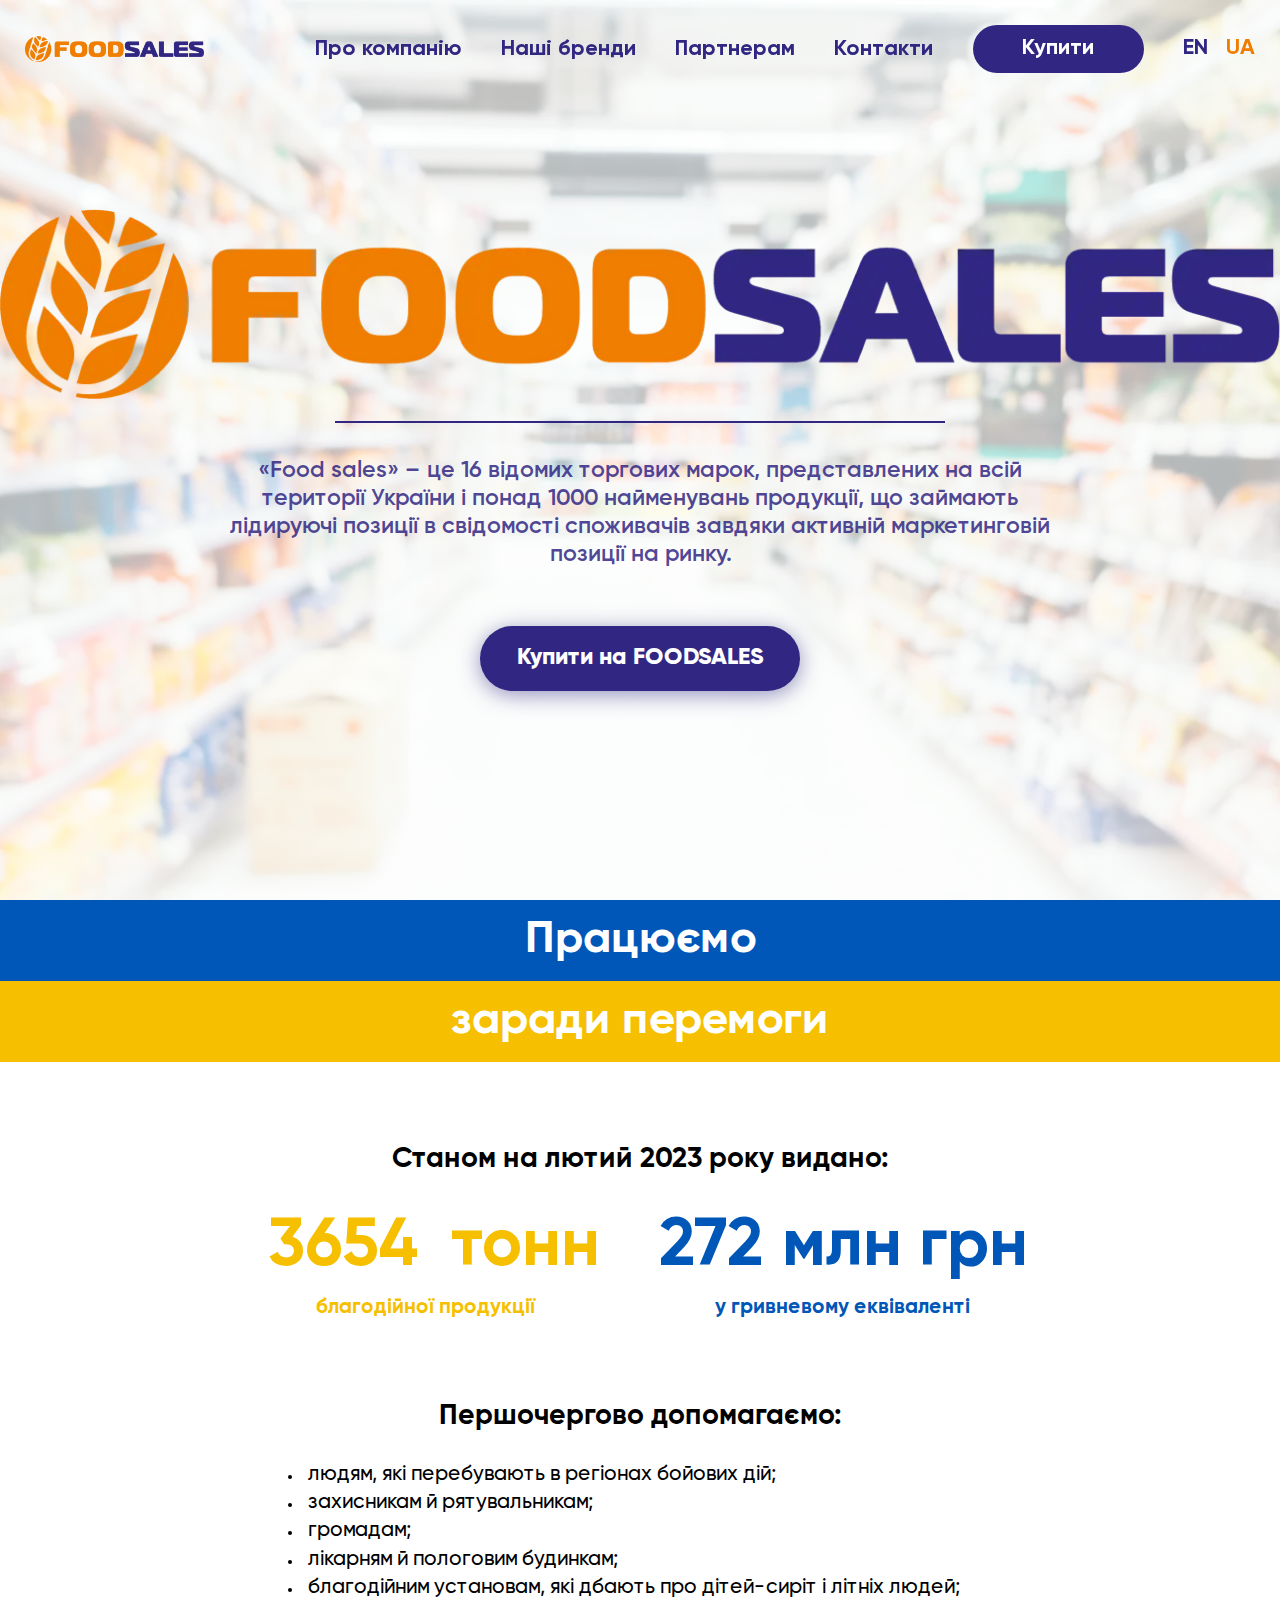
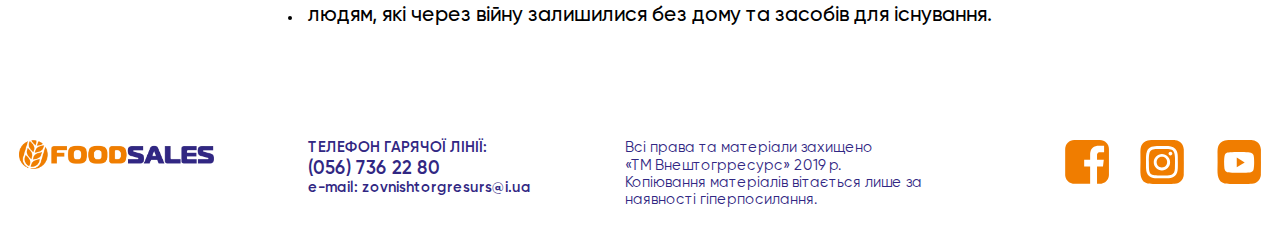
==== docs/index.html @ d208f38b "first commit" ====
<!DOCTYPE html>
<html lang="en">

<head>
	<title>Головна | Foodsales</title>
	<meta charset="UTF-8">
	<meta name="format-detection" content="telephone=no">
	<!-- <style>body{opacity: 0;}</style> -->
	<link rel="stylesheet" href="css/style.min.css?_v=20230517184625">
	<link rel="shortcut icon" href="favicon.ico">
	<!-- <meta name="robots" content="noindex, nofollow"> -->
	<meta name="viewport" content="width=device-width, initial-scale=1.0">
</head>

<body>
	<div class="wrapper">
		<header data-scroll="120" class="header">
			<div class="header__container">
				<div class="header__logo">
					<picture><source srcset="img/logo.webp" type="image/webp"><img src="img/logo.png" class="header__logo-img" alt="logo"></picture>
				</div>
				<div class="header__menu menu">
					<nav class="menu__body">
						<ul class="menu__list">
							<li class="menu__item"><a href="#" class="menu__link">Про компанію</a></li>
							<li class="menu__item"><a href="#" class="menu__link">Наші бренди</a></li>
							<li class="menu__item"><a href="#" class="menu__link">Партнерам</a></li>
							<li class="menu__item"><a href="#" class="menu__link">Контакти</a></li>
						</ul>
					</nav>
					<button type="button" class="menu__btn btn btn_blue">Купити</button>
					<div class="menu__language">
						<a href="#" class="menu__lng">EN</a>
						<a href="#" class="menu__lng active">UA</a>
					</div>
				</div>
				<button type="button" class="menu__icon icon-menu"><span></span></button>
			</div>
		</header>
		<main class="page">
			<section class="main">
				<div class="main__bg">
					<picture><source srcset="img/main.webp" type="image/webp"><img src="img/main.png" class="main__bg-img" alt="background"></picture>
				</div>
				<div class="main__container">
					<div class="main__logo">
						<picture><source srcset="img/logo.webp" type="image/webp"><img src="img/logo.png" class="main__logo-img" alt="logo"></picture>
					</div>
					<p class="main__text">«Food sales» – це 16 відомих торгових марок, представлених на всій території України і понад 1000 найменувань продукції, що займають лідируючі позиції в свідомості споживачів завдяки активній маркетинговій позиції на ринку.</p>
					<button type="button" class="main__btn btn btn_blue">Купити на FOODSALES</button>
				</div>
			</section>
			<section class="aid">
				<div class="aid__flag flag-aid bg-blue">
					<div class="flag-aid__text">Працюємо</div>
				</div>
				<div class="aid__flag flag-aid bg-yellow">
					<div class="flag-aid__text">заради перемоги</div>
				</div>
				<div class="aid__container">
					<h2 class="aid__title">Станом на лютий 2023 року видано:</h2>
					<div class="aid__counter counter-aid">
						<div class="counter-aid__block text-yellow">
							<p data-watch data-watch-once class="counter-aid__num">
								<span data-digits-counter data-digits-counter-speed="2500" class="counter-aid__count count-one">13053</span> тонн
							</p>
							<p class="counter-aid__text">благодійної продукції</p>
						</div>
						<div class="counter-aid__block text-blue">
							<p data-watch data-watch-once class="counter-aid__num">
								<span data-digits-counter data-digits-counter-speed="2500" class="counter-aid__count count-two">973</span> млн грн
							</p>
							<p class="counter-aid__text">у гривневому еквіваленті</p>
						</div>
					</div>
					<h2 class="aid__title">Першочергово допомагаємо:</h2>
					<ul class="aid__list">
						<li class="aid__item">людям, які перебувають в регіонах бойових дій;</li>
						<li class="aid__item">захисникам й рятувальникам;</li>
						<li class="aid__item">громадам;</li>
						<li class="aid__item">лікарням й пологовим будинкам;</li>
						<li class="aid__item">благодійним установам, які дбають про дітей-сиріт і літніх людей;</li>
						<li class="aid__item">людям, які через війну залишилися без дому та засобів для існування.</li>
					</ul>
				</div>
			</section>

		</main>
		<footer class="footer">
			<div class="footer__container">
				<a href="#" class="footer__logo">
					<picture><source srcset="img/logo.webp" type="image/webp"><img src="img/logo.png" alt="logo"></picture>
				</a>
				<div class="footer__contacts contacts-ftr">
					<p class="contacts-ftr__tel-txt">Телефон гарячої лінії:</p>
					<a class="contacts-ftr__tel-numb" href="tel:+380567362280">(056) 736 22 80</a>
					<p class="contacts-ftr__email-txt">e-mail: <a class="contacts-ftr__email" href="mailto:zovnishtorgresurs@i.ua">zovnishtorgresurs@i.ua</a></p>
				</div>
				<div class="footer__copyright">
					<p class="footer__copyright-txt">Всі права та матеріали захищено<br> «ТМ Внештогрресурс» 2019 р.</p>
					<p class="footer__copyright-txt">Копіювання матеріалів вітається лише за наявності гіперпосилання.</p>
				</div>
				<div class="footer__social social-ftr">
					<a href="#" class="social-ftr__link">
						<img src="img/icons/facebook.svg" class="social-ftr__icon" alt="facebook">
					</a>
					<a href="#" class="social-ftr__link">
						<img src="img/icons/insta.svg" class="social-ftr__icon" alt="insagram">
					</a>
					<a href="#" class="social-ftr__link">
						<img src="img/icons/youtube.svg" class="social-ftr__icon" alt="youtube">
					</a>
				</div>
			</div>
		</footer>
	</div>
	<script src="js/app.min.js?_v=20230517184625"></script>
</body>

</html>
---- docs/css/style.min.css ----
@charset "UTF-8";@font-face{font-family:Gilroy;font-display:swap;src:url(../fonts/Gilroy-Bold.woff2) format("woff2"),url(../fonts/Gilroy-Bold.woff) format("woff");font-weight:700;font-style:normal}@font-face{font-family:Gilroy;font-display:swap;src:url(../fonts/Gilroy-Extrabold.woff2) format("woff2"),url(../fonts/Gilroy-Extrabold.woff) format("woff");font-weight:800;font-style:normal}@font-face{font-family:Gilroy;font-display:swap;src:url(../fonts/Gilroy-Medium.woff2) format("woff2"),url(../fonts/Gilroy-Medium.woff) format("woff");font-weight:500;font-style:normal}@font-face{font-family:Gilroy;font-display:swap;src:url(../fonts/Gilroy-Regular.woff2) format("woff2"),url(../fonts/Gilroy-Regular.woff) format("woff");font-weight:400;font-style:normal}@font-face{font-family:Gilroy;font-display:swap;src:url(../fonts/Gilroy-Semibold.woff2) format("woff2"),url(../fonts/Gilroy-Semibold.woff) format("woff");font-weight:600;font-style:normal}*{padding:0;margin:0;border:0}*,:after,:before{-webkit-box-sizing:border-box;box-sizing:border-box}body,html{height:100%;min-width:320px}body{color:#000;line-height:1;font-family:Gilroy,sans-serif;font-size:1rem;-ms-text-size-adjust:100%;-moz-text-size-adjust:100%;-webkit-text-size-adjust:100%;-webkit-font-smoothing:antialiased;-moz-osx-font-smoothing:grayscale}button,input,textarea{font-family:Gilroy,sans-serif;font-size:inherit;line-height:inherit}button{cursor:pointer;color:inherit;background-color:transparent}a{color:inherit;text-decoration:none}ul li{list-style:none}img{vertical-align:top}h1,h2,h3,h4,h5,h6{font-weight:inherit;font-size:inherit}.lock body{overflow:hidden;-ms-touch-action:none;touch-action:none;-ms-scroll-chaining:none;overscroll-behavior:none}.wrapper{min-height:100%;display:-webkit-box;display:-ms-flexbox;display:flex;-webkit-box-orient:vertical;-webkit-box-direction:normal;-ms-flex-direction:column;flex-direction:column;overflow:hidden}@supports (overflow:clip){.wrapper{overflow:clip}}.wrapper>main{-webkit-box-flex:1;-ms-flex:1 1 auto;flex:1 1 auto}.wrapper>*{min-width:0}[class*=-ibg]{position:relative}[class*=-ibg] img{position:absolute;width:100%;height:100%;top:0;left:0;-o-object-fit:cover;object-fit:cover}[class*=-ibg_contain] img{-o-object-fit:contain;object-fit:contain}.btn{display:-webkit-box;display:-ms-flexbox;display:flex;-webkit-box-align:center;-ms-flex-align:center;align-items:center;-webkit-box-pack:center;-ms-flex-pack:center;justify-content:center;padding:.3125rem;text-align:center;border-radius:3.125rem;line-height:1.23;-webkit-transition:all .3s ease 0s;-o-transition:all .3s ease 0s;transition:all .3s ease 0s}.btn_blue{background-color:#312783;color:#fff}.btn_orange{background-color:#f07d00;color:#fff}.text-yellow{color:#f6c000}.text-blue{color:#0057b8}.bg-blue{background-color:#0057b8}.bg-yellow{background-color:#f6c000}.header{position:fixed;top:0;left:0;width:100%;z-index:50;display:-webkit-box;display:-ms-flexbox;display:flex;-webkit-box-align:center;-ms-flex-align:center;align-items:center}.header._header-scroll{background-color:#fff;-webkit-box-shadow:0 2px 20px rgba(44,44,44,.5);box-shadow:0 2px 20px rgba(44,44,44,.5);-webkit-transition:all .3s ease 0s;-o-transition:all .3s ease 0s;transition:all .3s ease 0s}.header__container{display:-webkit-box;display:-ms-flexbox;display:flex;width:100%;-webkit-box-align:center;-ms-flex-align:center;align-items:center;-webkit-box-pack:justify;-ms-flex-pack:justify;justify-content:space-between;-webkit-column-gap:3.125rem;-moz-column-gap:3.125rem;column-gap:3.125rem}.header__logo{position:relative;z-index:5}.header__logo-img{height:auto}.menu{display:-webkit-box;display:-ms-flexbox;display:flex}.menu-open .menu{opacity:1;pointer-events:all}.menu__body{display:-webkit-box;display:-ms-flexbox;display:flex;-webkit-box-align:center;-ms-flex-align:center;align-items:center}.menu__list{display:-webkit-box;display:-ms-flexbox;display:flex;-ms-flex-wrap:wrap;flex-wrap:wrap;row-gap:.625rem}.menu__link{font-weight:700;font-size:1.375rem;line-height:1.2272727273;color:#312783;-webkit-transition:color .3s ease 0s;-o-transition:color .3s ease 0s;transition:color .3s ease 0s}.menu__btn{width:10.6875rem;height:3rem;font-weight:700;font-size:1.375rem}.menu__language{display:-webkit-box;display:-ms-flexbox;display:flex;-webkit-box-align:center;-ms-flex-align:center;align-items:center;-webkit-column-gap:1.125rem;-moz-column-gap:1.125rem;column-gap:1.125rem}.menu__lng{font-weight:700;font-size:1.375rem;line-height:1.23;color:#312783;-webkit-transition:all .3s ease 0s;-o-transition:all .3s ease 0s;transition:all .3s ease 0s}.menu__lng.active{color:#f07d00}.icon-menu{display:none}.footer__container{display:-webkit-box;display:-ms-flexbox;display:flex;-webkit-box-pack:justify;-ms-flex-pack:justify;justify-content:space-between;width:100%;max-width:100rem;-webkit-column-gap:1.25rem;-moz-column-gap:1.25rem;column-gap:1.25rem;-ms-flex-wrap:wrap;flex-wrap:wrap}.footer__logo img{height:auto}.footer__copyright{color:#312783}.footer__copyright-txt{font-weight:400;line-height:1.1666666667;max-width:21.625rem}.contacts-ftr{color:#312783}.contacts-ftr__tel-txt{text-transform:uppercase;font-weight:600;line-height:1.1666666667}.contacts-ftr__tel-numb{font-weight:600;line-height:1.2083333333}.contacts-ftr__email-txt{font-weight:600;line-height:1.1666666667}.social-ftr{display:-webkit-box;display:-ms-flexbox;display:flex}.social-ftr__link{display:inline-block;-webkit-transition:opacity .3s ease 0s;-o-transition:opacity .3s ease 0s;transition:opacity .3s ease 0s}.social-ftr__icon{height:auto}.main{position:relative;height:100vh;display:-webkit-box;display:-ms-flexbox;display:flex;-webkit-box-orient:vertical;-webkit-box-direction:normal;-ms-flex-direction:column;flex-direction:column;-webkit-box-pack:center;-ms-flex-pack:center;justify-content:center;-webkit-box-align:center;-ms-flex-align:center;align-items:center}.main__bg{position:absolute;top:0;left:0;width:100%;height:100%;z-index:-1}.main__bg::after{content:"";position:absolute;top:0;left:0;width:100%;height:100%;background:-webkit-gradient(linear,left bottom,left top,from(rgba(255,255,255,.7)),to(rgba(255,255,255,.7)));background:-o-linear-gradient(bottom,rgba(255,255,255,.7),rgba(255,255,255,.7));background:linear-gradient(0deg,rgba(255,255,255,.7),rgba(255,255,255,.7))}.main__bg-img{position:absolute;width:100%;height:100%;-o-object-fit:cover;object-fit:cover}.main__container{display:-webkit-box;display:-ms-flexbox;display:flex;-webkit-box-orient:vertical;-webkit-box-direction:normal;-ms-flex-direction:column;flex-direction:column;-webkit-box-pack:center;-ms-flex-pack:center;justify-content:center;-webkit-box-align:center;-ms-flex-align:center;align-items:center}.main__logo-img{width:100%;height:auto}.main__text{font-weight:600;line-height:1.2;text-align:center;color:rgba(49,39,131,.86);max-width:51.875rem;position:relative}.main__text::before{content:"";position:absolute;left:50%;-webkit-transform:translateX(-50%);-ms-transform:translateX(-50%);transform:translateX(-50%);width:100%;max-width:38.125rem;height:.125rem;background-color:#312783}.main__btn{-webkit-box-shadow:0 4px 21px rgba(49,39,131,.5);box-shadow:0 4px 21px rgba(49,39,131,.5);font-weight:800}.aid__container{display:-webkit-box;display:-ms-flexbox;display:flex;-webkit-box-orient:vertical;-webkit-box-direction:normal;-ms-flex-direction:column;flex-direction:column;-webkit-box-align:center;-ms-flex-align:center;align-items:center}.aid__title{font-weight:700;line-height:1.2058823529;text-align:center}.aid__title:not(:last-child){margin-bottom:1.875rem}.aid__list{padding-left:1.25rem}.aid__item{font-weight:500;line-height:1.1666666667;position:relative}.aid__item::before{content:"";position:absolute;left:-1.25rem;top:50%;border-radius:50%;width:.25rem;height:.25rem;background-color:#000}.aid__item:not(:last-child){margin-bottom:.25rem}.flag-aid{padding:.8125rem 0}.flag-aid__text{font-weight:700;line-height:1.2166666667;color:#fff;text-align:center}.counter-aid{display:-webkit-box;display:-ms-flexbox;display:flex;-webkit-box-pack:center;-ms-flex-pack:center;justify-content:center}.counter-aid__block{text-align:center}.counter-aid__num{font-weight:700;line-height:1.2}.counter-aid__num:not(:last-child){margin-bottom:.625rem}.counter-aid__count{display:inline-block}.counter-aid__text{font-weight:700}@media (min-width:120em){[class*=__container]{padding-left:.9375rem}[class*=__container]{padding-right:.9375rem}.header{height:8.125rem}.header__container{padding-left:3.125rem}.header__container{padding-right:3.125rem}.header__logo-img{width:14.9375rem}.menu{-webkit-column-gap:4.6875rem;-moz-column-gap:4.6875rem;column-gap:4.6875rem}.menu__list{-webkit-column-gap:4.6875rem;-moz-column-gap:4.6875rem;column-gap:4.6875rem}.footer__container{padding-left:3.125rem}.footer__container{padding-right:3.125rem}.footer__container{padding-top:2.5rem}.footer__container{padding-bottom:2.5rem}.footer__logo img{width:14.9375rem}.footer__copyright-txt{font-size:1.125rem}.contacts-ftr__tel-txt{font-size:1.125rem}.contacts-ftr__tel-numb{font-size:1.5rem}.contacts-ftr__email-txt{font-size:1.125rem}.social-ftr{-webkit-column-gap:2.375rem;-moz-column-gap:2.375rem;column-gap:2.375rem}.social-ftr__icon{width:3.4375rem}.main__logo{margin-bottom:4.8125rem}.main__text{font-size:1.875rem}.main__text::before{top:-3.125rem}.main__text{margin-bottom:4.8125rem}.main__btn{width:25.625rem}.main__btn{height:5.125rem}.main__btn{font-size:1.875rem}.aid__container{padding-top:6.25rem}.aid__container{padding-bottom:6.25rem}.aid__title{font-size:2.125rem}.aid__item{font-size:1.5rem}.flag-aid__text{font-size:3.75rem}.counter-aid{-webkit-column-gap:6.0625rem;-moz-column-gap:6.0625rem;column-gap:6.0625rem}.counter-aid:not(:last-child){margin-bottom:6.25rem}.counter-aid__num{font-size:5.625rem}.counter-aid__count.count-one{width:14.75rem}.counter-aid__count.count-two{width:8.8125rem}.counter-aid__text{font-size:1.5rem}}@media (min-width:1921px){.footer__container{margin:0 auto}}@media (max-width:1200px){.menu{overflow-y:auto;opacity:0;pointer-events:none;position:fixed;top:0;left:0;width:100%;height:100%;background-color:#fff;-webkit-box-orient:vertical;-webkit-box-direction:normal;-ms-flex-direction:column;flex-direction:column;-webkit-box-align:center;-ms-flex-align:center;align-items:center;-webkit-box-pack:center;-ms-flex-pack:center;justify-content:center;row-gap:3.125rem;-webkit-transition:all .5s ease 0s;-o-transition:all .5s ease 0s;transition:all .5s ease 0s}.menu__list{-webkit-box-orient:vertical;-webkit-box-direction:normal;-ms-flex-direction:column;flex-direction:column;-webkit-box-align:center;-ms-flex-align:center;align-items:center;row-gap:3.125rem}.menu__item{opacity:0;position:relative;-webkit-transform:translateY(100%);-ms-transform:translateY(100%);transform:translateY(100%);-webkit-transition:all .5s ease 0s;-o-transition:all .5s ease 0s;transition:all .5s ease 0s}.menu-open .menu__item{opacity:1;-webkit-transform:translateY(0);-ms-transform:translateY(0);transform:translateY(0)}.menu-open .menu__item:nth-child(1){-webkit-transition-delay:0s;-o-transition-delay:0s;transition-delay:0s}.menu-open .menu__item:nth-child(2){-webkit-transition-delay:.1s;-o-transition-delay:.1s;transition-delay:.1s}.menu-open .menu__item:nth-child(3){-webkit-transition-delay:.2s;-o-transition-delay:.2s;transition-delay:.2s}.menu-open .menu__item:nth-child(4){-webkit-transition-delay:.3s;-o-transition-delay:.3s;transition-delay:.3s}.menu__link{text-transform:uppercase;font-weight:800}.menu__btn{text-transform:uppercase;opacity:0;-webkit-transition:all .5s ease 0s;-o-transition:all .5s ease 0s;transition:all .5s ease 0s}.menu-open .menu__btn{opacity:1;-webkit-transition-delay:.4s;-o-transition-delay:.4s;transition-delay:.4s}.menu__language{opacity:0;-webkit-transition:all .5s ease 0s;-o-transition:all .5s ease 0s;transition:all .5s ease 0s}.menu-open .menu__language{opacity:1;-webkit-transition-delay:.5s;-o-transition-delay:.5s;transition-delay:.5s}.icon-menu{display:block;position:relative;width:1.875rem;height:1.125rem;z-index:5}.icon-menu span,.icon-menu::after,.icon-menu::before{content:"";-webkit-transition:all .3s ease 0s;-o-transition:all .3s ease 0s;transition:all .3s ease 0s;right:0;position:absolute;width:100%;height:.125rem;background-color:#312783}.icon-menu::before{top:0}.icon-menu::after{bottom:0}.icon-menu span{top:calc(50% - .0625rem)}.menu-open .icon-menu span{width:0}.menu-open .icon-menu::before{top:calc(50% - .0625rem);-webkit-transform:rotate(-45deg);-ms-transform:rotate(-45deg);transform:rotate(-45deg)}.menu-open .icon-menu::after{bottom:calc(50% - .0625rem);-webkit-transform:rotate(45deg);-ms-transform:rotate(45deg);transform:rotate(45deg)}}@media (max-width:1200px) and (any-hover:none){.icon-menu{cursor:default}}@media (max-width:75em){.footer__container{padding-left:.9375rem}.footer__container{padding-right:.9375rem}}@media (max-width:1100px){.footer__copyright-txt{max-width:15.625rem}}@media (max-width:64em){.header__container{padding-left:.9375rem}.header__container{padding-right:.9375rem}.menu{-webkit-column-gap:1.5625rem;-moz-column-gap:1.5625rem;column-gap:1.5625rem}.menu__list{-webkit-column-gap:1.5625rem;-moz-column-gap:1.5625rem;column-gap:1.5625rem}}@media (max-width:48em){.counter-aid{-webkit-column-gap:1.5625rem;-moz-column-gap:1.5625rem;column-gap:1.5625rem}}@media (max-width:650px){.footer__container{-webkit-box-orient:vertical;-webkit-box-direction:normal;-ms-flex-direction:column;flex-direction:column;-webkit-box-align:center;-ms-flex-align:center;align-items:center;row-gap:1.5625rem;text-align:center}.footer__logo{-webkit-box-ordinal-group:2;-ms-flex-order:1;order:1}.footer__copyright{-webkit-box-ordinal-group:5;-ms-flex-order:4;order:4}.footer__copyright-txt{max-width:13.75rem}.contacts-ftr{-webkit-box-ordinal-group:4;-ms-flex-order:3;order:3}.social-ftr{-webkit-box-ordinal-group:3;-ms-flex-order:2;order:2}}@media (max-width:600px){.counter-aid{-webkit-box-orient:vertical;-webkit-box-direction:reverse;-ms-flex-direction:column-reverse;flex-direction:column-reverse;row-gap:1.25rem}}@media (max-width:20em){[class*=__container]{padding-left:.9375rem}[class*=__container]{padding-right:.9375rem}.header{height:3.125rem}.header__logo-img{width:5.5rem}.footer__container{padding-top:1.25rem}.footer__container{padding-bottom:1.25rem}.footer__logo img{width:8.125rem}.footer__copyright-txt{font-size:.625rem}.contacts-ftr__tel-txt{font-size:.625rem}.contacts-ftr__tel-numb{font-size:.625rem}.contacts-ftr__email-txt{font-size:.625rem}.social-ftr{-webkit-column-gap:1.25rem;-moz-column-gap:1.25rem;column-gap:1.25rem}.social-ftr__icon{width:1.875rem}.main__logo{margin-bottom:1.8125rem}.main__text{font-size:.8125rem}.main__text::before{top:-.875rem}.main__text{margin-bottom:1.8125rem}.main__btn{width:11.5rem}.main__btn{height:2.375rem}.main__btn{font-size:.8125rem}.aid__container{padding-top:3.125rem}.aid__container{padding-bottom:3.125rem}.aid__title{font-size:1.25rem}.aid__item{font-size:1rem}.flag-aid__text{font-size:1.4375rem}.counter-aid:not(:last-child){margin-bottom:3.125rem}.counter-aid__num{font-size:2.1875rem}.counter-aid__count.count-one{width:6.25rem}.counter-aid__count.count-two{width:3.75rem}.counter-aid__text{font-size:1rem}}@media (max-width:47.99875em){.main__text::before{width:61%}.main__btn{text-transform:uppercase}}@media (max-width:29.99875em){.footer__copyright-txt{font-weight:500}.contacts-ftr__tel-txt{font-weight:700}.contacts-ftr__tel-numb{font-weight:500}.contacts-ftr__email-txt{font-weight:500}}@media (min-width:20em) and (max-width:120em){@supports (padding-left:clamp(0.9375rem ,0.9375rem + 0vw ,0.9375rem)){[class*=__container]{padding-left:clamp(.9375rem ,.9375rem + 0 ,.9375rem)}}@supports not (padding-left:clamp(0.9375rem ,0.9375rem + 0vw ,0.9375rem)){[class*=__container]{padding-left:calc(.9375rem + 0 * (100vw - 20rem)/ 100)}}@supports (padding-right:clamp(0.9375rem ,0.9375rem + 0vw ,0.9375rem)){[class*=__container]{padding-right:clamp(.9375rem ,.9375rem + 0 ,.9375rem)}}@supports not (padding-right:clamp(0.9375rem ,0.9375rem + 0vw ,0.9375rem)){[class*=__container]{padding-right:calc(.9375rem + 0 * (100vw - 20rem)/ 100)}}@supports (height:clamp(3.125rem ,2.125rem + 5vw ,8.125rem)){.header{height:clamp(3.125rem ,2.125rem + 5vw ,8.125rem)}}@supports not (height:clamp(3.125rem ,2.125rem + 5vw ,8.125rem)){.header{height:calc(3.125rem + 5 * (100vw - 20rem)/ 100)}}@supports (width:clamp(5.5rem ,3.6125rem + 9.4375vw ,14.9375rem)){.header__logo-img{width:clamp(5.5rem ,3.6125rem + 9.4375vw ,14.9375rem)}}@supports not (width:clamp(5.5rem ,3.6125rem + 9.4375vw ,14.9375rem)){.header__logo-img{width:calc(5.5rem + 9.4375 * (100vw - 20rem)/ 100)}}@supports (padding-top:clamp(1.25rem ,1rem + 1.25vw ,2.5rem)){.footer__container{padding-top:clamp(1.25rem ,1rem + 1.25vw ,2.5rem)}}@supports not (padding-top:clamp(1.25rem ,1rem + 1.25vw ,2.5rem)){.footer__container{padding-top:calc(1.25rem + 1.25 * (100vw - 20rem)/ 100)}}@supports (padding-bottom:clamp(1.25rem ,1rem + 1.25vw ,2.5rem)){.footer__container{padding-bottom:clamp(1.25rem ,1rem + 1.25vw ,2.5rem)}}@supports not (padding-bottom:clamp(1.25rem ,1rem + 1.25vw ,2.5rem)){.footer__container{padding-bottom:calc(1.25rem + 1.25 * (100vw - 20rem)/ 100)}}@supports (width:clamp(8.125rem ,6.7625rem + 6.8125vw ,14.9375rem)){.footer__logo img{width:clamp(8.125rem ,6.7625rem + 6.8125vw ,14.9375rem)}}@supports not (width:clamp(8.125rem ,6.7625rem + 6.8125vw ,14.9375rem)){.footer__logo img{width:calc(8.125rem + 6.8125 * (100vw - 20rem)/ 100)}}@supports (font-size:clamp(0.625rem ,0.525rem + 0.5vw ,1.125rem)){.footer__copyright-txt{font-size:clamp(.625rem ,.525rem + .5vw ,1.125rem)}}@supports not (font-size:clamp(0.625rem ,0.525rem + 0.5vw ,1.125rem)){.footer__copyright-txt{font-size:calc(.625rem + .5 * (100vw - 20rem)/ 100)}}@supports (font-size:clamp(0.625rem ,0.525rem + 0.5vw ,1.125rem)){.contacts-ftr__tel-txt{font-size:clamp(.625rem ,.525rem + .5vw ,1.125rem)}}@supports not (font-size:clamp(0.625rem ,0.525rem + 0.5vw ,1.125rem)){.contacts-ftr__tel-txt{font-size:calc(.625rem + .5 * (100vw - 20rem)/ 100)}}@supports (font-size:clamp(0.625rem ,0.45rem + 0.875vw ,1.5rem)){.contacts-ftr__tel-numb{font-size:clamp(.625rem ,.45rem + .875vw ,1.5rem)}}@supports not (font-size:clamp(0.625rem ,0.45rem + 0.875vw ,1.5rem)){.contacts-ftr__tel-numb{font-size:calc(.625rem + .875 * (100vw - 20rem)/ 100)}}@supports (font-size:clamp(0.625rem ,0.525rem + 0.5vw ,1.125rem)){.contacts-ftr__email-txt{font-size:clamp(.625rem ,.525rem + .5vw ,1.125rem)}}@supports not (font-size:clamp(0.625rem ,0.525rem + 0.5vw ,1.125rem)){.contacts-ftr__email-txt{font-size:calc(.625rem + .5 * (100vw - 20rem)/ 100)}}@supports ((-moz-column-gap:clamp(1.25rem ,1.025rem + 1.125vw ,2.375rem)) or (column-gap:clamp(1.25rem ,1.025rem + 1.125vw ,2.375rem))){.social-ftr{-webkit-column-gap:clamp(1.25rem ,1.025rem + 1.125vw ,2.375rem);-moz-column-gap:clamp(1.25rem ,1.025rem + 1.125vw ,2.375rem);column-gap:clamp(1.25rem ,1.025rem + 1.125vw ,2.375rem)}}@supports not ((-moz-column-gap:clamp(1.25rem ,1.025rem + 1.125vw ,2.375rem)) or (column-gap:clamp(1.25rem ,1.025rem + 1.125vw ,2.375rem))){.social-ftr{-webkit-column-gap:calc(1.25rem + 1.125 * (100vw - 20rem)/ 100);-moz-column-gap:calc(1.25rem + 1.125 * (100vw - 20rem)/ 100);column-gap:calc(1.25rem + 1.125 * (100vw - 20rem)/ 100)}}@supports (width:clamp(1.875rem ,1.5625rem + 1.5625vw ,3.4375rem)){.social-ftr__icon{width:clamp(1.875rem ,1.5625rem + 1.5625vw ,3.4375rem)}}@supports not (width:clamp(1.875rem ,1.5625rem + 1.5625vw ,3.4375rem)){.social-ftr__icon{width:calc(1.875rem + 1.5625 * (100vw - 20rem)/ 100)}}@supports (margin-bottom:clamp(1.8125rem ,1.2125rem + 3vw ,4.8125rem)){.main__logo{margin-bottom:clamp(1.8125rem ,1.2125rem + 3vw ,4.8125rem)}}@supports not (margin-bottom:clamp(1.8125rem ,1.2125rem + 3vw ,4.8125rem)){.main__logo{margin-bottom:calc(1.8125rem + 3 * (100vw - 20rem)/ 100)}}@supports (font-size:clamp(0.8125rem ,0.6rem + 1.0625vw ,1.875rem)){.main__text{font-size:clamp(.8125rem ,.6rem + 1.0625vw ,1.875rem)}}@supports not (font-size:clamp(0.8125rem ,0.6rem + 1.0625vw ,1.875rem)){.main__text{font-size:calc(.8125rem + 1.0625 * (100vw - 20rem)/ 100)}}@supports (top:clamp(-3.125rem ,-0.425rem + -2.25vw ,-0.875rem)){.main__text::before{top:clamp(-3.125rem ,-.425rem + -2.25vw ,-.875rem)}}@supports not (top:clamp(-3.125rem ,-0.425rem + -2.25vw ,-0.875rem)){.main__text::before{top:calc(-.875rem + -2.25 * (100vw - 20rem)/ 100)}}@supports (margin-bottom:clamp(1.8125rem ,1.2125rem + 3vw ,4.8125rem)){.main__text{margin-bottom:clamp(1.8125rem ,1.2125rem + 3vw ,4.8125rem)}}@supports not (margin-bottom:clamp(1.8125rem ,1.2125rem + 3vw ,4.8125rem)){.main__text{margin-bottom:calc(1.8125rem + 3 * (100vw - 20rem)/ 100)}}@supports (width:clamp(11.5rem ,8.675rem + 14.125vw ,25.625rem)){.main__btn{width:clamp(11.5rem ,8.675rem + 14.125vw ,25.625rem)}}@supports not (width:clamp(11.5rem ,8.675rem + 14.125vw ,25.625rem)){.main__btn{width:calc(11.5rem + 14.125 * (100vw - 20rem)/ 100)}}@supports (height:clamp(2.375rem ,1.825rem + 2.75vw ,5.125rem)){.main__btn{height:clamp(2.375rem ,1.825rem + 2.75vw ,5.125rem)}}@supports not (height:clamp(2.375rem ,1.825rem + 2.75vw ,5.125rem)){.main__btn{height:calc(2.375rem + 2.75 * (100vw - 20rem)/ 100)}}@supports (font-size:clamp(0.8125rem ,0.6rem + 1.0625vw ,1.875rem)){.main__btn{font-size:clamp(.8125rem ,.6rem + 1.0625vw ,1.875rem)}}@supports not (font-size:clamp(0.8125rem ,0.6rem + 1.0625vw ,1.875rem)){.main__btn{font-size:calc(.8125rem + 1.0625 * (100vw - 20rem)/ 100)}}@supports (padding-top:clamp(3.125rem ,2.5rem + 3.125vw ,6.25rem)){.aid__container{padding-top:clamp(3.125rem ,2.5rem + 3.125vw ,6.25rem)}}@supports not (padding-top:clamp(3.125rem ,2.5rem + 3.125vw ,6.25rem)){.aid__container{padding-top:calc(3.125rem + 3.125 * (100vw - 20rem)/ 100)}}@supports (padding-bottom:clamp(3.125rem ,2.5rem + 3.125vw ,6.25rem)){.aid__container{padding-bottom:clamp(3.125rem ,2.5rem + 3.125vw ,6.25rem)}}@supports not (padding-bottom:clamp(3.125rem ,2.5rem + 3.125vw ,6.25rem)){.aid__container{padding-bottom:calc(3.125rem + 3.125 * (100vw - 20rem)/ 100)}}@supports (font-size:clamp(1.25rem ,1.075rem + 0.875vw ,2.125rem)){.aid__title{font-size:clamp(1.25rem ,1.075rem + .875vw ,2.125rem)}}@supports not (font-size:clamp(1.25rem ,1.075rem + 0.875vw ,2.125rem)){.aid__title{font-size:calc(1.25rem + .875 * (100vw - 20rem)/ 100)}}@supports (font-size:clamp(1rem ,0.9rem + 0.5vw ,1.5rem)){.aid__item{font-size:clamp(1rem ,.9rem + .5vw ,1.5rem)}}@supports not (font-size:clamp(1rem ,0.9rem + 0.5vw ,1.5rem)){.aid__item{font-size:calc(1rem + .5 * (100vw - 20rem)/ 100)}}@supports (font-size:clamp(1.4375rem ,0.975rem + 2.3125vw ,3.75rem)){.flag-aid__text{font-size:clamp(1.4375rem ,.975rem + 2.3125vw ,3.75rem)}}@supports not (font-size:clamp(1.4375rem ,0.975rem + 2.3125vw ,3.75rem)){.flag-aid__text{font-size:calc(1.4375rem + 2.3125 * (100vw - 20rem)/ 100)}}@supports (margin-bottom:clamp(3.125rem ,2.5rem + 3.125vw ,6.25rem)){.counter-aid:not(:last-child){margin-bottom:clamp(3.125rem ,2.5rem + 3.125vw ,6.25rem)}}@supports not (margin-bottom:clamp(3.125rem ,2.5rem + 3.125vw ,6.25rem)){.counter-aid:not(:last-child){margin-bottom:calc(3.125rem + 3.125 * (100vw - 20rem)/ 100)}}@supports (font-size:clamp(2.1875rem ,1.5rem + 3.4375vw ,5.625rem)){.counter-aid__num{font-size:clamp(2.1875rem ,1.5rem + 3.4375vw ,5.625rem)}}@supports not (font-size:clamp(2.1875rem ,1.5rem + 3.4375vw ,5.625rem)){.counter-aid__num{font-size:calc(2.1875rem + 3.4375 * (100vw - 20rem)/ 100)}}@supports (width:clamp(6.25rem ,4.55rem + 8.5vw ,14.75rem)){.counter-aid__count.count-one{width:clamp(6.25rem ,4.55rem + 8.5vw ,14.75rem)}}@supports not (width:clamp(6.25rem ,4.55rem + 8.5vw ,14.75rem)){.counter-aid__count.count-one{width:calc(6.25rem + 8.5 * (100vw - 20rem)/ 100)}}@supports (width:clamp(3.75rem ,2.7375rem + 5.0625vw ,8.8125rem)){.counter-aid__count.count-two{width:clamp(3.75rem ,2.7375rem + 5.0625vw ,8.8125rem)}}@supports not (width:clamp(3.75rem ,2.7375rem + 5.0625vw ,8.8125rem)){.counter-aid__count.count-two{width:calc(3.75rem + 5.0625 * (100vw - 20rem)/ 100)}}@supports (font-size:clamp(1rem ,0.9rem + 0.5vw ,1.5rem)){.counter-aid__text{font-size:clamp(1rem ,.9rem + .5vw ,1.5rem)}}@supports not (font-size:clamp(1rem ,0.9rem + 0.5vw ,1.5rem)){.counter-aid__text{font-size:calc(1rem + .5 * (100vw - 20rem)/ 100)}}}@media (min-width:64em) and (max-width:120em){@supports (padding-left:clamp(0.9375rem ,-1.5625rem + 3.90625vw ,3.125rem)){.header__container{padding-left:clamp(.9375rem ,-1.5625rem + 3.90625vw ,3.125rem)}}@supports not (padding-left:clamp(0.9375rem ,-1.5625rem + 3.90625vw ,3.125rem)){.header__container{padding-left:calc(.9375rem + 2.1875 * (100vw - 64rem)/ 56)}}@supports (padding-right:clamp(0.9375rem ,-1.5625rem + 3.90625vw ,3.125rem)){.header__container{padding-right:clamp(.9375rem ,-1.5625rem + 3.90625vw ,3.125rem)}}@supports not (padding-right:clamp(0.9375rem ,-1.5625rem + 3.90625vw ,3.125rem)){.header__container{padding-right:calc(.9375rem + 2.1875 * (100vw - 64rem)/ 56)}}@supports ((-moz-column-gap:clamp(1.5625rem ,-2.0089285714rem + 5.5803571429vw ,4.6875rem)) or (column-gap:clamp(1.5625rem ,-2.0089285714rem + 5.5803571429vw ,4.6875rem))){.menu{-webkit-column-gap:clamp(1.5625rem ,-2.0089285714rem + 5.5803571429vw ,4.6875rem);-moz-column-gap:clamp(1.5625rem ,-2.0089285714rem + 5.5803571429vw ,4.6875rem);column-gap:clamp(1.5625rem ,-2.0089285714rem + 5.5803571429vw ,4.6875rem)}}@supports not ((-moz-column-gap:clamp(1.5625rem ,-2.0089285714rem + 5.5803571429vw ,4.6875rem)) or (column-gap:clamp(1.5625rem ,-2.0089285714rem + 5.5803571429vw ,4.6875rem))){.menu{-webkit-column-gap:calc(1.5625rem + 3.125 * (100vw - 64rem)/ 56);-moz-column-gap:calc(1.5625rem + 3.125 * (100vw - 64rem)/ 56);column-gap:calc(1.5625rem + 3.125 * (100vw - 64rem)/ 56)}}@supports ((-moz-column-gap:clamp(1.5625rem ,-2.0089285714rem + 5.5803571429vw ,4.6875rem)) or (column-gap:clamp(1.5625rem ,-2.0089285714rem + 5.5803571429vw ,4.6875rem))){.menu__list{-webkit-column-gap:clamp(1.5625rem ,-2.0089285714rem + 5.5803571429vw ,4.6875rem);-moz-column-gap:clamp(1.5625rem ,-2.0089285714rem + 5.5803571429vw ,4.6875rem);column-gap:clamp(1.5625rem ,-2.0089285714rem + 5.5803571429vw ,4.6875rem)}}@supports not ((-moz-column-gap:clamp(1.5625rem ,-2.0089285714rem + 5.5803571429vw ,4.6875rem)) or (column-gap:clamp(1.5625rem ,-2.0089285714rem + 5.5803571429vw ,4.6875rem))){.menu__list{-webkit-column-gap:calc(1.5625rem + 3.125 * (100vw - 64rem)/ 56);-moz-column-gap:calc(1.5625rem + 3.125 * (100vw - 64rem)/ 56);column-gap:calc(1.5625rem + 3.125 * (100vw - 64rem)/ 56)}}}@media (min-width:75em) and (max-width:120em){@supports (padding-left:clamp(0.9375rem ,-2.7083333333rem + 4.8611111111vw ,3.125rem)){.footer__container{padding-left:clamp(.9375rem ,-2.7083333333rem + 4.8611111111vw ,3.125rem)}}@supports not (padding-left:clamp(0.9375rem ,-2.7083333333rem + 4.8611111111vw ,3.125rem)){.footer__container{padding-left:calc(.9375rem + 2.1875 * (100vw - 75rem)/ 45)}}@supports (padding-right:clamp(0.9375rem ,-2.7083333333rem + 4.8611111111vw ,3.125rem)){.footer__container{padding-right:clamp(.9375rem ,-2.7083333333rem + 4.8611111111vw ,3.125rem)}}@supports not (padding-right:clamp(0.9375rem ,-2.7083333333rem + 4.8611111111vw ,3.125rem)){.footer__container{padding-right:calc(.9375rem + 2.1875 * (100vw - 75rem)/ 45)}}}@media (min-width:48em) and (max-width:120em){@supports ((-moz-column-gap:clamp(1.5625rem ,-1.4375rem + 6.25vw ,6.0625rem)) or (column-gap:clamp(1.5625rem ,-1.4375rem + 6.25vw ,6.0625rem))){.counter-aid{-webkit-column-gap:clamp(1.5625rem ,-1.4375rem + 6.25vw ,6.0625rem);-moz-column-gap:clamp(1.5625rem ,-1.4375rem + 6.25vw ,6.0625rem);column-gap:clamp(1.5625rem ,-1.4375rem + 6.25vw ,6.0625rem)}}@supports not ((-moz-column-gap:clamp(1.5625rem ,-1.4375rem + 6.25vw ,6.0625rem)) or (column-gap:clamp(1.5625rem ,-1.4375rem + 6.25vw ,6.0625rem))){.counter-aid{-webkit-column-gap:calc(1.5625rem + 4.5 * (100vw - 48rem)/ 72);-moz-column-gap:calc(1.5625rem + 4.5 * (100vw - 48rem)/ 72);column-gap:calc(1.5625rem + 4.5 * (100vw - 48rem)/ 72)}}}@media (any-hover:hover){.btn_blue:hover{background-color:#f07d00}.btn_orange:hover{background-color:#312783}.menu__link:hover{color:#f07d00}.menu__lng:hover{opacity:.7}.social-ftr__link:hover{opacity:.8}}@media (max-height:480px){.menu{row-gap:1.5625rem}.menu__list{row-gap:1.5625rem}}@media (max-height:375px){.menu{row-gap:.9375rem}.menu__list{row-gap:.9375rem}.menu__link{font-size:1.125rem}.menu__btn{font-size:1.125rem;width:8.75rem;height:2.5rem}.menu__lng{font-size:1.125rem}}
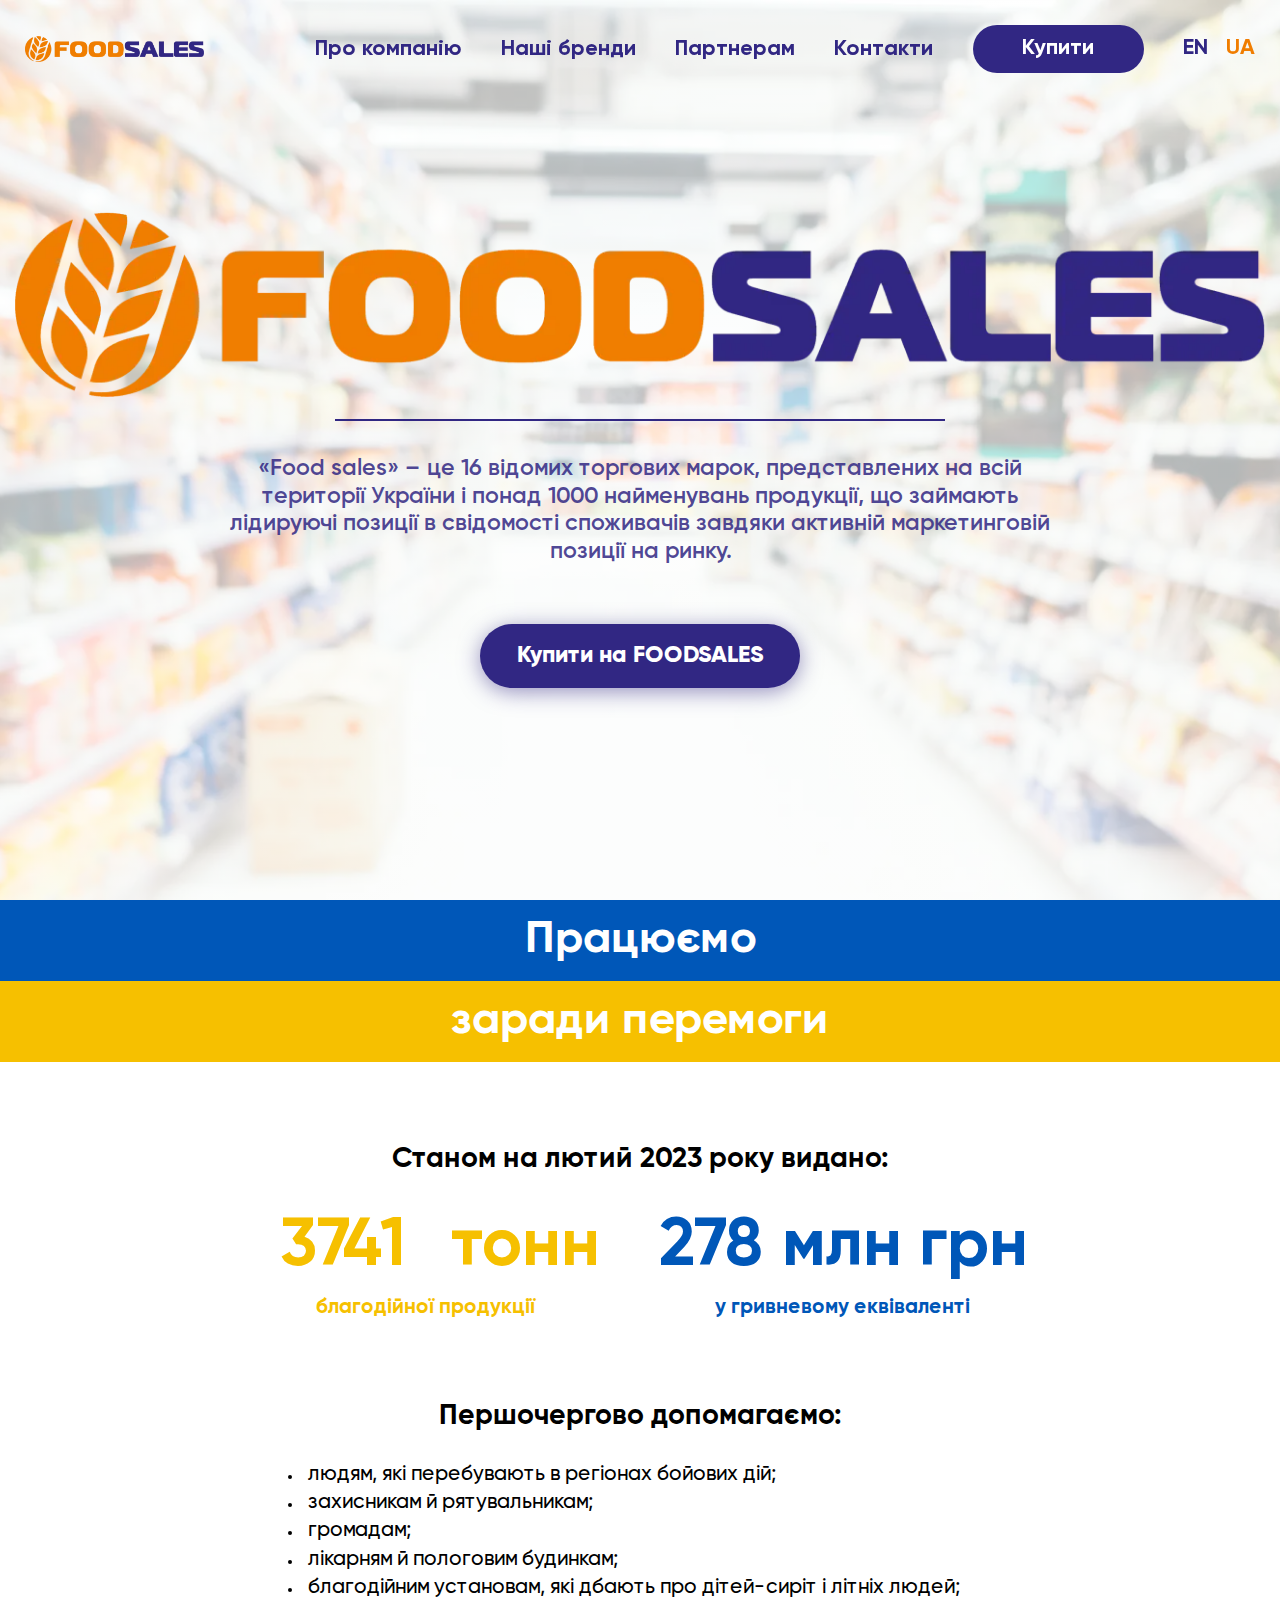
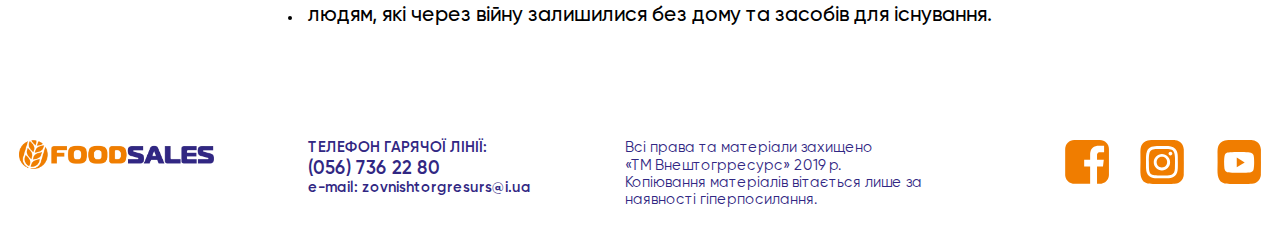
==== commit 28b055cb: "update" ====
--- a/docs/index.html
+++ b/docs/index.html
@@ -6,7 +6,7 @@
 	<meta charset="UTF-8">
 	<meta name="format-detection" content="telephone=no">
 	<!-- <style>body{opacity: 0;}</style> -->
-	<link rel="stylesheet" href="css/style.min.css?_v=20230517184625">
+	<link rel="stylesheet" href="css/style.min.css?_v=20230518153426">
 	<link rel="shortcut icon" href="favicon.ico">
 	<!-- <meta name="robots" content="noindex, nofollow"> -->
 	<meta name="viewport" content="width=device-width, initial-scale=1.0">
@@ -114,7 +114,7 @@
 			</div>
 		</footer>
 	</div>
-	<script src="js/app.min.js?_v=20230517184625"></script>
+	<script src="js/app.min.js?_v=20230518153426"></script>
 </body>
 
 </html>--- a/docs/css/style.min.css
+++ b/docs/css/style.min.css
@@ -1 +1 @@
-@charset "UTF-8";@font-face{font-family:Gilroy;font-display:swap;src:url(../fonts/Gilroy-Bold.woff2) format("woff2"),url(../fonts/Gilroy-Bold.woff) format("woff");font-weight:700;font-style:normal}@font-face{font-family:Gilroy;font-display:swap;src:url(../fonts/Gilroy-Extrabold.woff2) format("woff2"),url(../fonts/Gilroy-Extrabold.woff) format("woff");font-weight:800;font-style:normal}@font-face{font-family:Gilroy;font-display:swap;src:url(../fonts/Gilroy-Medium.woff2) format("woff2"),url(../fonts/Gilroy-Medium.woff) format("woff");font-weight:500;font-style:normal}@font-face{font-family:Gilroy;font-display:swap;src:url(../fonts/Gilroy-Regular.woff2) format("woff2"),url(../fonts/Gilroy-Regular.woff) format("woff");font-weight:400;font-style:normal}@font-face{font-family:Gilroy;font-display:swap;src:url(../fonts/Gilroy-Semibold.woff2) format("woff2"),url(../fonts/Gilroy-Semibold.woff) format("woff");font-weight:600;font-style:normal}*{padding:0;margin:0;border:0}*,:after,:before{-webkit-box-sizing:border-box;box-sizing:border-box}body,html{height:100%;min-width:320px}body{color:#000;line-height:1;font-family:Gilroy,sans-serif;font-size:1rem;-ms-text-size-adjust:100%;-moz-text-size-adjust:100%;-webkit-text-size-adjust:100%;-webkit-font-smoothing:antialiased;-moz-osx-font-smoothing:grayscale}button,input,textarea{font-family:Gilroy,sans-serif;font-size:inherit;line-height:inherit}button{cursor:pointer;color:inherit;background-color:transparent}a{color:inherit;text-decoration:none}ul li{list-style:none}img{vertical-align:top}h1,h2,h3,h4,h5,h6{font-weight:inherit;font-size:inherit}.lock body{overflow:hidden;-ms-touch-action:none;touch-action:none;-ms-scroll-chaining:none;overscroll-behavior:none}.wrapper{min-height:100%;display:-webkit-box;display:-ms-flexbox;display:flex;-webkit-box-orient:vertical;-webkit-box-direction:normal;-ms-flex-direction:column;flex-direction:column;overflow:hidden}@supports (overflow:clip){.wrapper{overflow:clip}}.wrapper>main{-webkit-box-flex:1;-ms-flex:1 1 auto;flex:1 1 auto}.wrapper>*{min-width:0}[class*=-ibg]{position:relative}[class*=-ibg] img{position:absolute;width:100%;height:100%;top:0;left:0;-o-object-fit:cover;object-fit:cover}[class*=-ibg_contain] img{-o-object-fit:contain;object-fit:contain}.btn{display:-webkit-box;display:-ms-flexbox;display:flex;-webkit-box-align:center;-ms-flex-align:center;align-items:center;-webkit-box-pack:center;-ms-flex-pack:center;justify-content:center;padding:.3125rem;text-align:center;border-radius:3.125rem;line-height:1.23;-webkit-transition:all .3s ease 0s;-o-transition:all .3s ease 0s;transition:all .3s ease 0s}.btn_blue{background-color:#312783;color:#fff}.btn_orange{background-color:#f07d00;color:#fff}.text-yellow{color:#f6c000}.text-blue{color:#0057b8}.bg-blue{background-color:#0057b8}.bg-yellow{background-color:#f6c000}.header{position:fixed;top:0;left:0;width:100%;z-index:50;display:-webkit-box;display:-ms-flexbox;display:flex;-webkit-box-align:center;-ms-flex-align:center;align-items:center}.header._header-scroll{background-color:#fff;-webkit-box-shadow:0 2px 20px rgba(44,44,44,.5);box-shadow:0 2px 20px rgba(44,44,44,.5);-webkit-transition:all .3s ease 0s;-o-transition:all .3s ease 0s;transition:all .3s ease 0s}.header__container{display:-webkit-box;display:-ms-flexbox;display:flex;width:100%;-webkit-box-align:center;-ms-flex-align:center;align-items:center;-webkit-box-pack:justify;-ms-flex-pack:justify;justify-content:space-between;-webkit-column-gap:3.125rem;-moz-column-gap:3.125rem;column-gap:3.125rem}.header__logo{position:relative;z-index:5}.header__logo-img{height:auto}.menu{display:-webkit-box;display:-ms-flexbox;display:flex}.menu-open .menu{opacity:1;pointer-events:all}.menu__body{display:-webkit-box;display:-ms-flexbox;display:flex;-webkit-box-align:center;-ms-flex-align:center;align-items:center}.menu__list{display:-webkit-box;display:-ms-flexbox;display:flex;-ms-flex-wrap:wrap;flex-wrap:wrap;row-gap:.625rem}.menu__link{font-weight:700;font-size:1.375rem;line-height:1.2272727273;color:#312783;-webkit-transition:color .3s ease 0s;-o-transition:color .3s ease 0s;transition:color .3s ease 0s}.menu__btn{width:10.6875rem;height:3rem;font-weight:700;font-size:1.375rem}.menu__language{display:-webkit-box;display:-ms-flexbox;display:flex;-webkit-box-align:center;-ms-flex-align:center;align-items:center;-webkit-column-gap:1.125rem;-moz-column-gap:1.125rem;column-gap:1.125rem}.menu__lng{font-weight:700;font-size:1.375rem;line-height:1.23;color:#312783;-webkit-transition:all .3s ease 0s;-o-transition:all .3s ease 0s;transition:all .3s ease 0s}.menu__lng.active{color:#f07d00}.icon-menu{display:none}.footer__container{display:-webkit-box;display:-ms-flexbox;display:flex;-webkit-box-pack:justify;-ms-flex-pack:justify;justify-content:space-between;width:100%;max-width:100rem;-webkit-column-gap:1.25rem;-moz-column-gap:1.25rem;column-gap:1.25rem;-ms-flex-wrap:wrap;flex-wrap:wrap}.footer__logo img{height:auto}.footer__copyright{color:#312783}.footer__copyright-txt{font-weight:400;line-height:1.1666666667;max-width:21.625rem}.contacts-ftr{color:#312783}.contacts-ftr__tel-txt{text-transform:uppercase;font-weight:600;line-height:1.1666666667}.contacts-ftr__tel-numb{font-weight:600;line-height:1.2083333333}.contacts-ftr__email-txt{font-weight:600;line-height:1.1666666667}.social-ftr{display:-webkit-box;display:-ms-flexbox;display:flex}.social-ftr__link{display:inline-block;-webkit-transition:opacity .3s ease 0s;-o-transition:opacity .3s ease 0s;transition:opacity .3s ease 0s}.social-ftr__icon{height:auto}.main{position:relative;height:100vh;display:-webkit-box;display:-ms-flexbox;display:flex;-webkit-box-orient:vertical;-webkit-box-direction:normal;-ms-flex-direction:column;flex-direction:column;-webkit-box-pack:center;-ms-flex-pack:center;justify-content:center;-webkit-box-align:center;-ms-flex-align:center;align-items:center}.main__bg{position:absolute;top:0;left:0;width:100%;height:100%;z-index:-1}.main__bg::after{content:"";position:absolute;top:0;left:0;width:100%;height:100%;background:-webkit-gradient(linear,left bottom,left top,from(rgba(255,255,255,.7)),to(rgba(255,255,255,.7)));background:-o-linear-gradient(bottom,rgba(255,255,255,.7),rgba(255,255,255,.7));background:linear-gradient(0deg,rgba(255,255,255,.7),rgba(255,255,255,.7))}.main__bg-img{position:absolute;width:100%;height:100%;-o-object-fit:cover;object-fit:cover}.main__container{display:-webkit-box;display:-ms-flexbox;display:flex;-webkit-box-orient:vertical;-webkit-box-direction:normal;-ms-flex-direction:column;flex-direction:column;-webkit-box-pack:center;-ms-flex-pack:center;justify-content:center;-webkit-box-align:center;-ms-flex-align:center;align-items:center}.main__logo-img{width:100%;height:auto}.main__text{font-weight:600;line-height:1.2;text-align:center;color:rgba(49,39,131,.86);max-width:51.875rem;position:relative}.main__text::before{content:"";position:absolute;left:50%;-webkit-transform:translateX(-50%);-ms-transform:translateX(-50%);transform:translateX(-50%);width:100%;max-width:38.125rem;height:.125rem;background-color:#312783}.main__btn{-webkit-box-shadow:0 4px 21px rgba(49,39,131,.5);box-shadow:0 4px 21px rgba(49,39,131,.5);font-weight:800}.aid__container{display:-webkit-box;display:-ms-flexbox;display:flex;-webkit-box-orient:vertical;-webkit-box-direction:normal;-ms-flex-direction:column;flex-direction:column;-webkit-box-align:center;-ms-flex-align:center;align-items:center}.aid__title{font-weight:700;line-height:1.2058823529;text-align:center}.aid__title:not(:last-child){margin-bottom:1.875rem}.aid__list{padding-left:1.25rem}.aid__item{font-weight:500;line-height:1.1666666667;position:relative}.aid__item::before{content:"";position:absolute;left:-1.25rem;top:50%;border-radius:50%;width:.25rem;height:.25rem;background-color:#000}.aid__item:not(:last-child){margin-bottom:.25rem}.flag-aid{padding:.8125rem 0}.flag-aid__text{font-weight:700;line-height:1.2166666667;color:#fff;text-align:center}.counter-aid{display:-webkit-box;display:-ms-flexbox;display:flex;-webkit-box-pack:center;-ms-flex-pack:center;justify-content:center}.counter-aid__block{text-align:center}.counter-aid__num{font-weight:700;line-height:1.2}.counter-aid__num:not(:last-child){margin-bottom:.625rem}.counter-aid__count{display:inline-block}.counter-aid__text{font-weight:700}@media (min-width:120em){[class*=__container]{padding-left:.9375rem}[class*=__container]{padding-right:.9375rem}.header{height:8.125rem}.header__container{padding-left:3.125rem}.header__container{padding-right:3.125rem}.header__logo-img{width:14.9375rem}.menu{-webkit-column-gap:4.6875rem;-moz-column-gap:4.6875rem;column-gap:4.6875rem}.menu__list{-webkit-column-gap:4.6875rem;-moz-column-gap:4.6875rem;column-gap:4.6875rem}.footer__container{padding-left:3.125rem}.footer__container{padding-right:3.125rem}.footer__container{padding-top:2.5rem}.footer__container{padding-bottom:2.5rem}.footer__logo img{width:14.9375rem}.footer__copyright-txt{font-size:1.125rem}.contacts-ftr__tel-txt{font-size:1.125rem}.contacts-ftr__tel-numb{font-size:1.5rem}.contacts-ftr__email-txt{font-size:1.125rem}.social-ftr{-webkit-column-gap:2.375rem;-moz-column-gap:2.375rem;column-gap:2.375rem}.social-ftr__icon{width:3.4375rem}.main__logo{margin-bottom:4.8125rem}.main__text{font-size:1.875rem}.main__text::before{top:-3.125rem}.main__text{margin-bottom:4.8125rem}.main__btn{width:25.625rem}.main__btn{height:5.125rem}.main__btn{font-size:1.875rem}.aid__container{padding-top:6.25rem}.aid__container{padding-bottom:6.25rem}.aid__title{font-size:2.125rem}.aid__item{font-size:1.5rem}.flag-aid__text{font-size:3.75rem}.counter-aid{-webkit-column-gap:6.0625rem;-moz-column-gap:6.0625rem;column-gap:6.0625rem}.counter-aid:not(:last-child){margin-bottom:6.25rem}.counter-aid__num{font-size:5.625rem}.counter-aid__count.count-one{width:14.75rem}.counter-aid__count.count-two{width:8.8125rem}.counter-aid__text{font-size:1.5rem}}@media (min-width:1921px){.footer__container{margin:0 auto}}@media (max-width:1200px){.menu{overflow-y:auto;opacity:0;pointer-events:none;position:fixed;top:0;left:0;width:100%;height:100%;background-color:#fff;-webkit-box-orient:vertical;-webkit-box-direction:normal;-ms-flex-direction:column;flex-direction:column;-webkit-box-align:center;-ms-flex-align:center;align-items:center;-webkit-box-pack:center;-ms-flex-pack:center;justify-content:center;row-gap:3.125rem;-webkit-transition:all .5s ease 0s;-o-transition:all .5s ease 0s;transition:all .5s ease 0s}.menu__list{-webkit-box-orient:vertical;-webkit-box-direction:normal;-ms-flex-direction:column;flex-direction:column;-webkit-box-align:center;-ms-flex-align:center;align-items:center;row-gap:3.125rem}.menu__item{opacity:0;position:relative;-webkit-transform:translateY(100%);-ms-transform:translateY(100%);transform:translateY(100%);-webkit-transition:all .5s ease 0s;-o-transition:all .5s ease 0s;transition:all .5s ease 0s}.menu-open .menu__item{opacity:1;-webkit-transform:translateY(0);-ms-transform:translateY(0);transform:translateY(0)}.menu-open .menu__item:nth-child(1){-webkit-transition-delay:0s;-o-transition-delay:0s;transition-delay:0s}.menu-open .menu__item:nth-child(2){-webkit-transition-delay:.1s;-o-transition-delay:.1s;transition-delay:.1s}.menu-open .menu__item:nth-child(3){-webkit-transition-delay:.2s;-o-transition-delay:.2s;transition-delay:.2s}.menu-open .menu__item:nth-child(4){-webkit-transition-delay:.3s;-o-transition-delay:.3s;transition-delay:.3s}.menu__link{text-transform:uppercase;font-weight:800}.menu__btn{text-transform:uppercase;opacity:0;-webkit-transition:all .5s ease 0s;-o-transition:all .5s ease 0s;transition:all .5s ease 0s}.menu-open .menu__btn{opacity:1;-webkit-transition-delay:.4s;-o-transition-delay:.4s;transition-delay:.4s}.menu__language{opacity:0;-webkit-transition:all .5s ease 0s;-o-transition:all .5s ease 0s;transition:all .5s ease 0s}.menu-open .menu__language{opacity:1;-webkit-transition-delay:.5s;-o-transition-delay:.5s;transition-delay:.5s}.icon-menu{display:block;position:relative;width:1.875rem;height:1.125rem;z-index:5}.icon-menu span,.icon-menu::after,.icon-menu::before{content:"";-webkit-transition:all .3s ease 0s;-o-transition:all .3s ease 0s;transition:all .3s ease 0s;right:0;position:absolute;width:100%;height:.125rem;background-color:#312783}.icon-menu::before{top:0}.icon-menu::after{bottom:0}.icon-menu span{top:calc(50% - .0625rem)}.menu-open .icon-menu span{width:0}.menu-open .icon-menu::before{top:calc(50% - .0625rem);-webkit-transform:rotate(-45deg);-ms-transform:rotate(-45deg);transform:rotate(-45deg)}.menu-open .icon-menu::after{bottom:calc(50% - .0625rem);-webkit-transform:rotate(45deg);-ms-transform:rotate(45deg);transform:rotate(45deg)}}@media (max-width:1200px) and (any-hover:none){.icon-menu{cursor:default}}@media (max-width:75em){.footer__container{padding-left:.9375rem}.footer__container{padding-right:.9375rem}}@media (max-width:1100px){.footer__copyright-txt{max-width:15.625rem}}@media (max-width:64em){.header__container{padding-left:.9375rem}.header__container{padding-right:.9375rem}.menu{-webkit-column-gap:1.5625rem;-moz-column-gap:1.5625rem;column-gap:1.5625rem}.menu__list{-webkit-column-gap:1.5625rem;-moz-column-gap:1.5625rem;column-gap:1.5625rem}}@media (max-width:48em){.counter-aid{-webkit-column-gap:1.5625rem;-moz-column-gap:1.5625rem;column-gap:1.5625rem}}@media (max-width:650px){.footer__container{-webkit-box-orient:vertical;-webkit-box-direction:normal;-ms-flex-direction:column;flex-direction:column;-webkit-box-align:center;-ms-flex-align:center;align-items:center;row-gap:1.5625rem;text-align:center}.footer__logo{-webkit-box-ordinal-group:2;-ms-flex-order:1;order:1}.footer__copyright{-webkit-box-ordinal-group:5;-ms-flex-order:4;order:4}.footer__copyright-txt{max-width:13.75rem}.contacts-ftr{-webkit-box-ordinal-group:4;-ms-flex-order:3;order:3}.social-ftr{-webkit-box-ordinal-group:3;-ms-flex-order:2;order:2}}@media (max-width:600px){.counter-aid{-webkit-box-orient:vertical;-webkit-box-direction:reverse;-ms-flex-direction:column-reverse;flex-direction:column-reverse;row-gap:1.25rem}}@media (max-width:20em){[class*=__container]{padding-left:.9375rem}[class*=__container]{padding-right:.9375rem}.header{height:3.125rem}.header__logo-img{width:5.5rem}.footer__container{padding-top:1.25rem}.footer__container{padding-bottom:1.25rem}.footer__logo img{width:8.125rem}.footer__copyright-txt{font-size:.625rem}.contacts-ftr__tel-txt{font-size:.625rem}.contacts-ftr__tel-numb{font-size:.625rem}.contacts-ftr__email-txt{font-size:.625rem}.social-ftr{-webkit-column-gap:1.25rem;-moz-column-gap:1.25rem;column-gap:1.25rem}.social-ftr__icon{width:1.875rem}.main__logo{margin-bottom:1.8125rem}.main__text{font-size:.8125rem}.main__text::before{top:-.875rem}.main__text{margin-bottom:1.8125rem}.main__btn{width:11.5rem}.main__btn{height:2.375rem}.main__btn{font-size:.8125rem}.aid__container{padding-top:3.125rem}.aid__container{padding-bottom:3.125rem}.aid__title{font-size:1.25rem}.aid__item{font-size:1rem}.flag-aid__text{font-size:1.4375rem}.counter-aid:not(:last-child){margin-bottom:3.125rem}.counter-aid__num{font-size:2.1875rem}.counter-aid__count.count-one{width:6.25rem}.counter-aid__count.count-two{width:3.75rem}.counter-aid__text{font-size:1rem}}@media (max-width:47.99875em){.main__text::before{width:61%}.main__btn{text-transform:uppercase}}@media (max-width:29.99875em){.footer__copyright-txt{font-weight:500}.contacts-ftr__tel-txt{font-weight:700}.contacts-ftr__tel-numb{font-weight:500}.contacts-ftr__email-txt{font-weight:500}}@media (min-width:20em) and (max-width:120em){@supports (padding-left:clamp(0.9375rem ,0.9375rem + 0vw ,0.9375rem)){[class*=__container]{padding-left:clamp(.9375rem ,.9375rem + 0 ,.9375rem)}}@supports not (padding-left:clamp(0.9375rem ,0.9375rem + 0vw ,0.9375rem)){[class*=__container]{padding-left:calc(.9375rem + 0 * (100vw - 20rem)/ 100)}}@supports (padding-right:clamp(0.9375rem ,0.9375rem + 0vw ,0.9375rem)){[class*=__container]{padding-right:clamp(.9375rem ,.9375rem + 0 ,.9375rem)}}@supports not (padding-right:clamp(0.9375rem ,0.9375rem + 0vw ,0.9375rem)){[class*=__container]{padding-right:calc(.9375rem + 0 * (100vw - 20rem)/ 100)}}@supports (height:clamp(3.125rem ,2.125rem + 5vw ,8.125rem)){.header{height:clamp(3.125rem ,2.125rem + 5vw ,8.125rem)}}@supports not (height:clamp(3.125rem ,2.125rem + 5vw ,8.125rem)){.header{height:calc(3.125rem + 5 * (100vw - 20rem)/ 100)}}@supports (width:clamp(5.5rem ,3.6125rem + 9.4375vw ,14.9375rem)){.header__logo-img{width:clamp(5.5rem ,3.6125rem + 9.4375vw ,14.9375rem)}}@supports not (width:clamp(5.5rem ,3.6125rem + 9.4375vw ,14.9375rem)){.header__logo-img{width:calc(5.5rem + 9.4375 * (100vw - 20rem)/ 100)}}@supports (padding-top:clamp(1.25rem ,1rem + 1.25vw ,2.5rem)){.footer__container{padding-top:clamp(1.25rem ,1rem + 1.25vw ,2.5rem)}}@supports not (padding-top:clamp(1.25rem ,1rem + 1.25vw ,2.5rem)){.footer__container{padding-top:calc(1.25rem + 1.25 * (100vw - 20rem)/ 100)}}@supports (padding-bottom:clamp(1.25rem ,1rem + 1.25vw ,2.5rem)){.footer__container{padding-bottom:clamp(1.25rem ,1rem + 1.25vw ,2.5rem)}}@supports not (padding-bottom:clamp(1.25rem ,1rem + 1.25vw ,2.5rem)){.footer__container{padding-bottom:calc(1.25rem + 1.25 * (100vw - 20rem)/ 100)}}@supports (width:clamp(8.125rem ,6.7625rem + 6.8125vw ,14.9375rem)){.footer__logo img{width:clamp(8.125rem ,6.7625rem + 6.8125vw ,14.9375rem)}}@supports not (width:clamp(8.125rem ,6.7625rem + 6.8125vw ,14.9375rem)){.footer__logo img{width:calc(8.125rem + 6.8125 * (100vw - 20rem)/ 100)}}@supports (font-size:clamp(0.625rem ,0.525rem + 0.5vw ,1.125rem)){.footer__copyright-txt{font-size:clamp(.625rem ,.525rem + .5vw ,1.125rem)}}@supports not (font-size:clamp(0.625rem ,0.525rem + 0.5vw ,1.125rem)){.footer__copyright-txt{font-size:calc(.625rem + .5 * (100vw - 20rem)/ 100)}}@supports (font-size:clamp(0.625rem ,0.525rem + 0.5vw ,1.125rem)){.contacts-ftr__tel-txt{font-size:clamp(.625rem ,.525rem + .5vw ,1.125rem)}}@supports not (font-size:clamp(0.625rem ,0.525rem + 0.5vw ,1.125rem)){.contacts-ftr__tel-txt{font-size:calc(.625rem + .5 * (100vw - 20rem)/ 100)}}@supports (font-size:clamp(0.625rem ,0.45rem + 0.875vw ,1.5rem)){.contacts-ftr__tel-numb{font-size:clamp(.625rem ,.45rem + .875vw ,1.5rem)}}@supports not (font-size:clamp(0.625rem ,0.45rem + 0.875vw ,1.5rem)){.contacts-ftr__tel-numb{font-size:calc(.625rem + .875 * (100vw - 20rem)/ 100)}}@supports (font-size:clamp(0.625rem ,0.525rem + 0.5vw ,1.125rem)){.contacts-ftr__email-txt{font-size:clamp(.625rem ,.525rem + .5vw ,1.125rem)}}@supports not (font-size:clamp(0.625rem ,0.525rem + 0.5vw ,1.125rem)){.contacts-ftr__email-txt{font-size:calc(.625rem + .5 * (100vw - 20rem)/ 100)}}@supports ((-moz-column-gap:clamp(1.25rem ,1.025rem + 1.125vw ,2.375rem)) or (column-gap:clamp(1.25rem ,1.025rem + 1.125vw ,2.375rem))){.social-ftr{-webkit-column-gap:clamp(1.25rem ,1.025rem + 1.125vw ,2.375rem);-moz-column-gap:clamp(1.25rem ,1.025rem + 1.125vw ,2.375rem);column-gap:clamp(1.25rem ,1.025rem + 1.125vw ,2.375rem)}}@supports not ((-moz-column-gap:clamp(1.25rem ,1.025rem + 1.125vw ,2.375rem)) or (column-gap:clamp(1.25rem ,1.025rem + 1.125vw ,2.375rem))){.social-ftr{-webkit-column-gap:calc(1.25rem + 1.125 * (100vw - 20rem)/ 100);-moz-column-gap:calc(1.25rem + 1.125 * (100vw - 20rem)/ 100);column-gap:calc(1.25rem + 1.125 * (100vw - 20rem)/ 100)}}@supports (width:clamp(1.875rem ,1.5625rem + 1.5625vw ,3.4375rem)){.social-ftr__icon{width:clamp(1.875rem ,1.5625rem + 1.5625vw ,3.4375rem)}}@supports not (width:clamp(1.875rem ,1.5625rem + 1.5625vw ,3.4375rem)){.social-ftr__icon{width:calc(1.875rem + 1.5625 * (100vw - 20rem)/ 100)}}@supports (margin-bottom:clamp(1.8125rem ,1.2125rem + 3vw ,4.8125rem)){.main__logo{margin-bottom:clamp(1.8125rem ,1.2125rem + 3vw ,4.8125rem)}}@supports not (margin-bottom:clamp(1.8125rem ,1.2125rem + 3vw ,4.8125rem)){.main__logo{margin-bottom:calc(1.8125rem + 3 * (100vw - 20rem)/ 100)}}@supports (font-size:clamp(0.8125rem ,0.6rem + 1.0625vw ,1.875rem)){.main__text{font-size:clamp(.8125rem ,.6rem + 1.0625vw ,1.875rem)}}@supports not (font-size:clamp(0.8125rem ,0.6rem + 1.0625vw ,1.875rem)){.main__text{font-size:calc(.8125rem + 1.0625 * (100vw - 20rem)/ 100)}}@supports (top:clamp(-3.125rem ,-0.425rem + -2.25vw ,-0.875rem)){.main__text::before{top:clamp(-3.125rem ,-.425rem + -2.25vw ,-.875rem)}}@supports not (top:clamp(-3.125rem ,-0.425rem + -2.25vw ,-0.875rem)){.main__text::before{top:calc(-.875rem + -2.25 * (100vw - 20rem)/ 100)}}@supports (margin-bottom:clamp(1.8125rem ,1.2125rem + 3vw ,4.8125rem)){.main__text{margin-bottom:clamp(1.8125rem ,1.2125rem + 3vw ,4.8125rem)}}@supports not (margin-bottom:clamp(1.8125rem ,1.2125rem + 3vw ,4.8125rem)){.main__text{margin-bottom:calc(1.8125rem + 3 * (100vw - 20rem)/ 100)}}@supports (width:clamp(11.5rem ,8.675rem + 14.125vw ,25.625rem)){.main__btn{width:clamp(11.5rem ,8.675rem + 14.125vw ,25.625rem)}}@supports not (width:clamp(11.5rem ,8.675rem + 14.125vw ,25.625rem)){.main__btn{width:calc(11.5rem + 14.125 * (100vw - 20rem)/ 100)}}@supports (height:clamp(2.375rem ,1.825rem + 2.75vw ,5.125rem)){.main__btn{height:clamp(2.375rem ,1.825rem + 2.75vw ,5.125rem)}}@supports not (height:clamp(2.375rem ,1.825rem + 2.75vw ,5.125rem)){.main__btn{height:calc(2.375rem + 2.75 * (100vw - 20rem)/ 100)}}@supports (font-size:clamp(0.8125rem ,0.6rem + 1.0625vw ,1.875rem)){.main__btn{font-size:clamp(.8125rem ,.6rem + 1.0625vw ,1.875rem)}}@supports not (font-size:clamp(0.8125rem ,0.6rem + 1.0625vw ,1.875rem)){.main__btn{font-size:calc(.8125rem + 1.0625 * (100vw - 20rem)/ 100)}}@supports (padding-top:clamp(3.125rem ,2.5rem + 3.125vw ,6.25rem)){.aid__container{padding-top:clamp(3.125rem ,2.5rem + 3.125vw ,6.25rem)}}@supports not (padding-top:clamp(3.125rem ,2.5rem + 3.125vw ,6.25rem)){.aid__container{padding-top:calc(3.125rem + 3.125 * (100vw - 20rem)/ 100)}}@supports (padding-bottom:clamp(3.125rem ,2.5rem + 3.125vw ,6.25rem)){.aid__container{padding-bottom:clamp(3.125rem ,2.5rem + 3.125vw ,6.25rem)}}@supports not (padding-bottom:clamp(3.125rem ,2.5rem + 3.125vw ,6.25rem)){.aid__container{padding-bottom:calc(3.125rem + 3.125 * (100vw - 20rem)/ 100)}}@supports (font-size:clamp(1.25rem ,1.075rem + 0.875vw ,2.125rem)){.aid__title{font-size:clamp(1.25rem ,1.075rem + .875vw ,2.125rem)}}@supports not (font-size:clamp(1.25rem ,1.075rem + 0.875vw ,2.125rem)){.aid__title{font-size:calc(1.25rem + .875 * (100vw - 20rem)/ 100)}}@supports (font-size:clamp(1rem ,0.9rem + 0.5vw ,1.5rem)){.aid__item{font-size:clamp(1rem ,.9rem + .5vw ,1.5rem)}}@supports not (font-size:clamp(1rem ,0.9rem + 0.5vw ,1.5rem)){.aid__item{font-size:calc(1rem + .5 * (100vw - 20rem)/ 100)}}@supports (font-size:clamp(1.4375rem ,0.975rem + 2.3125vw ,3.75rem)){.flag-aid__text{font-size:clamp(1.4375rem ,.975rem + 2.3125vw ,3.75rem)}}@supports not (font-size:clamp(1.4375rem ,0.975rem + 2.3125vw ,3.75rem)){.flag-aid__text{font-size:calc(1.4375rem + 2.3125 * (100vw - 20rem)/ 100)}}@supports (margin-bottom:clamp(3.125rem ,2.5rem + 3.125vw ,6.25rem)){.counter-aid:not(:last-child){margin-bottom:clamp(3.125rem ,2.5rem + 3.125vw ,6.25rem)}}@supports not (margin-bottom:clamp(3.125rem ,2.5rem + 3.125vw ,6.25rem)){.counter-aid:not(:last-child){margin-bottom:calc(3.125rem + 3.125 * (100vw - 20rem)/ 100)}}@supports (font-size:clamp(2.1875rem ,1.5rem + 3.4375vw ,5.625rem)){.counter-aid__num{font-size:clamp(2.1875rem ,1.5rem + 3.4375vw ,5.625rem)}}@supports not (font-size:clamp(2.1875rem ,1.5rem + 3.4375vw ,5.625rem)){.counter-aid__num{font-size:calc(2.1875rem + 3.4375 * (100vw - 20rem)/ 100)}}@supports (width:clamp(6.25rem ,4.55rem + 8.5vw ,14.75rem)){.counter-aid__count.count-one{width:clamp(6.25rem ,4.55rem + 8.5vw ,14.75rem)}}@supports not (width:clamp(6.25rem ,4.55rem + 8.5vw ,14.75rem)){.counter-aid__count.count-one{width:calc(6.25rem + 8.5 * (100vw - 20rem)/ 100)}}@supports (width:clamp(3.75rem ,2.7375rem + 5.0625vw ,8.8125rem)){.counter-aid__count.count-two{width:clamp(3.75rem ,2.7375rem + 5.0625vw ,8.8125rem)}}@supports not (width:clamp(3.75rem ,2.7375rem + 5.0625vw ,8.8125rem)){.counter-aid__count.count-two{width:calc(3.75rem + 5.0625 * (100vw - 20rem)/ 100)}}@supports (font-size:clamp(1rem ,0.9rem + 0.5vw ,1.5rem)){.counter-aid__text{font-size:clamp(1rem ,.9rem + .5vw ,1.5rem)}}@supports not (font-size:clamp(1rem ,0.9rem + 0.5vw ,1.5rem)){.counter-aid__text{font-size:calc(1rem + .5 * (100vw - 20rem)/ 100)}}}@media (min-width:64em) and (max-width:120em){@supports (padding-left:clamp(0.9375rem ,-1.5625rem + 3.90625vw ,3.125rem)){.header__container{padding-left:clamp(.9375rem ,-1.5625rem + 3.90625vw ,3.125rem)}}@supports not (padding-left:clamp(0.9375rem ,-1.5625rem + 3.90625vw ,3.125rem)){.header__container{padding-left:calc(.9375rem + 2.1875 * (100vw - 64rem)/ 56)}}@supports (padding-right:clamp(0.9375rem ,-1.5625rem + 3.90625vw ,3.125rem)){.header__container{padding-right:clamp(.9375rem ,-1.5625rem + 3.90625vw ,3.125rem)}}@supports not (padding-right:clamp(0.9375rem ,-1.5625rem + 3.90625vw ,3.125rem)){.header__container{padding-right:calc(.9375rem + 2.1875 * (100vw - 64rem)/ 56)}}@supports ((-moz-column-gap:clamp(1.5625rem ,-2.0089285714rem + 5.5803571429vw ,4.6875rem)) or (column-gap:clamp(1.5625rem ,-2.0089285714rem + 5.5803571429vw ,4.6875rem))){.menu{-webkit-column-gap:clamp(1.5625rem ,-2.0089285714rem + 5.5803571429vw ,4.6875rem);-moz-column-gap:clamp(1.5625rem ,-2.0089285714rem + 5.5803571429vw ,4.6875rem);column-gap:clamp(1.5625rem ,-2.0089285714rem + 5.5803571429vw ,4.6875rem)}}@supports not ((-moz-column-gap:clamp(1.5625rem ,-2.0089285714rem + 5.5803571429vw ,4.6875rem)) or (column-gap:clamp(1.5625rem ,-2.0089285714rem + 5.5803571429vw ,4.6875rem))){.menu{-webkit-column-gap:calc(1.5625rem + 3.125 * (100vw - 64rem)/ 56);-moz-column-gap:calc(1.5625rem + 3.125 * (100vw - 64rem)/ 56);column-gap:calc(1.5625rem + 3.125 * (100vw - 64rem)/ 56)}}@supports ((-moz-column-gap:clamp(1.5625rem ,-2.0089285714rem + 5.5803571429vw ,4.6875rem)) or (column-gap:clamp(1.5625rem ,-2.0089285714rem + 5.5803571429vw ,4.6875rem))){.menu__list{-webkit-column-gap:clamp(1.5625rem ,-2.0089285714rem + 5.5803571429vw ,4.6875rem);-moz-column-gap:clamp(1.5625rem ,-2.0089285714rem + 5.5803571429vw ,4.6875rem);column-gap:clamp(1.5625rem ,-2.0089285714rem + 5.5803571429vw ,4.6875rem)}}@supports not ((-moz-column-gap:clamp(1.5625rem ,-2.0089285714rem + 5.5803571429vw ,4.6875rem)) or (column-gap:clamp(1.5625rem ,-2.0089285714rem + 5.5803571429vw ,4.6875rem))){.menu__list{-webkit-column-gap:calc(1.5625rem + 3.125 * (100vw - 64rem)/ 56);-moz-column-gap:calc(1.5625rem + 3.125 * (100vw - 64rem)/ 56);column-gap:calc(1.5625rem + 3.125 * (100vw - 64rem)/ 56)}}}@media (min-width:75em) and (max-width:120em){@supports (padding-left:clamp(0.9375rem ,-2.7083333333rem + 4.8611111111vw ,3.125rem)){.footer__container{padding-left:clamp(.9375rem ,-2.7083333333rem + 4.8611111111vw ,3.125rem)}}@supports not (padding-left:clamp(0.9375rem ,-2.7083333333rem + 4.8611111111vw ,3.125rem)){.footer__container{padding-left:calc(.9375rem + 2.1875 * (100vw - 75rem)/ 45)}}@supports (padding-right:clamp(0.9375rem ,-2.7083333333rem + 4.8611111111vw ,3.125rem)){.footer__container{padding-right:clamp(.9375rem ,-2.7083333333rem + 4.8611111111vw ,3.125rem)}}@supports not (padding-right:clamp(0.9375rem ,-2.7083333333rem + 4.8611111111vw ,3.125rem)){.footer__container{padding-right:calc(.9375rem + 2.1875 * (100vw - 75rem)/ 45)}}}@media (min-width:48em) and (max-width:120em){@supports ((-moz-column-gap:clamp(1.5625rem ,-1.4375rem + 6.25vw ,6.0625rem)) or (column-gap:clamp(1.5625rem ,-1.4375rem + 6.25vw ,6.0625rem))){.counter-aid{-webkit-column-gap:clamp(1.5625rem ,-1.4375rem + 6.25vw ,6.0625rem);-moz-column-gap:clamp(1.5625rem ,-1.4375rem + 6.25vw ,6.0625rem);column-gap:clamp(1.5625rem ,-1.4375rem + 6.25vw ,6.0625rem)}}@supports not ((-moz-column-gap:clamp(1.5625rem ,-1.4375rem + 6.25vw ,6.0625rem)) or (column-gap:clamp(1.5625rem ,-1.4375rem + 6.25vw ,6.0625rem))){.counter-aid{-webkit-column-gap:calc(1.5625rem + 4.5 * (100vw - 48rem)/ 72);-moz-column-gap:calc(1.5625rem + 4.5 * (100vw - 48rem)/ 72);column-gap:calc(1.5625rem + 4.5 * (100vw - 48rem)/ 72)}}}@media (any-hover:hover){.btn_blue:hover{background-color:#f07d00}.btn_orange:hover{background-color:#312783}.menu__link:hover{color:#f07d00}.menu__lng:hover{opacity:.7}.social-ftr__link:hover{opacity:.8}}@media (max-height:480px){.menu{row-gap:1.5625rem}.menu__list{row-gap:1.5625rem}}@media (max-height:375px){.menu{row-gap:.9375rem}.menu__list{row-gap:.9375rem}.menu__link{font-size:1.125rem}.menu__btn{font-size:1.125rem;width:8.75rem;height:2.5rem}.menu__lng{font-size:1.125rem}}+@charset "UTF-8";@font-face{font-family:Gilroy;font-display:swap;src:url(../fonts/Gilroy-Bold.woff2) format("woff2"),url(../fonts/Gilroy-Bold.woff) format("woff");font-weight:700;font-style:normal}@font-face{font-family:Gilroy;font-display:swap;src:url(../fonts/Gilroy-Extrabold.woff2) format("woff2"),url(../fonts/Gilroy-Extrabold.woff) format("woff");font-weight:800;font-style:normal}@font-face{font-family:Gilroy;font-display:swap;src:url(../fonts/Gilroy-Medium.woff2) format("woff2"),url(../fonts/Gilroy-Medium.woff) format("woff");font-weight:500;font-style:normal}@font-face{font-family:Gilroy;font-display:swap;src:url(../fonts/Gilroy-Regular.woff2) format("woff2"),url(../fonts/Gilroy-Regular.woff) format("woff");font-weight:400;font-style:normal}@font-face{font-family:Gilroy;font-display:swap;src:url(../fonts/Gilroy-Semibold.woff2) format("woff2"),url(../fonts/Gilroy-Semibold.woff) format("woff");font-weight:600;font-style:normal}*{padding:0;margin:0;border:0}*,:after,:before{-webkit-box-sizing:border-box;box-sizing:border-box}body,html{height:100%;min-width:320px}body{color:#000;line-height:1;font-family:Gilroy,sans-serif;font-size:1rem;-ms-text-size-adjust:100%;-moz-text-size-adjust:100%;-webkit-text-size-adjust:100%;-webkit-font-smoothing:antialiased;-moz-osx-font-smoothing:grayscale}button,input,textarea{font-family:Gilroy,sans-serif;font-size:inherit;line-height:inherit}button{cursor:pointer;color:inherit;background-color:transparent}a{color:inherit;text-decoration:none}ul li{list-style:none}img{vertical-align:top}h1,h2,h3,h4,h5,h6{font-weight:inherit;font-size:inherit}.lock body{overflow:hidden;-ms-touch-action:none;touch-action:none;-ms-scroll-chaining:none;overscroll-behavior:none}.wrapper{min-height:100%;display:-webkit-box;display:-ms-flexbox;display:flex;-webkit-box-orient:vertical;-webkit-box-direction:normal;-ms-flex-direction:column;flex-direction:column;overflow:hidden}@supports (overflow:clip){.wrapper{overflow:clip}}.wrapper>main{-webkit-box-flex:1;-ms-flex:1 1 auto;flex:1 1 auto}.wrapper>*{min-width:0}[class*=-ibg]{position:relative}[class*=-ibg] img{position:absolute;width:100%;height:100%;top:0;left:0;-o-object-fit:cover;object-fit:cover}[class*=-ibg_contain] img{-o-object-fit:contain;object-fit:contain}.btn{display:-webkit-box;display:-ms-flexbox;display:flex;-webkit-box-align:center;-ms-flex-align:center;align-items:center;-webkit-box-pack:center;-ms-flex-pack:center;justify-content:center;padding:.3125rem;text-align:center;border-radius:3.125rem;line-height:1.23;-webkit-transition:all .3s ease 0s;-o-transition:all .3s ease 0s;transition:all .3s ease 0s}.btn_blue{background-color:#312783;color:#fff}.btn_orange{background-color:#f07d00;color:#fff}.text-yellow{color:#f6c000}.text-blue{color:#0057b8}.bg-blue{background-color:#0057b8}.bg-yellow{background-color:#f6c000}.header{position:fixed;top:0;left:0;width:100%;z-index:50;display:-webkit-box;display:-ms-flexbox;display:flex;-webkit-box-align:center;-ms-flex-align:center;align-items:center}.header._header-scroll{background-color:#fff;-webkit-box-shadow:0 2px 20px rgba(44,44,44,.5);box-shadow:0 2px 20px rgba(44,44,44,.5);-webkit-transition:all .3s ease 0s;-o-transition:all .3s ease 0s;transition:all .3s ease 0s}.header__container{display:-webkit-box;display:-ms-flexbox;display:flex;width:100%;-webkit-box-align:center;-ms-flex-align:center;align-items:center;-webkit-box-pack:justify;-ms-flex-pack:justify;justify-content:space-between;-webkit-column-gap:3.125rem;-moz-column-gap:3.125rem;column-gap:3.125rem}.header__logo{position:relative;z-index:5}.header__logo-img{height:auto}.menu{display:-webkit-box;display:-ms-flexbox;display:flex}.menu-open .menu{opacity:1;pointer-events:all}.menu__body{display:-webkit-box;display:-ms-flexbox;display:flex;-webkit-box-align:center;-ms-flex-align:center;align-items:center}.menu__list{display:-webkit-box;display:-ms-flexbox;display:flex;-ms-flex-wrap:wrap;flex-wrap:wrap;row-gap:.625rem}.menu__link{font-weight:700;font-size:1.375rem;line-height:1.2272727273;color:#312783;-webkit-transition:color .3s ease 0s;-o-transition:color .3s ease 0s;transition:color .3s ease 0s}.menu__btn{width:10.6875rem;height:3rem;font-weight:700;font-size:1.375rem}.menu__language{display:-webkit-box;display:-ms-flexbox;display:flex;-webkit-box-align:center;-ms-flex-align:center;align-items:center;-webkit-column-gap:1.125rem;-moz-column-gap:1.125rem;column-gap:1.125rem}.menu__lng{font-weight:700;font-size:1.375rem;line-height:1.23;color:#312783;-webkit-transition:all .3s ease 0s;-o-transition:all .3s ease 0s;transition:all .3s ease 0s}.menu__lng.active{color:#f07d00}.icon-menu{display:none}.footer__container{display:-webkit-box;display:-ms-flexbox;display:flex;-webkit-box-pack:justify;-ms-flex-pack:justify;justify-content:space-between;width:100%;max-width:100rem;-webkit-column-gap:1.25rem;-moz-column-gap:1.25rem;column-gap:1.25rem;-ms-flex-wrap:wrap;flex-wrap:wrap}.footer__logo img{height:auto}.footer__copyright{color:#312783}.footer__copyright-txt{font-weight:400;line-height:1.1666666667;max-width:21.625rem}.contacts-ftr{color:#312783}.contacts-ftr__tel-txt{text-transform:uppercase;font-weight:600;line-height:1.1666666667}.contacts-ftr__tel-numb{font-weight:600;line-height:1.2083333333}.contacts-ftr__email-txt{font-weight:600;line-height:1.1666666667}.social-ftr{display:-webkit-box;display:-ms-flexbox;display:flex}.social-ftr__link{display:inline-block;-webkit-transition:opacity .3s ease 0s;-o-transition:opacity .3s ease 0s;transition:opacity .3s ease 0s}.social-ftr__icon{height:auto}.main{position:relative;height:100vh;display:-webkit-box;display:-ms-flexbox;display:flex;-webkit-box-orient:vertical;-webkit-box-direction:normal;-ms-flex-direction:column;flex-direction:column;-webkit-box-pack:center;-ms-flex-pack:center;justify-content:center;-webkit-box-align:center;-ms-flex-align:center;align-items:center}.main__bg{position:absolute;top:0;left:0;width:100%;height:100%;z-index:-1}.main__bg::after{content:"";position:absolute;top:0;left:0;width:100%;height:100%;background:-webkit-gradient(linear,left bottom,left top,from(rgba(255,255,255,.7)),to(rgba(255,255,255,.7)));background:-o-linear-gradient(bottom,rgba(255,255,255,.7),rgba(255,255,255,.7));background:linear-gradient(0deg,rgba(255,255,255,.7),rgba(255,255,255,.7))}.main__bg-img{position:absolute;width:100%;height:100%;-o-object-fit:cover;object-fit:cover}.main__container{display:-webkit-box;display:-ms-flexbox;display:flex;-webkit-box-orient:vertical;-webkit-box-direction:normal;-ms-flex-direction:column;flex-direction:column;-webkit-box-pack:center;-ms-flex-pack:center;justify-content:center;-webkit-box-align:center;-ms-flex-align:center;align-items:center;padding:0 .9375rem}.main__logo-img{width:100%;height:auto}.main__text{font-weight:600;line-height:1.2;text-align:center;color:rgba(49,39,131,.86);max-width:51.875rem;position:relative}.main__text::before{content:"";position:absolute;left:50%;-webkit-transform:translateX(-50%);-ms-transform:translateX(-50%);transform:translateX(-50%);width:100%;max-width:38.125rem;height:.125rem;background-color:#312783}.main__btn{-webkit-box-shadow:0 4px 21px rgba(49,39,131,.5);box-shadow:0 4px 21px rgba(49,39,131,.5);font-weight:800}.aid__container{padding:0 .9375rem;display:-webkit-box;display:-ms-flexbox;display:flex;-webkit-box-orient:vertical;-webkit-box-direction:normal;-ms-flex-direction:column;flex-direction:column;-webkit-box-align:center;-ms-flex-align:center;align-items:center}.aid__title{font-weight:700;line-height:1.2058823529;text-align:center}.aid__title:not(:last-child){margin-bottom:1.875rem}.aid__list{padding-left:1.25rem}.aid__item{font-weight:500;line-height:1.1666666667;position:relative}.aid__item::before{content:"";position:absolute;left:-1.25rem;top:50%;border-radius:50%;width:.25rem;height:.25rem;background-color:#000}.aid__item:not(:last-child){margin-bottom:.25rem}.flag-aid{padding:.8125rem 0}.flag-aid__text{font-weight:700;line-height:1.2166666667;color:#fff;text-align:center}.counter-aid{display:-webkit-box;display:-ms-flexbox;display:flex;-webkit-box-pack:center;-ms-flex-pack:center;justify-content:center}.counter-aid__block{text-align:center}.counter-aid__num{font-weight:700;line-height:1.2}.counter-aid__num:not(:last-child){margin-bottom:.625rem}.counter-aid__count{display:inline-block}.counter-aid__text{font-weight:700}@media (min-width:120em){[class*=__container]{padding-left:.9375rem}[class*=__container]{padding-right:.9375rem}.header{height:8.125rem}.header__container{padding-left:3.125rem}.header__container{padding-right:3.125rem}.header__logo-img{width:14.9375rem}.menu{-webkit-column-gap:4.6875rem;-moz-column-gap:4.6875rem;column-gap:4.6875rem}.menu__list{-webkit-column-gap:4.6875rem;-moz-column-gap:4.6875rem;column-gap:4.6875rem}.footer__container{padding-left:3.125rem}.footer__container{padding-right:3.125rem}.footer__container{padding-top:2.5rem}.footer__container{padding-bottom:2.5rem}.footer__logo img{width:14.9375rem}.footer__copyright-txt{font-size:1.125rem}.contacts-ftr__tel-txt{font-size:1.125rem}.contacts-ftr__tel-numb{font-size:1.5rem}.contacts-ftr__email-txt{font-size:1.125rem}.social-ftr{-webkit-column-gap:2.375rem;-moz-column-gap:2.375rem;column-gap:2.375rem}.social-ftr__icon{width:3.4375rem}.main__logo{margin-bottom:4.8125rem}.main__text{font-size:1.875rem}.main__text::before{top:-3.125rem}.main__text{margin-bottom:4.8125rem}.main__btn{width:25.625rem}.main__btn{height:5.125rem}.main__btn{font-size:1.875rem}.aid__container{padding-top:6.25rem}.aid__container{padding-bottom:6.25rem}.aid__title{font-size:2.125rem}.aid__item{font-size:1.5rem}.flag-aid__text{font-size:3.75rem}.counter-aid{-webkit-column-gap:6.0625rem;-moz-column-gap:6.0625rem;column-gap:6.0625rem}.counter-aid:not(:last-child){margin-bottom:6.25rem}.counter-aid__num{font-size:5.625rem}.counter-aid__count.count-one{width:14.75rem}.counter-aid__count.count-two{width:8.8125rem}.counter-aid__text{font-size:1.5rem}}@media (min-width:1921px){.footer__container{margin:0 auto}}@media (max-width:1200px){.menu{overflow-y:auto;opacity:0;pointer-events:none;position:fixed;top:0;left:0;width:100%;height:100%;background-color:#fff;-webkit-box-orient:vertical;-webkit-box-direction:normal;-ms-flex-direction:column;flex-direction:column;-webkit-box-align:center;-ms-flex-align:center;align-items:center;-webkit-box-pack:center;-ms-flex-pack:center;justify-content:center;row-gap:3.125rem;-webkit-transition:all .5s ease 0s;-o-transition:all .5s ease 0s;transition:all .5s ease 0s}.menu__list{-webkit-box-orient:vertical;-webkit-box-direction:normal;-ms-flex-direction:column;flex-direction:column;-webkit-box-align:center;-ms-flex-align:center;align-items:center;row-gap:3.125rem}.menu__item{opacity:0;position:relative;-webkit-transform:translateY(100%);-ms-transform:translateY(100%);transform:translateY(100%);-webkit-transition:all .5s ease 0s;-o-transition:all .5s ease 0s;transition:all .5s ease 0s}.menu-open .menu__item{opacity:1;-webkit-transform:translateY(0);-ms-transform:translateY(0);transform:translateY(0)}.menu-open .menu__item:nth-child(1){-webkit-transition-delay:0s;-o-transition-delay:0s;transition-delay:0s}.menu-open .menu__item:nth-child(2){-webkit-transition-delay:.1s;-o-transition-delay:.1s;transition-delay:.1s}.menu-open .menu__item:nth-child(3){-webkit-transition-delay:.2s;-o-transition-delay:.2s;transition-delay:.2s}.menu-open .menu__item:nth-child(4){-webkit-transition-delay:.3s;-o-transition-delay:.3s;transition-delay:.3s}.menu__link{text-transform:uppercase;font-weight:800}.menu__btn{text-transform:uppercase;opacity:0;-webkit-transition:all .5s ease 0s;-o-transition:all .5s ease 0s;transition:all .5s ease 0s}.menu-open .menu__btn{opacity:1;-webkit-transition-delay:.4s;-o-transition-delay:.4s;transition-delay:.4s}.menu__language{opacity:0;-webkit-transition:all .5s ease 0s;-o-transition:all .5s ease 0s;transition:all .5s ease 0s}.menu-open .menu__language{opacity:1;-webkit-transition-delay:.5s;-o-transition-delay:.5s;transition-delay:.5s}.icon-menu{display:block;position:relative;width:1.875rem;height:1.125rem;z-index:5}.icon-menu span,.icon-menu::after,.icon-menu::before{content:"";-webkit-transition:all .3s ease 0s;-o-transition:all .3s ease 0s;transition:all .3s ease 0s;right:0;position:absolute;width:100%;height:.125rem;background-color:#312783}.icon-menu::before{top:0}.icon-menu::after{bottom:0}.icon-menu span{top:calc(50% - .0625rem)}.menu-open .icon-menu span{width:0}.menu-open .icon-menu::before{top:calc(50% - .0625rem);-webkit-transform:rotate(-45deg);-ms-transform:rotate(-45deg);transform:rotate(-45deg)}.menu-open .icon-menu::after{bottom:calc(50% - .0625rem);-webkit-transform:rotate(45deg);-ms-transform:rotate(45deg);transform:rotate(45deg)}}@media (max-width:1200px) and (any-hover:none){.icon-menu{cursor:default}}@media (max-width:75em){.footer__container{padding-left:.9375rem}.footer__container{padding-right:.9375rem}}@media (max-width:1100px){.footer__copyright-txt{max-width:15.625rem}}@media (max-width:64em){.header__container{padding-left:.9375rem}.header__container{padding-right:.9375rem}.menu{-webkit-column-gap:1.5625rem;-moz-column-gap:1.5625rem;column-gap:1.5625rem}.menu__list{-webkit-column-gap:1.5625rem;-moz-column-gap:1.5625rem;column-gap:1.5625rem}}@media (max-width:48em){.counter-aid{-webkit-column-gap:1.5625rem;-moz-column-gap:1.5625rem;column-gap:1.5625rem}}@media (max-width:650px){.footer__container{-webkit-box-orient:vertical;-webkit-box-direction:normal;-ms-flex-direction:column;flex-direction:column;-webkit-box-align:center;-ms-flex-align:center;align-items:center;row-gap:1.5625rem;text-align:center}.footer__logo{-webkit-box-ordinal-group:2;-ms-flex-order:1;order:1}.footer__copyright{-webkit-box-ordinal-group:5;-ms-flex-order:4;order:4}.footer__copyright-txt{max-width:13.75rem}.contacts-ftr{-webkit-box-ordinal-group:4;-ms-flex-order:3;order:3}.social-ftr{-webkit-box-ordinal-group:3;-ms-flex-order:2;order:2}}@media (max-width:600px){.counter-aid{-webkit-box-orient:vertical;-webkit-box-direction:reverse;-ms-flex-direction:column-reverse;flex-direction:column-reverse;row-gap:1.25rem}}@media (max-width:20em){[class*=__container]{padding-left:.9375rem}[class*=__container]{padding-right:.9375rem}.header{height:3.125rem}.header__logo-img{width:5.5rem}.footer__container{padding-top:1.25rem}.footer__container{padding-bottom:1.25rem}.footer__logo img{width:8.125rem}.footer__copyright-txt{font-size:.625rem}.contacts-ftr__tel-txt{font-size:.625rem}.contacts-ftr__tel-numb{font-size:.625rem}.contacts-ftr__email-txt{font-size:.625rem}.social-ftr{-webkit-column-gap:1.25rem;-moz-column-gap:1.25rem;column-gap:1.25rem}.social-ftr__icon{width:1.875rem}.main__logo{margin-bottom:1.8125rem}.main__text{font-size:.8125rem}.main__text::before{top:-.875rem}.main__text{margin-bottom:1.8125rem}.main__btn{width:11.5rem}.main__btn{height:2.375rem}.main__btn{font-size:.8125rem}.aid__container{padding-top:3.125rem}.aid__container{padding-bottom:3.125rem}.aid__title{font-size:1.25rem}.aid__item{font-size:1rem}.flag-aid__text{font-size:1.4375rem}.counter-aid:not(:last-child){margin-bottom:3.125rem}.counter-aid__num{font-size:2.1875rem}.counter-aid__count.count-one{width:6.25rem}.counter-aid__count.count-two{width:3.75rem}.counter-aid__text{font-size:1rem}}@media (max-width:47.99875em){.main__text::before{width:61%}.main__btn{text-transform:uppercase}}@media (max-width:29.99875em){.footer__copyright-txt{font-weight:500}.contacts-ftr__tel-txt{font-weight:700}.contacts-ftr__tel-numb{font-weight:500}.contacts-ftr__email-txt{font-weight:500}}@media (min-width:20em) and (max-width:120em){@supports (padding-left:clamp(0.9375rem ,0.9375rem + 0vw ,0.9375rem)){[class*=__container]{padding-left:clamp(.9375rem ,.9375rem + 0 ,.9375rem)}}@supports not (padding-left:clamp(0.9375rem ,0.9375rem + 0vw ,0.9375rem)){[class*=__container]{padding-left:calc(.9375rem + 0 * (100vw - 20rem)/ 100)}}@supports (padding-right:clamp(0.9375rem ,0.9375rem + 0vw ,0.9375rem)){[class*=__container]{padding-right:clamp(.9375rem ,.9375rem + 0 ,.9375rem)}}@supports not (padding-right:clamp(0.9375rem ,0.9375rem + 0vw ,0.9375rem)){[class*=__container]{padding-right:calc(.9375rem + 0 * (100vw - 20rem)/ 100)}}@supports (height:clamp(3.125rem ,2.125rem + 5vw ,8.125rem)){.header{height:clamp(3.125rem ,2.125rem + 5vw ,8.125rem)}}@supports not (height:clamp(3.125rem ,2.125rem + 5vw ,8.125rem)){.header{height:calc(3.125rem + 5 * (100vw - 20rem)/ 100)}}@supports (width:clamp(5.5rem ,3.6125rem + 9.4375vw ,14.9375rem)){.header__logo-img{width:clamp(5.5rem ,3.6125rem + 9.4375vw ,14.9375rem)}}@supports not (width:clamp(5.5rem ,3.6125rem + 9.4375vw ,14.9375rem)){.header__logo-img{width:calc(5.5rem + 9.4375 * (100vw - 20rem)/ 100)}}@supports (padding-top:clamp(1.25rem ,1rem + 1.25vw ,2.5rem)){.footer__container{padding-top:clamp(1.25rem ,1rem + 1.25vw ,2.5rem)}}@supports not (padding-top:clamp(1.25rem ,1rem + 1.25vw ,2.5rem)){.footer__container{padding-top:calc(1.25rem + 1.25 * (100vw - 20rem)/ 100)}}@supports (padding-bottom:clamp(1.25rem ,1rem + 1.25vw ,2.5rem)){.footer__container{padding-bottom:clamp(1.25rem ,1rem + 1.25vw ,2.5rem)}}@supports not (padding-bottom:clamp(1.25rem ,1rem + 1.25vw ,2.5rem)){.footer__container{padding-bottom:calc(1.25rem + 1.25 * (100vw - 20rem)/ 100)}}@supports (width:clamp(8.125rem ,6.7625rem + 6.8125vw ,14.9375rem)){.footer__logo img{width:clamp(8.125rem ,6.7625rem + 6.8125vw ,14.9375rem)}}@supports not (width:clamp(8.125rem ,6.7625rem + 6.8125vw ,14.9375rem)){.footer__logo img{width:calc(8.125rem + 6.8125 * (100vw - 20rem)/ 100)}}@supports (font-size:clamp(0.625rem ,0.525rem + 0.5vw ,1.125rem)){.footer__copyright-txt{font-size:clamp(.625rem ,.525rem + .5vw ,1.125rem)}}@supports not (font-size:clamp(0.625rem ,0.525rem + 0.5vw ,1.125rem)){.footer__copyright-txt{font-size:calc(.625rem + .5 * (100vw - 20rem)/ 100)}}@supports (font-size:clamp(0.625rem ,0.525rem + 0.5vw ,1.125rem)){.contacts-ftr__tel-txt{font-size:clamp(.625rem ,.525rem + .5vw ,1.125rem)}}@supports not (font-size:clamp(0.625rem ,0.525rem + 0.5vw ,1.125rem)){.contacts-ftr__tel-txt{font-size:calc(.625rem + .5 * (100vw - 20rem)/ 100)}}@supports (font-size:clamp(0.625rem ,0.45rem + 0.875vw ,1.5rem)){.contacts-ftr__tel-numb{font-size:clamp(.625rem ,.45rem + .875vw ,1.5rem)}}@supports not (font-size:clamp(0.625rem ,0.45rem + 0.875vw ,1.5rem)){.contacts-ftr__tel-numb{font-size:calc(.625rem + .875 * (100vw - 20rem)/ 100)}}@supports (font-size:clamp(0.625rem ,0.525rem + 0.5vw ,1.125rem)){.contacts-ftr__email-txt{font-size:clamp(.625rem ,.525rem + .5vw ,1.125rem)}}@supports not (font-size:clamp(0.625rem ,0.525rem + 0.5vw ,1.125rem)){.contacts-ftr__email-txt{font-size:calc(.625rem + .5 * (100vw - 20rem)/ 100)}}@supports ((-moz-column-gap:clamp(1.25rem ,1.025rem + 1.125vw ,2.375rem)) or (column-gap:clamp(1.25rem ,1.025rem + 1.125vw ,2.375rem))){.social-ftr{-webkit-column-gap:clamp(1.25rem ,1.025rem + 1.125vw ,2.375rem);-moz-column-gap:clamp(1.25rem ,1.025rem + 1.125vw ,2.375rem);column-gap:clamp(1.25rem ,1.025rem + 1.125vw ,2.375rem)}}@supports not ((-moz-column-gap:clamp(1.25rem ,1.025rem + 1.125vw ,2.375rem)) or (column-gap:clamp(1.25rem ,1.025rem + 1.125vw ,2.375rem))){.social-ftr{-webkit-column-gap:calc(1.25rem + 1.125 * (100vw - 20rem)/ 100);-moz-column-gap:calc(1.25rem + 1.125 * (100vw - 20rem)/ 100);column-gap:calc(1.25rem + 1.125 * (100vw - 20rem)/ 100)}}@supports (width:clamp(1.875rem ,1.5625rem + 1.5625vw ,3.4375rem)){.social-ftr__icon{width:clamp(1.875rem ,1.5625rem + 1.5625vw ,3.4375rem)}}@supports not (width:clamp(1.875rem ,1.5625rem + 1.5625vw ,3.4375rem)){.social-ftr__icon{width:calc(1.875rem + 1.5625 * (100vw - 20rem)/ 100)}}@supports (margin-bottom:clamp(1.8125rem ,1.2125rem + 3vw ,4.8125rem)){.main__logo{margin-bottom:clamp(1.8125rem ,1.2125rem + 3vw ,4.8125rem)}}@supports not (margin-bottom:clamp(1.8125rem ,1.2125rem + 3vw ,4.8125rem)){.main__logo{margin-bottom:calc(1.8125rem + 3 * (100vw - 20rem)/ 100)}}@supports (font-size:clamp(0.8125rem ,0.6rem + 1.0625vw ,1.875rem)){.main__text{font-size:clamp(.8125rem ,.6rem + 1.0625vw ,1.875rem)}}@supports not (font-size:clamp(0.8125rem ,0.6rem + 1.0625vw ,1.875rem)){.main__text{font-size:calc(.8125rem + 1.0625 * (100vw - 20rem)/ 100)}}@supports (top:clamp(-3.125rem ,-0.425rem + -2.25vw ,-0.875rem)){.main__text::before{top:clamp(-3.125rem ,-.425rem + -2.25vw ,-.875rem)}}@supports not (top:clamp(-3.125rem ,-0.425rem + -2.25vw ,-0.875rem)){.main__text::before{top:calc(-.875rem + -2.25 * (100vw - 20rem)/ 100)}}@supports (margin-bottom:clamp(1.8125rem ,1.2125rem + 3vw ,4.8125rem)){.main__text{margin-bottom:clamp(1.8125rem ,1.2125rem + 3vw ,4.8125rem)}}@supports not (margin-bottom:clamp(1.8125rem ,1.2125rem + 3vw ,4.8125rem)){.main__text{margin-bottom:calc(1.8125rem + 3 * (100vw - 20rem)/ 100)}}@supports (width:clamp(11.5rem ,8.675rem + 14.125vw ,25.625rem)){.main__btn{width:clamp(11.5rem ,8.675rem + 14.125vw ,25.625rem)}}@supports not (width:clamp(11.5rem ,8.675rem + 14.125vw ,25.625rem)){.main__btn{width:calc(11.5rem + 14.125 * (100vw - 20rem)/ 100)}}@supports (height:clamp(2.375rem ,1.825rem + 2.75vw ,5.125rem)){.main__btn{height:clamp(2.375rem ,1.825rem + 2.75vw ,5.125rem)}}@supports not (height:clamp(2.375rem ,1.825rem + 2.75vw ,5.125rem)){.main__btn{height:calc(2.375rem + 2.75 * (100vw - 20rem)/ 100)}}@supports (font-size:clamp(0.8125rem ,0.6rem + 1.0625vw ,1.875rem)){.main__btn{font-size:clamp(.8125rem ,.6rem + 1.0625vw ,1.875rem)}}@supports not (font-size:clamp(0.8125rem ,0.6rem + 1.0625vw ,1.875rem)){.main__btn{font-size:calc(.8125rem + 1.0625 * (100vw - 20rem)/ 100)}}@supports (padding-top:clamp(3.125rem ,2.5rem + 3.125vw ,6.25rem)){.aid__container{padding-top:clamp(3.125rem ,2.5rem + 3.125vw ,6.25rem)}}@supports not (padding-top:clamp(3.125rem ,2.5rem + 3.125vw ,6.25rem)){.aid__container{padding-top:calc(3.125rem + 3.125 * (100vw - 20rem)/ 100)}}@supports (padding-bottom:clamp(3.125rem ,2.5rem + 3.125vw ,6.25rem)){.aid__container{padding-bottom:clamp(3.125rem ,2.5rem + 3.125vw ,6.25rem)}}@supports not (padding-bottom:clamp(3.125rem ,2.5rem + 3.125vw ,6.25rem)){.aid__container{padding-bottom:calc(3.125rem + 3.125 * (100vw - 20rem)/ 100)}}@supports (font-size:clamp(1.25rem ,1.075rem + 0.875vw ,2.125rem)){.aid__title{font-size:clamp(1.25rem ,1.075rem + .875vw ,2.125rem)}}@supports not (font-size:clamp(1.25rem ,1.075rem + 0.875vw ,2.125rem)){.aid__title{font-size:calc(1.25rem + .875 * (100vw - 20rem)/ 100)}}@supports (font-size:clamp(1rem ,0.9rem + 0.5vw ,1.5rem)){.aid__item{font-size:clamp(1rem ,.9rem + .5vw ,1.5rem)}}@supports not (font-size:clamp(1rem ,0.9rem + 0.5vw ,1.5rem)){.aid__item{font-size:calc(1rem + .5 * (100vw - 20rem)/ 100)}}@supports (font-size:clamp(1.4375rem ,0.975rem + 2.3125vw ,3.75rem)){.flag-aid__text{font-size:clamp(1.4375rem ,.975rem + 2.3125vw ,3.75rem)}}@supports not (font-size:clamp(1.4375rem ,0.975rem + 2.3125vw ,3.75rem)){.flag-aid__text{font-size:calc(1.4375rem + 2.3125 * (100vw - 20rem)/ 100)}}@supports (margin-bottom:clamp(3.125rem ,2.5rem + 3.125vw ,6.25rem)){.counter-aid:not(:last-child){margin-bottom:clamp(3.125rem ,2.5rem + 3.125vw ,6.25rem)}}@supports not (margin-bottom:clamp(3.125rem ,2.5rem + 3.125vw ,6.25rem)){.counter-aid:not(:last-child){margin-bottom:calc(3.125rem + 3.125 * (100vw - 20rem)/ 100)}}@supports (font-size:clamp(2.1875rem ,1.5rem + 3.4375vw ,5.625rem)){.counter-aid__num{font-size:clamp(2.1875rem ,1.5rem + 3.4375vw ,5.625rem)}}@supports not (font-size:clamp(2.1875rem ,1.5rem + 3.4375vw ,5.625rem)){.counter-aid__num{font-size:calc(2.1875rem + 3.4375 * (100vw - 20rem)/ 100)}}@supports (width:clamp(6.25rem ,4.55rem + 8.5vw ,14.75rem)){.counter-aid__count.count-one{width:clamp(6.25rem ,4.55rem + 8.5vw ,14.75rem)}}@supports not (width:clamp(6.25rem ,4.55rem + 8.5vw ,14.75rem)){.counter-aid__count.count-one{width:calc(6.25rem + 8.5 * (100vw - 20rem)/ 100)}}@supports (width:clamp(3.75rem ,2.7375rem + 5.0625vw ,8.8125rem)){.counter-aid__count.count-two{width:clamp(3.75rem ,2.7375rem + 5.0625vw ,8.8125rem)}}@supports not (width:clamp(3.75rem ,2.7375rem + 5.0625vw ,8.8125rem)){.counter-aid__count.count-two{width:calc(3.75rem + 5.0625 * (100vw - 20rem)/ 100)}}@supports (font-size:clamp(1rem ,0.9rem + 0.5vw ,1.5rem)){.counter-aid__text{font-size:clamp(1rem ,.9rem + .5vw ,1.5rem)}}@supports not (font-size:clamp(1rem ,0.9rem + 0.5vw ,1.5rem)){.counter-aid__text{font-size:calc(1rem + .5 * (100vw - 20rem)/ 100)}}}@media (min-width:64em) and (max-width:120em){@supports (padding-left:clamp(0.9375rem ,-1.5625rem + 3.90625vw ,3.125rem)){.header__container{padding-left:clamp(.9375rem ,-1.5625rem + 3.90625vw ,3.125rem)}}@supports not (padding-left:clamp(0.9375rem ,-1.5625rem + 3.90625vw ,3.125rem)){.header__container{padding-left:calc(.9375rem + 2.1875 * (100vw - 64rem)/ 56)}}@supports (padding-right:clamp(0.9375rem ,-1.5625rem + 3.90625vw ,3.125rem)){.header__container{padding-right:clamp(.9375rem ,-1.5625rem + 3.90625vw ,3.125rem)}}@supports not (padding-right:clamp(0.9375rem ,-1.5625rem + 3.90625vw ,3.125rem)){.header__container{padding-right:calc(.9375rem + 2.1875 * (100vw - 64rem)/ 56)}}@supports ((-moz-column-gap:clamp(1.5625rem ,-2.0089285714rem + 5.5803571429vw ,4.6875rem)) or (column-gap:clamp(1.5625rem ,-2.0089285714rem + 5.5803571429vw ,4.6875rem))){.menu{-webkit-column-gap:clamp(1.5625rem ,-2.0089285714rem + 5.5803571429vw ,4.6875rem);-moz-column-gap:clamp(1.5625rem ,-2.0089285714rem + 5.5803571429vw ,4.6875rem);column-gap:clamp(1.5625rem ,-2.0089285714rem + 5.5803571429vw ,4.6875rem)}}@supports not ((-moz-column-gap:clamp(1.5625rem ,-2.0089285714rem + 5.5803571429vw ,4.6875rem)) or (column-gap:clamp(1.5625rem ,-2.0089285714rem + 5.5803571429vw ,4.6875rem))){.menu{-webkit-column-gap:calc(1.5625rem + 3.125 * (100vw - 64rem)/ 56);-moz-column-gap:calc(1.5625rem + 3.125 * (100vw - 64rem)/ 56);column-gap:calc(1.5625rem + 3.125 * (100vw - 64rem)/ 56)}}@supports ((-moz-column-gap:clamp(1.5625rem ,-2.0089285714rem + 5.5803571429vw ,4.6875rem)) or (column-gap:clamp(1.5625rem ,-2.0089285714rem + 5.5803571429vw ,4.6875rem))){.menu__list{-webkit-column-gap:clamp(1.5625rem ,-2.0089285714rem + 5.5803571429vw ,4.6875rem);-moz-column-gap:clamp(1.5625rem ,-2.0089285714rem + 5.5803571429vw ,4.6875rem);column-gap:clamp(1.5625rem ,-2.0089285714rem + 5.5803571429vw ,4.6875rem)}}@supports not ((-moz-column-gap:clamp(1.5625rem ,-2.0089285714rem + 5.5803571429vw ,4.6875rem)) or (column-gap:clamp(1.5625rem ,-2.0089285714rem + 5.5803571429vw ,4.6875rem))){.menu__list{-webkit-column-gap:calc(1.5625rem + 3.125 * (100vw - 64rem)/ 56);-moz-column-gap:calc(1.5625rem + 3.125 * (100vw - 64rem)/ 56);column-gap:calc(1.5625rem + 3.125 * (100vw - 64rem)/ 56)}}}@media (min-width:75em) and (max-width:120em){@supports (padding-left:clamp(0.9375rem ,-2.7083333333rem + 4.8611111111vw ,3.125rem)){.footer__container{padding-left:clamp(.9375rem ,-2.7083333333rem + 4.8611111111vw ,3.125rem)}}@supports not (padding-left:clamp(0.9375rem ,-2.7083333333rem + 4.8611111111vw ,3.125rem)){.footer__container{padding-left:calc(.9375rem + 2.1875 * (100vw - 75rem)/ 45)}}@supports (padding-right:clamp(0.9375rem ,-2.7083333333rem + 4.8611111111vw ,3.125rem)){.footer__container{padding-right:clamp(.9375rem ,-2.7083333333rem + 4.8611111111vw ,3.125rem)}}@supports not (padding-right:clamp(0.9375rem ,-2.7083333333rem + 4.8611111111vw ,3.125rem)){.footer__container{padding-right:calc(.9375rem + 2.1875 * (100vw - 75rem)/ 45)}}}@media (min-width:48em) and (max-width:120em){@supports ((-moz-column-gap:clamp(1.5625rem ,-1.4375rem + 6.25vw ,6.0625rem)) or (column-gap:clamp(1.5625rem ,-1.4375rem + 6.25vw ,6.0625rem))){.counter-aid{-webkit-column-gap:clamp(1.5625rem ,-1.4375rem + 6.25vw ,6.0625rem);-moz-column-gap:clamp(1.5625rem ,-1.4375rem + 6.25vw ,6.0625rem);column-gap:clamp(1.5625rem ,-1.4375rem + 6.25vw ,6.0625rem)}}@supports not ((-moz-column-gap:clamp(1.5625rem ,-1.4375rem + 6.25vw ,6.0625rem)) or (column-gap:clamp(1.5625rem ,-1.4375rem + 6.25vw ,6.0625rem))){.counter-aid{-webkit-column-gap:calc(1.5625rem + 4.5 * (100vw - 48rem)/ 72);-moz-column-gap:calc(1.5625rem + 4.5 * (100vw - 48rem)/ 72);column-gap:calc(1.5625rem + 4.5 * (100vw - 48rem)/ 72)}}}@media (any-hover:hover){.btn_blue:hover{background-color:#f07d00}.btn_orange:hover{background-color:#312783}.menu__link:hover{color:#f07d00}.menu__lng:hover{opacity:.7}.social-ftr__link:hover{opacity:.8}}@media (max-height:480px){.menu{row-gap:1.5625rem}.menu__list{row-gap:1.5625rem}}@media (max-height:375px){.menu{row-gap:.9375rem}.menu__list{row-gap:.9375rem}.menu__link{font-size:1.125rem}.menu__btn{font-size:1.125rem;width:8.75rem;height:2.5rem}.menu__lng{font-size:1.125rem}}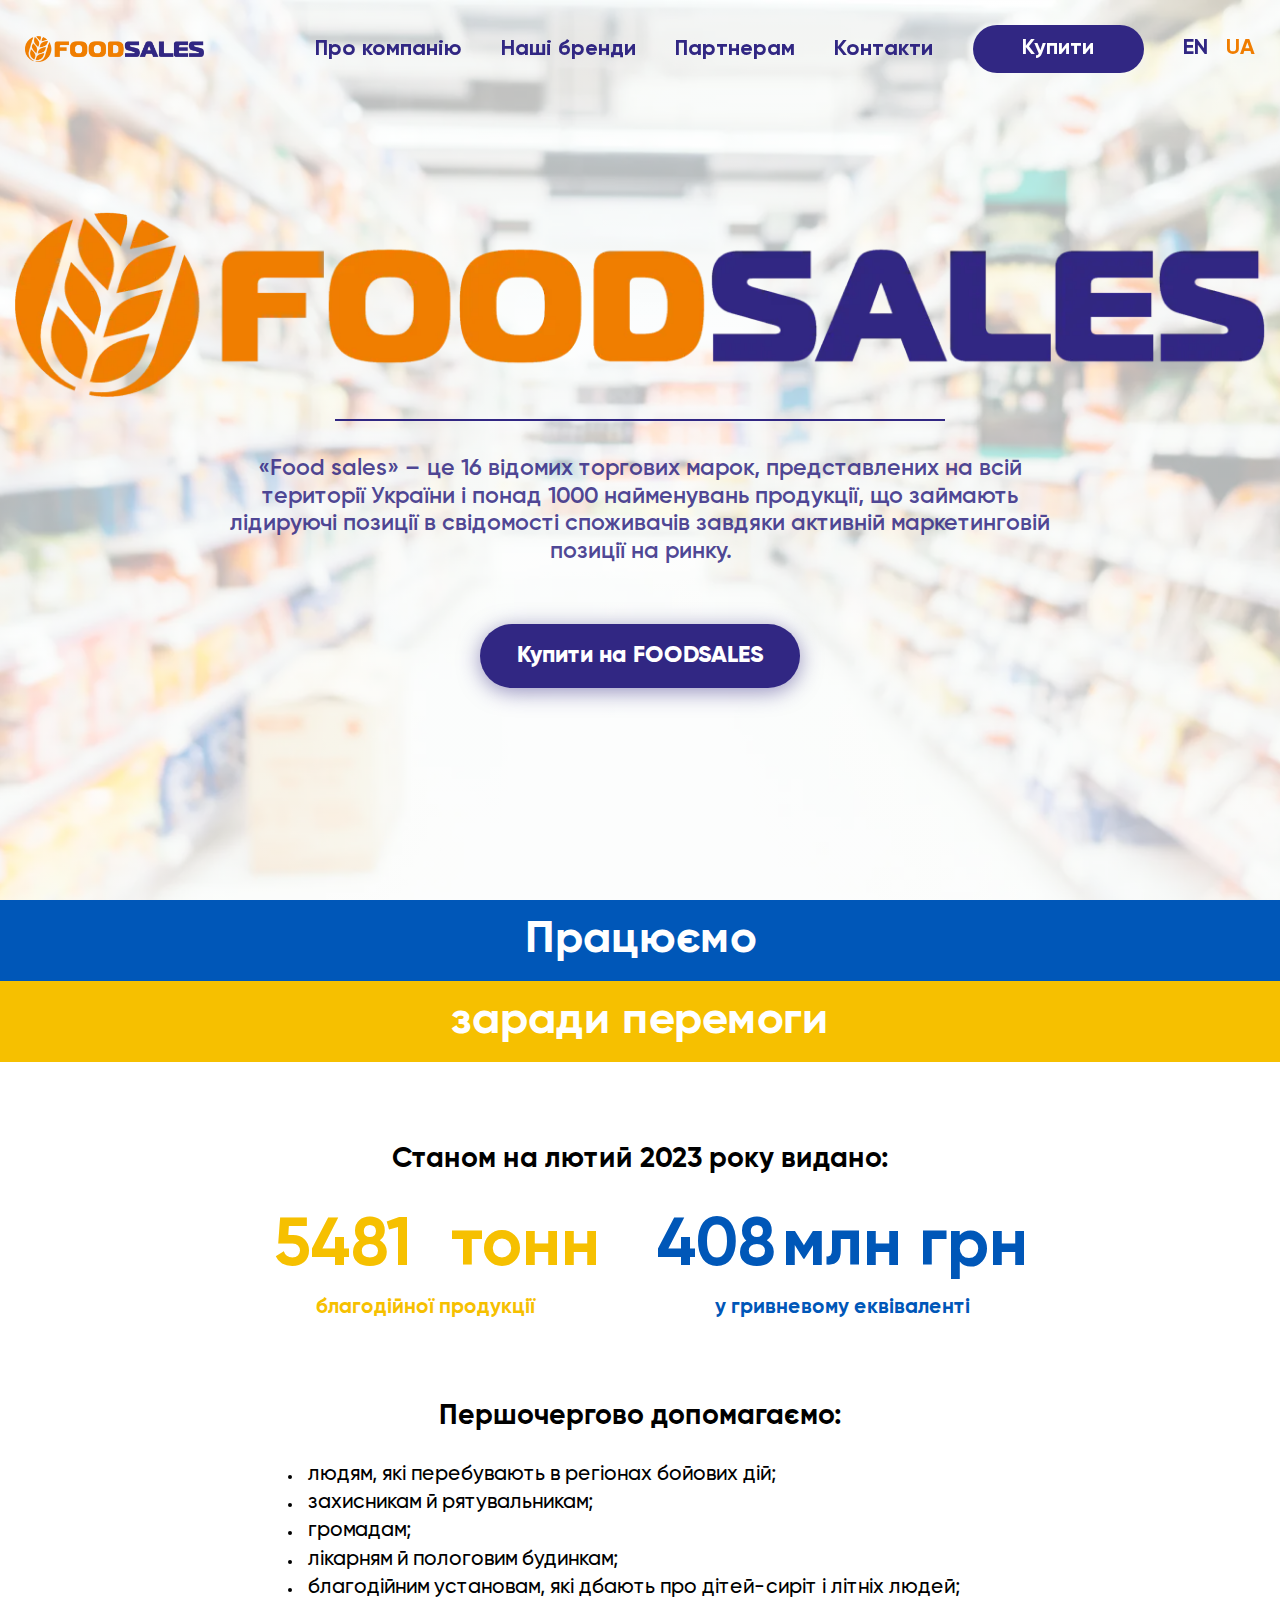
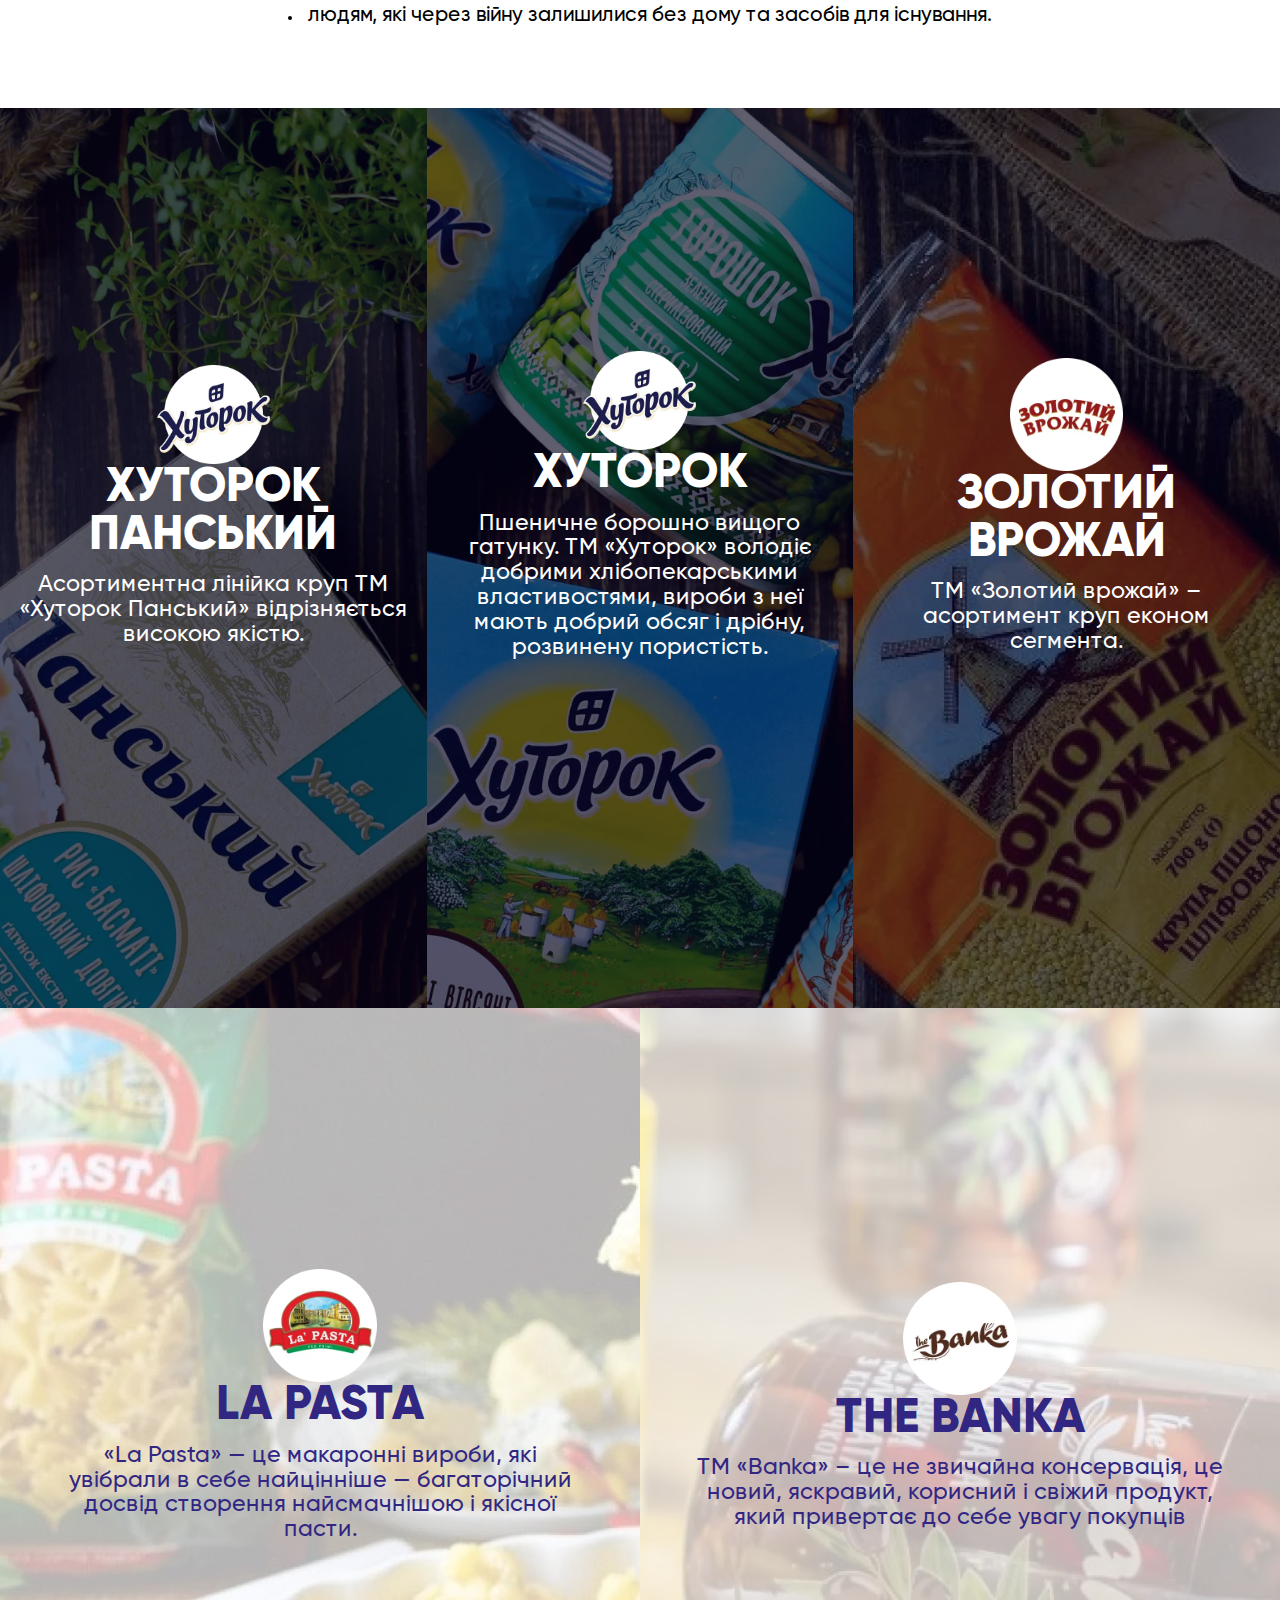
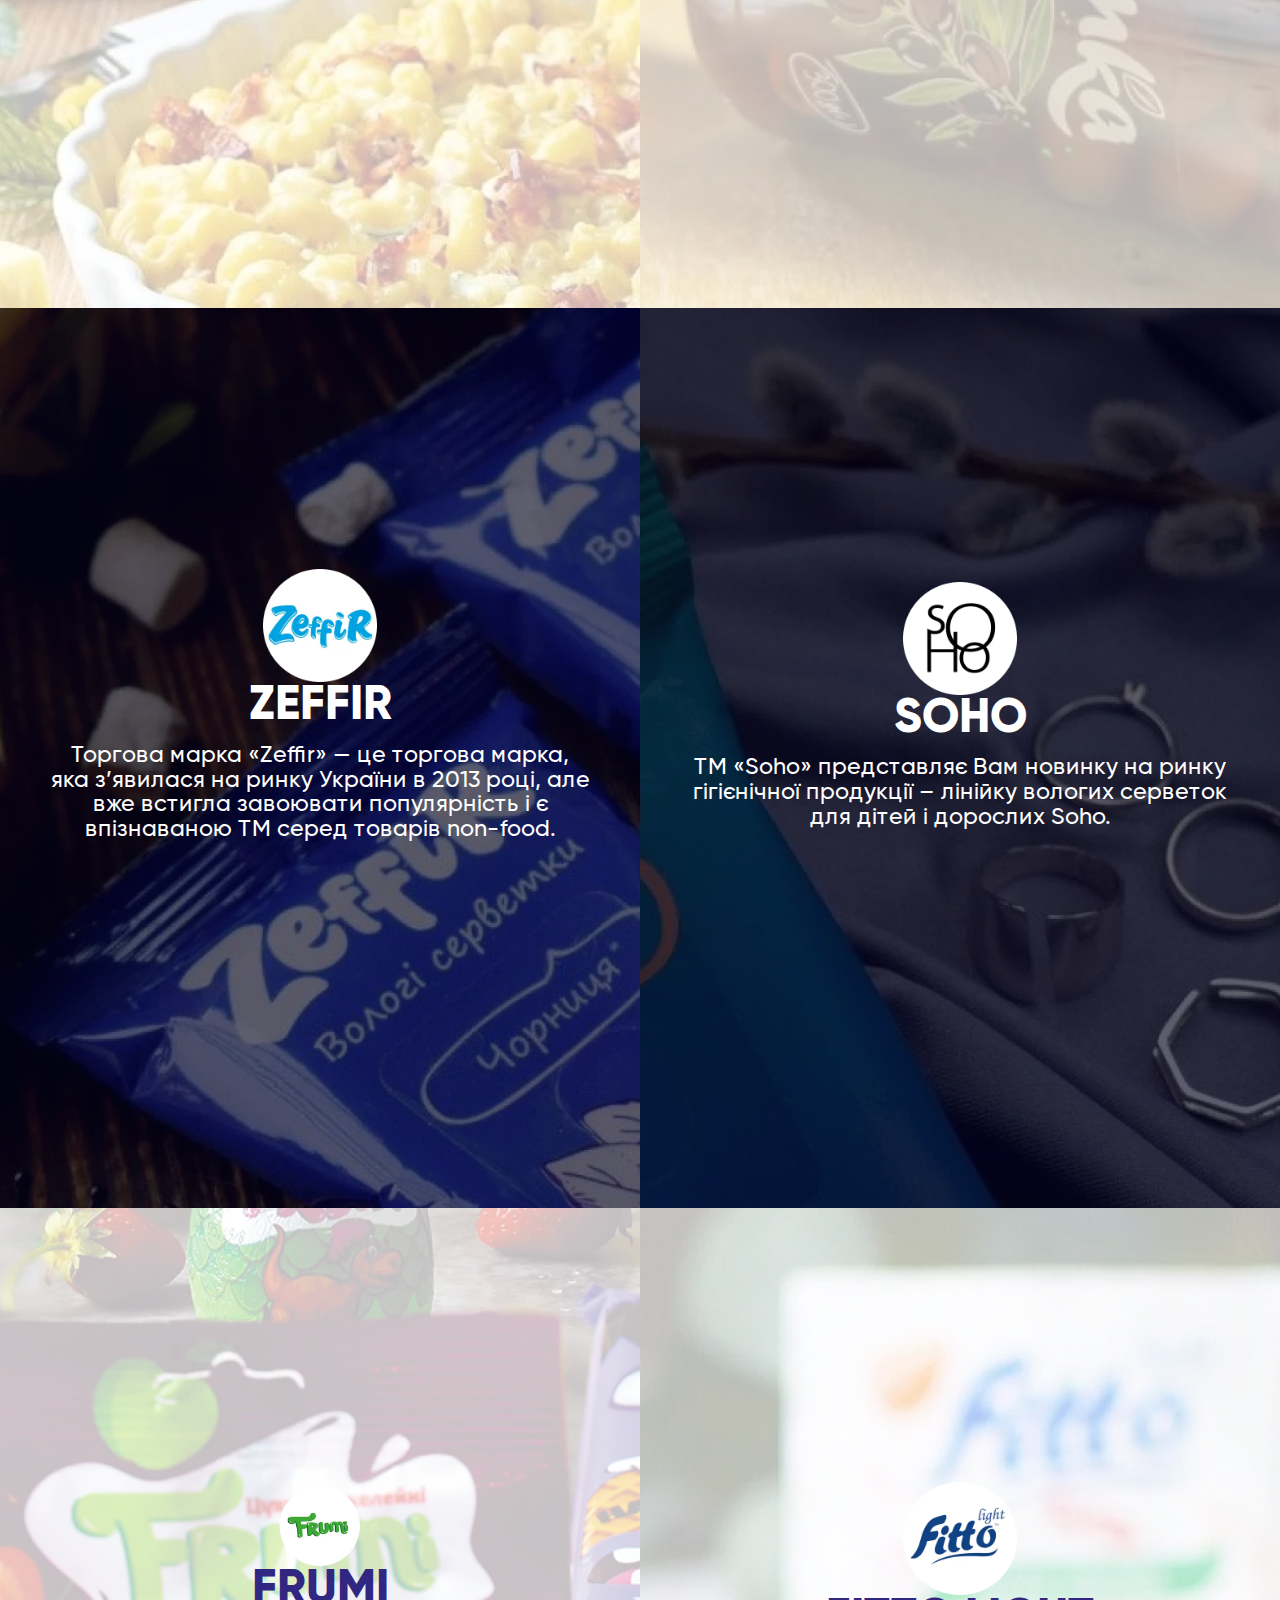
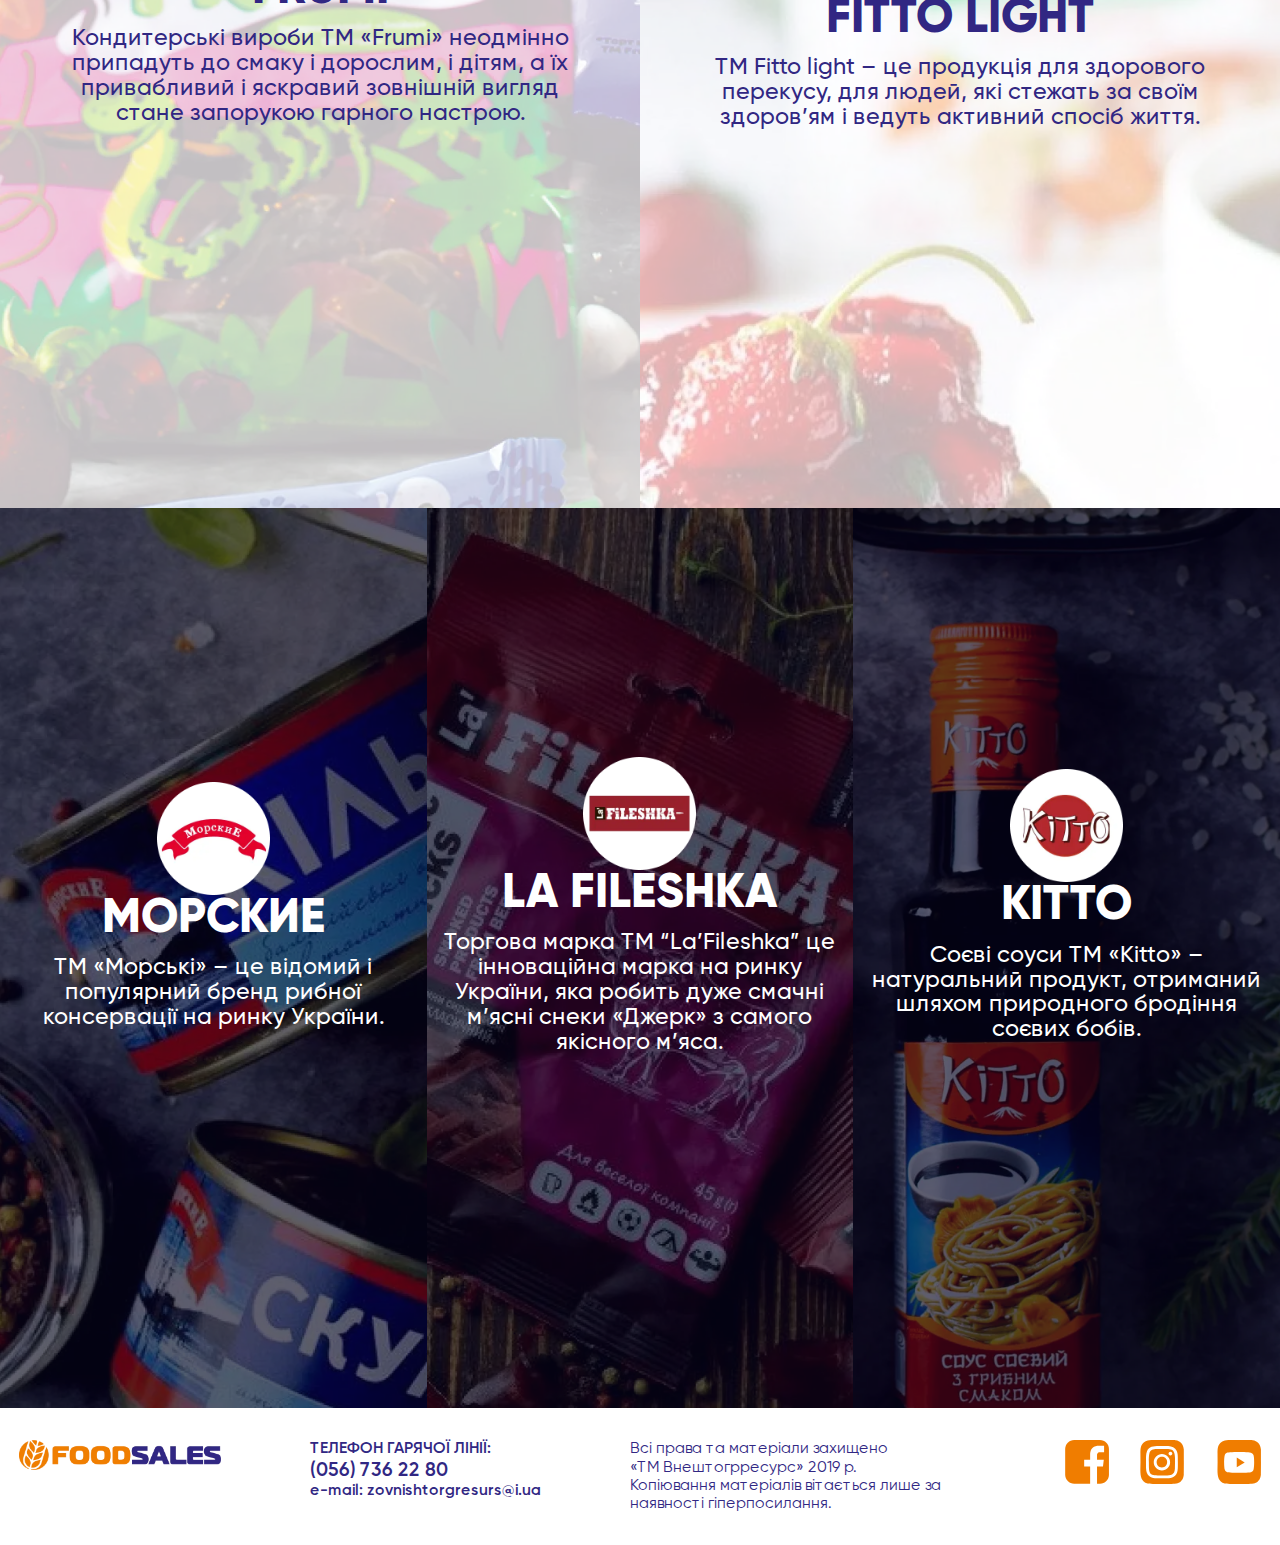
==== commit 89d1da16: "upadate" ====
--- a/docs/index.html
+++ b/docs/index.html
@@ -6,7 +6,7 @@
 	<meta charset="UTF-8">
 	<meta name="format-detection" content="telephone=no">
 	<!-- <style>body{opacity: 0;}</style> -->
-	<link rel="stylesheet" href="css/style.min.css?_v=20230518153426">
+	<link rel="stylesheet" href="css/style.min.css?_v=20230519141059">
 	<link rel="shortcut icon" href="favicon.ico">
 	<!-- <meta name="robots" content="noindex, nofollow"> -->
 	<meta name="viewport" content="width=device-width, initial-scale=1.0">
@@ -84,7 +84,217 @@
 					</ul>
 				</div>
 			</section>
-
+			<section class="products">
+				<div class="products__block products__block_three block-light-black">
+					<article class="item">
+						<div class="item__bg">
+							<picture><source srcset="img/brands/khutorok-pan.webp" type="image/webp"><img src="img/brands/khutorok-pan.jpg" class="item__bg-img" alt="background"></picture>
+						</div>
+						<div class="item__wrapper">
+							<a href="#" class="item__link">
+								<picture><source srcset="img/brands/khutorok-logo.webp" type="image/webp"><img src="img/brands/khutorok-logo.png" class="item__logo-img" alt="logo"></picture>
+								<h2 class="item__title">ХУТОРОК ПАНСЬКИЙ</h2>
+								<p class="item__subtitle">Асортиментна лінійка круп ТМ «Хуторок Панський» відрізняється високою якістю.</p>
+							</a>
+							<a href="#" class="item__btn btn">
+								<span>Перейти</span>
+								<img src="img/icons/Arrow.svg" alt="arrow">
+							</a>
+						</div>
+					</article>
+					<article class="item">
+						<div class="item__bg">
+							<picture><source srcset="img/brands/khutorok-2.webp" type="image/webp"><img src="img/brands/khutorok-2.jpg" class="item__bg-img" alt="background"></picture>
+						</div>
+						<div class="item__wrapper">
+							<a href="#" class="item__link">
+								<picture><source srcset="img/brands/khutorok-logo.webp" type="image/webp"><img src="img/brands/khutorok-logo.png" class="item__logo-img" alt="logo"></picture>
+								<h2 class="item__title">ХУТОРОК</h2>
+								<p class="item__subtitle">Пшеничне борошно вищого гатунку.
+									ТМ «Хуторок» володіє добрими хлібопекарськими властивостями,
+									вироби з неї мають добрий обсяг і дрібну, розвинену пористість.</p>
+							</a>
+							<a href="#" class="item__btn btn">
+								<span>Перейти</span>
+								<img src="img/icons/Arrow.svg" alt="arrow">
+							</a>
+						</div>
+					</article>
+					<article class="item">
+						<div class="item__bg">
+							<picture><source srcset="img/brands/vrozhai.webp" type="image/webp"><img src="img/brands/vrozhai.jpg" class="item__bg-img" alt="background"></picture>
+						</div>
+						<div class="item__wrapper">
+							<a href="#" class="item__link">
+								<picture><source srcset="img/brands/vrozhai-logo.webp" type="image/webp"><img src="img/brands/vrozhai-logo.png" class="item__logo-img" alt="logo"></picture>
+								<h2 class="item__title">ЗОЛОТИЙ ВРОЖАЙ</h2>
+								<p class="item__subtitle">ТМ «Золотий врожай» – асортимент круп економ сегмента.</p>
+							</a>
+							<a href="#" class="item__btn btn">
+								<span>Перейти</span>
+								<img src="img/icons/Arrow.svg" alt="arrow">
+							</a>
+						</div>
+					</article>
+				</div>
+				<div class="products__block products__block_two block-white">
+					<article class="item">
+						<div class="item__bg">
+							<picture><source srcset="img/brands/lapasta.webp" type="image/webp"><img src="img/brands/lapasta.jpg" class="item__bg-img" alt="background"></picture>
+						</div>
+						<div class="item__wrapper">
+							<a href="#" class="item__link">
+								<picture><source srcset="img/brands/lapasta-logo.webp" type="image/webp"><img src="img/brands/lapasta-logo.png" class="item__logo-img" alt="logo"></picture>
+								<h2 class="item__title">LA PASTA</h2>
+								<p class="item__subtitle">«La Pasta» — це макаронні вироби, які увібрали в себе найцінніше — багаторічний досвід створення найсмачнішою і якісної пасти.</p>
+							</a>
+							<a href="#" class="item__btn btn">
+								<span>Перейти</span>
+								<img src="img/icons/Arrow.svg" alt="arrow">
+							</a>
+						</div>
+					</article>
+					<article class="item">
+						<div class="item__bg">
+							<picture><source srcset="img/brands/banka.webp" type="image/webp"><img src="img/brands/banka.jpg" class="item__bg-img" alt="background"></picture>
+						</div>
+						<div class="item__wrapper">
+							<a href="#" class="item__link">
+								<picture><source srcset="img/brands/banka-logo.webp" type="image/webp"><img src="img/brands/banka-logo.png" class="item__logo-img" alt="logo"></picture>
+								<h2 class="item__title">THE BANKA</h2>
+								<p class="item__subtitle">ТМ «Banka» – це не звичайна консервація, це новий, яскравий, корисний і свіжий продукт, який привертає до себе увагу покупців</p>
+							</a>
+							<a href="#" class="item__btn btn">
+								<span>Перейти</span>
+								<img src="img/icons/Arrow.svg" alt="arrow">
+							</a>
+						</div>
+					</article>
+				</div>
+				<div class="products__block products__block_two block-light-black">
+					<article class="item">
+						<div class="item__bg">
+							<picture><source srcset="img/brands/zeffir.webp" type="image/webp"><img src="img/brands/zeffir.jpg" class="item__bg-img" alt="background"></picture>
+						</div>
+						<div class="item__wrapper">
+							<a href="#" class="item__link">
+								<picture><source srcset="img/brands/zeffir-logo.webp" type="image/webp"><img src="img/brands/zeffir-logo.png" class="item__logo-img" alt="logo"></picture>
+								<h2 class="item__title">ZEFFIR</h2>
+								<p class="item__subtitle">Торгова марка «Zeffir» — це торгова марка, яка з’явилася на ринку України в 2013 році, але вже встигла завоювати популярність і є впізнаваною ТМ серед товарів non-food.</p>
+							</a>
+							<a href="#" class="item__btn btn">
+								<span>Перейти</span>
+								<img src="img/icons/Arrow.svg" alt="arrow">
+							</a>
+						</div>
+					</article>
+					<article class="item">
+						<div class="item__bg">
+							<picture><source srcset="img/brands/soho.webp" type="image/webp"><img src="img/brands/soho.jpg" class="item__bg-img" alt="background"></picture>
+						</div>
+						<div class="item__wrapper">
+							<a href="#" class="item__link">
+								<picture><source srcset="img/brands/soho-logo.webp" type="image/webp"><img src="img/brands/soho-logo.png" class="item__logo-img" alt="logo"></picture>
+								<h2 class="item__title">SOHO</h2>
+								<p class="item__subtitle">
+									ТМ «Soho» представляє Вам новинку на ринку гігієнічної продукції – лінійку вологих серветок для дітей і дорослих Soho.</p>
+							</a>
+							<a href="#" class="item__btn btn">
+								<span>Перейти</span>
+								<img src="img/icons/Arrow.svg" alt="arrow">
+							</a>
+						</div>
+					</article>
+				</div>
+				<div class="products__block products__block_two block-white">
+					<article class="item">
+						<div class="item__bg">
+							<picture><source srcset="img/brands/frumi.webp" type="image/webp"><img src="img/brands/frumi.jpg" class="item__bg-img" alt="background"></picture>
+						</div>
+						<div class="item__wrapper">
+							<a href="#" class="item__link">
+								<picture><source srcset="img/brands/frumi-logo.webp" type="image/webp"><img src="img/brands/frumi-logo.png" class="item__logo-img" alt="logo"></picture>
+								<h2 class="item__title">FRUMI</h2>
+								<p class="item__subtitle">
+									Кондитерські вироби ТМ «Frumi» неодмінно припадуть до смаку
+									і дорослим, і дітям, а їх привабливий
+									і яскравий зовнішній вигляд стане запорукою гарного настрою.</p>
+							</a>
+							<a href="#" class="item__btn btn">
+								<span>Перейти</span>
+								<img src="img/icons/Arrow.svg" alt="arrow">
+							</a>
+						</div>
+					</article>
+					<article class="item">
+						<div class="item__bg">
+							<picture><source srcset="img/brands/fitto.webp" type="image/webp"><img src="img/brands/fitto.jpg" class="item__bg-img" alt="background"></picture>
+						</div>
+						<div class="item__wrapper">
+							<a href="#" class="item__link">
+								<picture><source srcset="img/brands/fitto-logo.webp" type="image/webp"><img src="img/brands/fitto-logo.png" class="item__logo-img" alt="logo"></picture>
+								<h2 class="item__title">FITTO LIGHT</h2>
+								<p class="item__subtitle"> ТМ Fitto light – це продукція для здорового перекусу, для людей, які стежать за своїм здоров’ям і ведуть активний спосіб життя. </p>
+							</a>
+							<a href="#" class="item__btn btn">
+								<span>Перейти</span>
+								<img src="img/icons/Arrow.svg" alt="arrow">
+							</a>
+						</div>
+					</article>
+				</div>
+				<div class="products__block products__block_three block-light-black">
+					<article class="item">
+						<div class="item__bg">
+							<picture><source srcset="img/brands/morskii.webp" type="image/webp"><img src="img/brands/morskii.jpg" class="item__bg-img" alt="background"></picture>
+						</div>
+						<div class="item__wrapper">
+							<a href="#" class="item__link">
+								<picture><source srcset="img/brands/morskii-logo.webp" type="image/webp"><img src="img/brands/morskii-logo.png" class="item__logo-img" alt="logo"></picture>
+								<h2 class="item__title">МОРСКИЕ</h2>
+								<p class="item__subtitle">ТМ «Морські» – це відомий і популярний бренд рибної консервації на ринку України.</p>
+							</a>
+							<a href="#" class="item__btn btn">
+								<span>Перейти</span>
+								<img src="img/icons/Arrow.svg" alt="arrow">
+							</a>
+						</div>
+					</article>
+					<article class="item">
+						<div class="item__bg">
+							<picture><source srcset="img/brands/fileshka.webp" type="image/webp"><img src="img/brands/fileshka.jpg" class="item__bg-img" alt="background"></picture>
+						</div>
+						<div class="item__wrapper">
+							<a href="#" class="item__link">
+								<picture><source srcset="img/brands/fileshka-logo.webp" type="image/webp"><img src="img/brands/fileshka-logo.png" class="item__logo-img" alt="logo"></picture>
+								<h2 class="item__title">LA FILESHKA</h2>
+								<p class="item__subtitle">
+									Торгова марка ТМ “La’Fileshka” це інноваційна марка на ринку України, яка робить дуже смачні м’ясні снеки «Джерк» з самого якісного м’яса.</p>
+							</a>
+							<a href="#" class="item__btn btn">
+								<span>Перейти</span>
+								<img src="img/icons/Arrow.svg" alt="arrow">
+							</a>
+						</div>
+					</article>
+					<article class="item">
+						<div class="item__bg">
+							<picture><source srcset="img/brands/kitto.webp" type="image/webp"><img src="img/brands/kitto.jpg" class="item__bg-img" alt="background"></picture>
+						</div>
+						<div class="item__wrapper">
+							<a href="#" class="item__link">
+								<picture><source srcset="img/brands/kitto-logo.webp" type="image/webp"><img src="img/brands/kitto-logo.png" class="item__logo-img" alt="logo"></picture>
+								<h2 class="item__title">KITTO</h2>
+								<p class="item__subtitle">Соєві соуси ТМ «Kittо» – натуральний продукт, отриманий шляхом природного бродіння соєвих бобів.</p>
+							</a>
+							<a href="#" class="item__btn btn">
+								<span>Перейти</span>
+								<img src="img/icons/Arrow.svg" alt="arrow">
+							</a>
+						</div>
+					</article>
+				</div>
+			</section>
 		</main>
 		<footer class="footer">
 			<div class="footer__container">
@@ -114,7 +324,7 @@
 			</div>
 		</footer>
 	</div>
-	<script src="js/app.min.js?_v=20230518153426"></script>
+	<script src="js/app.min.js?_v=20230519141059"></script>
 </body>
 
 </html>--- a/docs/css/style.min.css
+++ b/docs/css/style.min.css
@@ -1 +1 @@
-@charset "UTF-8";@font-face{font-family:Gilroy;font-display:swap;src:url(../fonts/Gilroy-Bold.woff2) format("woff2"),url(../fonts/Gilroy-Bold.woff) format("woff");font-weight:700;font-style:normal}@font-face{font-family:Gilroy;font-display:swap;src:url(../fonts/Gilroy-Extrabold.woff2) format("woff2"),url(../fonts/Gilroy-Extrabold.woff) format("woff");font-weight:800;font-style:normal}@font-face{font-family:Gilroy;font-display:swap;src:url(../fonts/Gilroy-Medium.woff2) format("woff2"),url(../fonts/Gilroy-Medium.woff) format("woff");font-weight:500;font-style:normal}@font-face{font-family:Gilroy;font-display:swap;src:url(../fonts/Gilroy-Regular.woff2) format("woff2"),url(../fonts/Gilroy-Regular.woff) format("woff");font-weight:400;font-style:normal}@font-face{font-family:Gilroy;font-display:swap;src:url(../fonts/Gilroy-Semibold.woff2) format("woff2"),url(../fonts/Gilroy-Semibold.woff) format("woff");font-weight:600;font-style:normal}*{padding:0;margin:0;border:0}*,:after,:before{-webkit-box-sizing:border-box;box-sizing:border-box}body,html{height:100%;min-width:320px}body{color:#000;line-height:1;font-family:Gilroy,sans-serif;font-size:1rem;-ms-text-size-adjust:100%;-moz-text-size-adjust:100%;-webkit-text-size-adjust:100%;-webkit-font-smoothing:antialiased;-moz-osx-font-smoothing:grayscale}button,input,textarea{font-family:Gilroy,sans-serif;font-size:inherit;line-height:inherit}button{cursor:pointer;color:inherit;background-color:transparent}a{color:inherit;text-decoration:none}ul li{list-style:none}img{vertical-align:top}h1,h2,h3,h4,h5,h6{font-weight:inherit;font-size:inherit}.lock body{overflow:hidden;-ms-touch-action:none;touch-action:none;-ms-scroll-chaining:none;overscroll-behavior:none}.wrapper{min-height:100%;display:-webkit-box;display:-ms-flexbox;display:flex;-webkit-box-orient:vertical;-webkit-box-direction:normal;-ms-flex-direction:column;flex-direction:column;overflow:hidden}@supports (overflow:clip){.wrapper{overflow:clip}}.wrapper>main{-webkit-box-flex:1;-ms-flex:1 1 auto;flex:1 1 auto}.wrapper>*{min-width:0}[class*=-ibg]{position:relative}[class*=-ibg] img{position:absolute;width:100%;height:100%;top:0;left:0;-o-object-fit:cover;object-fit:cover}[class*=-ibg_contain] img{-o-object-fit:contain;object-fit:contain}.btn{display:-webkit-box;display:-ms-flexbox;display:flex;-webkit-box-align:center;-ms-flex-align:center;align-items:center;-webkit-box-pack:center;-ms-flex-pack:center;justify-content:center;padding:.3125rem;text-align:center;border-radius:3.125rem;line-height:1.23;-webkit-transition:all .3s ease 0s;-o-transition:all .3s ease 0s;transition:all .3s ease 0s}.btn_blue{background-color:#312783;color:#fff}.btn_orange{background-color:#f07d00;color:#fff}.text-yellow{color:#f6c000}.text-blue{color:#0057b8}.bg-blue{background-color:#0057b8}.bg-yellow{background-color:#f6c000}.header{position:fixed;top:0;left:0;width:100%;z-index:50;display:-webkit-box;display:-ms-flexbox;display:flex;-webkit-box-align:center;-ms-flex-align:center;align-items:center}.header._header-scroll{background-color:#fff;-webkit-box-shadow:0 2px 20px rgba(44,44,44,.5);box-shadow:0 2px 20px rgba(44,44,44,.5);-webkit-transition:all .3s ease 0s;-o-transition:all .3s ease 0s;transition:all .3s ease 0s}.header__container{display:-webkit-box;display:-ms-flexbox;display:flex;width:100%;-webkit-box-align:center;-ms-flex-align:center;align-items:center;-webkit-box-pack:justify;-ms-flex-pack:justify;justify-content:space-between;-webkit-column-gap:3.125rem;-moz-column-gap:3.125rem;column-gap:3.125rem}.header__logo{position:relative;z-index:5}.header__logo-img{height:auto}.menu{display:-webkit-box;display:-ms-flexbox;display:flex}.menu-open .menu{opacity:1;pointer-events:all}.menu__body{display:-webkit-box;display:-ms-flexbox;display:flex;-webkit-box-align:center;-ms-flex-align:center;align-items:center}.menu__list{display:-webkit-box;display:-ms-flexbox;display:flex;-ms-flex-wrap:wrap;flex-wrap:wrap;row-gap:.625rem}.menu__link{font-weight:700;font-size:1.375rem;line-height:1.2272727273;color:#312783;-webkit-transition:color .3s ease 0s;-o-transition:color .3s ease 0s;transition:color .3s ease 0s}.menu__btn{width:10.6875rem;height:3rem;font-weight:700;font-size:1.375rem}.menu__language{display:-webkit-box;display:-ms-flexbox;display:flex;-webkit-box-align:center;-ms-flex-align:center;align-items:center;-webkit-column-gap:1.125rem;-moz-column-gap:1.125rem;column-gap:1.125rem}.menu__lng{font-weight:700;font-size:1.375rem;line-height:1.23;color:#312783;-webkit-transition:all .3s ease 0s;-o-transition:all .3s ease 0s;transition:all .3s ease 0s}.menu__lng.active{color:#f07d00}.icon-menu{display:none}.footer__container{display:-webkit-box;display:-ms-flexbox;display:flex;-webkit-box-pack:justify;-ms-flex-pack:justify;justify-content:space-between;width:100%;max-width:100rem;-webkit-column-gap:1.25rem;-moz-column-gap:1.25rem;column-gap:1.25rem;-ms-flex-wrap:wrap;flex-wrap:wrap}.footer__logo img{height:auto}.footer__copyright{color:#312783}.footer__copyright-txt{font-weight:400;line-height:1.1666666667;max-width:21.625rem}.contacts-ftr{color:#312783}.contacts-ftr__tel-txt{text-transform:uppercase;font-weight:600;line-height:1.1666666667}.contacts-ftr__tel-numb{font-weight:600;line-height:1.2083333333}.contacts-ftr__email-txt{font-weight:600;line-height:1.1666666667}.social-ftr{display:-webkit-box;display:-ms-flexbox;display:flex}.social-ftr__link{display:inline-block;-webkit-transition:opacity .3s ease 0s;-o-transition:opacity .3s ease 0s;transition:opacity .3s ease 0s}.social-ftr__icon{height:auto}.main{position:relative;height:100vh;display:-webkit-box;display:-ms-flexbox;display:flex;-webkit-box-orient:vertical;-webkit-box-direction:normal;-ms-flex-direction:column;flex-direction:column;-webkit-box-pack:center;-ms-flex-pack:center;justify-content:center;-webkit-box-align:center;-ms-flex-align:center;align-items:center}.main__bg{position:absolute;top:0;left:0;width:100%;height:100%;z-index:-1}.main__bg::after{content:"";position:absolute;top:0;left:0;width:100%;height:100%;background:-webkit-gradient(linear,left bottom,left top,from(rgba(255,255,255,.7)),to(rgba(255,255,255,.7)));background:-o-linear-gradient(bottom,rgba(255,255,255,.7),rgba(255,255,255,.7));background:linear-gradient(0deg,rgba(255,255,255,.7),rgba(255,255,255,.7))}.main__bg-img{position:absolute;width:100%;height:100%;-o-object-fit:cover;object-fit:cover}.main__container{display:-webkit-box;display:-ms-flexbox;display:flex;-webkit-box-orient:vertical;-webkit-box-direction:normal;-ms-flex-direction:column;flex-direction:column;-webkit-box-pack:center;-ms-flex-pack:center;justify-content:center;-webkit-box-align:center;-ms-flex-align:center;align-items:center;padding:0 .9375rem}.main__logo-img{width:100%;height:auto}.main__text{font-weight:600;line-height:1.2;text-align:center;color:rgba(49,39,131,.86);max-width:51.875rem;position:relative}.main__text::before{content:"";position:absolute;left:50%;-webkit-transform:translateX(-50%);-ms-transform:translateX(-50%);transform:translateX(-50%);width:100%;max-width:38.125rem;height:.125rem;background-color:#312783}.main__btn{-webkit-box-shadow:0 4px 21px rgba(49,39,131,.5);box-shadow:0 4px 21px rgba(49,39,131,.5);font-weight:800}.aid__container{padding:0 .9375rem;display:-webkit-box;display:-ms-flexbox;display:flex;-webkit-box-orient:vertical;-webkit-box-direction:normal;-ms-flex-direction:column;flex-direction:column;-webkit-box-align:center;-ms-flex-align:center;align-items:center}.aid__title{font-weight:700;line-height:1.2058823529;text-align:center}.aid__title:not(:last-child){margin-bottom:1.875rem}.aid__list{padding-left:1.25rem}.aid__item{font-weight:500;line-height:1.1666666667;position:relative}.aid__item::before{content:"";position:absolute;left:-1.25rem;top:50%;border-radius:50%;width:.25rem;height:.25rem;background-color:#000}.aid__item:not(:last-child){margin-bottom:.25rem}.flag-aid{padding:.8125rem 0}.flag-aid__text{font-weight:700;line-height:1.2166666667;color:#fff;text-align:center}.counter-aid{display:-webkit-box;display:-ms-flexbox;display:flex;-webkit-box-pack:center;-ms-flex-pack:center;justify-content:center}.counter-aid__block{text-align:center}.counter-aid__num{font-weight:700;line-height:1.2}.counter-aid__num:not(:last-child){margin-bottom:.625rem}.counter-aid__count{display:inline-block}.counter-aid__text{font-weight:700}@media (min-width:120em){[class*=__container]{padding-left:.9375rem}[class*=__container]{padding-right:.9375rem}.header{height:8.125rem}.header__container{padding-left:3.125rem}.header__container{padding-right:3.125rem}.header__logo-img{width:14.9375rem}.menu{-webkit-column-gap:4.6875rem;-moz-column-gap:4.6875rem;column-gap:4.6875rem}.menu__list{-webkit-column-gap:4.6875rem;-moz-column-gap:4.6875rem;column-gap:4.6875rem}.footer__container{padding-left:3.125rem}.footer__container{padding-right:3.125rem}.footer__container{padding-top:2.5rem}.footer__container{padding-bottom:2.5rem}.footer__logo img{width:14.9375rem}.footer__copyright-txt{font-size:1.125rem}.contacts-ftr__tel-txt{font-size:1.125rem}.contacts-ftr__tel-numb{font-size:1.5rem}.contacts-ftr__email-txt{font-size:1.125rem}.social-ftr{-webkit-column-gap:2.375rem;-moz-column-gap:2.375rem;column-gap:2.375rem}.social-ftr__icon{width:3.4375rem}.main__logo{margin-bottom:4.8125rem}.main__text{font-size:1.875rem}.main__text::before{top:-3.125rem}.main__text{margin-bottom:4.8125rem}.main__btn{width:25.625rem}.main__btn{height:5.125rem}.main__btn{font-size:1.875rem}.aid__container{padding-top:6.25rem}.aid__container{padding-bottom:6.25rem}.aid__title{font-size:2.125rem}.aid__item{font-size:1.5rem}.flag-aid__text{font-size:3.75rem}.counter-aid{-webkit-column-gap:6.0625rem;-moz-column-gap:6.0625rem;column-gap:6.0625rem}.counter-aid:not(:last-child){margin-bottom:6.25rem}.counter-aid__num{font-size:5.625rem}.counter-aid__count.count-one{width:14.75rem}.counter-aid__count.count-two{width:8.8125rem}.counter-aid__text{font-size:1.5rem}}@media (min-width:1921px){.footer__container{margin:0 auto}}@media (max-width:1200px){.menu{overflow-y:auto;opacity:0;pointer-events:none;position:fixed;top:0;left:0;width:100%;height:100%;background-color:#fff;-webkit-box-orient:vertical;-webkit-box-direction:normal;-ms-flex-direction:column;flex-direction:column;-webkit-box-align:center;-ms-flex-align:center;align-items:center;-webkit-box-pack:center;-ms-flex-pack:center;justify-content:center;row-gap:3.125rem;-webkit-transition:all .5s ease 0s;-o-transition:all .5s ease 0s;transition:all .5s ease 0s}.menu__list{-webkit-box-orient:vertical;-webkit-box-direction:normal;-ms-flex-direction:column;flex-direction:column;-webkit-box-align:center;-ms-flex-align:center;align-items:center;row-gap:3.125rem}.menu__item{opacity:0;position:relative;-webkit-transform:translateY(100%);-ms-transform:translateY(100%);transform:translateY(100%);-webkit-transition:all .5s ease 0s;-o-transition:all .5s ease 0s;transition:all .5s ease 0s}.menu-open .menu__item{opacity:1;-webkit-transform:translateY(0);-ms-transform:translateY(0);transform:translateY(0)}.menu-open .menu__item:nth-child(1){-webkit-transition-delay:0s;-o-transition-delay:0s;transition-delay:0s}.menu-open .menu__item:nth-child(2){-webkit-transition-delay:.1s;-o-transition-delay:.1s;transition-delay:.1s}.menu-open .menu__item:nth-child(3){-webkit-transition-delay:.2s;-o-transition-delay:.2s;transition-delay:.2s}.menu-open .menu__item:nth-child(4){-webkit-transition-delay:.3s;-o-transition-delay:.3s;transition-delay:.3s}.menu__link{text-transform:uppercase;font-weight:800}.menu__btn{text-transform:uppercase;opacity:0;-webkit-transition:all .5s ease 0s;-o-transition:all .5s ease 0s;transition:all .5s ease 0s}.menu-open .menu__btn{opacity:1;-webkit-transition-delay:.4s;-o-transition-delay:.4s;transition-delay:.4s}.menu__language{opacity:0;-webkit-transition:all .5s ease 0s;-o-transition:all .5s ease 0s;transition:all .5s ease 0s}.menu-open .menu__language{opacity:1;-webkit-transition-delay:.5s;-o-transition-delay:.5s;transition-delay:.5s}.icon-menu{display:block;position:relative;width:1.875rem;height:1.125rem;z-index:5}.icon-menu span,.icon-menu::after,.icon-menu::before{content:"";-webkit-transition:all .3s ease 0s;-o-transition:all .3s ease 0s;transition:all .3s ease 0s;right:0;position:absolute;width:100%;height:.125rem;background-color:#312783}.icon-menu::before{top:0}.icon-menu::after{bottom:0}.icon-menu span{top:calc(50% - .0625rem)}.menu-open .icon-menu span{width:0}.menu-open .icon-menu::before{top:calc(50% - .0625rem);-webkit-transform:rotate(-45deg);-ms-transform:rotate(-45deg);transform:rotate(-45deg)}.menu-open .icon-menu::after{bottom:calc(50% - .0625rem);-webkit-transform:rotate(45deg);-ms-transform:rotate(45deg);transform:rotate(45deg)}}@media (max-width:1200px) and (any-hover:none){.icon-menu{cursor:default}}@media (max-width:75em){.footer__container{padding-left:.9375rem}.footer__container{padding-right:.9375rem}}@media (max-width:1100px){.footer__copyright-txt{max-width:15.625rem}}@media (max-width:64em){.header__container{padding-left:.9375rem}.header__container{padding-right:.9375rem}.menu{-webkit-column-gap:1.5625rem;-moz-column-gap:1.5625rem;column-gap:1.5625rem}.menu__list{-webkit-column-gap:1.5625rem;-moz-column-gap:1.5625rem;column-gap:1.5625rem}}@media (max-width:48em){.counter-aid{-webkit-column-gap:1.5625rem;-moz-column-gap:1.5625rem;column-gap:1.5625rem}}@media (max-width:650px){.footer__container{-webkit-box-orient:vertical;-webkit-box-direction:normal;-ms-flex-direction:column;flex-direction:column;-webkit-box-align:center;-ms-flex-align:center;align-items:center;row-gap:1.5625rem;text-align:center}.footer__logo{-webkit-box-ordinal-group:2;-ms-flex-order:1;order:1}.footer__copyright{-webkit-box-ordinal-group:5;-ms-flex-order:4;order:4}.footer__copyright-txt{max-width:13.75rem}.contacts-ftr{-webkit-box-ordinal-group:4;-ms-flex-order:3;order:3}.social-ftr{-webkit-box-ordinal-group:3;-ms-flex-order:2;order:2}}@media (max-width:600px){.counter-aid{-webkit-box-orient:vertical;-webkit-box-direction:reverse;-ms-flex-direction:column-reverse;flex-direction:column-reverse;row-gap:1.25rem}}@media (max-width:20em){[class*=__container]{padding-left:.9375rem}[class*=__container]{padding-right:.9375rem}.header{height:3.125rem}.header__logo-img{width:5.5rem}.footer__container{padding-top:1.25rem}.footer__container{padding-bottom:1.25rem}.footer__logo img{width:8.125rem}.footer__copyright-txt{font-size:.625rem}.contacts-ftr__tel-txt{font-size:.625rem}.contacts-ftr__tel-numb{font-size:.625rem}.contacts-ftr__email-txt{font-size:.625rem}.social-ftr{-webkit-column-gap:1.25rem;-moz-column-gap:1.25rem;column-gap:1.25rem}.social-ftr__icon{width:1.875rem}.main__logo{margin-bottom:1.8125rem}.main__text{font-size:.8125rem}.main__text::before{top:-.875rem}.main__text{margin-bottom:1.8125rem}.main__btn{width:11.5rem}.main__btn{height:2.375rem}.main__btn{font-size:.8125rem}.aid__container{padding-top:3.125rem}.aid__container{padding-bottom:3.125rem}.aid__title{font-size:1.25rem}.aid__item{font-size:1rem}.flag-aid__text{font-size:1.4375rem}.counter-aid:not(:last-child){margin-bottom:3.125rem}.counter-aid__num{font-size:2.1875rem}.counter-aid__count.count-one{width:6.25rem}.counter-aid__count.count-two{width:3.75rem}.counter-aid__text{font-size:1rem}}@media (max-width:47.99875em){.main__text::before{width:61%}.main__btn{text-transform:uppercase}}@media (max-width:29.99875em){.footer__copyright-txt{font-weight:500}.contacts-ftr__tel-txt{font-weight:700}.contacts-ftr__tel-numb{font-weight:500}.contacts-ftr__email-txt{font-weight:500}}@media (min-width:20em) and (max-width:120em){@supports (padding-left:clamp(0.9375rem ,0.9375rem + 0vw ,0.9375rem)){[class*=__container]{padding-left:clamp(.9375rem ,.9375rem + 0 ,.9375rem)}}@supports not (padding-left:clamp(0.9375rem ,0.9375rem + 0vw ,0.9375rem)){[class*=__container]{padding-left:calc(.9375rem + 0 * (100vw - 20rem)/ 100)}}@supports (padding-right:clamp(0.9375rem ,0.9375rem + 0vw ,0.9375rem)){[class*=__container]{padding-right:clamp(.9375rem ,.9375rem + 0 ,.9375rem)}}@supports not (padding-right:clamp(0.9375rem ,0.9375rem + 0vw ,0.9375rem)){[class*=__container]{padding-right:calc(.9375rem + 0 * (100vw - 20rem)/ 100)}}@supports (height:clamp(3.125rem ,2.125rem + 5vw ,8.125rem)){.header{height:clamp(3.125rem ,2.125rem + 5vw ,8.125rem)}}@supports not (height:clamp(3.125rem ,2.125rem + 5vw ,8.125rem)){.header{height:calc(3.125rem + 5 * (100vw - 20rem)/ 100)}}@supports (width:clamp(5.5rem ,3.6125rem + 9.4375vw ,14.9375rem)){.header__logo-img{width:clamp(5.5rem ,3.6125rem + 9.4375vw ,14.9375rem)}}@supports not (width:clamp(5.5rem ,3.6125rem + 9.4375vw ,14.9375rem)){.header__logo-img{width:calc(5.5rem + 9.4375 * (100vw - 20rem)/ 100)}}@supports (padding-top:clamp(1.25rem ,1rem + 1.25vw ,2.5rem)){.footer__container{padding-top:clamp(1.25rem ,1rem + 1.25vw ,2.5rem)}}@supports not (padding-top:clamp(1.25rem ,1rem + 1.25vw ,2.5rem)){.footer__container{padding-top:calc(1.25rem + 1.25 * (100vw - 20rem)/ 100)}}@supports (padding-bottom:clamp(1.25rem ,1rem + 1.25vw ,2.5rem)){.footer__container{padding-bottom:clamp(1.25rem ,1rem + 1.25vw ,2.5rem)}}@supports not (padding-bottom:clamp(1.25rem ,1rem + 1.25vw ,2.5rem)){.footer__container{padding-bottom:calc(1.25rem + 1.25 * (100vw - 20rem)/ 100)}}@supports (width:clamp(8.125rem ,6.7625rem + 6.8125vw ,14.9375rem)){.footer__logo img{width:clamp(8.125rem ,6.7625rem + 6.8125vw ,14.9375rem)}}@supports not (width:clamp(8.125rem ,6.7625rem + 6.8125vw ,14.9375rem)){.footer__logo img{width:calc(8.125rem + 6.8125 * (100vw - 20rem)/ 100)}}@supports (font-size:clamp(0.625rem ,0.525rem + 0.5vw ,1.125rem)){.footer__copyright-txt{font-size:clamp(.625rem ,.525rem + .5vw ,1.125rem)}}@supports not (font-size:clamp(0.625rem ,0.525rem + 0.5vw ,1.125rem)){.footer__copyright-txt{font-size:calc(.625rem + .5 * (100vw - 20rem)/ 100)}}@supports (font-size:clamp(0.625rem ,0.525rem + 0.5vw ,1.125rem)){.contacts-ftr__tel-txt{font-size:clamp(.625rem ,.525rem + .5vw ,1.125rem)}}@supports not (font-size:clamp(0.625rem ,0.525rem + 0.5vw ,1.125rem)){.contacts-ftr__tel-txt{font-size:calc(.625rem + .5 * (100vw - 20rem)/ 100)}}@supports (font-size:clamp(0.625rem ,0.45rem + 0.875vw ,1.5rem)){.contacts-ftr__tel-numb{font-size:clamp(.625rem ,.45rem + .875vw ,1.5rem)}}@supports not (font-size:clamp(0.625rem ,0.45rem + 0.875vw ,1.5rem)){.contacts-ftr__tel-numb{font-size:calc(.625rem + .875 * (100vw - 20rem)/ 100)}}@supports (font-size:clamp(0.625rem ,0.525rem + 0.5vw ,1.125rem)){.contacts-ftr__email-txt{font-size:clamp(.625rem ,.525rem + .5vw ,1.125rem)}}@supports not (font-size:clamp(0.625rem ,0.525rem + 0.5vw ,1.125rem)){.contacts-ftr__email-txt{font-size:calc(.625rem + .5 * (100vw - 20rem)/ 100)}}@supports ((-moz-column-gap:clamp(1.25rem ,1.025rem + 1.125vw ,2.375rem)) or (column-gap:clamp(1.25rem ,1.025rem + 1.125vw ,2.375rem))){.social-ftr{-webkit-column-gap:clamp(1.25rem ,1.025rem + 1.125vw ,2.375rem);-moz-column-gap:clamp(1.25rem ,1.025rem + 1.125vw ,2.375rem);column-gap:clamp(1.25rem ,1.025rem + 1.125vw ,2.375rem)}}@supports not ((-moz-column-gap:clamp(1.25rem ,1.025rem + 1.125vw ,2.375rem)) or (column-gap:clamp(1.25rem ,1.025rem + 1.125vw ,2.375rem))){.social-ftr{-webkit-column-gap:calc(1.25rem + 1.125 * (100vw - 20rem)/ 100);-moz-column-gap:calc(1.25rem + 1.125 * (100vw - 20rem)/ 100);column-gap:calc(1.25rem + 1.125 * (100vw - 20rem)/ 100)}}@supports (width:clamp(1.875rem ,1.5625rem + 1.5625vw ,3.4375rem)){.social-ftr__icon{width:clamp(1.875rem ,1.5625rem + 1.5625vw ,3.4375rem)}}@supports not (width:clamp(1.875rem ,1.5625rem + 1.5625vw ,3.4375rem)){.social-ftr__icon{width:calc(1.875rem + 1.5625 * (100vw - 20rem)/ 100)}}@supports (margin-bottom:clamp(1.8125rem ,1.2125rem + 3vw ,4.8125rem)){.main__logo{margin-bottom:clamp(1.8125rem ,1.2125rem + 3vw ,4.8125rem)}}@supports not (margin-bottom:clamp(1.8125rem ,1.2125rem + 3vw ,4.8125rem)){.main__logo{margin-bottom:calc(1.8125rem + 3 * (100vw - 20rem)/ 100)}}@supports (font-size:clamp(0.8125rem ,0.6rem + 1.0625vw ,1.875rem)){.main__text{font-size:clamp(.8125rem ,.6rem + 1.0625vw ,1.875rem)}}@supports not (font-size:clamp(0.8125rem ,0.6rem + 1.0625vw ,1.875rem)){.main__text{font-size:calc(.8125rem + 1.0625 * (100vw - 20rem)/ 100)}}@supports (top:clamp(-3.125rem ,-0.425rem + -2.25vw ,-0.875rem)){.main__text::before{top:clamp(-3.125rem ,-.425rem + -2.25vw ,-.875rem)}}@supports not (top:clamp(-3.125rem ,-0.425rem + -2.25vw ,-0.875rem)){.main__text::before{top:calc(-.875rem + -2.25 * (100vw - 20rem)/ 100)}}@supports (margin-bottom:clamp(1.8125rem ,1.2125rem + 3vw ,4.8125rem)){.main__text{margin-bottom:clamp(1.8125rem ,1.2125rem + 3vw ,4.8125rem)}}@supports not (margin-bottom:clamp(1.8125rem ,1.2125rem + 3vw ,4.8125rem)){.main__text{margin-bottom:calc(1.8125rem + 3 * (100vw - 20rem)/ 100)}}@supports (width:clamp(11.5rem ,8.675rem + 14.125vw ,25.625rem)){.main__btn{width:clamp(11.5rem ,8.675rem + 14.125vw ,25.625rem)}}@supports not (width:clamp(11.5rem ,8.675rem + 14.125vw ,25.625rem)){.main__btn{width:calc(11.5rem + 14.125 * (100vw - 20rem)/ 100)}}@supports (height:clamp(2.375rem ,1.825rem + 2.75vw ,5.125rem)){.main__btn{height:clamp(2.375rem ,1.825rem + 2.75vw ,5.125rem)}}@supports not (height:clamp(2.375rem ,1.825rem + 2.75vw ,5.125rem)){.main__btn{height:calc(2.375rem + 2.75 * (100vw - 20rem)/ 100)}}@supports (font-size:clamp(0.8125rem ,0.6rem + 1.0625vw ,1.875rem)){.main__btn{font-size:clamp(.8125rem ,.6rem + 1.0625vw ,1.875rem)}}@supports not (font-size:clamp(0.8125rem ,0.6rem + 1.0625vw ,1.875rem)){.main__btn{font-size:calc(.8125rem + 1.0625 * (100vw - 20rem)/ 100)}}@supports (padding-top:clamp(3.125rem ,2.5rem + 3.125vw ,6.25rem)){.aid__container{padding-top:clamp(3.125rem ,2.5rem + 3.125vw ,6.25rem)}}@supports not (padding-top:clamp(3.125rem ,2.5rem + 3.125vw ,6.25rem)){.aid__container{padding-top:calc(3.125rem + 3.125 * (100vw - 20rem)/ 100)}}@supports (padding-bottom:clamp(3.125rem ,2.5rem + 3.125vw ,6.25rem)){.aid__container{padding-bottom:clamp(3.125rem ,2.5rem + 3.125vw ,6.25rem)}}@supports not (padding-bottom:clamp(3.125rem ,2.5rem + 3.125vw ,6.25rem)){.aid__container{padding-bottom:calc(3.125rem + 3.125 * (100vw - 20rem)/ 100)}}@supports (font-size:clamp(1.25rem ,1.075rem + 0.875vw ,2.125rem)){.aid__title{font-size:clamp(1.25rem ,1.075rem + .875vw ,2.125rem)}}@supports not (font-size:clamp(1.25rem ,1.075rem + 0.875vw ,2.125rem)){.aid__title{font-size:calc(1.25rem + .875 * (100vw - 20rem)/ 100)}}@supports (font-size:clamp(1rem ,0.9rem + 0.5vw ,1.5rem)){.aid__item{font-size:clamp(1rem ,.9rem + .5vw ,1.5rem)}}@supports not (font-size:clamp(1rem ,0.9rem + 0.5vw ,1.5rem)){.aid__item{font-size:calc(1rem + .5 * (100vw - 20rem)/ 100)}}@supports (font-size:clamp(1.4375rem ,0.975rem + 2.3125vw ,3.75rem)){.flag-aid__text{font-size:clamp(1.4375rem ,.975rem + 2.3125vw ,3.75rem)}}@supports not (font-size:clamp(1.4375rem ,0.975rem + 2.3125vw ,3.75rem)){.flag-aid__text{font-size:calc(1.4375rem + 2.3125 * (100vw - 20rem)/ 100)}}@supports (margin-bottom:clamp(3.125rem ,2.5rem + 3.125vw ,6.25rem)){.counter-aid:not(:last-child){margin-bottom:clamp(3.125rem ,2.5rem + 3.125vw ,6.25rem)}}@supports not (margin-bottom:clamp(3.125rem ,2.5rem + 3.125vw ,6.25rem)){.counter-aid:not(:last-child){margin-bottom:calc(3.125rem + 3.125 * (100vw - 20rem)/ 100)}}@supports (font-size:clamp(2.1875rem ,1.5rem + 3.4375vw ,5.625rem)){.counter-aid__num{font-size:clamp(2.1875rem ,1.5rem + 3.4375vw ,5.625rem)}}@supports not (font-size:clamp(2.1875rem ,1.5rem + 3.4375vw ,5.625rem)){.counter-aid__num{font-size:calc(2.1875rem + 3.4375 * (100vw - 20rem)/ 100)}}@supports (width:clamp(6.25rem ,4.55rem + 8.5vw ,14.75rem)){.counter-aid__count.count-one{width:clamp(6.25rem ,4.55rem + 8.5vw ,14.75rem)}}@supports not (width:clamp(6.25rem ,4.55rem + 8.5vw ,14.75rem)){.counter-aid__count.count-one{width:calc(6.25rem + 8.5 * (100vw - 20rem)/ 100)}}@supports (width:clamp(3.75rem ,2.7375rem + 5.0625vw ,8.8125rem)){.counter-aid__count.count-two{width:clamp(3.75rem ,2.7375rem + 5.0625vw ,8.8125rem)}}@supports not (width:clamp(3.75rem ,2.7375rem + 5.0625vw ,8.8125rem)){.counter-aid__count.count-two{width:calc(3.75rem + 5.0625 * (100vw - 20rem)/ 100)}}@supports (font-size:clamp(1rem ,0.9rem + 0.5vw ,1.5rem)){.counter-aid__text{font-size:clamp(1rem ,.9rem + .5vw ,1.5rem)}}@supports not (font-size:clamp(1rem ,0.9rem + 0.5vw ,1.5rem)){.counter-aid__text{font-size:calc(1rem + .5 * (100vw - 20rem)/ 100)}}}@media (min-width:64em) and (max-width:120em){@supports (padding-left:clamp(0.9375rem ,-1.5625rem + 3.90625vw ,3.125rem)){.header__container{padding-left:clamp(.9375rem ,-1.5625rem + 3.90625vw ,3.125rem)}}@supports not (padding-left:clamp(0.9375rem ,-1.5625rem + 3.90625vw ,3.125rem)){.header__container{padding-left:calc(.9375rem + 2.1875 * (100vw - 64rem)/ 56)}}@supports (padding-right:clamp(0.9375rem ,-1.5625rem + 3.90625vw ,3.125rem)){.header__container{padding-right:clamp(.9375rem ,-1.5625rem + 3.90625vw ,3.125rem)}}@supports not (padding-right:clamp(0.9375rem ,-1.5625rem + 3.90625vw ,3.125rem)){.header__container{padding-right:calc(.9375rem + 2.1875 * (100vw - 64rem)/ 56)}}@supports ((-moz-column-gap:clamp(1.5625rem ,-2.0089285714rem + 5.5803571429vw ,4.6875rem)) or (column-gap:clamp(1.5625rem ,-2.0089285714rem + 5.5803571429vw ,4.6875rem))){.menu{-webkit-column-gap:clamp(1.5625rem ,-2.0089285714rem + 5.5803571429vw ,4.6875rem);-moz-column-gap:clamp(1.5625rem ,-2.0089285714rem + 5.5803571429vw ,4.6875rem);column-gap:clamp(1.5625rem ,-2.0089285714rem + 5.5803571429vw ,4.6875rem)}}@supports not ((-moz-column-gap:clamp(1.5625rem ,-2.0089285714rem + 5.5803571429vw ,4.6875rem)) or (column-gap:clamp(1.5625rem ,-2.0089285714rem + 5.5803571429vw ,4.6875rem))){.menu{-webkit-column-gap:calc(1.5625rem + 3.125 * (100vw - 64rem)/ 56);-moz-column-gap:calc(1.5625rem + 3.125 * (100vw - 64rem)/ 56);column-gap:calc(1.5625rem + 3.125 * (100vw - 64rem)/ 56)}}@supports ((-moz-column-gap:clamp(1.5625rem ,-2.0089285714rem + 5.5803571429vw ,4.6875rem)) or (column-gap:clamp(1.5625rem ,-2.0089285714rem + 5.5803571429vw ,4.6875rem))){.menu__list{-webkit-column-gap:clamp(1.5625rem ,-2.0089285714rem + 5.5803571429vw ,4.6875rem);-moz-column-gap:clamp(1.5625rem ,-2.0089285714rem + 5.5803571429vw ,4.6875rem);column-gap:clamp(1.5625rem ,-2.0089285714rem + 5.5803571429vw ,4.6875rem)}}@supports not ((-moz-column-gap:clamp(1.5625rem ,-2.0089285714rem + 5.5803571429vw ,4.6875rem)) or (column-gap:clamp(1.5625rem ,-2.0089285714rem + 5.5803571429vw ,4.6875rem))){.menu__list{-webkit-column-gap:calc(1.5625rem + 3.125 * (100vw - 64rem)/ 56);-moz-column-gap:calc(1.5625rem + 3.125 * (100vw - 64rem)/ 56);column-gap:calc(1.5625rem + 3.125 * (100vw - 64rem)/ 56)}}}@media (min-width:75em) and (max-width:120em){@supports (padding-left:clamp(0.9375rem ,-2.7083333333rem + 4.8611111111vw ,3.125rem)){.footer__container{padding-left:clamp(.9375rem ,-2.7083333333rem + 4.8611111111vw ,3.125rem)}}@supports not (padding-left:clamp(0.9375rem ,-2.7083333333rem + 4.8611111111vw ,3.125rem)){.footer__container{padding-left:calc(.9375rem + 2.1875 * (100vw - 75rem)/ 45)}}@supports (padding-right:clamp(0.9375rem ,-2.7083333333rem + 4.8611111111vw ,3.125rem)){.footer__container{padding-right:clamp(.9375rem ,-2.7083333333rem + 4.8611111111vw ,3.125rem)}}@supports not (padding-right:clamp(0.9375rem ,-2.7083333333rem + 4.8611111111vw ,3.125rem)){.footer__container{padding-right:calc(.9375rem + 2.1875 * (100vw - 75rem)/ 45)}}}@media (min-width:48em) and (max-width:120em){@supports ((-moz-column-gap:clamp(1.5625rem ,-1.4375rem + 6.25vw ,6.0625rem)) or (column-gap:clamp(1.5625rem ,-1.4375rem + 6.25vw ,6.0625rem))){.counter-aid{-webkit-column-gap:clamp(1.5625rem ,-1.4375rem + 6.25vw ,6.0625rem);-moz-column-gap:clamp(1.5625rem ,-1.4375rem + 6.25vw ,6.0625rem);column-gap:clamp(1.5625rem ,-1.4375rem + 6.25vw ,6.0625rem)}}@supports not ((-moz-column-gap:clamp(1.5625rem ,-1.4375rem + 6.25vw ,6.0625rem)) or (column-gap:clamp(1.5625rem ,-1.4375rem + 6.25vw ,6.0625rem))){.counter-aid{-webkit-column-gap:calc(1.5625rem + 4.5 * (100vw - 48rem)/ 72);-moz-column-gap:calc(1.5625rem + 4.5 * (100vw - 48rem)/ 72);column-gap:calc(1.5625rem + 4.5 * (100vw - 48rem)/ 72)}}}@media (any-hover:hover){.btn_blue:hover{background-color:#f07d00}.btn_orange:hover{background-color:#312783}.menu__link:hover{color:#f07d00}.menu__lng:hover{opacity:.7}.social-ftr__link:hover{opacity:.8}}@media (max-height:480px){.menu{row-gap:1.5625rem}.menu__list{row-gap:1.5625rem}}@media (max-height:375px){.menu{row-gap:.9375rem}.menu__list{row-gap:.9375rem}.menu__link{font-size:1.125rem}.menu__btn{font-size:1.125rem;width:8.75rem;height:2.5rem}.menu__lng{font-size:1.125rem}}+@charset "UTF-8";@font-face{font-family:Gilroy;font-display:swap;src:url(../fonts/Gilroy-Bold.woff2) format("woff2"),url(../fonts/Gilroy-Bold.woff) format("woff");font-weight:700;font-style:normal}@font-face{font-family:Gilroy;font-display:swap;src:url(../fonts/Gilroy-Extrabold.woff2) format("woff2"),url(../fonts/Gilroy-Extrabold.woff) format("woff");font-weight:800;font-style:normal}@font-face{font-family:Gilroy;font-display:swap;src:url(../fonts/Gilroy-Medium.woff2) format("woff2"),url(../fonts/Gilroy-Medium.woff) format("woff");font-weight:500;font-style:normal}@font-face{font-family:Gilroy;font-display:swap;src:url(../fonts/Gilroy-Regular.woff2) format("woff2"),url(../fonts/Gilroy-Regular.woff) format("woff");font-weight:400;font-style:normal}@font-face{font-family:Gilroy;font-display:swap;src:url(../fonts/Gilroy-Semibold.woff2) format("woff2"),url(../fonts/Gilroy-Semibold.woff) format("woff");font-weight:600;font-style:normal}*{padding:0;margin:0;border:0}*,:after,:before{-webkit-box-sizing:border-box;box-sizing:border-box}body,html{height:100%;min-width:320px}body{color:#000;line-height:1;font-family:Gilroy,sans-serif;font-size:1rem;-ms-text-size-adjust:100%;-moz-text-size-adjust:100%;-webkit-text-size-adjust:100%;-webkit-font-smoothing:antialiased;-moz-osx-font-smoothing:grayscale}button,input,textarea{font-family:Gilroy,sans-serif;font-size:inherit;line-height:inherit}button{cursor:pointer;color:inherit;background-color:transparent}a{color:inherit;text-decoration:none}ul li{list-style:none}img{vertical-align:top}h1,h2,h3,h4,h5,h6{font-weight:inherit;font-size:inherit}.lock body{overflow:hidden;-ms-touch-action:none;touch-action:none;-ms-scroll-chaining:none;overscroll-behavior:none}.wrapper{min-height:100%;display:-webkit-box;display:-ms-flexbox;display:flex;-webkit-box-orient:vertical;-webkit-box-direction:normal;-ms-flex-direction:column;flex-direction:column;overflow:hidden}@supports (overflow:clip){.wrapper{overflow:clip}}.wrapper>main{-webkit-box-flex:1;-ms-flex:1 1 auto;flex:1 1 auto}.wrapper>*{min-width:0}[class*=-ibg]{position:relative}[class*=-ibg] img{position:absolute;width:100%;height:100%;top:0;left:0;-o-object-fit:cover;object-fit:cover}[class*=-ibg_contain] img{-o-object-fit:contain;object-fit:contain}.btn{display:-webkit-box;display:-ms-flexbox;display:flex;-webkit-box-align:center;-ms-flex-align:center;align-items:center;-webkit-box-pack:center;-ms-flex-pack:center;justify-content:center;padding:.3125rem;text-align:center;border-radius:3.125rem;line-height:1.23;-webkit-transition:all .3s ease 0s;-o-transition:all .3s ease 0s;transition:all .3s ease 0s}.btn_blue{background-color:#312783;color:#fff}.btn_orange{background-color:#f07d00;color:#fff}.text-yellow{color:#f6c000}.text-blue{color:#0057b8}.bg-blue{background-color:#0057b8}.bg-yellow{background-color:#f6c000}.header{position:fixed;top:0;left:0;width:100%;z-index:50;display:-webkit-box;display:-ms-flexbox;display:flex;-webkit-box-align:center;-ms-flex-align:center;align-items:center}.header._header-scroll{background-color:#fff;-webkit-box-shadow:0 2px 20px rgba(44,44,44,.5);box-shadow:0 2px 20px rgba(44,44,44,.5);-webkit-transition:all .3s ease 0s;-o-transition:all .3s ease 0s;transition:all .3s ease 0s}.header__container{display:-webkit-box;display:-ms-flexbox;display:flex;width:100%;-webkit-box-align:center;-ms-flex-align:center;align-items:center;-webkit-box-pack:justify;-ms-flex-pack:justify;justify-content:space-between;-webkit-column-gap:3.125rem;-moz-column-gap:3.125rem;column-gap:3.125rem}.header__logo{position:relative;z-index:5}.header__logo-img{height:auto}.menu{display:-webkit-box;display:-ms-flexbox;display:flex}.menu-open .menu{opacity:1;pointer-events:all}.menu__body{display:-webkit-box;display:-ms-flexbox;display:flex;-webkit-box-align:center;-ms-flex-align:center;align-items:center}.menu__list{display:-webkit-box;display:-ms-flexbox;display:flex;-ms-flex-wrap:wrap;flex-wrap:wrap;row-gap:.625rem}.menu__link{font-weight:700;font-size:1.375rem;line-height:1.2272727273;color:#312783;-webkit-transition:color .3s ease 0s;-o-transition:color .3s ease 0s;transition:color .3s ease 0s}.menu__btn{width:10.6875rem;height:3rem;font-weight:700;font-size:1.375rem}.menu__language{display:-webkit-box;display:-ms-flexbox;display:flex;-webkit-box-align:center;-ms-flex-align:center;align-items:center;-webkit-column-gap:1.125rem;-moz-column-gap:1.125rem;column-gap:1.125rem}.menu__lng{font-weight:700;font-size:1.375rem;line-height:1.23;color:#312783;-webkit-transition:all .3s ease 0s;-o-transition:all .3s ease 0s;transition:all .3s ease 0s}.menu__lng.active{color:#f07d00}.icon-menu{display:none}.footer__container{display:-webkit-box;display:-ms-flexbox;display:flex;-webkit-box-pack:justify;-ms-flex-pack:justify;justify-content:space-between;width:100%;max-width:100rem;-webkit-column-gap:1.25rem;-moz-column-gap:1.25rem;column-gap:1.25rem;-ms-flex-wrap:wrap;flex-wrap:wrap}.footer__logo img{height:auto}.footer__copyright{color:#312783}.footer__copyright-txt{font-weight:400;line-height:1.1666666667;max-width:21.625rem}.contacts-ftr{color:#312783}.contacts-ftr__tel-txt{text-transform:uppercase;font-weight:600;line-height:1.1666666667}.contacts-ftr__tel-numb{font-weight:600;line-height:1.2083333333}.contacts-ftr__email-txt{font-weight:600;line-height:1.1666666667}.social-ftr{display:-webkit-box;display:-ms-flexbox;display:flex}.social-ftr__link{display:inline-block;-webkit-transition:opacity .3s ease 0s;-o-transition:opacity .3s ease 0s;transition:opacity .3s ease 0s}.social-ftr__icon{height:auto}.main{position:relative;height:100vh;display:-webkit-box;display:-ms-flexbox;display:flex;-webkit-box-orient:vertical;-webkit-box-direction:normal;-ms-flex-direction:column;flex-direction:column;-webkit-box-pack:center;-ms-flex-pack:center;justify-content:center;-webkit-box-align:center;-ms-flex-align:center;align-items:center}.main__bg{position:absolute;top:0;left:0;width:100%;height:100%;z-index:-1}.main__bg::after{content:"";position:absolute;top:0;left:0;width:100%;height:100%;background:-webkit-gradient(linear,left bottom,left top,from(rgba(255,255,255,.7)),to(rgba(255,255,255,.7)));background:-o-linear-gradient(bottom,rgba(255,255,255,.7),rgba(255,255,255,.7));background:linear-gradient(0deg,rgba(255,255,255,.7),rgba(255,255,255,.7))}.main__bg-img{position:absolute;width:100%;height:100%;-o-object-fit:cover;object-fit:cover}.main__container{display:-webkit-box;display:-ms-flexbox;display:flex;-webkit-box-orient:vertical;-webkit-box-direction:normal;-ms-flex-direction:column;flex-direction:column;-webkit-box-pack:center;-ms-flex-pack:center;justify-content:center;-webkit-box-align:center;-ms-flex-align:center;align-items:center;padding:0 .9375rem}.main__logo-img{width:100%;height:auto}.main__text{font-weight:600;line-height:1.2;text-align:center;color:rgba(49,39,131,.86);max-width:51.875rem;position:relative}.main__text::before{content:"";position:absolute;left:50%;-webkit-transform:translateX(-50%);-ms-transform:translateX(-50%);transform:translateX(-50%);width:100%;max-width:38.125rem;height:.125rem;background-color:#312783}.main__btn{-webkit-box-shadow:0 4px 21px rgba(49,39,131,.5);box-shadow:0 4px 21px rgba(49,39,131,.5);font-weight:800}.aid__container{padding:0 .9375rem;display:-webkit-box;display:-ms-flexbox;display:flex;-webkit-box-orient:vertical;-webkit-box-direction:normal;-ms-flex-direction:column;flex-direction:column;-webkit-box-align:center;-ms-flex-align:center;align-items:center}.aid__title{font-weight:700;line-height:1.2058823529;text-align:center}.aid__title:not(:last-child){margin-bottom:1.875rem}.aid__list{padding-left:1.25rem}.aid__item{font-weight:500;line-height:1.1666666667;position:relative}.aid__item::before{content:"";position:absolute;left:-1.25rem;top:50%;border-radius:50%;width:.25rem;height:.25rem;background-color:#000}.aid__item:not(:last-child){margin-bottom:.25rem}.flag-aid{padding:.8125rem 0}.flag-aid__text{font-weight:700;line-height:1.2166666667;color:#fff;text-align:center}.counter-aid{display:-webkit-box;display:-ms-flexbox;display:flex;-webkit-box-pack:center;-ms-flex-pack:center;justify-content:center}.counter-aid__block{text-align:center}.counter-aid__num{font-weight:700;line-height:1.2}.counter-aid__num:not(:last-child){margin-bottom:.625rem}.counter-aid__count{display:inline-block}.counter-aid__text{font-weight:700}.products__block{overflow:hidden;height:100vh}.products__block_three{display:-ms-grid;display:grid;-ms-grid-columns:33.33% 33.33% 33.33%;grid-template-columns:33.33% 33.33% 33.33%}.products__block_three .item:nth-child(1) .item__bg-img{left:0}.products__block_three .item:nth-child(2) .item__bg-img{left:50%;-webkit-transform:translateX(-50%);-ms-transform:translateX(-50%);transform:translateX(-50%)}.products__block_three .item:nth-child(3) .item__bg-img{right:0}.products__block_two{display:-ms-grid;display:grid;-ms-grid-columns:50% 50%;grid-template-columns:50% 50%}.products__block_two .item:nth-child(1) .item__bg-img{left:0}.products__block_two .item:nth-child(2) .item__bg-img{right:0}.item{position:relative;overflow:hidden;height:100%;-webkit-transition:all 0s ease .3s;-o-transition:all 0s ease .3s;transition:all 0s ease .3s}.item._hover .item__bg-img{opacity:1}.item._hover .item__wrapper{opacity:1}._hover-block .item{overflow:initial}.touch ._hover-block .item{overflow:hidden}.item::before{content:"";position:absolute;top:0;left:0;width:100%;height:100%;z-index:2}.block-light-black .item::before{background-color:rgba(5,3,28,.64)}.block-white .item::before{background-color:rgba(255,255,255,.7)}.item__bg{position:absolute;top:0;left:0;width:100%;height:100%;z-index:1}.item__bg-img{position:absolute;width:100vw;height:100vh;top:0;-o-object-fit:cover;object-fit:cover;opacity:1}._hover-block .item__bg-img{opacity:0}.touch ._hover-block .item__bg-img{opacity:1}.item__wrapper{position:relative;z-index:2;width:100%;height:100%;display:-webkit-box;display:-ms-flexbox;display:flex;-webkit-box-orient:vertical;-webkit-box-direction:normal;-ms-flex-direction:column;flex-direction:column;padding:0 .9375rem 0;-webkit-box-align:center;-ms-flex-align:center;align-items:center;-webkit-box-pack:center;-ms-flex-pack:center;justify-content:center;opacity:1;-webkit-transition:opacity .3s linear 0s;-o-transition:opacity .3s linear 0s;transition:opacity .3s linear 0s}._hover-block .item__wrapper{opacity:.4}.touch ._hover-block .item__wrapper{opacity:1}.item__link{display:-webkit-box;display:-ms-flexbox;display:flex;-webkit-box-orient:vertical;-webkit-box-direction:normal;-ms-flex-direction:column;flex-direction:column;-webkit-box-align:center;-ms-flex-align:center;align-items:center}.item__link:not(:last-child){margin-bottom:2.375rem}.item__logo-img{height:auto}.item__logo-img:not(:last-child){margin-bottom:2.3125rem}.item__title{font-weight:800;line-height:1.015625;text-align:center;max-width:23.75rem}.block-light-black .item__title{color:#fff}.block-white .item__title{color:#312783}.item__title:not(:last-child){margin-bottom:.8125rem}.item__subtitle{font-weight:500;line-height:107%;text-align:center;max-width:33.75rem}.block-light-black .item__subtitle{color:#fff}.block-white .item__subtitle{color:#312783}.item__btn{width:100%;max-width:17.5rem;height:4.125rem;-webkit-column-gap:.9375rem;-moz-column-gap:.9375rem;column-gap:.9375rem;opacity:0;pointer-events:none;-webkit-transition:all .3s ease 0s;-o-transition:all .3s ease 0s;transition:all .3s ease 0s}.item__btn span{font-weight:800;font-size:1.875rem;line-height:107%}.item__btn img{padding-top:.3125rem;width:4.6875rem;-webkit-filter:invert(100%) sepia(100%) saturate(0) hue-rotate(288deg) brightness(102%) contrast(102%);filter:invert(100%) sepia(100%) saturate(0) hue-rotate(288deg) brightness(102%) contrast(102%)}.block-light-black .item__btn{color:#fff;background-color:#f07d00}.block-white .item__btn{color:#fff;background-color:#312783}@media (min-width:120em){[class*=__container]{padding-left:.9375rem}[class*=__container]{padding-right:.9375rem}.header{height:8.125rem}.header__container{padding-left:3.125rem}.header__container{padding-right:3.125rem}.header__logo-img{width:14.9375rem}.menu{-webkit-column-gap:4.6875rem;-moz-column-gap:4.6875rem;column-gap:4.6875rem}.menu__list{-webkit-column-gap:4.6875rem;-moz-column-gap:4.6875rem;column-gap:4.6875rem}.footer__container{padding-left:3.125rem}.footer__container{padding-right:3.125rem}.footer__container{padding-top:2.5rem}.footer__container{padding-bottom:2.5rem}.footer__logo img{width:14.9375rem}.footer__copyright-txt{font-size:1.125rem}.contacts-ftr__tel-txt{font-size:1.125rem}.contacts-ftr__tel-numb{font-size:1.5rem}.contacts-ftr__email-txt{font-size:1.125rem}.social-ftr{-webkit-column-gap:2.375rem;-moz-column-gap:2.375rem;column-gap:2.375rem}.social-ftr__icon{width:3.4375rem}.main__logo{margin-bottom:4.8125rem}.main__text{font-size:1.875rem}.main__text::before{top:-3.125rem}.main__text{margin-bottom:4.8125rem}.main__btn{width:25.625rem}.main__btn{height:5.125rem}.main__btn{font-size:1.875rem}.aid__container{padding-top:6.25rem}.aid__container{padding-bottom:6.25rem}.aid__title{font-size:2.125rem}.aid__item{font-size:1.5rem}.flag-aid__text{font-size:3.75rem}.counter-aid{-webkit-column-gap:6.0625rem;-moz-column-gap:6.0625rem;column-gap:6.0625rem}.counter-aid:not(:last-child){margin-bottom:6.25rem}.counter-aid__num{font-size:5.625rem}.counter-aid__count.count-one{width:14.75rem}.counter-aid__count.count-two{width:8.8125rem}.counter-aid__text{font-size:1.5rem}.item__logo-img{width:8.75rem}.item__title{font-size:4rem}.item__subtitle{font-size:1.875rem}}@media (min-width:1921px){.footer__container{margin:0 auto}}@media (max-width:1200px){.menu{overflow-y:auto;opacity:0;pointer-events:none;position:fixed;top:0;left:0;width:100%;height:100%;background-color:#fff;-webkit-box-orient:vertical;-webkit-box-direction:normal;-ms-flex-direction:column;flex-direction:column;-webkit-box-align:center;-ms-flex-align:center;align-items:center;-webkit-box-pack:center;-ms-flex-pack:center;justify-content:center;row-gap:3.125rem;-webkit-transition:all .5s ease 0s;-o-transition:all .5s ease 0s;transition:all .5s ease 0s}.menu__list{-webkit-box-orient:vertical;-webkit-box-direction:normal;-ms-flex-direction:column;flex-direction:column;-webkit-box-align:center;-ms-flex-align:center;align-items:center;row-gap:3.125rem}.menu__item{opacity:0;position:relative;-webkit-transform:translateY(100%);-ms-transform:translateY(100%);transform:translateY(100%);-webkit-transition:all .5s ease 0s;-o-transition:all .5s ease 0s;transition:all .5s ease 0s}.menu-open .menu__item{opacity:1;-webkit-transform:translateY(0);-ms-transform:translateY(0);transform:translateY(0)}.menu-open .menu__item:nth-child(1){-webkit-transition-delay:0s;-o-transition-delay:0s;transition-delay:0s}.menu-open .menu__item:nth-child(2){-webkit-transition-delay:.1s;-o-transition-delay:.1s;transition-delay:.1s}.menu-open .menu__item:nth-child(3){-webkit-transition-delay:.2s;-o-transition-delay:.2s;transition-delay:.2s}.menu-open .menu__item:nth-child(4){-webkit-transition-delay:.3s;-o-transition-delay:.3s;transition-delay:.3s}.menu__link{text-transform:uppercase;font-weight:800}.menu__btn{text-transform:uppercase;opacity:0;-webkit-transition:all .5s ease 0s;-o-transition:all .5s ease 0s;transition:all .5s ease 0s}.menu-open .menu__btn{opacity:1;-webkit-transition-delay:.4s;-o-transition-delay:.4s;transition-delay:.4s}.menu__language{opacity:0;-webkit-transition:all .5s ease 0s;-o-transition:all .5s ease 0s;transition:all .5s ease 0s}.menu-open .menu__language{opacity:1;-webkit-transition-delay:.5s;-o-transition-delay:.5s;transition-delay:.5s}.icon-menu{display:block;position:relative;width:1.5625rem;height:.75rem;z-index:5}.icon-menu span,.icon-menu::after,.icon-menu::before{content:"";-webkit-transition:all .3s ease 0s;-o-transition:all .3s ease 0s;transition:all .3s ease 0s;right:0;position:absolute;width:100%;height:.125rem;background-color:#312783}.icon-menu::before{top:0}.icon-menu::after{bottom:0}.icon-menu span{top:calc(50% - .0625rem)}.menu-open .icon-menu span{width:0}.menu-open .icon-menu::before{top:calc(50% - .0625rem);-webkit-transform:rotate(-45deg);-ms-transform:rotate(-45deg);transform:rotate(-45deg)}.menu-open .icon-menu::after{bottom:calc(50% - .0625rem);-webkit-transform:rotate(45deg);-ms-transform:rotate(45deg);transform:rotate(45deg)}}@media (max-width:1200px) and (any-hover:none){.icon-menu{cursor:default}}@media (max-width:75em){.footer__container{padding-left:.9375rem}.footer__container{padding-right:.9375rem}}@media (max-width:1100px){.footer__copyright-txt{max-width:15.625rem}}@media (max-width:64em){.header__container{padding-left:.9375rem}.header__container{padding-right:.9375rem}.menu{-webkit-column-gap:1.5625rem;-moz-column-gap:1.5625rem;column-gap:1.5625rem}.menu__list{-webkit-column-gap:1.5625rem;-moz-column-gap:1.5625rem;column-gap:1.5625rem}}@media (max-width:48em){.main__text::before{width:61%}.main__btn{text-transform:uppercase}.counter-aid{-webkit-column-gap:1.5625rem;-moz-column-gap:1.5625rem;column-gap:1.5625rem}.products__block_three{-ms-grid-columns:auto;grid-template-columns:auto;-ms-grid-rows:33.33% 33.33% 33.33%;grid-template-rows:33.33% 33.33% 33.33%}.products__block_two{-ms-grid-columns:auto;grid-template-columns:auto}.item__bg-img{width:100%;height:100%}.item__link:not(:last-child){margin-bottom:unset}.item__subtitle{font-size:1.125rem}.item__btn{display:none}}@media (max-width:650px){.footer__container{-webkit-box-orient:vertical;-webkit-box-direction:normal;-ms-flex-direction:column;flex-direction:column;-webkit-box-align:center;-ms-flex-align:center;align-items:center;row-gap:.9375rem;text-align:center}.footer__logo{-webkit-box-ordinal-group:2;-ms-flex-order:1;order:1}.footer__copyright{-webkit-box-ordinal-group:5;-ms-flex-order:4;order:4}.footer__copyright-txt{max-width:13.75rem}.contacts-ftr{-webkit-box-ordinal-group:4;-ms-flex-order:3;order:3}.social-ftr{-webkit-box-ordinal-group:3;-ms-flex-order:2;order:2}}@media (max-width:600px){.counter-aid{-webkit-box-orient:vertical;-webkit-box-direction:reverse;-ms-flex-direction:column-reverse;flex-direction:column-reverse;row-gap:1.25rem}}@media (max-width:20em){[class*=__container]{padding-left:.9375rem}[class*=__container]{padding-right:.9375rem}.header{height:3.125rem}.header__logo-img{width:5.5rem}.footer__container{padding-top:1.25rem}.footer__container{padding-bottom:1.25rem}.footer__copyright-txt{font-size:.75rem}.contacts-ftr__tel-txt{font-size:.75rem}.contacts-ftr__tel-numb{font-size:.75rem}.contacts-ftr__email-txt{font-size:.75rem}.social-ftr{-webkit-column-gap:1.25rem;-moz-column-gap:1.25rem;column-gap:1.25rem}.social-ftr__icon{width:1.875rem}.main__logo{margin-bottom:1.8125rem}.main__text{font-size:.8125rem}.main__text::before{top:-.875rem}.main__text{margin-bottom:1.8125rem}.main__btn{width:11.5rem}.main__btn{height:2.375rem}.main__btn{font-size:.8125rem}.aid__container{padding-top:3.125rem}.aid__container{padding-bottom:3.125rem}.aid__title{font-size:1.25rem}.aid__item{font-size:1rem}.flag-aid__text{font-size:1.4375rem}.counter-aid:not(:last-child){margin-bottom:3.125rem}.counter-aid__num{font-size:2.1875rem}.counter-aid__count.count-one{width:6.25rem}.counter-aid__count.count-two{width:3.75rem}.counter-aid__text{font-size:1rem}}@media (max-width:29.875em){.footer__copyright-txt{font-weight:500}.contacts-ftr__tel-txt{font-weight:700}.contacts-ftr__tel-numb{font-weight:500}.contacts-ftr__email-txt{font-weight:500}.item__logo-img:not(:last-child){margin-bottom:.625rem}.item__title:not(:last-child){margin-bottom:.625rem}}@media (max-width:23.4375em){.footer__logo img{width:9.375rem}.item__logo-img{width:4.6875rem}.item__title{font-size:1.5rem}.item__subtitle{font-size:1rem}.item__subtitle{display:none}}@media (min-width:20em) and (max-width:120em){@supports (padding-left:clamp(0.9375rem ,0.9375rem + 0vw ,0.9375rem)){[class*=__container]{padding-left:clamp(.9375rem ,.9375rem + 0 ,.9375rem)}}@supports not (padding-left:clamp(0.9375rem ,0.9375rem + 0vw ,0.9375rem)){[class*=__container]{padding-left:calc(.9375rem + 0 * (100vw - 20rem)/ 100)}}@supports (padding-right:clamp(0.9375rem ,0.9375rem + 0vw ,0.9375rem)){[class*=__container]{padding-right:clamp(.9375rem ,.9375rem + 0 ,.9375rem)}}@supports not (padding-right:clamp(0.9375rem ,0.9375rem + 0vw ,0.9375rem)){[class*=__container]{padding-right:calc(.9375rem + 0 * (100vw - 20rem)/ 100)}}@supports (height:clamp(3.125rem ,2.125rem + 5vw ,8.125rem)){.header{height:clamp(3.125rem ,2.125rem + 5vw ,8.125rem)}}@supports not (height:clamp(3.125rem ,2.125rem + 5vw ,8.125rem)){.header{height:calc(3.125rem + 5 * (100vw - 20rem)/ 100)}}@supports (width:clamp(5.5rem ,3.6125rem + 9.4375vw ,14.9375rem)){.header__logo-img{width:clamp(5.5rem ,3.6125rem + 9.4375vw ,14.9375rem)}}@supports not (width:clamp(5.5rem ,3.6125rem + 9.4375vw ,14.9375rem)){.header__logo-img{width:calc(5.5rem + 9.4375 * (100vw - 20rem)/ 100)}}@supports (padding-top:clamp(1.25rem ,1rem + 1.25vw ,2.5rem)){.footer__container{padding-top:clamp(1.25rem ,1rem + 1.25vw ,2.5rem)}}@supports not (padding-top:clamp(1.25rem ,1rem + 1.25vw ,2.5rem)){.footer__container{padding-top:calc(1.25rem + 1.25 * (100vw - 20rem)/ 100)}}@supports (padding-bottom:clamp(1.25rem ,1rem + 1.25vw ,2.5rem)){.footer__container{padding-bottom:clamp(1.25rem ,1rem + 1.25vw ,2.5rem)}}@supports not (padding-bottom:clamp(1.25rem ,1rem + 1.25vw ,2.5rem)){.footer__container{padding-bottom:calc(1.25rem + 1.25 * (100vw - 20rem)/ 100)}}@supports (font-size:clamp(0.75rem ,0.675rem + 0.375vw ,1.125rem)){.footer__copyright-txt{font-size:clamp(.75rem ,.675rem + .375vw ,1.125rem)}}@supports not (font-size:clamp(0.75rem ,0.675rem + 0.375vw ,1.125rem)){.footer__copyright-txt{font-size:calc(.75rem + .375 * (100vw - 20rem)/ 100)}}@supports (font-size:clamp(0.75rem ,0.675rem + 0.375vw ,1.125rem)){.contacts-ftr__tel-txt{font-size:clamp(.75rem ,.675rem + .375vw ,1.125rem)}}@supports not (font-size:clamp(0.75rem ,0.675rem + 0.375vw ,1.125rem)){.contacts-ftr__tel-txt{font-size:calc(.75rem + .375 * (100vw - 20rem)/ 100)}}@supports (font-size:clamp(0.75rem ,0.6rem + 0.75vw ,1.5rem)){.contacts-ftr__tel-numb{font-size:clamp(.75rem ,.6rem + .75vw ,1.5rem)}}@supports not (font-size:clamp(0.75rem ,0.6rem + 0.75vw ,1.5rem)){.contacts-ftr__tel-numb{font-size:calc(.75rem + .75 * (100vw - 20rem)/ 100)}}@supports (font-size:clamp(0.75rem ,0.675rem + 0.375vw ,1.125rem)){.contacts-ftr__email-txt{font-size:clamp(.75rem ,.675rem + .375vw ,1.125rem)}}@supports not (font-size:clamp(0.75rem ,0.675rem + 0.375vw ,1.125rem)){.contacts-ftr__email-txt{font-size:calc(.75rem + .375 * (100vw - 20rem)/ 100)}}@supports ((-moz-column-gap:clamp(1.25rem ,1.025rem + 1.125vw ,2.375rem)) or (column-gap:clamp(1.25rem ,1.025rem + 1.125vw ,2.375rem))){.social-ftr{-webkit-column-gap:clamp(1.25rem ,1.025rem + 1.125vw ,2.375rem);-moz-column-gap:clamp(1.25rem ,1.025rem + 1.125vw ,2.375rem);column-gap:clamp(1.25rem ,1.025rem + 1.125vw ,2.375rem)}}@supports not ((-moz-column-gap:clamp(1.25rem ,1.025rem + 1.125vw ,2.375rem)) or (column-gap:clamp(1.25rem ,1.025rem + 1.125vw ,2.375rem))){.social-ftr{-webkit-column-gap:calc(1.25rem + 1.125 * (100vw - 20rem)/ 100);-moz-column-gap:calc(1.25rem + 1.125 * (100vw - 20rem)/ 100);column-gap:calc(1.25rem + 1.125 * (100vw - 20rem)/ 100)}}@supports (width:clamp(1.875rem ,1.5625rem + 1.5625vw ,3.4375rem)){.social-ftr__icon{width:clamp(1.875rem ,1.5625rem + 1.5625vw ,3.4375rem)}}@supports not (width:clamp(1.875rem ,1.5625rem + 1.5625vw ,3.4375rem)){.social-ftr__icon{width:calc(1.875rem + 1.5625 * (100vw - 20rem)/ 100)}}@supports (margin-bottom:clamp(1.8125rem ,1.2125rem + 3vw ,4.8125rem)){.main__logo{margin-bottom:clamp(1.8125rem ,1.2125rem + 3vw ,4.8125rem)}}@supports not (margin-bottom:clamp(1.8125rem ,1.2125rem + 3vw ,4.8125rem)){.main__logo{margin-bottom:calc(1.8125rem + 3 * (100vw - 20rem)/ 100)}}@supports (font-size:clamp(0.8125rem ,0.6rem + 1.0625vw ,1.875rem)){.main__text{font-size:clamp(.8125rem ,.6rem + 1.0625vw ,1.875rem)}}@supports not (font-size:clamp(0.8125rem ,0.6rem + 1.0625vw ,1.875rem)){.main__text{font-size:calc(.8125rem + 1.0625 * (100vw - 20rem)/ 100)}}@supports (top:clamp(-3.125rem ,-0.425rem + -2.25vw ,-0.875rem)){.main__text::before{top:clamp(-3.125rem ,-.425rem + -2.25vw ,-.875rem)}}@supports not (top:clamp(-3.125rem ,-0.425rem + -2.25vw ,-0.875rem)){.main__text::before{top:calc(-.875rem + -2.25 * (100vw - 20rem)/ 100)}}@supports (margin-bottom:clamp(1.8125rem ,1.2125rem + 3vw ,4.8125rem)){.main__text{margin-bottom:clamp(1.8125rem ,1.2125rem + 3vw ,4.8125rem)}}@supports not (margin-bottom:clamp(1.8125rem ,1.2125rem + 3vw ,4.8125rem)){.main__text{margin-bottom:calc(1.8125rem + 3 * (100vw - 20rem)/ 100)}}@supports (width:clamp(11.5rem ,8.675rem + 14.125vw ,25.625rem)){.main__btn{width:clamp(11.5rem ,8.675rem + 14.125vw ,25.625rem)}}@supports not (width:clamp(11.5rem ,8.675rem + 14.125vw ,25.625rem)){.main__btn{width:calc(11.5rem + 14.125 * (100vw - 20rem)/ 100)}}@supports (height:clamp(2.375rem ,1.825rem + 2.75vw ,5.125rem)){.main__btn{height:clamp(2.375rem ,1.825rem + 2.75vw ,5.125rem)}}@supports not (height:clamp(2.375rem ,1.825rem + 2.75vw ,5.125rem)){.main__btn{height:calc(2.375rem + 2.75 * (100vw - 20rem)/ 100)}}@supports (font-size:clamp(0.8125rem ,0.6rem + 1.0625vw ,1.875rem)){.main__btn{font-size:clamp(.8125rem ,.6rem + 1.0625vw ,1.875rem)}}@supports not (font-size:clamp(0.8125rem ,0.6rem + 1.0625vw ,1.875rem)){.main__btn{font-size:calc(.8125rem + 1.0625 * (100vw - 20rem)/ 100)}}@supports (padding-top:clamp(3.125rem ,2.5rem + 3.125vw ,6.25rem)){.aid__container{padding-top:clamp(3.125rem ,2.5rem + 3.125vw ,6.25rem)}}@supports not (padding-top:clamp(3.125rem ,2.5rem + 3.125vw ,6.25rem)){.aid__container{padding-top:calc(3.125rem + 3.125 * (100vw - 20rem)/ 100)}}@supports (padding-bottom:clamp(3.125rem ,2.5rem + 3.125vw ,6.25rem)){.aid__container{padding-bottom:clamp(3.125rem ,2.5rem + 3.125vw ,6.25rem)}}@supports not (padding-bottom:clamp(3.125rem ,2.5rem + 3.125vw ,6.25rem)){.aid__container{padding-bottom:calc(3.125rem + 3.125 * (100vw - 20rem)/ 100)}}@supports (font-size:clamp(1.25rem ,1.075rem + 0.875vw ,2.125rem)){.aid__title{font-size:clamp(1.25rem ,1.075rem + .875vw ,2.125rem)}}@supports not (font-size:clamp(1.25rem ,1.075rem + 0.875vw ,2.125rem)){.aid__title{font-size:calc(1.25rem + .875 * (100vw - 20rem)/ 100)}}@supports (font-size:clamp(1rem ,0.9rem + 0.5vw ,1.5rem)){.aid__item{font-size:clamp(1rem ,.9rem + .5vw ,1.5rem)}}@supports not (font-size:clamp(1rem ,0.9rem + 0.5vw ,1.5rem)){.aid__item{font-size:calc(1rem + .5 * (100vw - 20rem)/ 100)}}@supports (font-size:clamp(1.4375rem ,0.975rem + 2.3125vw ,3.75rem)){.flag-aid__text{font-size:clamp(1.4375rem ,.975rem + 2.3125vw ,3.75rem)}}@supports not (font-size:clamp(1.4375rem ,0.975rem + 2.3125vw ,3.75rem)){.flag-aid__text{font-size:calc(1.4375rem + 2.3125 * (100vw - 20rem)/ 100)}}@supports (margin-bottom:clamp(3.125rem ,2.5rem + 3.125vw ,6.25rem)){.counter-aid:not(:last-child){margin-bottom:clamp(3.125rem ,2.5rem + 3.125vw ,6.25rem)}}@supports not (margin-bottom:clamp(3.125rem ,2.5rem + 3.125vw ,6.25rem)){.counter-aid:not(:last-child){margin-bottom:calc(3.125rem + 3.125 * (100vw - 20rem)/ 100)}}@supports (font-size:clamp(2.1875rem ,1.5rem + 3.4375vw ,5.625rem)){.counter-aid__num{font-size:clamp(2.1875rem ,1.5rem + 3.4375vw ,5.625rem)}}@supports not (font-size:clamp(2.1875rem ,1.5rem + 3.4375vw ,5.625rem)){.counter-aid__num{font-size:calc(2.1875rem + 3.4375 * (100vw - 20rem)/ 100)}}@supports (width:clamp(6.25rem ,4.55rem + 8.5vw ,14.75rem)){.counter-aid__count.count-one{width:clamp(6.25rem ,4.55rem + 8.5vw ,14.75rem)}}@supports not (width:clamp(6.25rem ,4.55rem + 8.5vw ,14.75rem)){.counter-aid__count.count-one{width:calc(6.25rem + 8.5 * (100vw - 20rem)/ 100)}}@supports (width:clamp(3.75rem ,2.7375rem + 5.0625vw ,8.8125rem)){.counter-aid__count.count-two{width:clamp(3.75rem ,2.7375rem + 5.0625vw ,8.8125rem)}}@supports not (width:clamp(3.75rem ,2.7375rem + 5.0625vw ,8.8125rem)){.counter-aid__count.count-two{width:calc(3.75rem + 5.0625 * (100vw - 20rem)/ 100)}}@supports (font-size:clamp(1rem ,0.9rem + 0.5vw ,1.5rem)){.counter-aid__text{font-size:clamp(1rem ,.9rem + .5vw ,1.5rem)}}@supports not (font-size:clamp(1rem ,0.9rem + 0.5vw ,1.5rem)){.counter-aid__text{font-size:calc(1rem + .5 * (100vw - 20rem)/ 100)}}}@media (min-width:64em) and (max-width:120em){@supports (padding-left:clamp(0.9375rem ,-1.5625rem + 3.90625vw ,3.125rem)){.header__container{padding-left:clamp(.9375rem ,-1.5625rem + 3.90625vw ,3.125rem)}}@supports not (padding-left:clamp(0.9375rem ,-1.5625rem + 3.90625vw ,3.125rem)){.header__container{padding-left:calc(.9375rem + 2.1875 * (100vw - 64rem)/ 56)}}@supports (padding-right:clamp(0.9375rem ,-1.5625rem + 3.90625vw ,3.125rem)){.header__container{padding-right:clamp(.9375rem ,-1.5625rem + 3.90625vw ,3.125rem)}}@supports not (padding-right:clamp(0.9375rem ,-1.5625rem + 3.90625vw ,3.125rem)){.header__container{padding-right:calc(.9375rem + 2.1875 * (100vw - 64rem)/ 56)}}@supports ((-moz-column-gap:clamp(1.5625rem ,-2.0089285714rem + 5.5803571429vw ,4.6875rem)) or (column-gap:clamp(1.5625rem ,-2.0089285714rem + 5.5803571429vw ,4.6875rem))){.menu{-webkit-column-gap:clamp(1.5625rem ,-2.0089285714rem + 5.5803571429vw ,4.6875rem);-moz-column-gap:clamp(1.5625rem ,-2.0089285714rem + 5.5803571429vw ,4.6875rem);column-gap:clamp(1.5625rem ,-2.0089285714rem + 5.5803571429vw ,4.6875rem)}}@supports not ((-moz-column-gap:clamp(1.5625rem ,-2.0089285714rem + 5.5803571429vw ,4.6875rem)) or (column-gap:clamp(1.5625rem ,-2.0089285714rem + 5.5803571429vw ,4.6875rem))){.menu{-webkit-column-gap:calc(1.5625rem + 3.125 * (100vw - 64rem)/ 56);-moz-column-gap:calc(1.5625rem + 3.125 * (100vw - 64rem)/ 56);column-gap:calc(1.5625rem + 3.125 * (100vw - 64rem)/ 56)}}@supports ((-moz-column-gap:clamp(1.5625rem ,-2.0089285714rem + 5.5803571429vw ,4.6875rem)) or (column-gap:clamp(1.5625rem ,-2.0089285714rem + 5.5803571429vw ,4.6875rem))){.menu__list{-webkit-column-gap:clamp(1.5625rem ,-2.0089285714rem + 5.5803571429vw ,4.6875rem);-moz-column-gap:clamp(1.5625rem ,-2.0089285714rem + 5.5803571429vw ,4.6875rem);column-gap:clamp(1.5625rem ,-2.0089285714rem + 5.5803571429vw ,4.6875rem)}}@supports not ((-moz-column-gap:clamp(1.5625rem ,-2.0089285714rem + 5.5803571429vw ,4.6875rem)) or (column-gap:clamp(1.5625rem ,-2.0089285714rem + 5.5803571429vw ,4.6875rem))){.menu__list{-webkit-column-gap:calc(1.5625rem + 3.125 * (100vw - 64rem)/ 56);-moz-column-gap:calc(1.5625rem + 3.125 * (100vw - 64rem)/ 56);column-gap:calc(1.5625rem + 3.125 * (100vw - 64rem)/ 56)}}}@media (min-width:75em) and (max-width:120em){@supports (padding-left:clamp(0.9375rem ,-2.7083333333rem + 4.8611111111vw ,3.125rem)){.footer__container{padding-left:clamp(.9375rem ,-2.7083333333rem + 4.8611111111vw ,3.125rem)}}@supports not (padding-left:clamp(0.9375rem ,-2.7083333333rem + 4.8611111111vw ,3.125rem)){.footer__container{padding-left:calc(.9375rem + 2.1875 * (100vw - 75rem)/ 45)}}@supports (padding-right:clamp(0.9375rem ,-2.7083333333rem + 4.8611111111vw ,3.125rem)){.footer__container{padding-right:clamp(.9375rem ,-2.7083333333rem + 4.8611111111vw ,3.125rem)}}@supports not (padding-right:clamp(0.9375rem ,-2.7083333333rem + 4.8611111111vw ,3.125rem)){.footer__container{padding-right:calc(.9375rem + 2.1875 * (100vw - 75rem)/ 45)}}}@media (min-width:23.4375em) and (max-width:120em){@supports (width:clamp(9.375rem ,8.0248786408rem + 5.7605177994vw ,14.9375rem)){.footer__logo img{width:clamp(9.375rem ,8.0248786408rem + 5.7605177994vw ,14.9375rem)}}@supports not (width:clamp(9.375rem ,8.0248786408rem + 5.7605177994vw ,14.9375rem)){.footer__logo img{width:calc(9.375rem + 5.5625 * (100vw - 23.4375rem)/ 96.5625)}}@supports (width:clamp(4.6875rem ,3.7014563107rem + 4.2071197411vw ,8.75rem)){.item__logo-img{width:clamp(4.6875rem ,3.7014563107rem + 4.2071197411vw ,8.75rem)}}@supports not (width:clamp(4.6875rem ,3.7014563107rem + 4.2071197411vw ,8.75rem)){.item__logo-img{width:calc(4.6875rem + 4.0625 * (100vw - 23.4375rem)/ 96.5625)}}@supports (font-size:clamp(1.5rem ,0.8932038835rem + 2.5889967638vw ,4rem)){.item__title{font-size:clamp(1.5rem ,.8932038835rem + 2.5889967638vw ,4rem)}}@supports not (font-size:clamp(1.5rem ,0.8932038835rem + 2.5889967638vw ,4rem)){.item__title{font-size:calc(1.5rem + 2.5 * (100vw - 23.4375rem)/ 96.5625)}}}@media (min-width:48em) and (max-width:120em){@supports ((-moz-column-gap:clamp(1.5625rem ,-1.4375rem + 6.25vw ,6.0625rem)) or (column-gap:clamp(1.5625rem ,-1.4375rem + 6.25vw ,6.0625rem))){.counter-aid{-webkit-column-gap:clamp(1.5625rem ,-1.4375rem + 6.25vw ,6.0625rem);-moz-column-gap:clamp(1.5625rem ,-1.4375rem + 6.25vw ,6.0625rem);column-gap:clamp(1.5625rem ,-1.4375rem + 6.25vw ,6.0625rem)}}@supports not ((-moz-column-gap:clamp(1.5625rem ,-1.4375rem + 6.25vw ,6.0625rem)) or (column-gap:clamp(1.5625rem ,-1.4375rem + 6.25vw ,6.0625rem))){.counter-aid{-webkit-column-gap:calc(1.5625rem + 4.5 * (100vw - 48rem)/ 72);-moz-column-gap:calc(1.5625rem + 4.5 * (100vw - 48rem)/ 72);column-gap:calc(1.5625rem + 4.5 * (100vw - 48rem)/ 72)}}@supports (font-size:clamp(1.125rem ,0.625rem + 1.0416666667vw ,1.875rem)){.item__subtitle{font-size:clamp(1.125rem ,.625rem + 1.0416666667vw ,1.875rem)}}@supports not (font-size:clamp(1.125rem ,0.625rem + 1.0416666667vw ,1.875rem)){.item__subtitle{font-size:calc(1.125rem + .75 * (100vw - 48rem)/ 72)}}}@media (min-width:23.4375em) and (max-width:30em){@supports (font-size:clamp(1rem ,0.5535714286rem + 1.9047619048vw ,1.125rem)){.item__subtitle{font-size:clamp(1rem ,.5535714286rem + 1.9047619048vw ,1.125rem)}}@supports not (font-size:clamp(1rem ,0.5535714286rem + 1.9047619048vw ,1.125rem)){.item__subtitle{font-size:calc(1rem + .125 * (100vw - 23.4375rem)/ 6.5625)}}}@media (any-hover:hover){.btn_blue:hover{background-color:#f07d00}.btn_orange:hover{background-color:#312783}.menu__link:hover{color:#f07d00}.menu__lng:hover{opacity:.7}.social-ftr__link:hover{opacity:.8}.item:hover .item__btn{opacity:1;pointer-events:all}.block-light-black .item__btn:hover{color:#f07d00;background-color:#fff}.block-light-black .item__btn:hover img{-webkit-filter:invert(49%) sepia(17%) saturate(4670%) hue-rotate(8deg) brightness(100%) contrast(104%);filter:invert(49%) sepia(17%) saturate(4670%) hue-rotate(8deg) brightness(100%) contrast(104%)}.block-white .item__btn:hover{color:#312783;background-color:#fff}.block-white .item__btn:hover img{-webkit-filter:invert(13%) sepia(68%) saturate(2909%) hue-rotate(239deg) brightness(91%) contrast(97%);filter:invert(13%) sepia(68%) saturate(2909%) hue-rotate(239deg) brightness(91%) contrast(97%)}}@media (max-height:480px){.menu{row-gap:1.5625rem}.menu__list{row-gap:1.5625rem}}@media (max-height:375px){.menu{row-gap:.9375rem}.menu__list{row-gap:.9375rem}.menu__link{font-size:1.125rem}.menu__btn{font-size:1.125rem;width:8.75rem;height:2.5rem}.menu__lng{font-size:1.125rem}}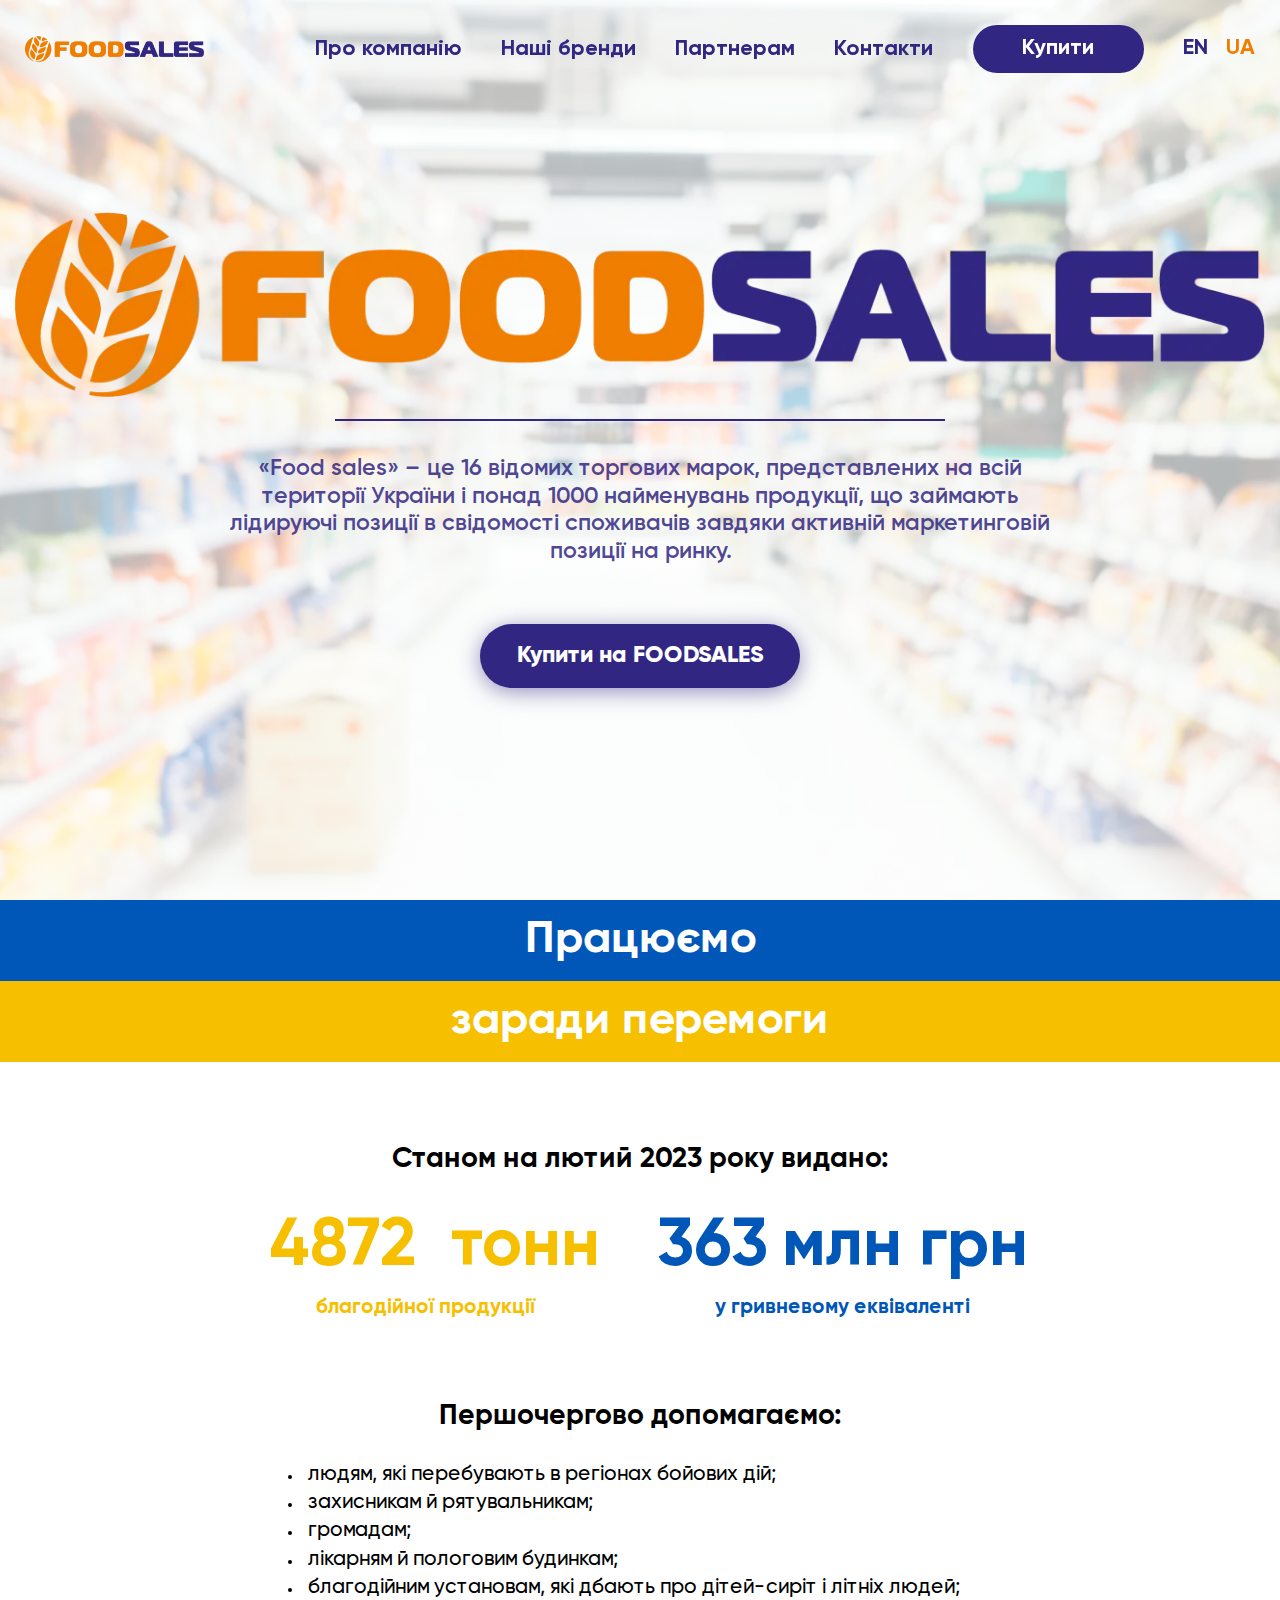
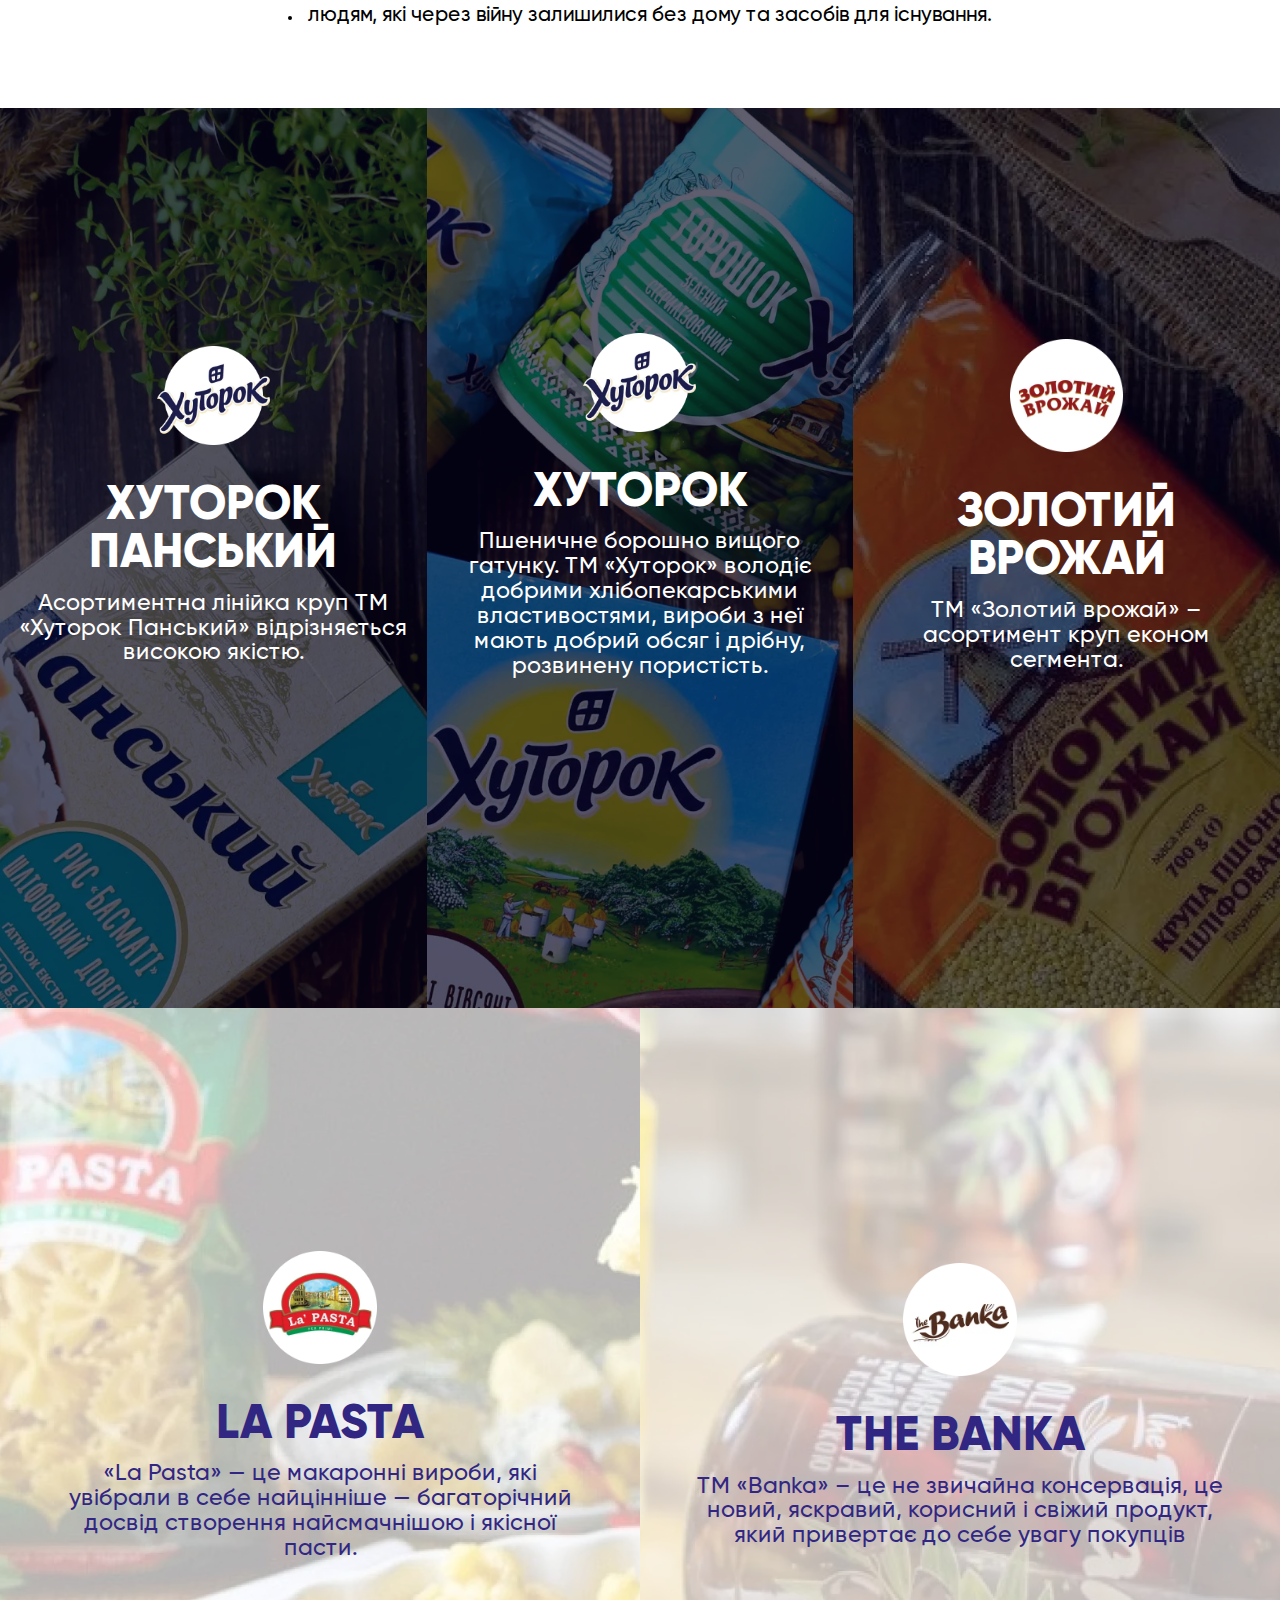
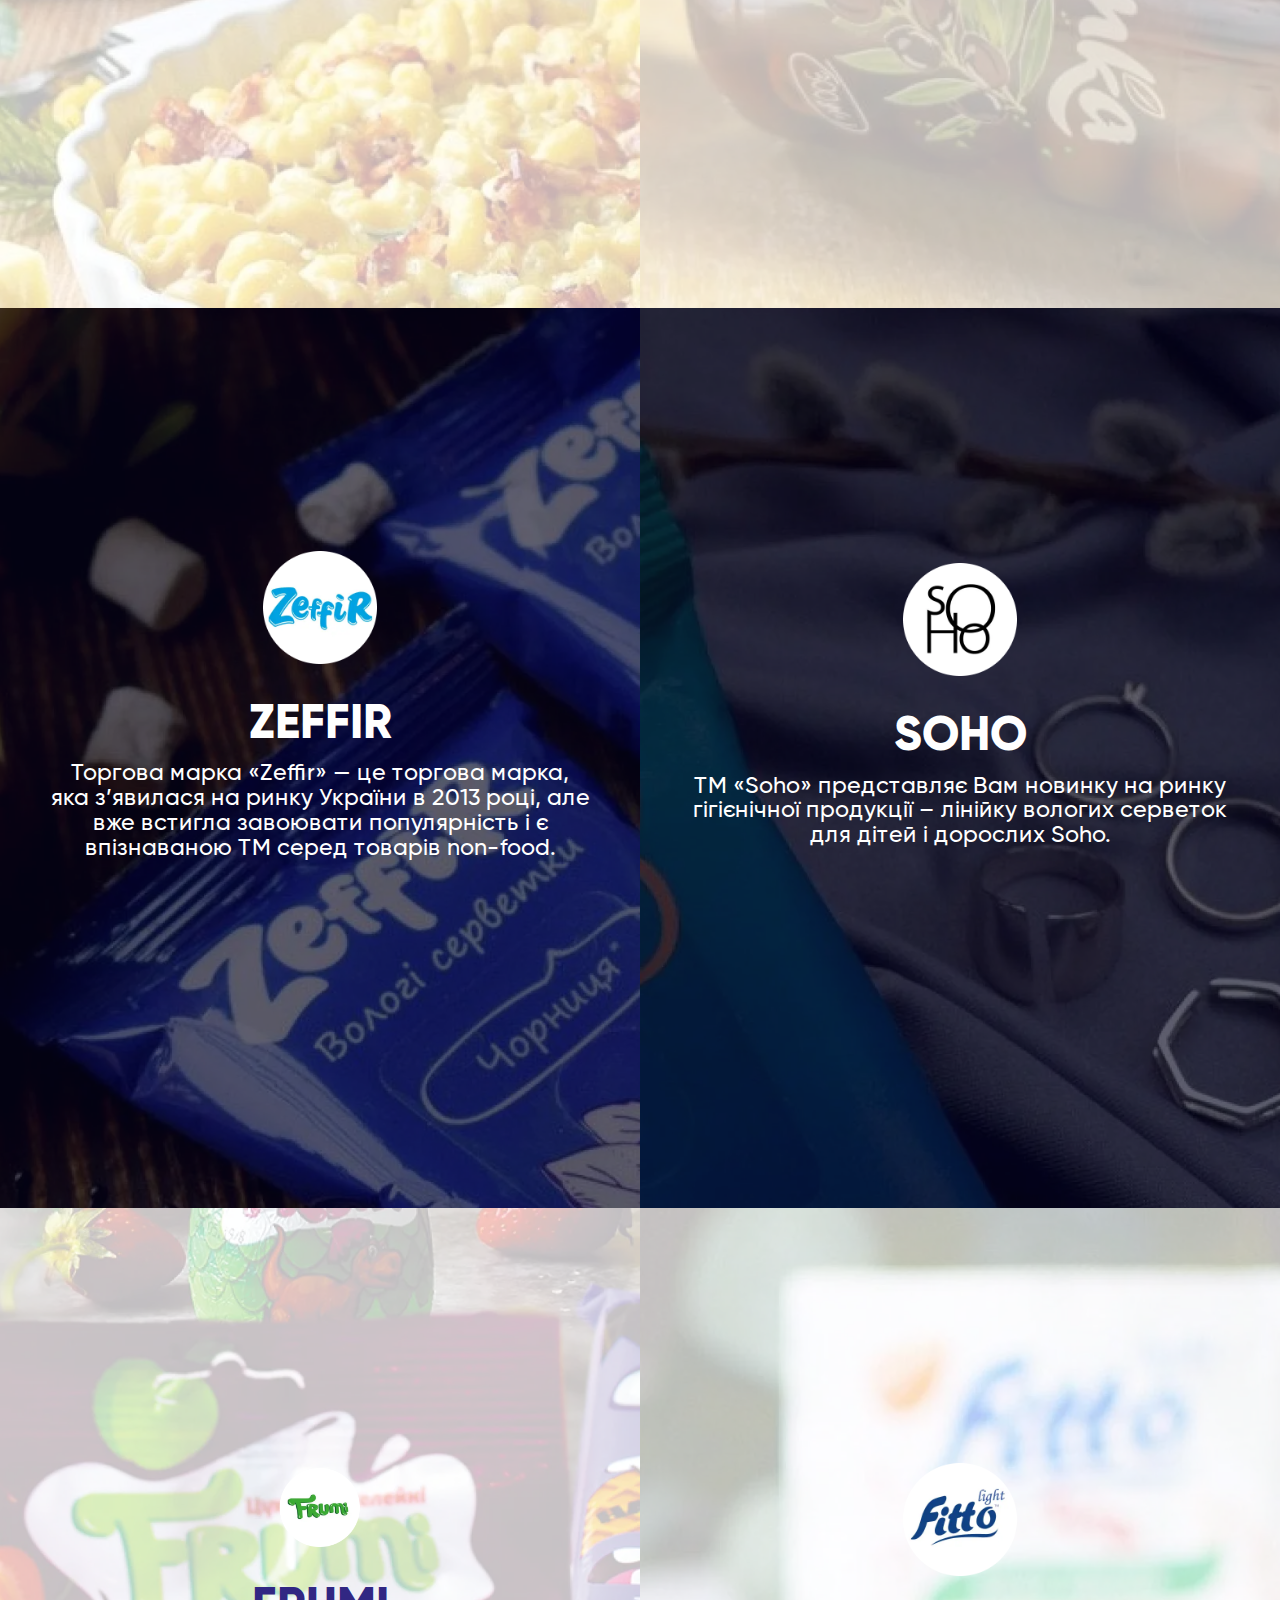
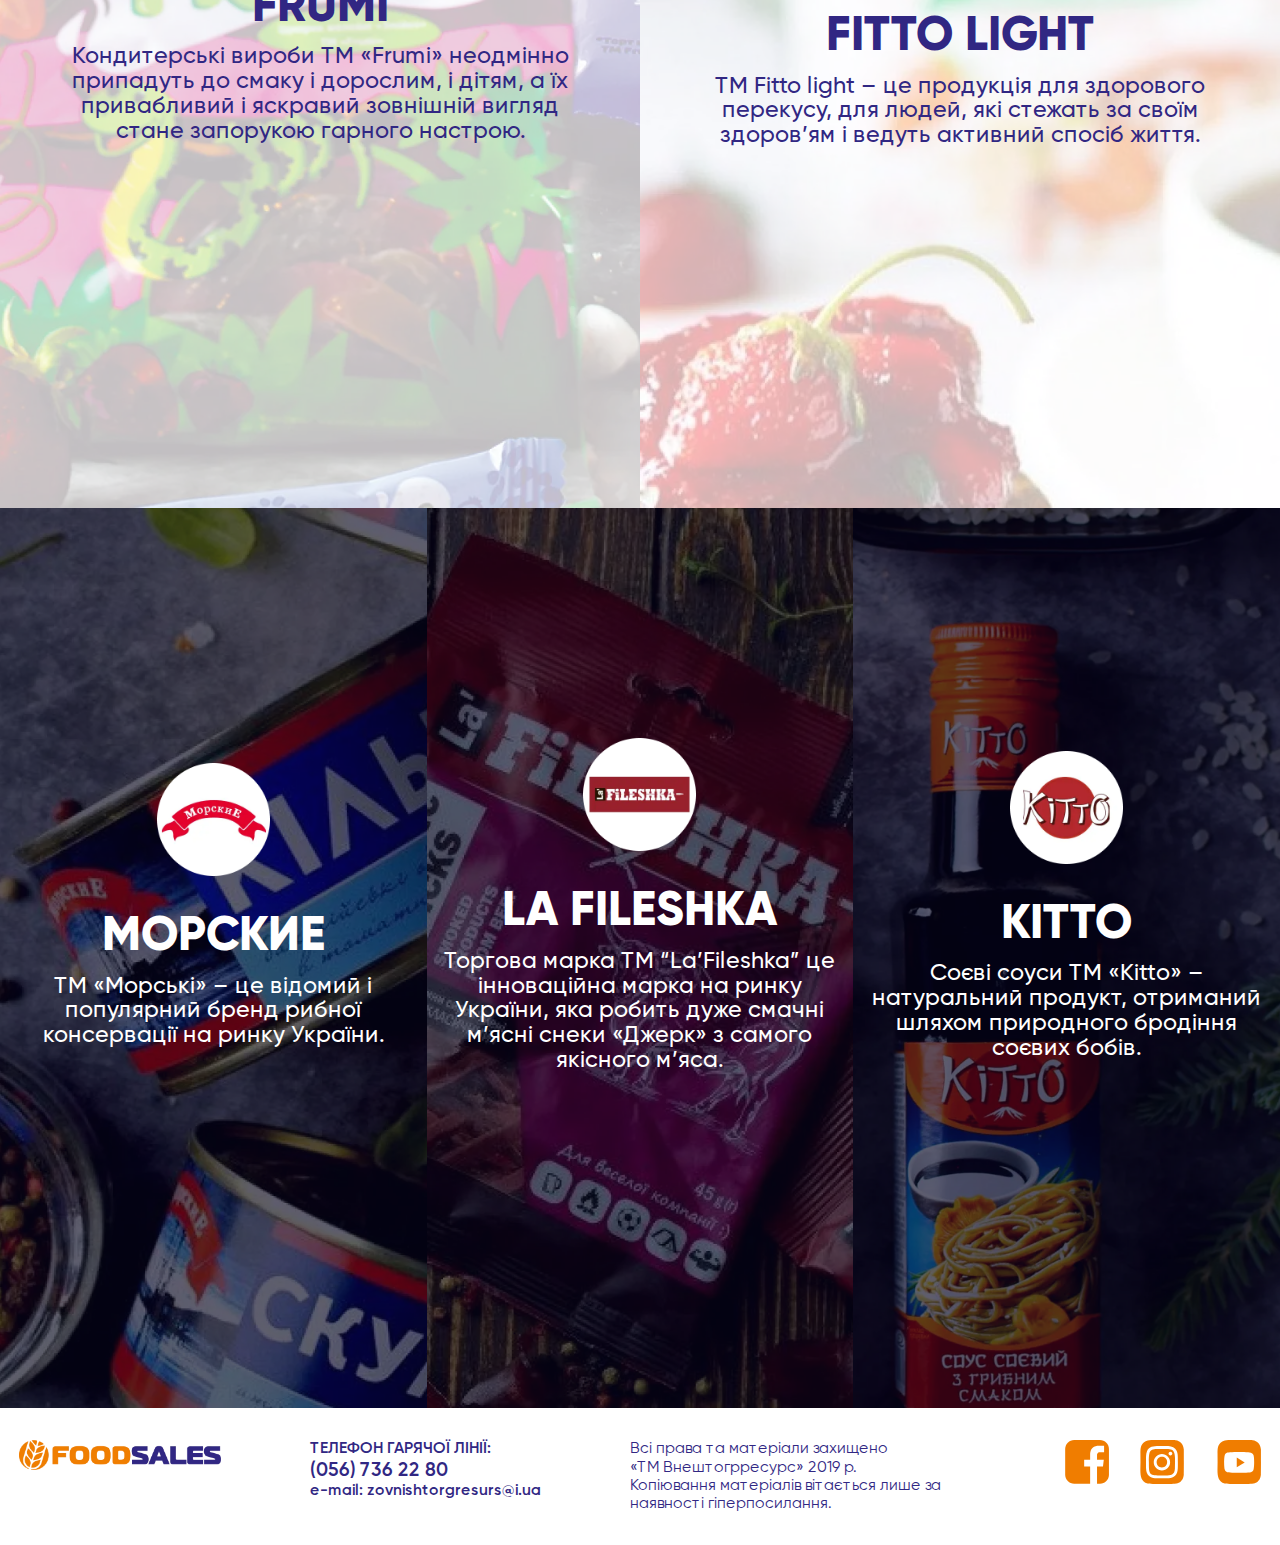
==== commit 1779fbe1: "update" ====
--- a/docs/index.html
+++ b/docs/index.html
@@ -6,7 +6,7 @@
 	<meta charset="UTF-8">
 	<meta name="format-detection" content="telephone=no">
 	<!-- <style>body{opacity: 0;}</style> -->
-	<link rel="stylesheet" href="css/style.min.css?_v=20230519141059">
+	<link rel="stylesheet" href="css/style.min.css?_v=20230519145153">
 	<link rel="shortcut icon" href="favicon.ico">
 	<!-- <meta name="robots" content="noindex, nofollow"> -->
 	<meta name="viewport" content="width=device-width, initial-scale=1.0">
@@ -23,9 +23,9 @@
 					<nav class="menu__body">
 						<ul class="menu__list">
 							<li class="menu__item"><a href="#" class="menu__link">Про компанію</a></li>
-							<li class="menu__item"><a href="#" class="menu__link">Наші бренди</a></li>
+							<li class="menu__item"><a href="#" data-goto-header data-goto=".products" class="menu__link">Наші бренди</a></li>
 							<li class="menu__item"><a href="#" class="menu__link">Партнерам</a></li>
-							<li class="menu__item"><a href="#" class="menu__link">Контакти</a></li>
+							<li class="menu__item"><a href="#" data-goto-header data-goto=".footer" class="menu__link">Контакти</a></li>
 						</ul>
 					</nav>
 					<button type="button" class="menu__btn btn btn_blue">Купити</button>
@@ -47,7 +47,9 @@
 						<picture><source srcset="img/logo.webp" type="image/webp"><img src="img/logo.png" class="main__logo-img" alt="logo"></picture>
 					</div>
 					<p class="main__text">«Food sales» – це 16 відомих торгових марок, представлених на всій території України і понад 1000 найменувань продукції, що займають лідируючі позиції в свідомості споживачів завдяки активній маркетинговій позиції на ринку.</p>
-					<button type="button" class="main__btn btn btn_blue">Купити на FOODSALES</button>
+					<div class="main__btn-wrapper">
+						<button type="button" class="main__btn btn btn_blue">Купити на FOODSALES</button>
+					</div>
 				</div>
 			</section>
 			<section class="aid">
@@ -324,7 +326,7 @@
 			</div>
 		</footer>
 	</div>
-	<script src="js/app.min.js?_v=20230519141059"></script>
+	<script src="js/app.min.js?_v=20230519145153"></script>
 </body>
 
 </html>--- a/docs/css/style.min.css
+++ b/docs/css/style.min.css
@@ -1 +1 @@
-@charset "UTF-8";@font-face{font-family:Gilroy;font-display:swap;src:url(../fonts/Gilroy-Bold.woff2) format("woff2"),url(../fonts/Gilroy-Bold.woff) format("woff");font-weight:700;font-style:normal}@font-face{font-family:Gilroy;font-display:swap;src:url(../fonts/Gilroy-Extrabold.woff2) format("woff2"),url(../fonts/Gilroy-Extrabold.woff) format("woff");font-weight:800;font-style:normal}@font-face{font-family:Gilroy;font-display:swap;src:url(../fonts/Gilroy-Medium.woff2) format("woff2"),url(../fonts/Gilroy-Medium.woff) format("woff");font-weight:500;font-style:normal}@font-face{font-family:Gilroy;font-display:swap;src:url(../fonts/Gilroy-Regular.woff2) format("woff2"),url(../fonts/Gilroy-Regular.woff) format("woff");font-weight:400;font-style:normal}@font-face{font-family:Gilroy;font-display:swap;src:url(../fonts/Gilroy-Semibold.woff2) format("woff2"),url(../fonts/Gilroy-Semibold.woff) format("woff");font-weight:600;font-style:normal}*{padding:0;margin:0;border:0}*,:after,:before{-webkit-box-sizing:border-box;box-sizing:border-box}body,html{height:100%;min-width:320px}body{color:#000;line-height:1;font-family:Gilroy,sans-serif;font-size:1rem;-ms-text-size-adjust:100%;-moz-text-size-adjust:100%;-webkit-text-size-adjust:100%;-webkit-font-smoothing:antialiased;-moz-osx-font-smoothing:grayscale}button,input,textarea{font-family:Gilroy,sans-serif;font-size:inherit;line-height:inherit}button{cursor:pointer;color:inherit;background-color:transparent}a{color:inherit;text-decoration:none}ul li{list-style:none}img{vertical-align:top}h1,h2,h3,h4,h5,h6{font-weight:inherit;font-size:inherit}.lock body{overflow:hidden;-ms-touch-action:none;touch-action:none;-ms-scroll-chaining:none;overscroll-behavior:none}.wrapper{min-height:100%;display:-webkit-box;display:-ms-flexbox;display:flex;-webkit-box-orient:vertical;-webkit-box-direction:normal;-ms-flex-direction:column;flex-direction:column;overflow:hidden}@supports (overflow:clip){.wrapper{overflow:clip}}.wrapper>main{-webkit-box-flex:1;-ms-flex:1 1 auto;flex:1 1 auto}.wrapper>*{min-width:0}[class*=-ibg]{position:relative}[class*=-ibg] img{position:absolute;width:100%;height:100%;top:0;left:0;-o-object-fit:cover;object-fit:cover}[class*=-ibg_contain] img{-o-object-fit:contain;object-fit:contain}.btn{display:-webkit-box;display:-ms-flexbox;display:flex;-webkit-box-align:center;-ms-flex-align:center;align-items:center;-webkit-box-pack:center;-ms-flex-pack:center;justify-content:center;padding:.3125rem;text-align:center;border-radius:3.125rem;line-height:1.23;-webkit-transition:all .3s ease 0s;-o-transition:all .3s ease 0s;transition:all .3s ease 0s}.btn_blue{background-color:#312783;color:#fff}.btn_orange{background-color:#f07d00;color:#fff}.text-yellow{color:#f6c000}.text-blue{color:#0057b8}.bg-blue{background-color:#0057b8}.bg-yellow{background-color:#f6c000}.header{position:fixed;top:0;left:0;width:100%;z-index:50;display:-webkit-box;display:-ms-flexbox;display:flex;-webkit-box-align:center;-ms-flex-align:center;align-items:center}.header._header-scroll{background-color:#fff;-webkit-box-shadow:0 2px 20px rgba(44,44,44,.5);box-shadow:0 2px 20px rgba(44,44,44,.5);-webkit-transition:all .3s ease 0s;-o-transition:all .3s ease 0s;transition:all .3s ease 0s}.header__container{display:-webkit-box;display:-ms-flexbox;display:flex;width:100%;-webkit-box-align:center;-ms-flex-align:center;align-items:center;-webkit-box-pack:justify;-ms-flex-pack:justify;justify-content:space-between;-webkit-column-gap:3.125rem;-moz-column-gap:3.125rem;column-gap:3.125rem}.header__logo{position:relative;z-index:5}.header__logo-img{height:auto}.menu{display:-webkit-box;display:-ms-flexbox;display:flex}.menu-open .menu{opacity:1;pointer-events:all}.menu__body{display:-webkit-box;display:-ms-flexbox;display:flex;-webkit-box-align:center;-ms-flex-align:center;align-items:center}.menu__list{display:-webkit-box;display:-ms-flexbox;display:flex;-ms-flex-wrap:wrap;flex-wrap:wrap;row-gap:.625rem}.menu__link{font-weight:700;font-size:1.375rem;line-height:1.2272727273;color:#312783;-webkit-transition:color .3s ease 0s;-o-transition:color .3s ease 0s;transition:color .3s ease 0s}.menu__btn{width:10.6875rem;height:3rem;font-weight:700;font-size:1.375rem}.menu__language{display:-webkit-box;display:-ms-flexbox;display:flex;-webkit-box-align:center;-ms-flex-align:center;align-items:center;-webkit-column-gap:1.125rem;-moz-column-gap:1.125rem;column-gap:1.125rem}.menu__lng{font-weight:700;font-size:1.375rem;line-height:1.23;color:#312783;-webkit-transition:all .3s ease 0s;-o-transition:all .3s ease 0s;transition:all .3s ease 0s}.menu__lng.active{color:#f07d00}.icon-menu{display:none}.footer__container{display:-webkit-box;display:-ms-flexbox;display:flex;-webkit-box-pack:justify;-ms-flex-pack:justify;justify-content:space-between;width:100%;max-width:100rem;-webkit-column-gap:1.25rem;-moz-column-gap:1.25rem;column-gap:1.25rem;-ms-flex-wrap:wrap;flex-wrap:wrap}.footer__logo img{height:auto}.footer__copyright{color:#312783}.footer__copyright-txt{font-weight:400;line-height:1.1666666667;max-width:21.625rem}.contacts-ftr{color:#312783}.contacts-ftr__tel-txt{text-transform:uppercase;font-weight:600;line-height:1.1666666667}.contacts-ftr__tel-numb{font-weight:600;line-height:1.2083333333}.contacts-ftr__email-txt{font-weight:600;line-height:1.1666666667}.social-ftr{display:-webkit-box;display:-ms-flexbox;display:flex}.social-ftr__link{display:inline-block;-webkit-transition:opacity .3s ease 0s;-o-transition:opacity .3s ease 0s;transition:opacity .3s ease 0s}.social-ftr__icon{height:auto}.main{position:relative;height:100vh;display:-webkit-box;display:-ms-flexbox;display:flex;-webkit-box-orient:vertical;-webkit-box-direction:normal;-ms-flex-direction:column;flex-direction:column;-webkit-box-pack:center;-ms-flex-pack:center;justify-content:center;-webkit-box-align:center;-ms-flex-align:center;align-items:center}.main__bg{position:absolute;top:0;left:0;width:100%;height:100%;z-index:-1}.main__bg::after{content:"";position:absolute;top:0;left:0;width:100%;height:100%;background:-webkit-gradient(linear,left bottom,left top,from(rgba(255,255,255,.7)),to(rgba(255,255,255,.7)));background:-o-linear-gradient(bottom,rgba(255,255,255,.7),rgba(255,255,255,.7));background:linear-gradient(0deg,rgba(255,255,255,.7),rgba(255,255,255,.7))}.main__bg-img{position:absolute;width:100%;height:100%;-o-object-fit:cover;object-fit:cover}.main__container{display:-webkit-box;display:-ms-flexbox;display:flex;-webkit-box-orient:vertical;-webkit-box-direction:normal;-ms-flex-direction:column;flex-direction:column;-webkit-box-pack:center;-ms-flex-pack:center;justify-content:center;-webkit-box-align:center;-ms-flex-align:center;align-items:center;padding:0 .9375rem}.main__logo-img{width:100%;height:auto}.main__text{font-weight:600;line-height:1.2;text-align:center;color:rgba(49,39,131,.86);max-width:51.875rem;position:relative}.main__text::before{content:"";position:absolute;left:50%;-webkit-transform:translateX(-50%);-ms-transform:translateX(-50%);transform:translateX(-50%);width:100%;max-width:38.125rem;height:.125rem;background-color:#312783}.main__btn{-webkit-box-shadow:0 4px 21px rgba(49,39,131,.5);box-shadow:0 4px 21px rgba(49,39,131,.5);font-weight:800}.aid__container{padding:0 .9375rem;display:-webkit-box;display:-ms-flexbox;display:flex;-webkit-box-orient:vertical;-webkit-box-direction:normal;-ms-flex-direction:column;flex-direction:column;-webkit-box-align:center;-ms-flex-align:center;align-items:center}.aid__title{font-weight:700;line-height:1.2058823529;text-align:center}.aid__title:not(:last-child){margin-bottom:1.875rem}.aid__list{padding-left:1.25rem}.aid__item{font-weight:500;line-height:1.1666666667;position:relative}.aid__item::before{content:"";position:absolute;left:-1.25rem;top:50%;border-radius:50%;width:.25rem;height:.25rem;background-color:#000}.aid__item:not(:last-child){margin-bottom:.25rem}.flag-aid{padding:.8125rem 0}.flag-aid__text{font-weight:700;line-height:1.2166666667;color:#fff;text-align:center}.counter-aid{display:-webkit-box;display:-ms-flexbox;display:flex;-webkit-box-pack:center;-ms-flex-pack:center;justify-content:center}.counter-aid__block{text-align:center}.counter-aid__num{font-weight:700;line-height:1.2}.counter-aid__num:not(:last-child){margin-bottom:.625rem}.counter-aid__count{display:inline-block}.counter-aid__text{font-weight:700}.products__block{overflow:hidden;height:100vh}.products__block_three{display:-ms-grid;display:grid;-ms-grid-columns:33.33% 33.33% 33.33%;grid-template-columns:33.33% 33.33% 33.33%}.products__block_three .item:nth-child(1) .item__bg-img{left:0}.products__block_three .item:nth-child(2) .item__bg-img{left:50%;-webkit-transform:translateX(-50%);-ms-transform:translateX(-50%);transform:translateX(-50%)}.products__block_three .item:nth-child(3) .item__bg-img{right:0}.products__block_two{display:-ms-grid;display:grid;-ms-grid-columns:50% 50%;grid-template-columns:50% 50%}.products__block_two .item:nth-child(1) .item__bg-img{left:0}.products__block_two .item:nth-child(2) .item__bg-img{right:0}.item{position:relative;overflow:hidden;height:100%;-webkit-transition:all 0s ease .3s;-o-transition:all 0s ease .3s;transition:all 0s ease .3s}.item._hover .item__bg-img{opacity:1}.item._hover .item__wrapper{opacity:1}._hover-block .item{overflow:initial}.touch ._hover-block .item{overflow:hidden}.item::before{content:"";position:absolute;top:0;left:0;width:100%;height:100%;z-index:2}.block-light-black .item::before{background-color:rgba(5,3,28,.64)}.block-white .item::before{background-color:rgba(255,255,255,.7)}.item__bg{position:absolute;top:0;left:0;width:100%;height:100%;z-index:1}.item__bg-img{position:absolute;width:100vw;height:100vh;top:0;-o-object-fit:cover;object-fit:cover;opacity:1}._hover-block .item__bg-img{opacity:0}.touch ._hover-block .item__bg-img{opacity:1}.item__wrapper{position:relative;z-index:2;width:100%;height:100%;display:-webkit-box;display:-ms-flexbox;display:flex;-webkit-box-orient:vertical;-webkit-box-direction:normal;-ms-flex-direction:column;flex-direction:column;padding:0 .9375rem 0;-webkit-box-align:center;-ms-flex-align:center;align-items:center;-webkit-box-pack:center;-ms-flex-pack:center;justify-content:center;opacity:1;-webkit-transition:opacity .3s linear 0s;-o-transition:opacity .3s linear 0s;transition:opacity .3s linear 0s}._hover-block .item__wrapper{opacity:.4}.touch ._hover-block .item__wrapper{opacity:1}.item__link{display:-webkit-box;display:-ms-flexbox;display:flex;-webkit-box-orient:vertical;-webkit-box-direction:normal;-ms-flex-direction:column;flex-direction:column;-webkit-box-align:center;-ms-flex-align:center;align-items:center}.item__link:not(:last-child){margin-bottom:2.375rem}.item__logo-img{height:auto}.item__logo-img:not(:last-child){margin-bottom:2.3125rem}.item__title{font-weight:800;line-height:1.015625;text-align:center;max-width:23.75rem}.block-light-black .item__title{color:#fff}.block-white .item__title{color:#312783}.item__title:not(:last-child){margin-bottom:.8125rem}.item__subtitle{font-weight:500;line-height:107%;text-align:center;max-width:33.75rem}.block-light-black .item__subtitle{color:#fff}.block-white .item__subtitle{color:#312783}.item__btn{width:100%;max-width:17.5rem;height:4.125rem;-webkit-column-gap:.9375rem;-moz-column-gap:.9375rem;column-gap:.9375rem;opacity:0;pointer-events:none;-webkit-transition:all .3s ease 0s;-o-transition:all .3s ease 0s;transition:all .3s ease 0s}.item__btn span{font-weight:800;font-size:1.875rem;line-height:107%}.item__btn img{padding-top:.3125rem;width:4.6875rem;-webkit-filter:invert(100%) sepia(100%) saturate(0) hue-rotate(288deg) brightness(102%) contrast(102%);filter:invert(100%) sepia(100%) saturate(0) hue-rotate(288deg) brightness(102%) contrast(102%)}.block-light-black .item__btn{color:#fff;background-color:#f07d00}.block-white .item__btn{color:#fff;background-color:#312783}@media (min-width:120em){[class*=__container]{padding-left:.9375rem}[class*=__container]{padding-right:.9375rem}.header{height:8.125rem}.header__container{padding-left:3.125rem}.header__container{padding-right:3.125rem}.header__logo-img{width:14.9375rem}.menu{-webkit-column-gap:4.6875rem;-moz-column-gap:4.6875rem;column-gap:4.6875rem}.menu__list{-webkit-column-gap:4.6875rem;-moz-column-gap:4.6875rem;column-gap:4.6875rem}.footer__container{padding-left:3.125rem}.footer__container{padding-right:3.125rem}.footer__container{padding-top:2.5rem}.footer__container{padding-bottom:2.5rem}.footer__logo img{width:14.9375rem}.footer__copyright-txt{font-size:1.125rem}.contacts-ftr__tel-txt{font-size:1.125rem}.contacts-ftr__tel-numb{font-size:1.5rem}.contacts-ftr__email-txt{font-size:1.125rem}.social-ftr{-webkit-column-gap:2.375rem;-moz-column-gap:2.375rem;column-gap:2.375rem}.social-ftr__icon{width:3.4375rem}.main__logo{margin-bottom:4.8125rem}.main__text{font-size:1.875rem}.main__text::before{top:-3.125rem}.main__text{margin-bottom:4.8125rem}.main__btn{width:25.625rem}.main__btn{height:5.125rem}.main__btn{font-size:1.875rem}.aid__container{padding-top:6.25rem}.aid__container{padding-bottom:6.25rem}.aid__title{font-size:2.125rem}.aid__item{font-size:1.5rem}.flag-aid__text{font-size:3.75rem}.counter-aid{-webkit-column-gap:6.0625rem;-moz-column-gap:6.0625rem;column-gap:6.0625rem}.counter-aid:not(:last-child){margin-bottom:6.25rem}.counter-aid__num{font-size:5.625rem}.counter-aid__count.count-one{width:14.75rem}.counter-aid__count.count-two{width:8.8125rem}.counter-aid__text{font-size:1.5rem}.item__logo-img{width:8.75rem}.item__title{font-size:4rem}.item__subtitle{font-size:1.875rem}}@media (min-width:1921px){.footer__container{margin:0 auto}}@media (max-width:1200px){.menu{overflow-y:auto;opacity:0;pointer-events:none;position:fixed;top:0;left:0;width:100%;height:100%;background-color:#fff;-webkit-box-orient:vertical;-webkit-box-direction:normal;-ms-flex-direction:column;flex-direction:column;-webkit-box-align:center;-ms-flex-align:center;align-items:center;-webkit-box-pack:center;-ms-flex-pack:center;justify-content:center;row-gap:3.125rem;-webkit-transition:all .5s ease 0s;-o-transition:all .5s ease 0s;transition:all .5s ease 0s}.menu__list{-webkit-box-orient:vertical;-webkit-box-direction:normal;-ms-flex-direction:column;flex-direction:column;-webkit-box-align:center;-ms-flex-align:center;align-items:center;row-gap:3.125rem}.menu__item{opacity:0;position:relative;-webkit-transform:translateY(100%);-ms-transform:translateY(100%);transform:translateY(100%);-webkit-transition:all .5s ease 0s;-o-transition:all .5s ease 0s;transition:all .5s ease 0s}.menu-open .menu__item{opacity:1;-webkit-transform:translateY(0);-ms-transform:translateY(0);transform:translateY(0)}.menu-open .menu__item:nth-child(1){-webkit-transition-delay:0s;-o-transition-delay:0s;transition-delay:0s}.menu-open .menu__item:nth-child(2){-webkit-transition-delay:.1s;-o-transition-delay:.1s;transition-delay:.1s}.menu-open .menu__item:nth-child(3){-webkit-transition-delay:.2s;-o-transition-delay:.2s;transition-delay:.2s}.menu-open .menu__item:nth-child(4){-webkit-transition-delay:.3s;-o-transition-delay:.3s;transition-delay:.3s}.menu__link{text-transform:uppercase;font-weight:800}.menu__btn{text-transform:uppercase;opacity:0;-webkit-transition:all .5s ease 0s;-o-transition:all .5s ease 0s;transition:all .5s ease 0s}.menu-open .menu__btn{opacity:1;-webkit-transition-delay:.4s;-o-transition-delay:.4s;transition-delay:.4s}.menu__language{opacity:0;-webkit-transition:all .5s ease 0s;-o-transition:all .5s ease 0s;transition:all .5s ease 0s}.menu-open .menu__language{opacity:1;-webkit-transition-delay:.5s;-o-transition-delay:.5s;transition-delay:.5s}.icon-menu{display:block;position:relative;width:1.5625rem;height:.75rem;z-index:5}.icon-menu span,.icon-menu::after,.icon-menu::before{content:"";-webkit-transition:all .3s ease 0s;-o-transition:all .3s ease 0s;transition:all .3s ease 0s;right:0;position:absolute;width:100%;height:.125rem;background-color:#312783}.icon-menu::before{top:0}.icon-menu::after{bottom:0}.icon-menu span{top:calc(50% - .0625rem)}.menu-open .icon-menu span{width:0}.menu-open .icon-menu::before{top:calc(50% - .0625rem);-webkit-transform:rotate(-45deg);-ms-transform:rotate(-45deg);transform:rotate(-45deg)}.menu-open .icon-menu::after{bottom:calc(50% - .0625rem);-webkit-transform:rotate(45deg);-ms-transform:rotate(45deg);transform:rotate(45deg)}}@media (max-width:1200px) and (any-hover:none){.icon-menu{cursor:default}}@media (max-width:75em){.footer__container{padding-left:.9375rem}.footer__container{padding-right:.9375rem}}@media (max-width:1100px){.footer__copyright-txt{max-width:15.625rem}}@media (max-width:64em){.header__container{padding-left:.9375rem}.header__container{padding-right:.9375rem}.menu{-webkit-column-gap:1.5625rem;-moz-column-gap:1.5625rem;column-gap:1.5625rem}.menu__list{-webkit-column-gap:1.5625rem;-moz-column-gap:1.5625rem;column-gap:1.5625rem}}@media (max-width:48em){.main__text::before{width:61%}.main__btn{text-transform:uppercase}.counter-aid{-webkit-column-gap:1.5625rem;-moz-column-gap:1.5625rem;column-gap:1.5625rem}.products__block_three{-ms-grid-columns:auto;grid-template-columns:auto;-ms-grid-rows:33.33% 33.33% 33.33%;grid-template-rows:33.33% 33.33% 33.33%}.products__block_two{-ms-grid-columns:auto;grid-template-columns:auto}.item__bg-img{width:100%;height:100%}.item__link:not(:last-child){margin-bottom:unset}.item__subtitle{font-size:1.125rem}.item__btn{display:none}}@media (max-width:650px){.footer__container{-webkit-box-orient:vertical;-webkit-box-direction:normal;-ms-flex-direction:column;flex-direction:column;-webkit-box-align:center;-ms-flex-align:center;align-items:center;row-gap:.9375rem;text-align:center}.footer__logo{-webkit-box-ordinal-group:2;-ms-flex-order:1;order:1}.footer__copyright{-webkit-box-ordinal-group:5;-ms-flex-order:4;order:4}.footer__copyright-txt{max-width:13.75rem}.contacts-ftr{-webkit-box-ordinal-group:4;-ms-flex-order:3;order:3}.social-ftr{-webkit-box-ordinal-group:3;-ms-flex-order:2;order:2}}@media (max-width:600px){.counter-aid{-webkit-box-orient:vertical;-webkit-box-direction:reverse;-ms-flex-direction:column-reverse;flex-direction:column-reverse;row-gap:1.25rem}}@media (max-width:20em){[class*=__container]{padding-left:.9375rem}[class*=__container]{padding-right:.9375rem}.header{height:3.125rem}.header__logo-img{width:5.5rem}.footer__container{padding-top:1.25rem}.footer__container{padding-bottom:1.25rem}.footer__copyright-txt{font-size:.75rem}.contacts-ftr__tel-txt{font-size:.75rem}.contacts-ftr__tel-numb{font-size:.75rem}.contacts-ftr__email-txt{font-size:.75rem}.social-ftr{-webkit-column-gap:1.25rem;-moz-column-gap:1.25rem;column-gap:1.25rem}.social-ftr__icon{width:1.875rem}.main__logo{margin-bottom:1.8125rem}.main__text{font-size:.8125rem}.main__text::before{top:-.875rem}.main__text{margin-bottom:1.8125rem}.main__btn{width:11.5rem}.main__btn{height:2.375rem}.main__btn{font-size:.8125rem}.aid__container{padding-top:3.125rem}.aid__container{padding-bottom:3.125rem}.aid__title{font-size:1.25rem}.aid__item{font-size:1rem}.flag-aid__text{font-size:1.4375rem}.counter-aid:not(:last-child){margin-bottom:3.125rem}.counter-aid__num{font-size:2.1875rem}.counter-aid__count.count-one{width:6.25rem}.counter-aid__count.count-two{width:3.75rem}.counter-aid__text{font-size:1rem}}@media (max-width:29.875em){.footer__copyright-txt{font-weight:500}.contacts-ftr__tel-txt{font-weight:700}.contacts-ftr__tel-numb{font-weight:500}.contacts-ftr__email-txt{font-weight:500}.item__logo-img:not(:last-child){margin-bottom:.625rem}.item__title:not(:last-child){margin-bottom:.625rem}}@media (max-width:23.4375em){.footer__logo img{width:9.375rem}.item__logo-img{width:4.6875rem}.item__title{font-size:1.5rem}.item__subtitle{font-size:1rem}.item__subtitle{display:none}}@media (min-width:20em) and (max-width:120em){@supports (padding-left:clamp(0.9375rem ,0.9375rem + 0vw ,0.9375rem)){[class*=__container]{padding-left:clamp(.9375rem ,.9375rem + 0 ,.9375rem)}}@supports not (padding-left:clamp(0.9375rem ,0.9375rem + 0vw ,0.9375rem)){[class*=__container]{padding-left:calc(.9375rem + 0 * (100vw - 20rem)/ 100)}}@supports (padding-right:clamp(0.9375rem ,0.9375rem + 0vw ,0.9375rem)){[class*=__container]{padding-right:clamp(.9375rem ,.9375rem + 0 ,.9375rem)}}@supports not (padding-right:clamp(0.9375rem ,0.9375rem + 0vw ,0.9375rem)){[class*=__container]{padding-right:calc(.9375rem + 0 * (100vw - 20rem)/ 100)}}@supports (height:clamp(3.125rem ,2.125rem + 5vw ,8.125rem)){.header{height:clamp(3.125rem ,2.125rem + 5vw ,8.125rem)}}@supports not (height:clamp(3.125rem ,2.125rem + 5vw ,8.125rem)){.header{height:calc(3.125rem + 5 * (100vw - 20rem)/ 100)}}@supports (width:clamp(5.5rem ,3.6125rem + 9.4375vw ,14.9375rem)){.header__logo-img{width:clamp(5.5rem ,3.6125rem + 9.4375vw ,14.9375rem)}}@supports not (width:clamp(5.5rem ,3.6125rem + 9.4375vw ,14.9375rem)){.header__logo-img{width:calc(5.5rem + 9.4375 * (100vw - 20rem)/ 100)}}@supports (padding-top:clamp(1.25rem ,1rem + 1.25vw ,2.5rem)){.footer__container{padding-top:clamp(1.25rem ,1rem + 1.25vw ,2.5rem)}}@supports not (padding-top:clamp(1.25rem ,1rem + 1.25vw ,2.5rem)){.footer__container{padding-top:calc(1.25rem + 1.25 * (100vw - 20rem)/ 100)}}@supports (padding-bottom:clamp(1.25rem ,1rem + 1.25vw ,2.5rem)){.footer__container{padding-bottom:clamp(1.25rem ,1rem + 1.25vw ,2.5rem)}}@supports not (padding-bottom:clamp(1.25rem ,1rem + 1.25vw ,2.5rem)){.footer__container{padding-bottom:calc(1.25rem + 1.25 * (100vw - 20rem)/ 100)}}@supports (font-size:clamp(0.75rem ,0.675rem + 0.375vw ,1.125rem)){.footer__copyright-txt{font-size:clamp(.75rem ,.675rem + .375vw ,1.125rem)}}@supports not (font-size:clamp(0.75rem ,0.675rem + 0.375vw ,1.125rem)){.footer__copyright-txt{font-size:calc(.75rem + .375 * (100vw - 20rem)/ 100)}}@supports (font-size:clamp(0.75rem ,0.675rem + 0.375vw ,1.125rem)){.contacts-ftr__tel-txt{font-size:clamp(.75rem ,.675rem + .375vw ,1.125rem)}}@supports not (font-size:clamp(0.75rem ,0.675rem + 0.375vw ,1.125rem)){.contacts-ftr__tel-txt{font-size:calc(.75rem + .375 * (100vw - 20rem)/ 100)}}@supports (font-size:clamp(0.75rem ,0.6rem + 0.75vw ,1.5rem)){.contacts-ftr__tel-numb{font-size:clamp(.75rem ,.6rem + .75vw ,1.5rem)}}@supports not (font-size:clamp(0.75rem ,0.6rem + 0.75vw ,1.5rem)){.contacts-ftr__tel-numb{font-size:calc(.75rem + .75 * (100vw - 20rem)/ 100)}}@supports (font-size:clamp(0.75rem ,0.675rem + 0.375vw ,1.125rem)){.contacts-ftr__email-txt{font-size:clamp(.75rem ,.675rem + .375vw ,1.125rem)}}@supports not (font-size:clamp(0.75rem ,0.675rem + 0.375vw ,1.125rem)){.contacts-ftr__email-txt{font-size:calc(.75rem + .375 * (100vw - 20rem)/ 100)}}@supports ((-moz-column-gap:clamp(1.25rem ,1.025rem + 1.125vw ,2.375rem)) or (column-gap:clamp(1.25rem ,1.025rem + 1.125vw ,2.375rem))){.social-ftr{-webkit-column-gap:clamp(1.25rem ,1.025rem + 1.125vw ,2.375rem);-moz-column-gap:clamp(1.25rem ,1.025rem + 1.125vw ,2.375rem);column-gap:clamp(1.25rem ,1.025rem + 1.125vw ,2.375rem)}}@supports not ((-moz-column-gap:clamp(1.25rem ,1.025rem + 1.125vw ,2.375rem)) or (column-gap:clamp(1.25rem ,1.025rem + 1.125vw ,2.375rem))){.social-ftr{-webkit-column-gap:calc(1.25rem + 1.125 * (100vw - 20rem)/ 100);-moz-column-gap:calc(1.25rem + 1.125 * (100vw - 20rem)/ 100);column-gap:calc(1.25rem + 1.125 * (100vw - 20rem)/ 100)}}@supports (width:clamp(1.875rem ,1.5625rem + 1.5625vw ,3.4375rem)){.social-ftr__icon{width:clamp(1.875rem ,1.5625rem + 1.5625vw ,3.4375rem)}}@supports not (width:clamp(1.875rem ,1.5625rem + 1.5625vw ,3.4375rem)){.social-ftr__icon{width:calc(1.875rem + 1.5625 * (100vw - 20rem)/ 100)}}@supports (margin-bottom:clamp(1.8125rem ,1.2125rem + 3vw ,4.8125rem)){.main__logo{margin-bottom:clamp(1.8125rem ,1.2125rem + 3vw ,4.8125rem)}}@supports not (margin-bottom:clamp(1.8125rem ,1.2125rem + 3vw ,4.8125rem)){.main__logo{margin-bottom:calc(1.8125rem + 3 * (100vw - 20rem)/ 100)}}@supports (font-size:clamp(0.8125rem ,0.6rem + 1.0625vw ,1.875rem)){.main__text{font-size:clamp(.8125rem ,.6rem + 1.0625vw ,1.875rem)}}@supports not (font-size:clamp(0.8125rem ,0.6rem + 1.0625vw ,1.875rem)){.main__text{font-size:calc(.8125rem + 1.0625 * (100vw - 20rem)/ 100)}}@supports (top:clamp(-3.125rem ,-0.425rem + -2.25vw ,-0.875rem)){.main__text::before{top:clamp(-3.125rem ,-.425rem + -2.25vw ,-.875rem)}}@supports not (top:clamp(-3.125rem ,-0.425rem + -2.25vw ,-0.875rem)){.main__text::before{top:calc(-.875rem + -2.25 * (100vw - 20rem)/ 100)}}@supports (margin-bottom:clamp(1.8125rem ,1.2125rem + 3vw ,4.8125rem)){.main__text{margin-bottom:clamp(1.8125rem ,1.2125rem + 3vw ,4.8125rem)}}@supports not (margin-bottom:clamp(1.8125rem ,1.2125rem + 3vw ,4.8125rem)){.main__text{margin-bottom:calc(1.8125rem + 3 * (100vw - 20rem)/ 100)}}@supports (width:clamp(11.5rem ,8.675rem + 14.125vw ,25.625rem)){.main__btn{width:clamp(11.5rem ,8.675rem + 14.125vw ,25.625rem)}}@supports not (width:clamp(11.5rem ,8.675rem + 14.125vw ,25.625rem)){.main__btn{width:calc(11.5rem + 14.125 * (100vw - 20rem)/ 100)}}@supports (height:clamp(2.375rem ,1.825rem + 2.75vw ,5.125rem)){.main__btn{height:clamp(2.375rem ,1.825rem + 2.75vw ,5.125rem)}}@supports not (height:clamp(2.375rem ,1.825rem + 2.75vw ,5.125rem)){.main__btn{height:calc(2.375rem + 2.75 * (100vw - 20rem)/ 100)}}@supports (font-size:clamp(0.8125rem ,0.6rem + 1.0625vw ,1.875rem)){.main__btn{font-size:clamp(.8125rem ,.6rem + 1.0625vw ,1.875rem)}}@supports not (font-size:clamp(0.8125rem ,0.6rem + 1.0625vw ,1.875rem)){.main__btn{font-size:calc(.8125rem + 1.0625 * (100vw - 20rem)/ 100)}}@supports (padding-top:clamp(3.125rem ,2.5rem + 3.125vw ,6.25rem)){.aid__container{padding-top:clamp(3.125rem ,2.5rem + 3.125vw ,6.25rem)}}@supports not (padding-top:clamp(3.125rem ,2.5rem + 3.125vw ,6.25rem)){.aid__container{padding-top:calc(3.125rem + 3.125 * (100vw - 20rem)/ 100)}}@supports (padding-bottom:clamp(3.125rem ,2.5rem + 3.125vw ,6.25rem)){.aid__container{padding-bottom:clamp(3.125rem ,2.5rem + 3.125vw ,6.25rem)}}@supports not (padding-bottom:clamp(3.125rem ,2.5rem + 3.125vw ,6.25rem)){.aid__container{padding-bottom:calc(3.125rem + 3.125 * (100vw - 20rem)/ 100)}}@supports (font-size:clamp(1.25rem ,1.075rem + 0.875vw ,2.125rem)){.aid__title{font-size:clamp(1.25rem ,1.075rem + .875vw ,2.125rem)}}@supports not (font-size:clamp(1.25rem ,1.075rem + 0.875vw ,2.125rem)){.aid__title{font-size:calc(1.25rem + .875 * (100vw - 20rem)/ 100)}}@supports (font-size:clamp(1rem ,0.9rem + 0.5vw ,1.5rem)){.aid__item{font-size:clamp(1rem ,.9rem + .5vw ,1.5rem)}}@supports not (font-size:clamp(1rem ,0.9rem + 0.5vw ,1.5rem)){.aid__item{font-size:calc(1rem + .5 * (100vw - 20rem)/ 100)}}@supports (font-size:clamp(1.4375rem ,0.975rem + 2.3125vw ,3.75rem)){.flag-aid__text{font-size:clamp(1.4375rem ,.975rem + 2.3125vw ,3.75rem)}}@supports not (font-size:clamp(1.4375rem ,0.975rem + 2.3125vw ,3.75rem)){.flag-aid__text{font-size:calc(1.4375rem + 2.3125 * (100vw - 20rem)/ 100)}}@supports (margin-bottom:clamp(3.125rem ,2.5rem + 3.125vw ,6.25rem)){.counter-aid:not(:last-child){margin-bottom:clamp(3.125rem ,2.5rem + 3.125vw ,6.25rem)}}@supports not (margin-bottom:clamp(3.125rem ,2.5rem + 3.125vw ,6.25rem)){.counter-aid:not(:last-child){margin-bottom:calc(3.125rem + 3.125 * (100vw - 20rem)/ 100)}}@supports (font-size:clamp(2.1875rem ,1.5rem + 3.4375vw ,5.625rem)){.counter-aid__num{font-size:clamp(2.1875rem ,1.5rem + 3.4375vw ,5.625rem)}}@supports not (font-size:clamp(2.1875rem ,1.5rem + 3.4375vw ,5.625rem)){.counter-aid__num{font-size:calc(2.1875rem + 3.4375 * (100vw - 20rem)/ 100)}}@supports (width:clamp(6.25rem ,4.55rem + 8.5vw ,14.75rem)){.counter-aid__count.count-one{width:clamp(6.25rem ,4.55rem + 8.5vw ,14.75rem)}}@supports not (width:clamp(6.25rem ,4.55rem + 8.5vw ,14.75rem)){.counter-aid__count.count-one{width:calc(6.25rem + 8.5 * (100vw - 20rem)/ 100)}}@supports (width:clamp(3.75rem ,2.7375rem + 5.0625vw ,8.8125rem)){.counter-aid__count.count-two{width:clamp(3.75rem ,2.7375rem + 5.0625vw ,8.8125rem)}}@supports not (width:clamp(3.75rem ,2.7375rem + 5.0625vw ,8.8125rem)){.counter-aid__count.count-two{width:calc(3.75rem + 5.0625 * (100vw - 20rem)/ 100)}}@supports (font-size:clamp(1rem ,0.9rem + 0.5vw ,1.5rem)){.counter-aid__text{font-size:clamp(1rem ,.9rem + .5vw ,1.5rem)}}@supports not (font-size:clamp(1rem ,0.9rem + 0.5vw ,1.5rem)){.counter-aid__text{font-size:calc(1rem + .5 * (100vw - 20rem)/ 100)}}}@media (min-width:64em) and (max-width:120em){@supports (padding-left:clamp(0.9375rem ,-1.5625rem + 3.90625vw ,3.125rem)){.header__container{padding-left:clamp(.9375rem ,-1.5625rem + 3.90625vw ,3.125rem)}}@supports not (padding-left:clamp(0.9375rem ,-1.5625rem + 3.90625vw ,3.125rem)){.header__container{padding-left:calc(.9375rem + 2.1875 * (100vw - 64rem)/ 56)}}@supports (padding-right:clamp(0.9375rem ,-1.5625rem + 3.90625vw ,3.125rem)){.header__container{padding-right:clamp(.9375rem ,-1.5625rem + 3.90625vw ,3.125rem)}}@supports not (padding-right:clamp(0.9375rem ,-1.5625rem + 3.90625vw ,3.125rem)){.header__container{padding-right:calc(.9375rem + 2.1875 * (100vw - 64rem)/ 56)}}@supports ((-moz-column-gap:clamp(1.5625rem ,-2.0089285714rem + 5.5803571429vw ,4.6875rem)) or (column-gap:clamp(1.5625rem ,-2.0089285714rem + 5.5803571429vw ,4.6875rem))){.menu{-webkit-column-gap:clamp(1.5625rem ,-2.0089285714rem + 5.5803571429vw ,4.6875rem);-moz-column-gap:clamp(1.5625rem ,-2.0089285714rem + 5.5803571429vw ,4.6875rem);column-gap:clamp(1.5625rem ,-2.0089285714rem + 5.5803571429vw ,4.6875rem)}}@supports not ((-moz-column-gap:clamp(1.5625rem ,-2.0089285714rem + 5.5803571429vw ,4.6875rem)) or (column-gap:clamp(1.5625rem ,-2.0089285714rem + 5.5803571429vw ,4.6875rem))){.menu{-webkit-column-gap:calc(1.5625rem + 3.125 * (100vw - 64rem)/ 56);-moz-column-gap:calc(1.5625rem + 3.125 * (100vw - 64rem)/ 56);column-gap:calc(1.5625rem + 3.125 * (100vw - 64rem)/ 56)}}@supports ((-moz-column-gap:clamp(1.5625rem ,-2.0089285714rem + 5.5803571429vw ,4.6875rem)) or (column-gap:clamp(1.5625rem ,-2.0089285714rem + 5.5803571429vw ,4.6875rem))){.menu__list{-webkit-column-gap:clamp(1.5625rem ,-2.0089285714rem + 5.5803571429vw ,4.6875rem);-moz-column-gap:clamp(1.5625rem ,-2.0089285714rem + 5.5803571429vw ,4.6875rem);column-gap:clamp(1.5625rem ,-2.0089285714rem + 5.5803571429vw ,4.6875rem)}}@supports not ((-moz-column-gap:clamp(1.5625rem ,-2.0089285714rem + 5.5803571429vw ,4.6875rem)) or (column-gap:clamp(1.5625rem ,-2.0089285714rem + 5.5803571429vw ,4.6875rem))){.menu__list{-webkit-column-gap:calc(1.5625rem + 3.125 * (100vw - 64rem)/ 56);-moz-column-gap:calc(1.5625rem + 3.125 * (100vw - 64rem)/ 56);column-gap:calc(1.5625rem + 3.125 * (100vw - 64rem)/ 56)}}}@media (min-width:75em) and (max-width:120em){@supports (padding-left:clamp(0.9375rem ,-2.7083333333rem + 4.8611111111vw ,3.125rem)){.footer__container{padding-left:clamp(.9375rem ,-2.7083333333rem + 4.8611111111vw ,3.125rem)}}@supports not (padding-left:clamp(0.9375rem ,-2.7083333333rem + 4.8611111111vw ,3.125rem)){.footer__container{padding-left:calc(.9375rem + 2.1875 * (100vw - 75rem)/ 45)}}@supports (padding-right:clamp(0.9375rem ,-2.7083333333rem + 4.8611111111vw ,3.125rem)){.footer__container{padding-right:clamp(.9375rem ,-2.7083333333rem + 4.8611111111vw ,3.125rem)}}@supports not (padding-right:clamp(0.9375rem ,-2.7083333333rem + 4.8611111111vw ,3.125rem)){.footer__container{padding-right:calc(.9375rem + 2.1875 * (100vw - 75rem)/ 45)}}}@media (min-width:23.4375em) and (max-width:120em){@supports (width:clamp(9.375rem ,8.0248786408rem + 5.7605177994vw ,14.9375rem)){.footer__logo img{width:clamp(9.375rem ,8.0248786408rem + 5.7605177994vw ,14.9375rem)}}@supports not (width:clamp(9.375rem ,8.0248786408rem + 5.7605177994vw ,14.9375rem)){.footer__logo img{width:calc(9.375rem + 5.5625 * (100vw - 23.4375rem)/ 96.5625)}}@supports (width:clamp(4.6875rem ,3.7014563107rem + 4.2071197411vw ,8.75rem)){.item__logo-img{width:clamp(4.6875rem ,3.7014563107rem + 4.2071197411vw ,8.75rem)}}@supports not (width:clamp(4.6875rem ,3.7014563107rem + 4.2071197411vw ,8.75rem)){.item__logo-img{width:calc(4.6875rem + 4.0625 * (100vw - 23.4375rem)/ 96.5625)}}@supports (font-size:clamp(1.5rem ,0.8932038835rem + 2.5889967638vw ,4rem)){.item__title{font-size:clamp(1.5rem ,.8932038835rem + 2.5889967638vw ,4rem)}}@supports not (font-size:clamp(1.5rem ,0.8932038835rem + 2.5889967638vw ,4rem)){.item__title{font-size:calc(1.5rem + 2.5 * (100vw - 23.4375rem)/ 96.5625)}}}@media (min-width:48em) and (max-width:120em){@supports ((-moz-column-gap:clamp(1.5625rem ,-1.4375rem + 6.25vw ,6.0625rem)) or (column-gap:clamp(1.5625rem ,-1.4375rem + 6.25vw ,6.0625rem))){.counter-aid{-webkit-column-gap:clamp(1.5625rem ,-1.4375rem + 6.25vw ,6.0625rem);-moz-column-gap:clamp(1.5625rem ,-1.4375rem + 6.25vw ,6.0625rem);column-gap:clamp(1.5625rem ,-1.4375rem + 6.25vw ,6.0625rem)}}@supports not ((-moz-column-gap:clamp(1.5625rem ,-1.4375rem + 6.25vw ,6.0625rem)) or (column-gap:clamp(1.5625rem ,-1.4375rem + 6.25vw ,6.0625rem))){.counter-aid{-webkit-column-gap:calc(1.5625rem + 4.5 * (100vw - 48rem)/ 72);-moz-column-gap:calc(1.5625rem + 4.5 * (100vw - 48rem)/ 72);column-gap:calc(1.5625rem + 4.5 * (100vw - 48rem)/ 72)}}@supports (font-size:clamp(1.125rem ,0.625rem + 1.0416666667vw ,1.875rem)){.item__subtitle{font-size:clamp(1.125rem ,.625rem + 1.0416666667vw ,1.875rem)}}@supports not (font-size:clamp(1.125rem ,0.625rem + 1.0416666667vw ,1.875rem)){.item__subtitle{font-size:calc(1.125rem + .75 * (100vw - 48rem)/ 72)}}}@media (min-width:23.4375em) and (max-width:30em){@supports (font-size:clamp(1rem ,0.5535714286rem + 1.9047619048vw ,1.125rem)){.item__subtitle{font-size:clamp(1rem ,.5535714286rem + 1.9047619048vw ,1.125rem)}}@supports not (font-size:clamp(1rem ,0.5535714286rem + 1.9047619048vw ,1.125rem)){.item__subtitle{font-size:calc(1rem + .125 * (100vw - 23.4375rem)/ 6.5625)}}}@media (any-hover:hover){.btn_blue:hover{background-color:#f07d00}.btn_orange:hover{background-color:#312783}.menu__link:hover{color:#f07d00}.menu__lng:hover{opacity:.7}.social-ftr__link:hover{opacity:.8}.item:hover .item__btn{opacity:1;pointer-events:all}.block-light-black .item__btn:hover{color:#f07d00;background-color:#fff}.block-light-black .item__btn:hover img{-webkit-filter:invert(49%) sepia(17%) saturate(4670%) hue-rotate(8deg) brightness(100%) contrast(104%);filter:invert(49%) sepia(17%) saturate(4670%) hue-rotate(8deg) brightness(100%) contrast(104%)}.block-white .item__btn:hover{color:#312783;background-color:#fff}.block-white .item__btn:hover img{-webkit-filter:invert(13%) sepia(68%) saturate(2909%) hue-rotate(239deg) brightness(91%) contrast(97%);filter:invert(13%) sepia(68%) saturate(2909%) hue-rotate(239deg) brightness(91%) contrast(97%)}}@media (max-height:480px){.menu{row-gap:1.5625rem}.menu__list{row-gap:1.5625rem}}@media (max-height:375px){.menu{row-gap:.9375rem}.menu__list{row-gap:.9375rem}.menu__link{font-size:1.125rem}.menu__btn{font-size:1.125rem;width:8.75rem;height:2.5rem}.menu__lng{font-size:1.125rem}}+@charset "UTF-8";@font-face{font-family:Gilroy;font-display:swap;src:url(../fonts/Gilroy-Bold.woff2) format("woff2"),url(../fonts/Gilroy-Bold.woff) format("woff");font-weight:700;font-style:normal}@font-face{font-family:Gilroy;font-display:swap;src:url(../fonts/Gilroy-Extrabold.woff2) format("woff2"),url(../fonts/Gilroy-Extrabold.woff) format("woff");font-weight:800;font-style:normal}@font-face{font-family:Gilroy;font-display:swap;src:url(../fonts/Gilroy-Medium.woff2) format("woff2"),url(../fonts/Gilroy-Medium.woff) format("woff");font-weight:500;font-style:normal}@font-face{font-family:Gilroy;font-display:swap;src:url(../fonts/Gilroy-Regular.woff2) format("woff2"),url(../fonts/Gilroy-Regular.woff) format("woff");font-weight:400;font-style:normal}@font-face{font-family:Gilroy;font-display:swap;src:url(../fonts/Gilroy-Semibold.woff2) format("woff2"),url(../fonts/Gilroy-Semibold.woff) format("woff");font-weight:600;font-style:normal}*{padding:0;margin:0;border:0}*,:after,:before{-webkit-box-sizing:border-box;box-sizing:border-box}body,html{height:100%;min-width:320px}body{color:#000;line-height:1;font-family:Gilroy,sans-serif;font-size:1rem;-ms-text-size-adjust:100%;-moz-text-size-adjust:100%;-webkit-text-size-adjust:100%;-webkit-font-smoothing:antialiased;-moz-osx-font-smoothing:grayscale}button,input,textarea{font-family:Gilroy,sans-serif;font-size:inherit;line-height:inherit}button{cursor:pointer;color:inherit;background-color:transparent}a{color:inherit;text-decoration:none}ul li{list-style:none}img{vertical-align:top}h1,h2,h3,h4,h5,h6{font-weight:inherit;font-size:inherit}.lock body{overflow:hidden;-ms-touch-action:none;touch-action:none;-ms-scroll-chaining:none;overscroll-behavior:none}.wrapper{min-height:100%;display:-webkit-box;display:-ms-flexbox;display:flex;-webkit-box-orient:vertical;-webkit-box-direction:normal;-ms-flex-direction:column;flex-direction:column;overflow:hidden}@supports (overflow:clip){.wrapper{overflow:clip}}.wrapper>main{-webkit-box-flex:1;-ms-flex:1 1 auto;flex:1 1 auto}.wrapper>*{min-width:0}[class*=-ibg]{position:relative}[class*=-ibg] img{position:absolute;width:100%;height:100%;top:0;left:0;-o-object-fit:cover;object-fit:cover}[class*=-ibg_contain] img{-o-object-fit:contain;object-fit:contain}.btn{display:-webkit-box;display:-ms-flexbox;display:flex;-webkit-box-align:center;-ms-flex-align:center;align-items:center;-webkit-box-pack:center;-ms-flex-pack:center;justify-content:center;padding:.3125rem;text-align:center;border-radius:3.125rem;line-height:1.23;-webkit-transition:all .3s ease 0s;-o-transition:all .3s ease 0s;transition:all .3s ease 0s}.btn_blue{background-color:#312783;color:#fff}.btn_orange{background-color:#f07d00;color:#fff}.text-yellow{color:#f6c000}.text-blue{color:#0057b8}.bg-blue{background-color:#0057b8}.bg-yellow{background-color:#f6c000}.header{position:fixed;top:0;left:0;width:100%;z-index:50;display:-webkit-box;display:-ms-flexbox;display:flex;-webkit-box-align:center;-ms-flex-align:center;align-items:center;opacity:0}.loaded .header{-webkit-transition:all 1s ease 1.2s;-o-transition:all 1s ease 1.2s;transition:all 1s ease 1.2s;opacity:1}.header._header-scroll{background-color:#fff;-webkit-box-shadow:0 2px 20px rgba(44,44,44,.5);box-shadow:0 2px 20px rgba(44,44,44,.5);-webkit-transition:all .3s ease 0s;-o-transition:all .3s ease 0s;transition:all .3s ease 0s}.header__container{display:-webkit-box;display:-ms-flexbox;display:flex;width:100%;-webkit-box-align:center;-ms-flex-align:center;align-items:center;-webkit-box-pack:justify;-ms-flex-pack:justify;justify-content:space-between;-webkit-column-gap:3.125rem;-moz-column-gap:3.125rem;column-gap:3.125rem}.header__logo{position:relative;z-index:5}.header__logo-img{height:auto}.menu{display:-webkit-box;display:-ms-flexbox;display:flex}.menu-open .menu{opacity:1;pointer-events:all}.menu__body{display:-webkit-box;display:-ms-flexbox;display:flex;-webkit-box-align:center;-ms-flex-align:center;align-items:center}.menu__list{display:-webkit-box;display:-ms-flexbox;display:flex;-ms-flex-wrap:wrap;flex-wrap:wrap;row-gap:.625rem}.menu__link{font-weight:700;font-size:1.375rem;line-height:1.2272727273;color:#312783;-webkit-transition:color .3s ease 0s;-o-transition:color .3s ease 0s;transition:color .3s ease 0s}.menu__btn{width:10.6875rem;height:3rem;font-weight:700;font-size:1.375rem}.menu__language{display:-webkit-box;display:-ms-flexbox;display:flex;-webkit-box-align:center;-ms-flex-align:center;align-items:center;-webkit-column-gap:1.125rem;-moz-column-gap:1.125rem;column-gap:1.125rem}.menu__lng{font-weight:700;font-size:1.375rem;line-height:1.23;color:#312783;-webkit-transition:all .3s ease 0s;-o-transition:all .3s ease 0s;transition:all .3s ease 0s}.menu__lng.active{color:#f07d00}.icon-menu{display:none}.footer__container{display:-webkit-box;display:-ms-flexbox;display:flex;-webkit-box-pack:justify;-ms-flex-pack:justify;justify-content:space-between;width:100%;max-width:100rem;-webkit-column-gap:1.25rem;-moz-column-gap:1.25rem;column-gap:1.25rem;-ms-flex-wrap:wrap;flex-wrap:wrap}.footer__logo img{height:auto}.footer__copyright{color:#312783}.footer__copyright-txt{font-weight:400;line-height:1.1666666667;max-width:21.625rem}.contacts-ftr{color:#312783}.contacts-ftr__tel-txt{text-transform:uppercase;font-weight:600;line-height:1.1666666667}.contacts-ftr__tel-numb{font-weight:600;line-height:1.2083333333}.contacts-ftr__email-txt{font-weight:600;line-height:1.1666666667}.social-ftr{display:-webkit-box;display:-ms-flexbox;display:flex}.social-ftr__link{display:inline-block;-webkit-transition:opacity .3s ease 0s;-o-transition:opacity .3s ease 0s;transition:opacity .3s ease 0s}.social-ftr__icon{height:auto}.main{position:relative;height:100vh;display:-webkit-box;display:-ms-flexbox;display:flex;-webkit-box-orient:vertical;-webkit-box-direction:normal;-ms-flex-direction:column;flex-direction:column;-webkit-box-pack:center;-ms-flex-pack:center;justify-content:center;-webkit-box-align:center;-ms-flex-align:center;align-items:center}.main__bg{position:absolute;top:0;left:0;width:100%;height:100%;z-index:-1}.main__bg::after{content:"";position:absolute;top:0;left:0;width:100%;height:100%;background:-webkit-gradient(linear,left bottom,left top,from(rgba(255,255,255,.7)),to(rgba(255,255,255,.7)));background:-o-linear-gradient(bottom,rgba(255,255,255,.7),rgba(255,255,255,.7));background:linear-gradient(0deg,rgba(255,255,255,.7),rgba(255,255,255,.7))}.main__bg-img{position:absolute;width:100%;height:100%;-o-object-fit:cover;object-fit:cover;opacity:0;-webkit-transform:scale(1.5);-ms-transform:scale(1.5);transform:scale(1.5)}.loaded .main__bg-img{-webkit-transition:all 2s ease 0s;-o-transition:all 2s ease 0s;transition:all 2s ease 0s;opacity:1;-webkit-transform:scale(1);-ms-transform:scale(1);transform:scale(1)}.main__container{display:-webkit-box;display:-ms-flexbox;display:flex;-webkit-box-orient:vertical;-webkit-box-direction:normal;-ms-flex-direction:column;flex-direction:column;-webkit-box-pack:center;-ms-flex-pack:center;justify-content:center;-webkit-box-align:center;-ms-flex-align:center;align-items:center;padding:0 .9375rem}.main__logo-img{width:100%;height:auto;opacity:0}.loaded .main__logo-img{-webkit-transition:all .7s ease .5s;-o-transition:all .7s ease .5s;transition:all .7s ease .5s;opacity:1}.main__text{font-weight:600;line-height:1.2;text-align:center;color:rgba(49,39,131,.86);max-width:51.875rem;position:relative;opacity:0;-webkit-transform:translateY(50%);-ms-transform:translateY(50%);transform:translateY(50%)}.main__text::before{content:"";position:absolute;left:50%;-webkit-transform:translateX(-50%);-ms-transform:translateX(-50%);transform:translateX(-50%);width:0%;max-width:38.125rem;height:.125rem;background-color:#312783;opacity:0}.loaded .main__text::before{width:100%;-webkit-transition:all 1s ease 1s;-o-transition:all 1s ease 1s;transition:all 1s ease 1s;opacity:1}.loaded .main__text{-webkit-transform:translateY(0);-ms-transform:translateY(0);transform:translateY(0);-webkit-transition:all .7s ease .7s;-o-transition:all .7s ease .7s;transition:all .7s ease .7s;opacity:1}.main__btn-wrapper{opacity:0}.loaded .main__btn-wrapper{-webkit-transition:opacity .7s ease .9s;-o-transition:opacity .7s ease .9s;transition:opacity .7s ease .9s;opacity:1}.main__btn{-webkit-box-shadow:0 4px 21px rgba(49,39,131,.5);box-shadow:0 4px 21px rgba(49,39,131,.5);font-weight:800}.aid__container{padding:0 .9375rem;display:-webkit-box;display:-ms-flexbox;display:flex;-webkit-box-orient:vertical;-webkit-box-direction:normal;-ms-flex-direction:column;flex-direction:column;-webkit-box-align:center;-ms-flex-align:center;align-items:center}.aid__title{font-weight:700;line-height:1.2058823529;text-align:center}.aid__title:not(:last-child){margin-bottom:1.875rem}.aid__list{padding-left:1.25rem}.aid__item{font-weight:500;line-height:1.1666666667;position:relative}.aid__item::before{content:"";position:absolute;left:-1.25rem;top:50%;border-radius:50%;width:.25rem;height:.25rem;background-color:#000}.aid__item:not(:last-child){margin-bottom:.25rem}.flag-aid{padding:.8125rem 0}.flag-aid__text{font-weight:700;line-height:1.2166666667;color:#fff;text-align:center}.counter-aid{display:-webkit-box;display:-ms-flexbox;display:flex;-webkit-box-pack:center;-ms-flex-pack:center;justify-content:center}.counter-aid__block{text-align:center}.counter-aid__num{font-weight:700;line-height:1.2}.counter-aid__num:not(:last-child){margin-bottom:.625rem}.counter-aid__count{display:inline-block}.counter-aid__text{font-weight:700}.products__block{overflow:hidden;height:100vh}.products__block_three{display:-ms-grid;display:grid;-ms-grid-columns:33.33% 33.33% 33.33%;grid-template-columns:33.33% 33.33% 33.33%}.products__block_three .item:nth-child(1) .item__bg-img{left:0}.products__block_three .item:nth-child(2) .item__bg-img{left:50%;-webkit-transform:translateX(-50%);-ms-transform:translateX(-50%);transform:translateX(-50%)}.products__block_three .item:nth-child(3) .item__bg-img{right:0}.products__block_two{display:-ms-grid;display:grid;-ms-grid-columns:50% 50%;grid-template-columns:50% 50%}.products__block_two .item:nth-child(1) .item__bg-img{left:0}.products__block_two .item:nth-child(2) .item__bg-img{right:0}.item{position:relative;overflow:hidden;height:100%;-webkit-transition:all 0s ease .3s;-o-transition:all 0s ease .3s;transition:all 0s ease .3s}.item._hover .item__bg-img{opacity:1}.item._hover .item__wrapper{opacity:1}._hover-block .item{overflow:initial}.touch ._hover-block .item{overflow:hidden}.item::before{content:"";position:absolute;top:0;left:0;width:100%;height:100%;z-index:2}.block-light-black .item::before{background-color:rgba(5,3,28,.64)}.block-white .item::before{background-color:rgba(255,255,255,.7)}.item__bg{position:absolute;top:0;left:0;width:100%;height:100%;z-index:1}.item__bg-img{position:absolute;width:100vw;height:100vh;top:0;-o-object-fit:cover;object-fit:cover;opacity:1}._hover-block .item__bg-img{opacity:0}.touch ._hover-block .item__bg-img{opacity:1}.item__wrapper{position:relative;z-index:2;width:100%;height:100%;display:-webkit-box;display:-ms-flexbox;display:flex;-webkit-box-orient:vertical;-webkit-box-direction:normal;-ms-flex-direction:column;flex-direction:column;padding:0 .9375rem 0;-webkit-box-align:center;-ms-flex-align:center;align-items:center;-webkit-box-pack:center;-ms-flex-pack:center;justify-content:center;opacity:1;-webkit-transition:opacity .3s linear 0s;-o-transition:opacity .3s linear 0s;transition:opacity .3s linear 0s}._hover-block .item__wrapper{opacity:.4}.touch ._hover-block .item__wrapper{opacity:1}.item__link{display:-webkit-box;display:-ms-flexbox;display:flex;-webkit-box-orient:vertical;-webkit-box-direction:normal;-ms-flex-direction:column;flex-direction:column;-webkit-box-align:center;-ms-flex-align:center;align-items:center;margin-bottom:2.375rem}.item__logo-img{height:auto;margin-bottom:2.3125rem}.item__title{font-weight:800;line-height:1.015625;text-align:center;max-width:23.75rem;margin-bottom:.8125rem}.block-light-black .item__title{color:#fff}.block-white .item__title{color:#312783}.item__subtitle{font-weight:500;line-height:107%;text-align:center;max-width:33.75rem}.block-light-black .item__subtitle{color:#fff}.block-white .item__subtitle{color:#312783}.item__btn{width:100%;max-width:17.5rem;height:4.125rem;-webkit-column-gap:.9375rem;-moz-column-gap:.9375rem;column-gap:.9375rem;opacity:0;pointer-events:none;-webkit-transition:all .3s ease 0s;-o-transition:all .3s ease 0s;transition:all .3s ease 0s}.item__btn span{font-weight:800;font-size:1.875rem;line-height:107%}.item__btn img{padding-top:.3125rem;width:4.6875rem;-webkit-filter:invert(100%) sepia(100%) saturate(0) hue-rotate(288deg) brightness(102%) contrast(102%);filter:invert(100%) sepia(100%) saturate(0) hue-rotate(288deg) brightness(102%) contrast(102%)}.block-light-black .item__btn{color:#fff;background-color:#f07d00}.block-white .item__btn{color:#fff;background-color:#312783}@media (min-width:120em){[class*=__container]{padding-left:.9375rem}[class*=__container]{padding-right:.9375rem}.header{height:8.125rem}.header__container{padding-left:3.125rem}.header__container{padding-right:3.125rem}.header__logo-img{width:14.9375rem}.menu{-webkit-column-gap:4.6875rem;-moz-column-gap:4.6875rem;column-gap:4.6875rem}.menu__list{-webkit-column-gap:4.6875rem;-moz-column-gap:4.6875rem;column-gap:4.6875rem}.footer__container{padding-left:3.125rem}.footer__container{padding-right:3.125rem}.footer__container{padding-top:2.5rem}.footer__container{padding-bottom:2.5rem}.footer__logo img{width:14.9375rem}.footer__copyright-txt{font-size:1.125rem}.contacts-ftr__tel-txt{font-size:1.125rem}.contacts-ftr__tel-numb{font-size:1.5rem}.contacts-ftr__email-txt{font-size:1.125rem}.social-ftr{-webkit-column-gap:2.375rem;-moz-column-gap:2.375rem;column-gap:2.375rem}.social-ftr__icon{width:3.4375rem}.main__logo{margin-bottom:4.8125rem}.main__text{font-size:1.875rem}.main__text::before{top:-3.125rem}.main__text{margin-bottom:4.8125rem}.main__btn{width:25.625rem}.main__btn{height:5.125rem}.main__btn{font-size:1.875rem}.aid__container{padding-top:6.25rem}.aid__container{padding-bottom:6.25rem}.aid__title{font-size:2.125rem}.aid__item{font-size:1.5rem}.flag-aid__text{font-size:3.75rem}.counter-aid{-webkit-column-gap:6.0625rem;-moz-column-gap:6.0625rem;column-gap:6.0625rem}.counter-aid:not(:last-child){margin-bottom:6.25rem}.counter-aid__num{font-size:5.625rem}.counter-aid__count.count-one{width:14.75rem}.counter-aid__count.count-two{width:8.8125rem}.counter-aid__text{font-size:1.5rem}.item__logo-img{width:8.75rem}.item__title{font-size:4rem}.item__subtitle{font-size:1.875rem}}@media (min-width:1921px){.footer__container{margin:0 auto}}@media (max-width:1200px){.menu{overflow-y:auto;opacity:0;pointer-events:none;position:fixed;top:0;left:0;width:100%;height:100%;background-color:#fff;-webkit-box-orient:vertical;-webkit-box-direction:normal;-ms-flex-direction:column;flex-direction:column;-webkit-box-align:center;-ms-flex-align:center;align-items:center;-webkit-box-pack:center;-ms-flex-pack:center;justify-content:center;row-gap:3.125rem;-webkit-transition:all .5s ease 0s;-o-transition:all .5s ease 0s;transition:all .5s ease 0s}.menu__list{-webkit-box-orient:vertical;-webkit-box-direction:normal;-ms-flex-direction:column;flex-direction:column;-webkit-box-align:center;-ms-flex-align:center;align-items:center;row-gap:3.125rem}.menu__item{opacity:0;position:relative;-webkit-transform:translateY(100%);-ms-transform:translateY(100%);transform:translateY(100%);-webkit-transition:all .5s ease 0s;-o-transition:all .5s ease 0s;transition:all .5s ease 0s}.menu-open .menu__item{opacity:1;-webkit-transform:translateY(0);-ms-transform:translateY(0);transform:translateY(0)}.menu-open .menu__item:nth-child(1){-webkit-transition-delay:0s;-o-transition-delay:0s;transition-delay:0s}.menu-open .menu__item:nth-child(2){-webkit-transition-delay:.1s;-o-transition-delay:.1s;transition-delay:.1s}.menu-open .menu__item:nth-child(3){-webkit-transition-delay:.2s;-o-transition-delay:.2s;transition-delay:.2s}.menu-open .menu__item:nth-child(4){-webkit-transition-delay:.3s;-o-transition-delay:.3s;transition-delay:.3s}.menu__link{text-transform:uppercase;font-weight:800}.menu__btn{text-transform:uppercase;opacity:0;-webkit-transition:all .5s ease 0s;-o-transition:all .5s ease 0s;transition:all .5s ease 0s}.menu-open .menu__btn{opacity:1;-webkit-transition-delay:.4s;-o-transition-delay:.4s;transition-delay:.4s}.menu__language{opacity:0;-webkit-transition:all .5s ease 0s;-o-transition:all .5s ease 0s;transition:all .5s ease 0s}.menu-open .menu__language{opacity:1;-webkit-transition-delay:.5s;-o-transition-delay:.5s;transition-delay:.5s}.icon-menu{display:block;position:relative;width:1.5625rem;height:.75rem;z-index:5}.icon-menu span,.icon-menu::after,.icon-menu::before{content:"";-webkit-transition:all .3s ease 0s;-o-transition:all .3s ease 0s;transition:all .3s ease 0s;right:0;position:absolute;width:100%;height:.125rem;background-color:#312783}.icon-menu::before{top:0}.icon-menu::after{bottom:0}.icon-menu span{top:calc(50% - .0625rem)}.menu-open .icon-menu span{width:0}.menu-open .icon-menu::before{top:calc(50% - .0625rem);-webkit-transform:rotate(-45deg);-ms-transform:rotate(-45deg);transform:rotate(-45deg)}.menu-open .icon-menu::after{bottom:calc(50% - .0625rem);-webkit-transform:rotate(45deg);-ms-transform:rotate(45deg);transform:rotate(45deg)}}@media (max-width:1200px) and (any-hover:none){.icon-menu{cursor:default}}@media (max-width:75em){.footer__container{padding-left:.9375rem}.footer__container{padding-right:.9375rem}}@media (max-width:1100px){.footer__copyright-txt{max-width:15.625rem}}@media (max-width:64em){.header__container{padding-left:.9375rem}.header__container{padding-right:.9375rem}.menu{-webkit-column-gap:1.5625rem;-moz-column-gap:1.5625rem;column-gap:1.5625rem}.menu__list{-webkit-column-gap:1.5625rem;-moz-column-gap:1.5625rem;column-gap:1.5625rem}}@media (max-width:48em){.loaded .main__text::before{width:61%}.main__btn{text-transform:uppercase}.counter-aid{-webkit-column-gap:1.5625rem;-moz-column-gap:1.5625rem;column-gap:1.5625rem}.products__block_three{-ms-grid-columns:auto;grid-template-columns:auto;-ms-grid-rows:33.33% 33.33% 33.33%;grid-template-rows:33.33% 33.33% 33.33%}.products__block_two{-ms-grid-columns:auto;grid-template-columns:auto}.item__bg-img{width:100%;height:100%}.item__link{margin-bottom:unset}.item__subtitle{font-size:1.125rem}.item__btn{display:none}}@media (max-width:650px){.footer__container{-webkit-box-orient:vertical;-webkit-box-direction:normal;-ms-flex-direction:column;flex-direction:column;-webkit-box-align:center;-ms-flex-align:center;align-items:center;row-gap:.9375rem;text-align:center}.footer__logo{-webkit-box-ordinal-group:2;-ms-flex-order:1;order:1}.footer__copyright{-webkit-box-ordinal-group:5;-ms-flex-order:4;order:4}.footer__copyright-txt{max-width:13.75rem}.contacts-ftr{-webkit-box-ordinal-group:4;-ms-flex-order:3;order:3}.social-ftr{-webkit-box-ordinal-group:3;-ms-flex-order:2;order:2}}@media (max-width:600px){.counter-aid{-webkit-box-orient:vertical;-webkit-box-direction:reverse;-ms-flex-direction:column-reverse;flex-direction:column-reverse;row-gap:1.25rem}}@media (max-width:20em){[class*=__container]{padding-left:.9375rem}[class*=__container]{padding-right:.9375rem}.header{height:3.125rem}.header__logo-img{width:5.5rem}.footer__container{padding-top:1.25rem}.footer__container{padding-bottom:1.25rem}.footer__copyright-txt{font-size:.75rem}.contacts-ftr__tel-txt{font-size:.75rem}.contacts-ftr__tel-numb{font-size:.75rem}.contacts-ftr__email-txt{font-size:.75rem}.social-ftr{-webkit-column-gap:1.25rem;-moz-column-gap:1.25rem;column-gap:1.25rem}.social-ftr__icon{width:1.875rem}.main__logo{margin-bottom:1.8125rem}.main__text{font-size:.8125rem}.main__text::before{top:-.875rem}.main__text{margin-bottom:1.8125rem}.main__btn{width:11.5rem}.main__btn{height:2.375rem}.main__btn{font-size:.8125rem}.aid__container{padding-top:3.125rem}.aid__container{padding-bottom:3.125rem}.aid__title{font-size:1.25rem}.aid__item{font-size:1rem}.flag-aid__text{font-size:1.4375rem}.counter-aid:not(:last-child){margin-bottom:3.125rem}.counter-aid__num{font-size:2.1875rem}.counter-aid__count.count-one{width:6.25rem}.counter-aid__count.count-two{width:3.75rem}.counter-aid__text{font-size:1rem}}@media (max-width:29.875em){.footer__copyright-txt{font-weight:500}.contacts-ftr__tel-txt{font-weight:700}.contacts-ftr__tel-numb{font-weight:500}.contacts-ftr__email-txt{font-weight:500}.item__logo-img{margin-bottom:.625rem}.item__title{margin-bottom:.625rem}}@media (max-width:23.4375em){.footer__logo img{width:9.375rem}.item__logo-img{width:4.6875rem}.item__title{font-size:1.5rem}.item__subtitle{font-size:1rem}.item__subtitle{display:none}}@media (min-width:20em) and (max-width:120em){@supports (padding-left:clamp(0.9375rem ,0.9375rem + 0vw ,0.9375rem)){[class*=__container]{padding-left:clamp(.9375rem ,.9375rem + 0 ,.9375rem)}}@supports not (padding-left:clamp(0.9375rem ,0.9375rem + 0vw ,0.9375rem)){[class*=__container]{padding-left:calc(.9375rem + 0 * (100vw - 20rem)/ 100)}}@supports (padding-right:clamp(0.9375rem ,0.9375rem + 0vw ,0.9375rem)){[class*=__container]{padding-right:clamp(.9375rem ,.9375rem + 0 ,.9375rem)}}@supports not (padding-right:clamp(0.9375rem ,0.9375rem + 0vw ,0.9375rem)){[class*=__container]{padding-right:calc(.9375rem + 0 * (100vw - 20rem)/ 100)}}@supports (height:clamp(3.125rem ,2.125rem + 5vw ,8.125rem)){.header{height:clamp(3.125rem ,2.125rem + 5vw ,8.125rem)}}@supports not (height:clamp(3.125rem ,2.125rem + 5vw ,8.125rem)){.header{height:calc(3.125rem + 5 * (100vw - 20rem)/ 100)}}@supports (width:clamp(5.5rem ,3.6125rem + 9.4375vw ,14.9375rem)){.header__logo-img{width:clamp(5.5rem ,3.6125rem + 9.4375vw ,14.9375rem)}}@supports not (width:clamp(5.5rem ,3.6125rem + 9.4375vw ,14.9375rem)){.header__logo-img{width:calc(5.5rem + 9.4375 * (100vw - 20rem)/ 100)}}@supports (padding-top:clamp(1.25rem ,1rem + 1.25vw ,2.5rem)){.footer__container{padding-top:clamp(1.25rem ,1rem + 1.25vw ,2.5rem)}}@supports not (padding-top:clamp(1.25rem ,1rem + 1.25vw ,2.5rem)){.footer__container{padding-top:calc(1.25rem + 1.25 * (100vw - 20rem)/ 100)}}@supports (padding-bottom:clamp(1.25rem ,1rem + 1.25vw ,2.5rem)){.footer__container{padding-bottom:clamp(1.25rem ,1rem + 1.25vw ,2.5rem)}}@supports not (padding-bottom:clamp(1.25rem ,1rem + 1.25vw ,2.5rem)){.footer__container{padding-bottom:calc(1.25rem + 1.25 * (100vw - 20rem)/ 100)}}@supports (font-size:clamp(0.75rem ,0.675rem + 0.375vw ,1.125rem)){.footer__copyright-txt{font-size:clamp(.75rem ,.675rem + .375vw ,1.125rem)}}@supports not (font-size:clamp(0.75rem ,0.675rem + 0.375vw ,1.125rem)){.footer__copyright-txt{font-size:calc(.75rem + .375 * (100vw - 20rem)/ 100)}}@supports (font-size:clamp(0.75rem ,0.675rem + 0.375vw ,1.125rem)){.contacts-ftr__tel-txt{font-size:clamp(.75rem ,.675rem + .375vw ,1.125rem)}}@supports not (font-size:clamp(0.75rem ,0.675rem + 0.375vw ,1.125rem)){.contacts-ftr__tel-txt{font-size:calc(.75rem + .375 * (100vw - 20rem)/ 100)}}@supports (font-size:clamp(0.75rem ,0.6rem + 0.75vw ,1.5rem)){.contacts-ftr__tel-numb{font-size:clamp(.75rem ,.6rem + .75vw ,1.5rem)}}@supports not (font-size:clamp(0.75rem ,0.6rem + 0.75vw ,1.5rem)){.contacts-ftr__tel-numb{font-size:calc(.75rem + .75 * (100vw - 20rem)/ 100)}}@supports (font-size:clamp(0.75rem ,0.675rem + 0.375vw ,1.125rem)){.contacts-ftr__email-txt{font-size:clamp(.75rem ,.675rem + .375vw ,1.125rem)}}@supports not (font-size:clamp(0.75rem ,0.675rem + 0.375vw ,1.125rem)){.contacts-ftr__email-txt{font-size:calc(.75rem + .375 * (100vw - 20rem)/ 100)}}@supports ((-moz-column-gap:clamp(1.25rem ,1.025rem + 1.125vw ,2.375rem)) or (column-gap:clamp(1.25rem ,1.025rem + 1.125vw ,2.375rem))){.social-ftr{-webkit-column-gap:clamp(1.25rem ,1.025rem + 1.125vw ,2.375rem);-moz-column-gap:clamp(1.25rem ,1.025rem + 1.125vw ,2.375rem);column-gap:clamp(1.25rem ,1.025rem + 1.125vw ,2.375rem)}}@supports not ((-moz-column-gap:clamp(1.25rem ,1.025rem + 1.125vw ,2.375rem)) or (column-gap:clamp(1.25rem ,1.025rem + 1.125vw ,2.375rem))){.social-ftr{-webkit-column-gap:calc(1.25rem + 1.125 * (100vw - 20rem)/ 100);-moz-column-gap:calc(1.25rem + 1.125 * (100vw - 20rem)/ 100);column-gap:calc(1.25rem + 1.125 * (100vw - 20rem)/ 100)}}@supports (width:clamp(1.875rem ,1.5625rem + 1.5625vw ,3.4375rem)){.social-ftr__icon{width:clamp(1.875rem ,1.5625rem + 1.5625vw ,3.4375rem)}}@supports not (width:clamp(1.875rem ,1.5625rem + 1.5625vw ,3.4375rem)){.social-ftr__icon{width:calc(1.875rem + 1.5625 * (100vw - 20rem)/ 100)}}@supports (margin-bottom:clamp(1.8125rem ,1.2125rem + 3vw ,4.8125rem)){.main__logo{margin-bottom:clamp(1.8125rem ,1.2125rem + 3vw ,4.8125rem)}}@supports not (margin-bottom:clamp(1.8125rem ,1.2125rem + 3vw ,4.8125rem)){.main__logo{margin-bottom:calc(1.8125rem + 3 * (100vw - 20rem)/ 100)}}@supports (font-size:clamp(0.8125rem ,0.6rem + 1.0625vw ,1.875rem)){.main__text{font-size:clamp(.8125rem ,.6rem + 1.0625vw ,1.875rem)}}@supports not (font-size:clamp(0.8125rem ,0.6rem + 1.0625vw ,1.875rem)){.main__text{font-size:calc(.8125rem + 1.0625 * (100vw - 20rem)/ 100)}}@supports (top:clamp(-3.125rem ,-0.425rem + -2.25vw ,-0.875rem)){.main__text::before{top:clamp(-3.125rem ,-.425rem + -2.25vw ,-.875rem)}}@supports not (top:clamp(-3.125rem ,-0.425rem + -2.25vw ,-0.875rem)){.main__text::before{top:calc(-.875rem + -2.25 * (100vw - 20rem)/ 100)}}@supports (margin-bottom:clamp(1.8125rem ,1.2125rem + 3vw ,4.8125rem)){.main__text{margin-bottom:clamp(1.8125rem ,1.2125rem + 3vw ,4.8125rem)}}@supports not (margin-bottom:clamp(1.8125rem ,1.2125rem + 3vw ,4.8125rem)){.main__text{margin-bottom:calc(1.8125rem + 3 * (100vw - 20rem)/ 100)}}@supports (width:clamp(11.5rem ,8.675rem + 14.125vw ,25.625rem)){.main__btn{width:clamp(11.5rem ,8.675rem + 14.125vw ,25.625rem)}}@supports not (width:clamp(11.5rem ,8.675rem + 14.125vw ,25.625rem)){.main__btn{width:calc(11.5rem + 14.125 * (100vw - 20rem)/ 100)}}@supports (height:clamp(2.375rem ,1.825rem + 2.75vw ,5.125rem)){.main__btn{height:clamp(2.375rem ,1.825rem + 2.75vw ,5.125rem)}}@supports not (height:clamp(2.375rem ,1.825rem + 2.75vw ,5.125rem)){.main__btn{height:calc(2.375rem + 2.75 * (100vw - 20rem)/ 100)}}@supports (font-size:clamp(0.8125rem ,0.6rem + 1.0625vw ,1.875rem)){.main__btn{font-size:clamp(.8125rem ,.6rem + 1.0625vw ,1.875rem)}}@supports not (font-size:clamp(0.8125rem ,0.6rem + 1.0625vw ,1.875rem)){.main__btn{font-size:calc(.8125rem + 1.0625 * (100vw - 20rem)/ 100)}}@supports (padding-top:clamp(3.125rem ,2.5rem + 3.125vw ,6.25rem)){.aid__container{padding-top:clamp(3.125rem ,2.5rem + 3.125vw ,6.25rem)}}@supports not (padding-top:clamp(3.125rem ,2.5rem + 3.125vw ,6.25rem)){.aid__container{padding-top:calc(3.125rem + 3.125 * (100vw - 20rem)/ 100)}}@supports (padding-bottom:clamp(3.125rem ,2.5rem + 3.125vw ,6.25rem)){.aid__container{padding-bottom:clamp(3.125rem ,2.5rem + 3.125vw ,6.25rem)}}@supports not (padding-bottom:clamp(3.125rem ,2.5rem + 3.125vw ,6.25rem)){.aid__container{padding-bottom:calc(3.125rem + 3.125 * (100vw - 20rem)/ 100)}}@supports (font-size:clamp(1.25rem ,1.075rem + 0.875vw ,2.125rem)){.aid__title{font-size:clamp(1.25rem ,1.075rem + .875vw ,2.125rem)}}@supports not (font-size:clamp(1.25rem ,1.075rem + 0.875vw ,2.125rem)){.aid__title{font-size:calc(1.25rem + .875 * (100vw - 20rem)/ 100)}}@supports (font-size:clamp(1rem ,0.9rem + 0.5vw ,1.5rem)){.aid__item{font-size:clamp(1rem ,.9rem + .5vw ,1.5rem)}}@supports not (font-size:clamp(1rem ,0.9rem + 0.5vw ,1.5rem)){.aid__item{font-size:calc(1rem + .5 * (100vw - 20rem)/ 100)}}@supports (font-size:clamp(1.4375rem ,0.975rem + 2.3125vw ,3.75rem)){.flag-aid__text{font-size:clamp(1.4375rem ,.975rem + 2.3125vw ,3.75rem)}}@supports not (font-size:clamp(1.4375rem ,0.975rem + 2.3125vw ,3.75rem)){.flag-aid__text{font-size:calc(1.4375rem + 2.3125 * (100vw - 20rem)/ 100)}}@supports (margin-bottom:clamp(3.125rem ,2.5rem + 3.125vw ,6.25rem)){.counter-aid:not(:last-child){margin-bottom:clamp(3.125rem ,2.5rem + 3.125vw ,6.25rem)}}@supports not (margin-bottom:clamp(3.125rem ,2.5rem + 3.125vw ,6.25rem)){.counter-aid:not(:last-child){margin-bottom:calc(3.125rem + 3.125 * (100vw - 20rem)/ 100)}}@supports (font-size:clamp(2.1875rem ,1.5rem + 3.4375vw ,5.625rem)){.counter-aid__num{font-size:clamp(2.1875rem ,1.5rem + 3.4375vw ,5.625rem)}}@supports not (font-size:clamp(2.1875rem ,1.5rem + 3.4375vw ,5.625rem)){.counter-aid__num{font-size:calc(2.1875rem + 3.4375 * (100vw - 20rem)/ 100)}}@supports (width:clamp(6.25rem ,4.55rem + 8.5vw ,14.75rem)){.counter-aid__count.count-one{width:clamp(6.25rem ,4.55rem + 8.5vw ,14.75rem)}}@supports not (width:clamp(6.25rem ,4.55rem + 8.5vw ,14.75rem)){.counter-aid__count.count-one{width:calc(6.25rem + 8.5 * (100vw - 20rem)/ 100)}}@supports (width:clamp(3.75rem ,2.7375rem + 5.0625vw ,8.8125rem)){.counter-aid__count.count-two{width:clamp(3.75rem ,2.7375rem + 5.0625vw ,8.8125rem)}}@supports not (width:clamp(3.75rem ,2.7375rem + 5.0625vw ,8.8125rem)){.counter-aid__count.count-two{width:calc(3.75rem + 5.0625 * (100vw - 20rem)/ 100)}}@supports (font-size:clamp(1rem ,0.9rem + 0.5vw ,1.5rem)){.counter-aid__text{font-size:clamp(1rem ,.9rem + .5vw ,1.5rem)}}@supports not (font-size:clamp(1rem ,0.9rem + 0.5vw ,1.5rem)){.counter-aid__text{font-size:calc(1rem + .5 * (100vw - 20rem)/ 100)}}}@media (min-width:64em) and (max-width:120em){@supports (padding-left:clamp(0.9375rem ,-1.5625rem + 3.90625vw ,3.125rem)){.header__container{padding-left:clamp(.9375rem ,-1.5625rem + 3.90625vw ,3.125rem)}}@supports not (padding-left:clamp(0.9375rem ,-1.5625rem + 3.90625vw ,3.125rem)){.header__container{padding-left:calc(.9375rem + 2.1875 * (100vw - 64rem)/ 56)}}@supports (padding-right:clamp(0.9375rem ,-1.5625rem + 3.90625vw ,3.125rem)){.header__container{padding-right:clamp(.9375rem ,-1.5625rem + 3.90625vw ,3.125rem)}}@supports not (padding-right:clamp(0.9375rem ,-1.5625rem + 3.90625vw ,3.125rem)){.header__container{padding-right:calc(.9375rem + 2.1875 * (100vw - 64rem)/ 56)}}@supports ((-moz-column-gap:clamp(1.5625rem ,-2.0089285714rem + 5.5803571429vw ,4.6875rem)) or (column-gap:clamp(1.5625rem ,-2.0089285714rem + 5.5803571429vw ,4.6875rem))){.menu{-webkit-column-gap:clamp(1.5625rem ,-2.0089285714rem + 5.5803571429vw ,4.6875rem);-moz-column-gap:clamp(1.5625rem ,-2.0089285714rem + 5.5803571429vw ,4.6875rem);column-gap:clamp(1.5625rem ,-2.0089285714rem + 5.5803571429vw ,4.6875rem)}}@supports not ((-moz-column-gap:clamp(1.5625rem ,-2.0089285714rem + 5.5803571429vw ,4.6875rem)) or (column-gap:clamp(1.5625rem ,-2.0089285714rem + 5.5803571429vw ,4.6875rem))){.menu{-webkit-column-gap:calc(1.5625rem + 3.125 * (100vw - 64rem)/ 56);-moz-column-gap:calc(1.5625rem + 3.125 * (100vw - 64rem)/ 56);column-gap:calc(1.5625rem + 3.125 * (100vw - 64rem)/ 56)}}@supports ((-moz-column-gap:clamp(1.5625rem ,-2.0089285714rem + 5.5803571429vw ,4.6875rem)) or (column-gap:clamp(1.5625rem ,-2.0089285714rem + 5.5803571429vw ,4.6875rem))){.menu__list{-webkit-column-gap:clamp(1.5625rem ,-2.0089285714rem + 5.5803571429vw ,4.6875rem);-moz-column-gap:clamp(1.5625rem ,-2.0089285714rem + 5.5803571429vw ,4.6875rem);column-gap:clamp(1.5625rem ,-2.0089285714rem + 5.5803571429vw ,4.6875rem)}}@supports not ((-moz-column-gap:clamp(1.5625rem ,-2.0089285714rem + 5.5803571429vw ,4.6875rem)) or (column-gap:clamp(1.5625rem ,-2.0089285714rem + 5.5803571429vw ,4.6875rem))){.menu__list{-webkit-column-gap:calc(1.5625rem + 3.125 * (100vw - 64rem)/ 56);-moz-column-gap:calc(1.5625rem + 3.125 * (100vw - 64rem)/ 56);column-gap:calc(1.5625rem + 3.125 * (100vw - 64rem)/ 56)}}}@media (min-width:75em) and (max-width:120em){@supports (padding-left:clamp(0.9375rem ,-2.7083333333rem + 4.8611111111vw ,3.125rem)){.footer__container{padding-left:clamp(.9375rem ,-2.7083333333rem + 4.8611111111vw ,3.125rem)}}@supports not (padding-left:clamp(0.9375rem ,-2.7083333333rem + 4.8611111111vw ,3.125rem)){.footer__container{padding-left:calc(.9375rem + 2.1875 * (100vw - 75rem)/ 45)}}@supports (padding-right:clamp(0.9375rem ,-2.7083333333rem + 4.8611111111vw ,3.125rem)){.footer__container{padding-right:clamp(.9375rem ,-2.7083333333rem + 4.8611111111vw ,3.125rem)}}@supports not (padding-right:clamp(0.9375rem ,-2.7083333333rem + 4.8611111111vw ,3.125rem)){.footer__container{padding-right:calc(.9375rem + 2.1875 * (100vw - 75rem)/ 45)}}}@media (min-width:23.4375em) and (max-width:120em){@supports (width:clamp(9.375rem ,8.0248786408rem + 5.7605177994vw ,14.9375rem)){.footer__logo img{width:clamp(9.375rem ,8.0248786408rem + 5.7605177994vw ,14.9375rem)}}@supports not (width:clamp(9.375rem ,8.0248786408rem + 5.7605177994vw ,14.9375rem)){.footer__logo img{width:calc(9.375rem + 5.5625 * (100vw - 23.4375rem)/ 96.5625)}}@supports (width:clamp(4.6875rem ,3.7014563107rem + 4.2071197411vw ,8.75rem)){.item__logo-img{width:clamp(4.6875rem ,3.7014563107rem + 4.2071197411vw ,8.75rem)}}@supports not (width:clamp(4.6875rem ,3.7014563107rem + 4.2071197411vw ,8.75rem)){.item__logo-img{width:calc(4.6875rem + 4.0625 * (100vw - 23.4375rem)/ 96.5625)}}@supports (font-size:clamp(1.5rem ,0.8932038835rem + 2.5889967638vw ,4rem)){.item__title{font-size:clamp(1.5rem ,.8932038835rem + 2.5889967638vw ,4rem)}}@supports not (font-size:clamp(1.5rem ,0.8932038835rem + 2.5889967638vw ,4rem)){.item__title{font-size:calc(1.5rem + 2.5 * (100vw - 23.4375rem)/ 96.5625)}}}@media (min-width:48em) and (max-width:120em){@supports ((-moz-column-gap:clamp(1.5625rem ,-1.4375rem + 6.25vw ,6.0625rem)) or (column-gap:clamp(1.5625rem ,-1.4375rem + 6.25vw ,6.0625rem))){.counter-aid{-webkit-column-gap:clamp(1.5625rem ,-1.4375rem + 6.25vw ,6.0625rem);-moz-column-gap:clamp(1.5625rem ,-1.4375rem + 6.25vw ,6.0625rem);column-gap:clamp(1.5625rem ,-1.4375rem + 6.25vw ,6.0625rem)}}@supports not ((-moz-column-gap:clamp(1.5625rem ,-1.4375rem + 6.25vw ,6.0625rem)) or (column-gap:clamp(1.5625rem ,-1.4375rem + 6.25vw ,6.0625rem))){.counter-aid{-webkit-column-gap:calc(1.5625rem + 4.5 * (100vw - 48rem)/ 72);-moz-column-gap:calc(1.5625rem + 4.5 * (100vw - 48rem)/ 72);column-gap:calc(1.5625rem + 4.5 * (100vw - 48rem)/ 72)}}@supports (font-size:clamp(1.125rem ,0.625rem + 1.0416666667vw ,1.875rem)){.item__subtitle{font-size:clamp(1.125rem ,.625rem + 1.0416666667vw ,1.875rem)}}@supports not (font-size:clamp(1.125rem ,0.625rem + 1.0416666667vw ,1.875rem)){.item__subtitle{font-size:calc(1.125rem + .75 * (100vw - 48rem)/ 72)}}}@media (min-width:23.4375em) and (max-width:30em){@supports (font-size:clamp(1rem ,0.5535714286rem + 1.9047619048vw ,1.125rem)){.item__subtitle{font-size:clamp(1rem ,.5535714286rem + 1.9047619048vw ,1.125rem)}}@supports not (font-size:clamp(1rem ,0.5535714286rem + 1.9047619048vw ,1.125rem)){.item__subtitle{font-size:calc(1rem + .125 * (100vw - 23.4375rem)/ 6.5625)}}}@media (any-hover:hover){.btn_blue:hover{background-color:#f07d00}.btn_orange:hover{background-color:#312783}.menu__link:hover{color:#f07d00}.menu__lng:hover{opacity:.7}.social-ftr__link:hover{opacity:.8}.item:hover .item__btn{opacity:1;pointer-events:all}.block-light-black .item__btn:hover{color:#f07d00;background-color:#fff}.block-light-black .item__btn:hover img{-webkit-filter:invert(49%) sepia(17%) saturate(4670%) hue-rotate(8deg) brightness(100%) contrast(104%);filter:invert(49%) sepia(17%) saturate(4670%) hue-rotate(8deg) brightness(100%) contrast(104%)}.block-white .item__btn:hover{color:#312783;background-color:#fff}.block-white .item__btn:hover img{-webkit-filter:invert(13%) sepia(68%) saturate(2909%) hue-rotate(239deg) brightness(91%) contrast(97%);filter:invert(13%) sepia(68%) saturate(2909%) hue-rotate(239deg) brightness(91%) contrast(97%)}}@media (max-height:480px){.menu{row-gap:1.5625rem}.menu__list{row-gap:1.5625rem}}@media (max-height:375px){.menu{row-gap:.9375rem}.menu__list{row-gap:.9375rem}.menu__link{font-size:1.125rem}.menu__btn{font-size:1.125rem;width:8.75rem;height:2.5rem}.menu__lng{font-size:1.125rem}}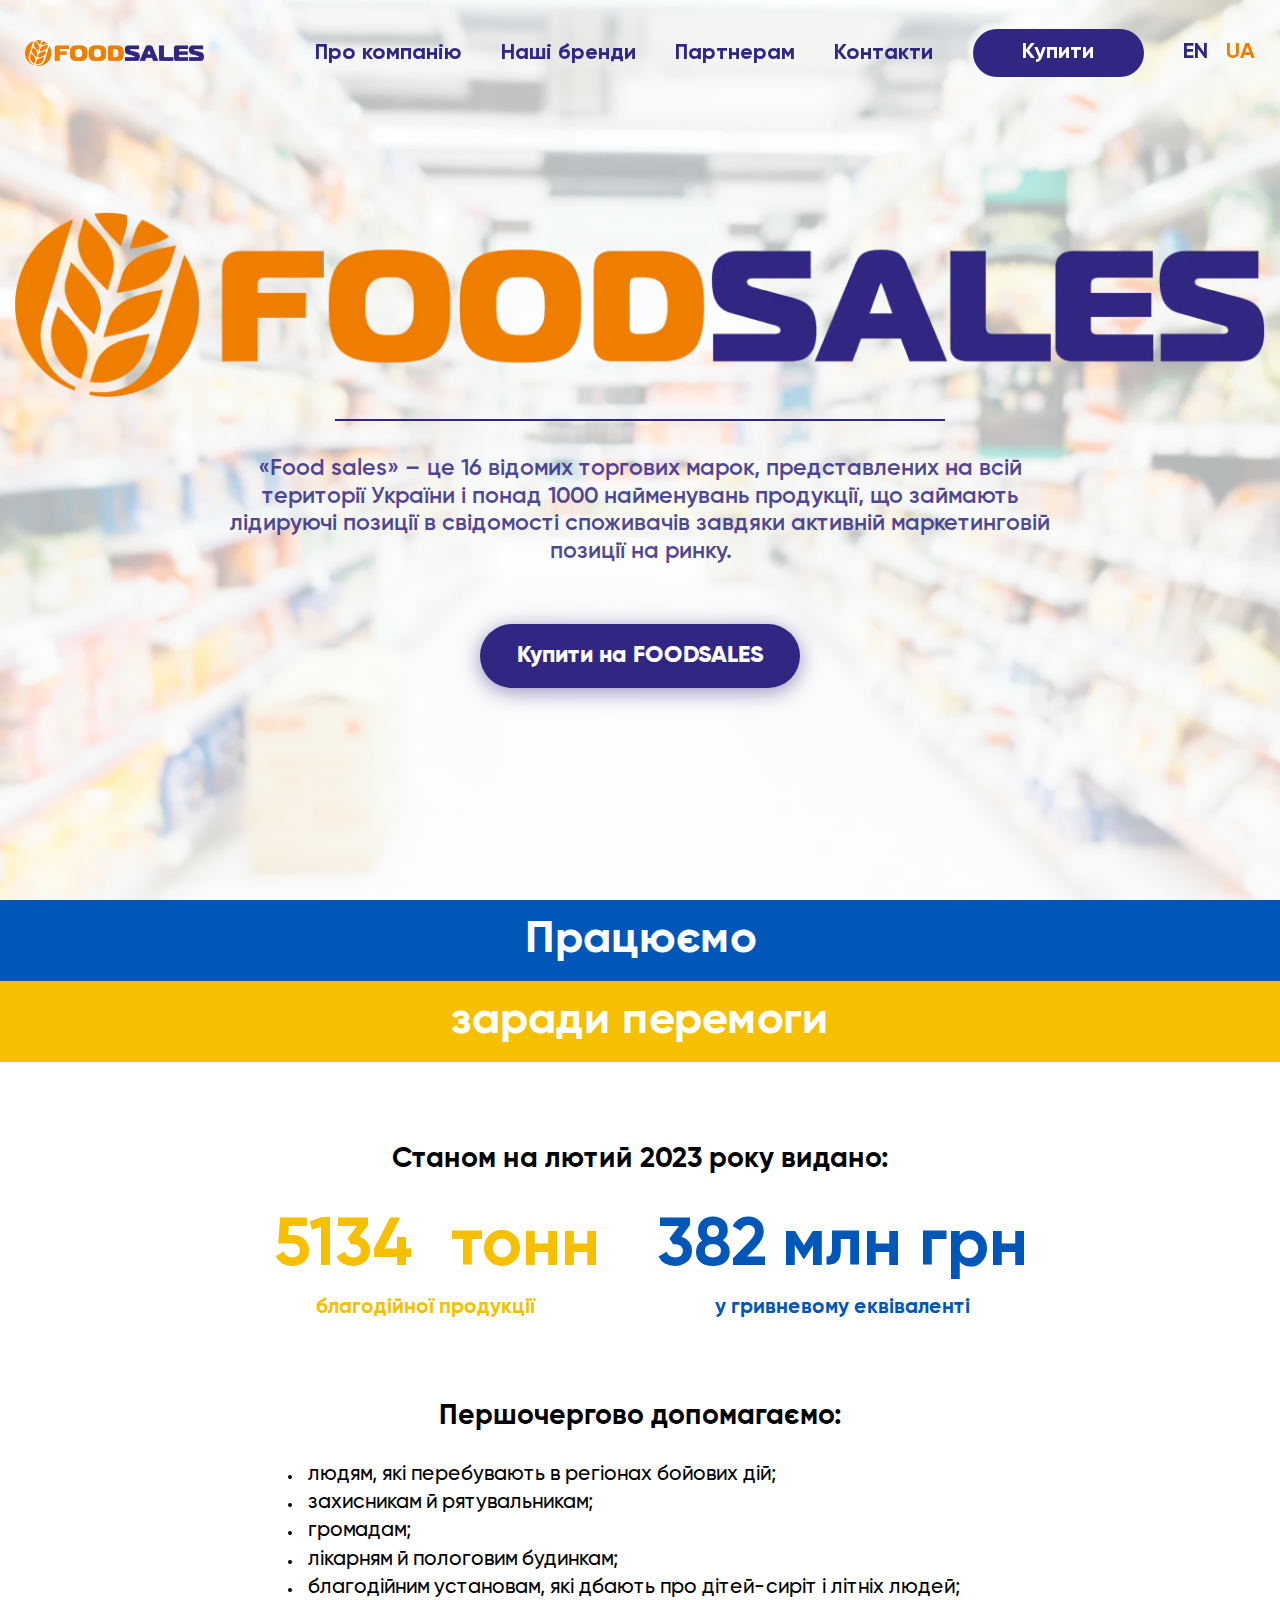
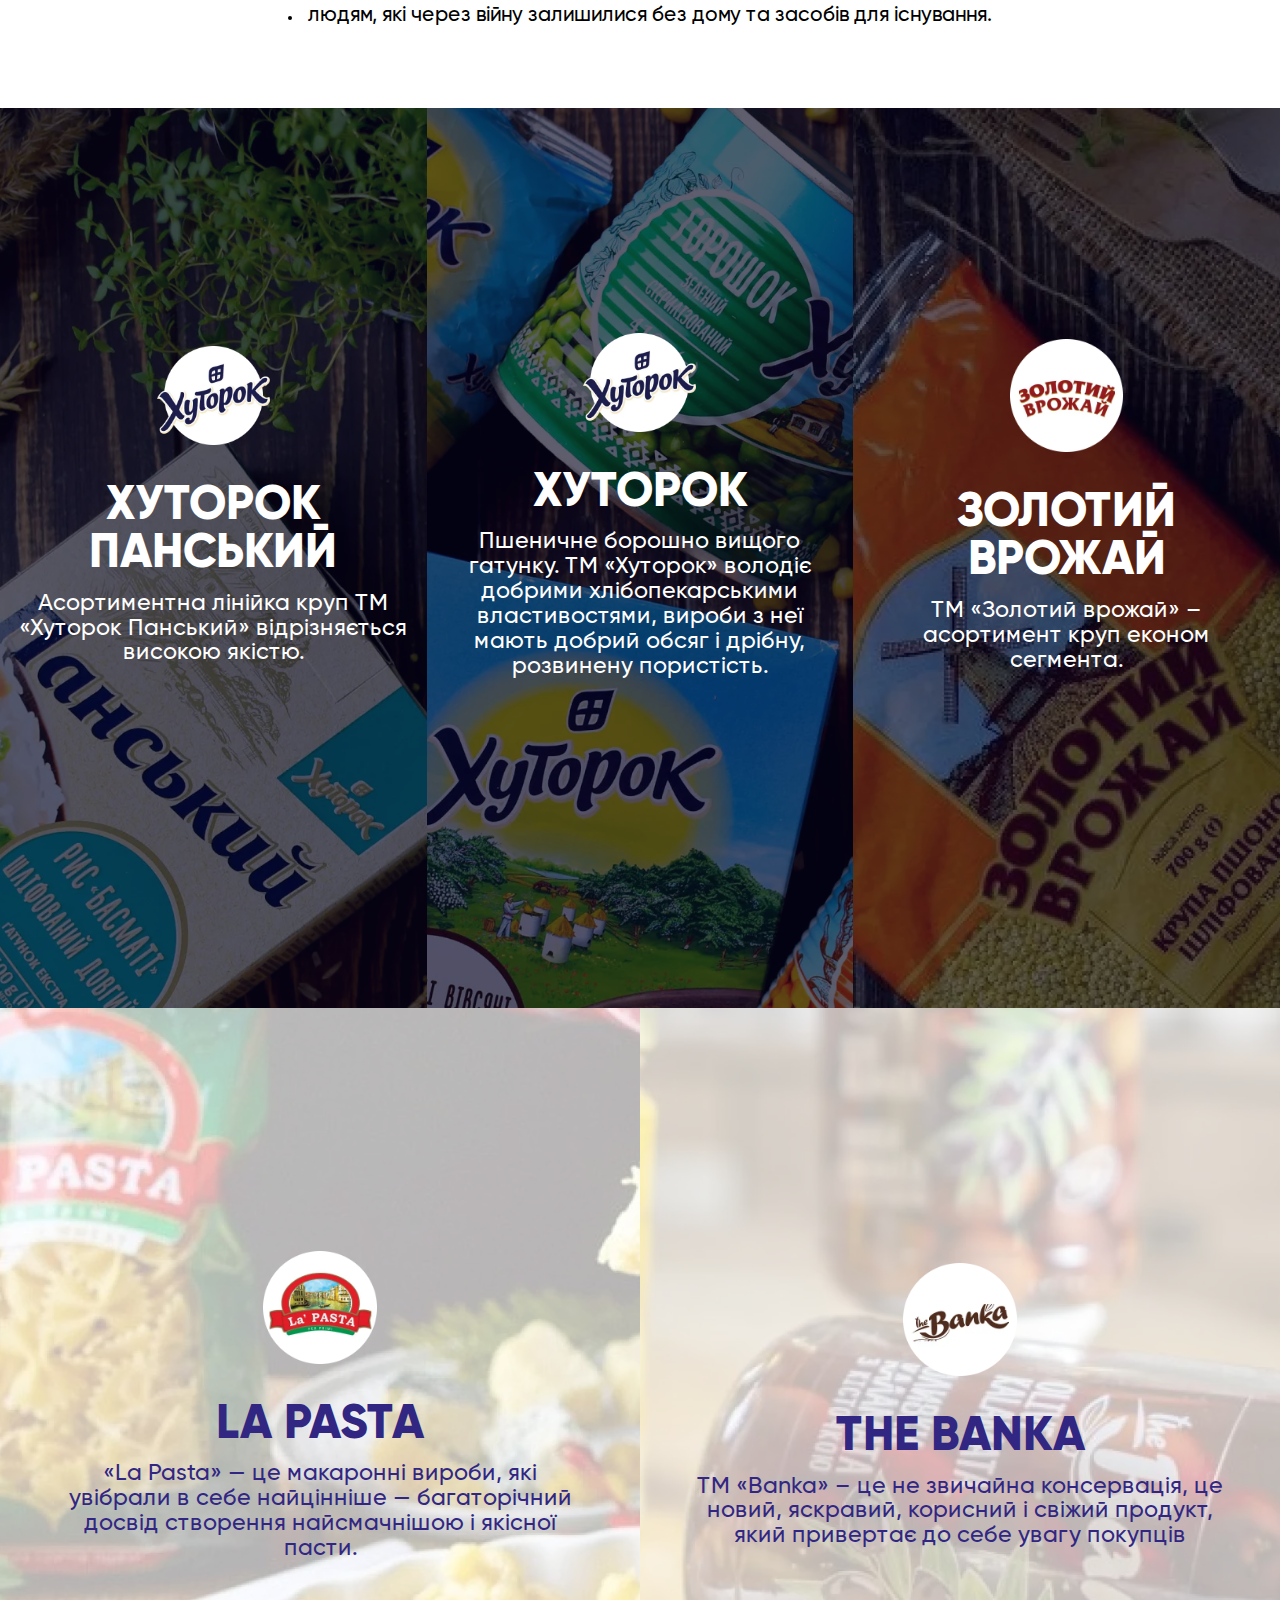
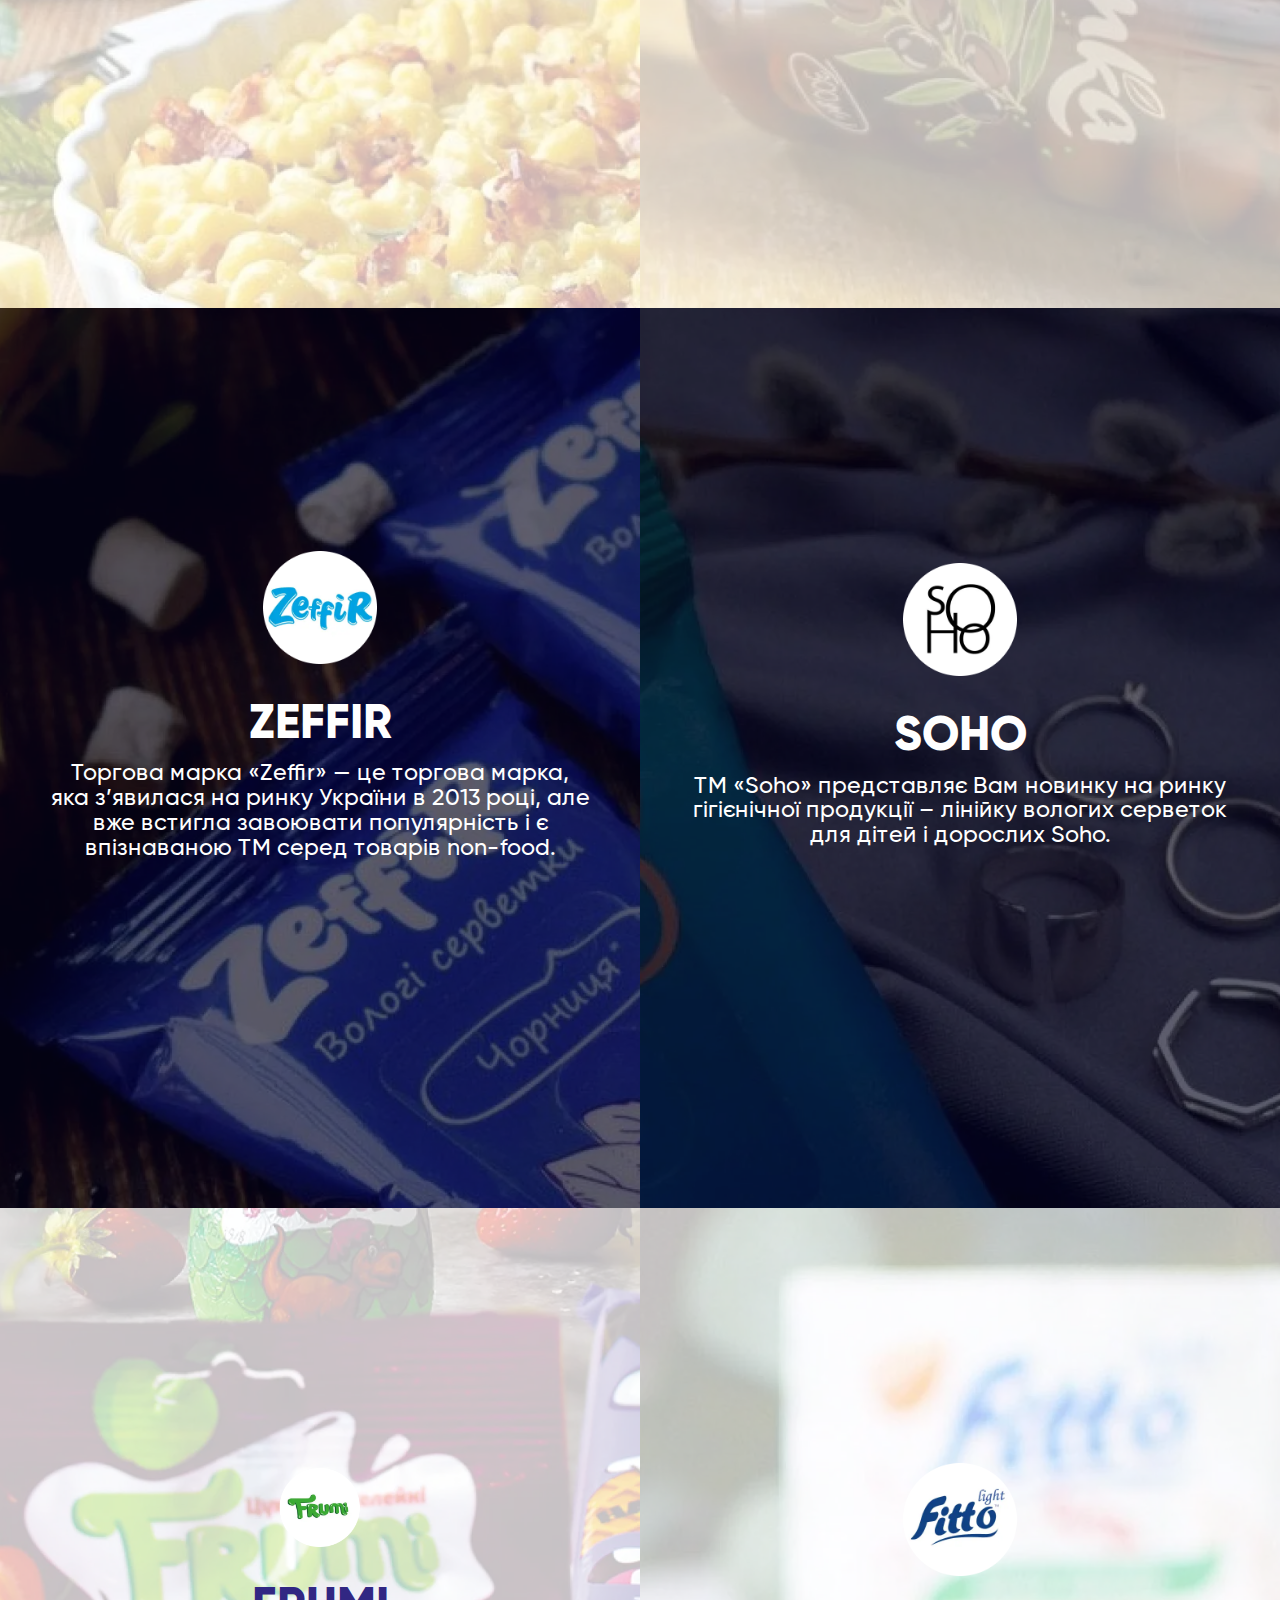
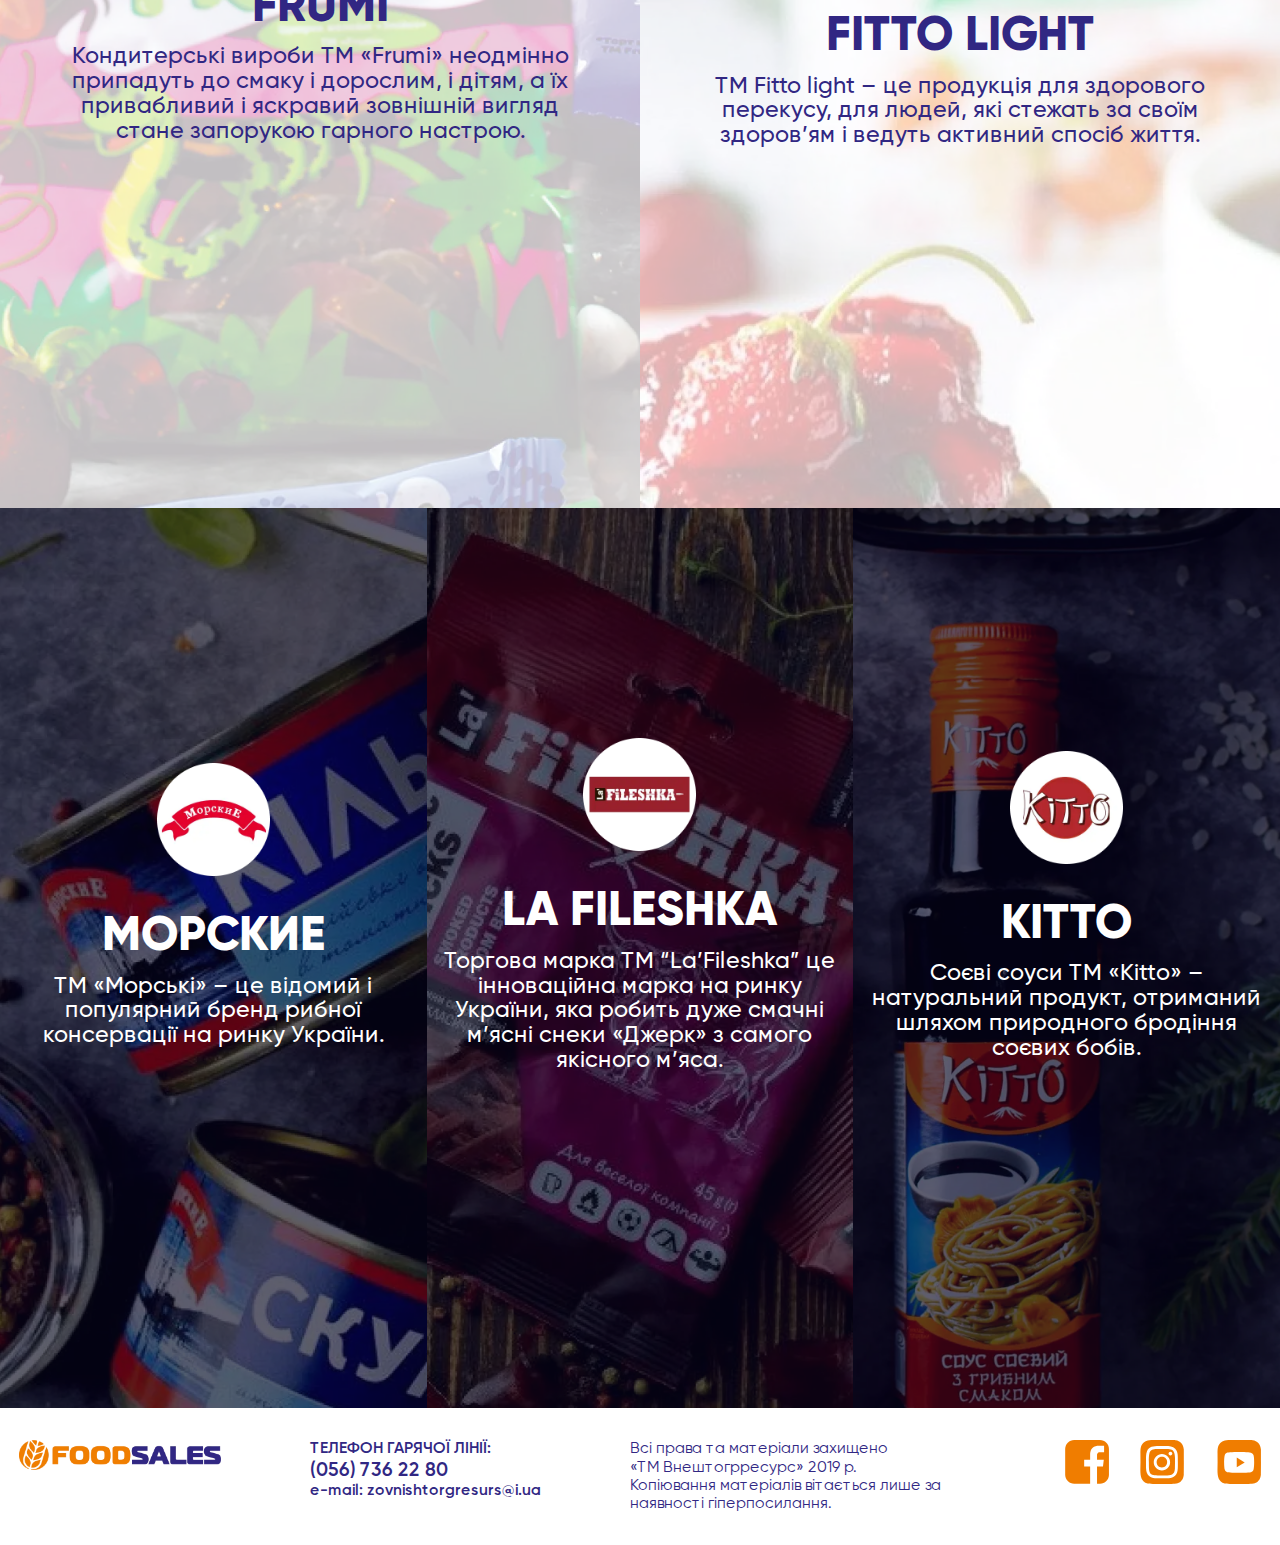
==== commit 4170942d: "update" ====
--- a/docs/index.html
+++ b/docs/index.html
@@ -6,14 +6,14 @@
 	<meta charset="UTF-8">
 	<meta name="format-detection" content="telephone=no">
 	<!-- <style>body{opacity: 0;}</style> -->
-	<link rel="stylesheet" href="css/style.min.css?_v=20230519145153">
+	<link rel="stylesheet" href="css/style.min.css?_v=20230522215724">
 	<link rel="shortcut icon" href="favicon.ico">
 	<!-- <meta name="robots" content="noindex, nofollow"> -->
 	<meta name="viewport" content="width=device-width, initial-scale=1.0">
 </head>
 
 <body>
-	<div class="wrapper">
+	<div class="wrapper main-page">
 		<header data-scroll="120" class="header">
 			<div class="header__container">
 				<div class="header__logo">
@@ -326,7 +326,7 @@
 			</div>
 		</footer>
 	</div>
-	<script src="js/app.min.js?_v=20230519145153"></script>
+	<script src="js/app.min.js?_v=20230522215724"></script>
 </body>
 
 </html>--- a/docs/css/style.min.css
+++ b/docs/css/style.min.css
@@ -1 +1 @@
-@charset "UTF-8";@font-face{font-family:Gilroy;font-display:swap;src:url(../fonts/Gilroy-Bold.woff2) format("woff2"),url(../fonts/Gilroy-Bold.woff) format("woff");font-weight:700;font-style:normal}@font-face{font-family:Gilroy;font-display:swap;src:url(../fonts/Gilroy-Extrabold.woff2) format("woff2"),url(../fonts/Gilroy-Extrabold.woff) format("woff");font-weight:800;font-style:normal}@font-face{font-family:Gilroy;font-display:swap;src:url(../fonts/Gilroy-Medium.woff2) format("woff2"),url(../fonts/Gilroy-Medium.woff) format("woff");font-weight:500;font-style:normal}@font-face{font-family:Gilroy;font-display:swap;src:url(../fonts/Gilroy-Regular.woff2) format("woff2"),url(../fonts/Gilroy-Regular.woff) format("woff");font-weight:400;font-style:normal}@font-face{font-family:Gilroy;font-display:swap;src:url(../fonts/Gilroy-Semibold.woff2) format("woff2"),url(../fonts/Gilroy-Semibold.woff) format("woff");font-weight:600;font-style:normal}*{padding:0;margin:0;border:0}*,:after,:before{-webkit-box-sizing:border-box;box-sizing:border-box}body,html{height:100%;min-width:320px}body{color:#000;line-height:1;font-family:Gilroy,sans-serif;font-size:1rem;-ms-text-size-adjust:100%;-moz-text-size-adjust:100%;-webkit-text-size-adjust:100%;-webkit-font-smoothing:antialiased;-moz-osx-font-smoothing:grayscale}button,input,textarea{font-family:Gilroy,sans-serif;font-size:inherit;line-height:inherit}button{cursor:pointer;color:inherit;background-color:transparent}a{color:inherit;text-decoration:none}ul li{list-style:none}img{vertical-align:top}h1,h2,h3,h4,h5,h6{font-weight:inherit;font-size:inherit}.lock body{overflow:hidden;-ms-touch-action:none;touch-action:none;-ms-scroll-chaining:none;overscroll-behavior:none}.wrapper{min-height:100%;display:-webkit-box;display:-ms-flexbox;display:flex;-webkit-box-orient:vertical;-webkit-box-direction:normal;-ms-flex-direction:column;flex-direction:column;overflow:hidden}@supports (overflow:clip){.wrapper{overflow:clip}}.wrapper>main{-webkit-box-flex:1;-ms-flex:1 1 auto;flex:1 1 auto}.wrapper>*{min-width:0}[class*=-ibg]{position:relative}[class*=-ibg] img{position:absolute;width:100%;height:100%;top:0;left:0;-o-object-fit:cover;object-fit:cover}[class*=-ibg_contain] img{-o-object-fit:contain;object-fit:contain}.btn{display:-webkit-box;display:-ms-flexbox;display:flex;-webkit-box-align:center;-ms-flex-align:center;align-items:center;-webkit-box-pack:center;-ms-flex-pack:center;justify-content:center;padding:.3125rem;text-align:center;border-radius:3.125rem;line-height:1.23;-webkit-transition:all .3s ease 0s;-o-transition:all .3s ease 0s;transition:all .3s ease 0s}.btn_blue{background-color:#312783;color:#fff}.btn_orange{background-color:#f07d00;color:#fff}.text-yellow{color:#f6c000}.text-blue{color:#0057b8}.bg-blue{background-color:#0057b8}.bg-yellow{background-color:#f6c000}.header{position:fixed;top:0;left:0;width:100%;z-index:50;display:-webkit-box;display:-ms-flexbox;display:flex;-webkit-box-align:center;-ms-flex-align:center;align-items:center;opacity:0}.loaded .header{-webkit-transition:all 1s ease 1.2s;-o-transition:all 1s ease 1.2s;transition:all 1s ease 1.2s;opacity:1}.header._header-scroll{background-color:#fff;-webkit-box-shadow:0 2px 20px rgba(44,44,44,.5);box-shadow:0 2px 20px rgba(44,44,44,.5);-webkit-transition:all .3s ease 0s;-o-transition:all .3s ease 0s;transition:all .3s ease 0s}.header__container{display:-webkit-box;display:-ms-flexbox;display:flex;width:100%;-webkit-box-align:center;-ms-flex-align:center;align-items:center;-webkit-box-pack:justify;-ms-flex-pack:justify;justify-content:space-between;-webkit-column-gap:3.125rem;-moz-column-gap:3.125rem;column-gap:3.125rem}.header__logo{position:relative;z-index:5}.header__logo-img{height:auto}.menu{display:-webkit-box;display:-ms-flexbox;display:flex}.menu-open .menu{opacity:1;pointer-events:all}.menu__body{display:-webkit-box;display:-ms-flexbox;display:flex;-webkit-box-align:center;-ms-flex-align:center;align-items:center}.menu__list{display:-webkit-box;display:-ms-flexbox;display:flex;-ms-flex-wrap:wrap;flex-wrap:wrap;row-gap:.625rem}.menu__link{font-weight:700;font-size:1.375rem;line-height:1.2272727273;color:#312783;-webkit-transition:color .3s ease 0s;-o-transition:color .3s ease 0s;transition:color .3s ease 0s}.menu__btn{width:10.6875rem;height:3rem;font-weight:700;font-size:1.375rem}.menu__language{display:-webkit-box;display:-ms-flexbox;display:flex;-webkit-box-align:center;-ms-flex-align:center;align-items:center;-webkit-column-gap:1.125rem;-moz-column-gap:1.125rem;column-gap:1.125rem}.menu__lng{font-weight:700;font-size:1.375rem;line-height:1.23;color:#312783;-webkit-transition:all .3s ease 0s;-o-transition:all .3s ease 0s;transition:all .3s ease 0s}.menu__lng.active{color:#f07d00}.icon-menu{display:none}.footer__container{display:-webkit-box;display:-ms-flexbox;display:flex;-webkit-box-pack:justify;-ms-flex-pack:justify;justify-content:space-between;width:100%;max-width:100rem;-webkit-column-gap:1.25rem;-moz-column-gap:1.25rem;column-gap:1.25rem;-ms-flex-wrap:wrap;flex-wrap:wrap}.footer__logo img{height:auto}.footer__copyright{color:#312783}.footer__copyright-txt{font-weight:400;line-height:1.1666666667;max-width:21.625rem}.contacts-ftr{color:#312783}.contacts-ftr__tel-txt{text-transform:uppercase;font-weight:600;line-height:1.1666666667}.contacts-ftr__tel-numb{font-weight:600;line-height:1.2083333333}.contacts-ftr__email-txt{font-weight:600;line-height:1.1666666667}.social-ftr{display:-webkit-box;display:-ms-flexbox;display:flex}.social-ftr__link{display:inline-block;-webkit-transition:opacity .3s ease 0s;-o-transition:opacity .3s ease 0s;transition:opacity .3s ease 0s}.social-ftr__icon{height:auto}.main{position:relative;height:100vh;display:-webkit-box;display:-ms-flexbox;display:flex;-webkit-box-orient:vertical;-webkit-box-direction:normal;-ms-flex-direction:column;flex-direction:column;-webkit-box-pack:center;-ms-flex-pack:center;justify-content:center;-webkit-box-align:center;-ms-flex-align:center;align-items:center}.main__bg{position:absolute;top:0;left:0;width:100%;height:100%;z-index:-1}.main__bg::after{content:"";position:absolute;top:0;left:0;width:100%;height:100%;background:-webkit-gradient(linear,left bottom,left top,from(rgba(255,255,255,.7)),to(rgba(255,255,255,.7)));background:-o-linear-gradient(bottom,rgba(255,255,255,.7),rgba(255,255,255,.7));background:linear-gradient(0deg,rgba(255,255,255,.7),rgba(255,255,255,.7))}.main__bg-img{position:absolute;width:100%;height:100%;-o-object-fit:cover;object-fit:cover;opacity:0;-webkit-transform:scale(1.5);-ms-transform:scale(1.5);transform:scale(1.5)}.loaded .main__bg-img{-webkit-transition:all 2s ease 0s;-o-transition:all 2s ease 0s;transition:all 2s ease 0s;opacity:1;-webkit-transform:scale(1);-ms-transform:scale(1);transform:scale(1)}.main__container{display:-webkit-box;display:-ms-flexbox;display:flex;-webkit-box-orient:vertical;-webkit-box-direction:normal;-ms-flex-direction:column;flex-direction:column;-webkit-box-pack:center;-ms-flex-pack:center;justify-content:center;-webkit-box-align:center;-ms-flex-align:center;align-items:center;padding:0 .9375rem}.main__logo-img{width:100%;height:auto;opacity:0}.loaded .main__logo-img{-webkit-transition:all .7s ease .5s;-o-transition:all .7s ease .5s;transition:all .7s ease .5s;opacity:1}.main__text{font-weight:600;line-height:1.2;text-align:center;color:rgba(49,39,131,.86);max-width:51.875rem;position:relative;opacity:0;-webkit-transform:translateY(50%);-ms-transform:translateY(50%);transform:translateY(50%)}.main__text::before{content:"";position:absolute;left:50%;-webkit-transform:translateX(-50%);-ms-transform:translateX(-50%);transform:translateX(-50%);width:0%;max-width:38.125rem;height:.125rem;background-color:#312783;opacity:0}.loaded .main__text::before{width:100%;-webkit-transition:all 1s ease 1s;-o-transition:all 1s ease 1s;transition:all 1s ease 1s;opacity:1}.loaded .main__text{-webkit-transform:translateY(0);-ms-transform:translateY(0);transform:translateY(0);-webkit-transition:all .7s ease .7s;-o-transition:all .7s ease .7s;transition:all .7s ease .7s;opacity:1}.main__btn-wrapper{opacity:0}.loaded .main__btn-wrapper{-webkit-transition:opacity .7s ease .9s;-o-transition:opacity .7s ease .9s;transition:opacity .7s ease .9s;opacity:1}.main__btn{-webkit-box-shadow:0 4px 21px rgba(49,39,131,.5);box-shadow:0 4px 21px rgba(49,39,131,.5);font-weight:800}.aid__container{padding:0 .9375rem;display:-webkit-box;display:-ms-flexbox;display:flex;-webkit-box-orient:vertical;-webkit-box-direction:normal;-ms-flex-direction:column;flex-direction:column;-webkit-box-align:center;-ms-flex-align:center;align-items:center}.aid__title{font-weight:700;line-height:1.2058823529;text-align:center}.aid__title:not(:last-child){margin-bottom:1.875rem}.aid__list{padding-left:1.25rem}.aid__item{font-weight:500;line-height:1.1666666667;position:relative}.aid__item::before{content:"";position:absolute;left:-1.25rem;top:50%;border-radius:50%;width:.25rem;height:.25rem;background-color:#000}.aid__item:not(:last-child){margin-bottom:.25rem}.flag-aid{padding:.8125rem 0}.flag-aid__text{font-weight:700;line-height:1.2166666667;color:#fff;text-align:center}.counter-aid{display:-webkit-box;display:-ms-flexbox;display:flex;-webkit-box-pack:center;-ms-flex-pack:center;justify-content:center}.counter-aid__block{text-align:center}.counter-aid__num{font-weight:700;line-height:1.2}.counter-aid__num:not(:last-child){margin-bottom:.625rem}.counter-aid__count{display:inline-block}.counter-aid__text{font-weight:700}.products__block{overflow:hidden;height:100vh}.products__block_three{display:-ms-grid;display:grid;-ms-grid-columns:33.33% 33.33% 33.33%;grid-template-columns:33.33% 33.33% 33.33%}.products__block_three .item:nth-child(1) .item__bg-img{left:0}.products__block_three .item:nth-child(2) .item__bg-img{left:50%;-webkit-transform:translateX(-50%);-ms-transform:translateX(-50%);transform:translateX(-50%)}.products__block_three .item:nth-child(3) .item__bg-img{right:0}.products__block_two{display:-ms-grid;display:grid;-ms-grid-columns:50% 50%;grid-template-columns:50% 50%}.products__block_two .item:nth-child(1) .item__bg-img{left:0}.products__block_two .item:nth-child(2) .item__bg-img{right:0}.item{position:relative;overflow:hidden;height:100%;-webkit-transition:all 0s ease .3s;-o-transition:all 0s ease .3s;transition:all 0s ease .3s}.item._hover .item__bg-img{opacity:1}.item._hover .item__wrapper{opacity:1}._hover-block .item{overflow:initial}.touch ._hover-block .item{overflow:hidden}.item::before{content:"";position:absolute;top:0;left:0;width:100%;height:100%;z-index:2}.block-light-black .item::before{background-color:rgba(5,3,28,.64)}.block-white .item::before{background-color:rgba(255,255,255,.7)}.item__bg{position:absolute;top:0;left:0;width:100%;height:100%;z-index:1}.item__bg-img{position:absolute;width:100vw;height:100vh;top:0;-o-object-fit:cover;object-fit:cover;opacity:1}._hover-block .item__bg-img{opacity:0}.touch ._hover-block .item__bg-img{opacity:1}.item__wrapper{position:relative;z-index:2;width:100%;height:100%;display:-webkit-box;display:-ms-flexbox;display:flex;-webkit-box-orient:vertical;-webkit-box-direction:normal;-ms-flex-direction:column;flex-direction:column;padding:0 .9375rem 0;-webkit-box-align:center;-ms-flex-align:center;align-items:center;-webkit-box-pack:center;-ms-flex-pack:center;justify-content:center;opacity:1;-webkit-transition:opacity .3s linear 0s;-o-transition:opacity .3s linear 0s;transition:opacity .3s linear 0s}._hover-block .item__wrapper{opacity:.4}.touch ._hover-block .item__wrapper{opacity:1}.item__link{display:-webkit-box;display:-ms-flexbox;display:flex;-webkit-box-orient:vertical;-webkit-box-direction:normal;-ms-flex-direction:column;flex-direction:column;-webkit-box-align:center;-ms-flex-align:center;align-items:center;margin-bottom:2.375rem}.item__logo-img{height:auto;margin-bottom:2.3125rem}.item__title{font-weight:800;line-height:1.015625;text-align:center;max-width:23.75rem;margin-bottom:.8125rem}.block-light-black .item__title{color:#fff}.block-white .item__title{color:#312783}.item__subtitle{font-weight:500;line-height:107%;text-align:center;max-width:33.75rem}.block-light-black .item__subtitle{color:#fff}.block-white .item__subtitle{color:#312783}.item__btn{width:100%;max-width:17.5rem;height:4.125rem;-webkit-column-gap:.9375rem;-moz-column-gap:.9375rem;column-gap:.9375rem;opacity:0;pointer-events:none;-webkit-transition:all .3s ease 0s;-o-transition:all .3s ease 0s;transition:all .3s ease 0s}.item__btn span{font-weight:800;font-size:1.875rem;line-height:107%}.item__btn img{padding-top:.3125rem;width:4.6875rem;-webkit-filter:invert(100%) sepia(100%) saturate(0) hue-rotate(288deg) brightness(102%) contrast(102%);filter:invert(100%) sepia(100%) saturate(0) hue-rotate(288deg) brightness(102%) contrast(102%)}.block-light-black .item__btn{color:#fff;background-color:#f07d00}.block-white .item__btn{color:#fff;background-color:#312783}@media (min-width:120em){[class*=__container]{padding-left:.9375rem}[class*=__container]{padding-right:.9375rem}.header{height:8.125rem}.header__container{padding-left:3.125rem}.header__container{padding-right:3.125rem}.header__logo-img{width:14.9375rem}.menu{-webkit-column-gap:4.6875rem;-moz-column-gap:4.6875rem;column-gap:4.6875rem}.menu__list{-webkit-column-gap:4.6875rem;-moz-column-gap:4.6875rem;column-gap:4.6875rem}.footer__container{padding-left:3.125rem}.footer__container{padding-right:3.125rem}.footer__container{padding-top:2.5rem}.footer__container{padding-bottom:2.5rem}.footer__logo img{width:14.9375rem}.footer__copyright-txt{font-size:1.125rem}.contacts-ftr__tel-txt{font-size:1.125rem}.contacts-ftr__tel-numb{font-size:1.5rem}.contacts-ftr__email-txt{font-size:1.125rem}.social-ftr{-webkit-column-gap:2.375rem;-moz-column-gap:2.375rem;column-gap:2.375rem}.social-ftr__icon{width:3.4375rem}.main__logo{margin-bottom:4.8125rem}.main__text{font-size:1.875rem}.main__text::before{top:-3.125rem}.main__text{margin-bottom:4.8125rem}.main__btn{width:25.625rem}.main__btn{height:5.125rem}.main__btn{font-size:1.875rem}.aid__container{padding-top:6.25rem}.aid__container{padding-bottom:6.25rem}.aid__title{font-size:2.125rem}.aid__item{font-size:1.5rem}.flag-aid__text{font-size:3.75rem}.counter-aid{-webkit-column-gap:6.0625rem;-moz-column-gap:6.0625rem;column-gap:6.0625rem}.counter-aid:not(:last-child){margin-bottom:6.25rem}.counter-aid__num{font-size:5.625rem}.counter-aid__count.count-one{width:14.75rem}.counter-aid__count.count-two{width:8.8125rem}.counter-aid__text{font-size:1.5rem}.item__logo-img{width:8.75rem}.item__title{font-size:4rem}.item__subtitle{font-size:1.875rem}}@media (min-width:1921px){.footer__container{margin:0 auto}}@media (max-width:1200px){.menu{overflow-y:auto;opacity:0;pointer-events:none;position:fixed;top:0;left:0;width:100%;height:100%;background-color:#fff;-webkit-box-orient:vertical;-webkit-box-direction:normal;-ms-flex-direction:column;flex-direction:column;-webkit-box-align:center;-ms-flex-align:center;align-items:center;-webkit-box-pack:center;-ms-flex-pack:center;justify-content:center;row-gap:3.125rem;-webkit-transition:all .5s ease 0s;-o-transition:all .5s ease 0s;transition:all .5s ease 0s}.menu__list{-webkit-box-orient:vertical;-webkit-box-direction:normal;-ms-flex-direction:column;flex-direction:column;-webkit-box-align:center;-ms-flex-align:center;align-items:center;row-gap:3.125rem}.menu__item{opacity:0;position:relative;-webkit-transform:translateY(100%);-ms-transform:translateY(100%);transform:translateY(100%);-webkit-transition:all .5s ease 0s;-o-transition:all .5s ease 0s;transition:all .5s ease 0s}.menu-open .menu__item{opacity:1;-webkit-transform:translateY(0);-ms-transform:translateY(0);transform:translateY(0)}.menu-open .menu__item:nth-child(1){-webkit-transition-delay:0s;-o-transition-delay:0s;transition-delay:0s}.menu-open .menu__item:nth-child(2){-webkit-transition-delay:.1s;-o-transition-delay:.1s;transition-delay:.1s}.menu-open .menu__item:nth-child(3){-webkit-transition-delay:.2s;-o-transition-delay:.2s;transition-delay:.2s}.menu-open .menu__item:nth-child(4){-webkit-transition-delay:.3s;-o-transition-delay:.3s;transition-delay:.3s}.menu__link{text-transform:uppercase;font-weight:800}.menu__btn{text-transform:uppercase;opacity:0;-webkit-transition:all .5s ease 0s;-o-transition:all .5s ease 0s;transition:all .5s ease 0s}.menu-open .menu__btn{opacity:1;-webkit-transition-delay:.4s;-o-transition-delay:.4s;transition-delay:.4s}.menu__language{opacity:0;-webkit-transition:all .5s ease 0s;-o-transition:all .5s ease 0s;transition:all .5s ease 0s}.menu-open .menu__language{opacity:1;-webkit-transition-delay:.5s;-o-transition-delay:.5s;transition-delay:.5s}.icon-menu{display:block;position:relative;width:1.5625rem;height:.75rem;z-index:5}.icon-menu span,.icon-menu::after,.icon-menu::before{content:"";-webkit-transition:all .3s ease 0s;-o-transition:all .3s ease 0s;transition:all .3s ease 0s;right:0;position:absolute;width:100%;height:.125rem;background-color:#312783}.icon-menu::before{top:0}.icon-menu::after{bottom:0}.icon-menu span{top:calc(50% - .0625rem)}.menu-open .icon-menu span{width:0}.menu-open .icon-menu::before{top:calc(50% - .0625rem);-webkit-transform:rotate(-45deg);-ms-transform:rotate(-45deg);transform:rotate(-45deg)}.menu-open .icon-menu::after{bottom:calc(50% - .0625rem);-webkit-transform:rotate(45deg);-ms-transform:rotate(45deg);transform:rotate(45deg)}}@media (max-width:1200px) and (any-hover:none){.icon-menu{cursor:default}}@media (max-width:75em){.footer__container{padding-left:.9375rem}.footer__container{padding-right:.9375rem}}@media (max-width:1100px){.footer__copyright-txt{max-width:15.625rem}}@media (max-width:64em){.header__container{padding-left:.9375rem}.header__container{padding-right:.9375rem}.menu{-webkit-column-gap:1.5625rem;-moz-column-gap:1.5625rem;column-gap:1.5625rem}.menu__list{-webkit-column-gap:1.5625rem;-moz-column-gap:1.5625rem;column-gap:1.5625rem}}@media (max-width:48em){.loaded .main__text::before{width:61%}.main__btn{text-transform:uppercase}.counter-aid{-webkit-column-gap:1.5625rem;-moz-column-gap:1.5625rem;column-gap:1.5625rem}.products__block_three{-ms-grid-columns:auto;grid-template-columns:auto;-ms-grid-rows:33.33% 33.33% 33.33%;grid-template-rows:33.33% 33.33% 33.33%}.products__block_two{-ms-grid-columns:auto;grid-template-columns:auto}.item__bg-img{width:100%;height:100%}.item__link{margin-bottom:unset}.item__subtitle{font-size:1.125rem}.item__btn{display:none}}@media (max-width:650px){.footer__container{-webkit-box-orient:vertical;-webkit-box-direction:normal;-ms-flex-direction:column;flex-direction:column;-webkit-box-align:center;-ms-flex-align:center;align-items:center;row-gap:.9375rem;text-align:center}.footer__logo{-webkit-box-ordinal-group:2;-ms-flex-order:1;order:1}.footer__copyright{-webkit-box-ordinal-group:5;-ms-flex-order:4;order:4}.footer__copyright-txt{max-width:13.75rem}.contacts-ftr{-webkit-box-ordinal-group:4;-ms-flex-order:3;order:3}.social-ftr{-webkit-box-ordinal-group:3;-ms-flex-order:2;order:2}}@media (max-width:600px){.counter-aid{-webkit-box-orient:vertical;-webkit-box-direction:reverse;-ms-flex-direction:column-reverse;flex-direction:column-reverse;row-gap:1.25rem}}@media (max-width:20em){[class*=__container]{padding-left:.9375rem}[class*=__container]{padding-right:.9375rem}.header{height:3.125rem}.header__logo-img{width:5.5rem}.footer__container{padding-top:1.25rem}.footer__container{padding-bottom:1.25rem}.footer__copyright-txt{font-size:.75rem}.contacts-ftr__tel-txt{font-size:.75rem}.contacts-ftr__tel-numb{font-size:.75rem}.contacts-ftr__email-txt{font-size:.75rem}.social-ftr{-webkit-column-gap:1.25rem;-moz-column-gap:1.25rem;column-gap:1.25rem}.social-ftr__icon{width:1.875rem}.main__logo{margin-bottom:1.8125rem}.main__text{font-size:.8125rem}.main__text::before{top:-.875rem}.main__text{margin-bottom:1.8125rem}.main__btn{width:11.5rem}.main__btn{height:2.375rem}.main__btn{font-size:.8125rem}.aid__container{padding-top:3.125rem}.aid__container{padding-bottom:3.125rem}.aid__title{font-size:1.25rem}.aid__item{font-size:1rem}.flag-aid__text{font-size:1.4375rem}.counter-aid:not(:last-child){margin-bottom:3.125rem}.counter-aid__num{font-size:2.1875rem}.counter-aid__count.count-one{width:6.25rem}.counter-aid__count.count-two{width:3.75rem}.counter-aid__text{font-size:1rem}}@media (max-width:29.875em){.footer__copyright-txt{font-weight:500}.contacts-ftr__tel-txt{font-weight:700}.contacts-ftr__tel-numb{font-weight:500}.contacts-ftr__email-txt{font-weight:500}.item__logo-img{margin-bottom:.625rem}.item__title{margin-bottom:.625rem}}@media (max-width:23.4375em){.footer__logo img{width:9.375rem}.item__logo-img{width:4.6875rem}.item__title{font-size:1.5rem}.item__subtitle{font-size:1rem}.item__subtitle{display:none}}@media (min-width:20em) and (max-width:120em){@supports (padding-left:clamp(0.9375rem ,0.9375rem + 0vw ,0.9375rem)){[class*=__container]{padding-left:clamp(.9375rem ,.9375rem + 0 ,.9375rem)}}@supports not (padding-left:clamp(0.9375rem ,0.9375rem + 0vw ,0.9375rem)){[class*=__container]{padding-left:calc(.9375rem + 0 * (100vw - 20rem)/ 100)}}@supports (padding-right:clamp(0.9375rem ,0.9375rem + 0vw ,0.9375rem)){[class*=__container]{padding-right:clamp(.9375rem ,.9375rem + 0 ,.9375rem)}}@supports not (padding-right:clamp(0.9375rem ,0.9375rem + 0vw ,0.9375rem)){[class*=__container]{padding-right:calc(.9375rem + 0 * (100vw - 20rem)/ 100)}}@supports (height:clamp(3.125rem ,2.125rem + 5vw ,8.125rem)){.header{height:clamp(3.125rem ,2.125rem + 5vw ,8.125rem)}}@supports not (height:clamp(3.125rem ,2.125rem + 5vw ,8.125rem)){.header{height:calc(3.125rem + 5 * (100vw - 20rem)/ 100)}}@supports (width:clamp(5.5rem ,3.6125rem + 9.4375vw ,14.9375rem)){.header__logo-img{width:clamp(5.5rem ,3.6125rem + 9.4375vw ,14.9375rem)}}@supports not (width:clamp(5.5rem ,3.6125rem + 9.4375vw ,14.9375rem)){.header__logo-img{width:calc(5.5rem + 9.4375 * (100vw - 20rem)/ 100)}}@supports (padding-top:clamp(1.25rem ,1rem + 1.25vw ,2.5rem)){.footer__container{padding-top:clamp(1.25rem ,1rem + 1.25vw ,2.5rem)}}@supports not (padding-top:clamp(1.25rem ,1rem + 1.25vw ,2.5rem)){.footer__container{padding-top:calc(1.25rem + 1.25 * (100vw - 20rem)/ 100)}}@supports (padding-bottom:clamp(1.25rem ,1rem + 1.25vw ,2.5rem)){.footer__container{padding-bottom:clamp(1.25rem ,1rem + 1.25vw ,2.5rem)}}@supports not (padding-bottom:clamp(1.25rem ,1rem + 1.25vw ,2.5rem)){.footer__container{padding-bottom:calc(1.25rem + 1.25 * (100vw - 20rem)/ 100)}}@supports (font-size:clamp(0.75rem ,0.675rem + 0.375vw ,1.125rem)){.footer__copyright-txt{font-size:clamp(.75rem ,.675rem + .375vw ,1.125rem)}}@supports not (font-size:clamp(0.75rem ,0.675rem + 0.375vw ,1.125rem)){.footer__copyright-txt{font-size:calc(.75rem + .375 * (100vw - 20rem)/ 100)}}@supports (font-size:clamp(0.75rem ,0.675rem + 0.375vw ,1.125rem)){.contacts-ftr__tel-txt{font-size:clamp(.75rem ,.675rem + .375vw ,1.125rem)}}@supports not (font-size:clamp(0.75rem ,0.675rem + 0.375vw ,1.125rem)){.contacts-ftr__tel-txt{font-size:calc(.75rem + .375 * (100vw - 20rem)/ 100)}}@supports (font-size:clamp(0.75rem ,0.6rem + 0.75vw ,1.5rem)){.contacts-ftr__tel-numb{font-size:clamp(.75rem ,.6rem + .75vw ,1.5rem)}}@supports not (font-size:clamp(0.75rem ,0.6rem + 0.75vw ,1.5rem)){.contacts-ftr__tel-numb{font-size:calc(.75rem + .75 * (100vw - 20rem)/ 100)}}@supports (font-size:clamp(0.75rem ,0.675rem + 0.375vw ,1.125rem)){.contacts-ftr__email-txt{font-size:clamp(.75rem ,.675rem + .375vw ,1.125rem)}}@supports not (font-size:clamp(0.75rem ,0.675rem + 0.375vw ,1.125rem)){.contacts-ftr__email-txt{font-size:calc(.75rem + .375 * (100vw - 20rem)/ 100)}}@supports ((-moz-column-gap:clamp(1.25rem ,1.025rem + 1.125vw ,2.375rem)) or (column-gap:clamp(1.25rem ,1.025rem + 1.125vw ,2.375rem))){.social-ftr{-webkit-column-gap:clamp(1.25rem ,1.025rem + 1.125vw ,2.375rem);-moz-column-gap:clamp(1.25rem ,1.025rem + 1.125vw ,2.375rem);column-gap:clamp(1.25rem ,1.025rem + 1.125vw ,2.375rem)}}@supports not ((-moz-column-gap:clamp(1.25rem ,1.025rem + 1.125vw ,2.375rem)) or (column-gap:clamp(1.25rem ,1.025rem + 1.125vw ,2.375rem))){.social-ftr{-webkit-column-gap:calc(1.25rem + 1.125 * (100vw - 20rem)/ 100);-moz-column-gap:calc(1.25rem + 1.125 * (100vw - 20rem)/ 100);column-gap:calc(1.25rem + 1.125 * (100vw - 20rem)/ 100)}}@supports (width:clamp(1.875rem ,1.5625rem + 1.5625vw ,3.4375rem)){.social-ftr__icon{width:clamp(1.875rem ,1.5625rem + 1.5625vw ,3.4375rem)}}@supports not (width:clamp(1.875rem ,1.5625rem + 1.5625vw ,3.4375rem)){.social-ftr__icon{width:calc(1.875rem + 1.5625 * (100vw - 20rem)/ 100)}}@supports (margin-bottom:clamp(1.8125rem ,1.2125rem + 3vw ,4.8125rem)){.main__logo{margin-bottom:clamp(1.8125rem ,1.2125rem + 3vw ,4.8125rem)}}@supports not (margin-bottom:clamp(1.8125rem ,1.2125rem + 3vw ,4.8125rem)){.main__logo{margin-bottom:calc(1.8125rem + 3 * (100vw - 20rem)/ 100)}}@supports (font-size:clamp(0.8125rem ,0.6rem + 1.0625vw ,1.875rem)){.main__text{font-size:clamp(.8125rem ,.6rem + 1.0625vw ,1.875rem)}}@supports not (font-size:clamp(0.8125rem ,0.6rem + 1.0625vw ,1.875rem)){.main__text{font-size:calc(.8125rem + 1.0625 * (100vw - 20rem)/ 100)}}@supports (top:clamp(-3.125rem ,-0.425rem + -2.25vw ,-0.875rem)){.main__text::before{top:clamp(-3.125rem ,-.425rem + -2.25vw ,-.875rem)}}@supports not (top:clamp(-3.125rem ,-0.425rem + -2.25vw ,-0.875rem)){.main__text::before{top:calc(-.875rem + -2.25 * (100vw - 20rem)/ 100)}}@supports (margin-bottom:clamp(1.8125rem ,1.2125rem + 3vw ,4.8125rem)){.main__text{margin-bottom:clamp(1.8125rem ,1.2125rem + 3vw ,4.8125rem)}}@supports not (margin-bottom:clamp(1.8125rem ,1.2125rem + 3vw ,4.8125rem)){.main__text{margin-bottom:calc(1.8125rem + 3 * (100vw - 20rem)/ 100)}}@supports (width:clamp(11.5rem ,8.675rem + 14.125vw ,25.625rem)){.main__btn{width:clamp(11.5rem ,8.675rem + 14.125vw ,25.625rem)}}@supports not (width:clamp(11.5rem ,8.675rem + 14.125vw ,25.625rem)){.main__btn{width:calc(11.5rem + 14.125 * (100vw - 20rem)/ 100)}}@supports (height:clamp(2.375rem ,1.825rem + 2.75vw ,5.125rem)){.main__btn{height:clamp(2.375rem ,1.825rem + 2.75vw ,5.125rem)}}@supports not (height:clamp(2.375rem ,1.825rem + 2.75vw ,5.125rem)){.main__btn{height:calc(2.375rem + 2.75 * (100vw - 20rem)/ 100)}}@supports (font-size:clamp(0.8125rem ,0.6rem + 1.0625vw ,1.875rem)){.main__btn{font-size:clamp(.8125rem ,.6rem + 1.0625vw ,1.875rem)}}@supports not (font-size:clamp(0.8125rem ,0.6rem + 1.0625vw ,1.875rem)){.main__btn{font-size:calc(.8125rem + 1.0625 * (100vw - 20rem)/ 100)}}@supports (padding-top:clamp(3.125rem ,2.5rem + 3.125vw ,6.25rem)){.aid__container{padding-top:clamp(3.125rem ,2.5rem + 3.125vw ,6.25rem)}}@supports not (padding-top:clamp(3.125rem ,2.5rem + 3.125vw ,6.25rem)){.aid__container{padding-top:calc(3.125rem + 3.125 * (100vw - 20rem)/ 100)}}@supports (padding-bottom:clamp(3.125rem ,2.5rem + 3.125vw ,6.25rem)){.aid__container{padding-bottom:clamp(3.125rem ,2.5rem + 3.125vw ,6.25rem)}}@supports not (padding-bottom:clamp(3.125rem ,2.5rem + 3.125vw ,6.25rem)){.aid__container{padding-bottom:calc(3.125rem + 3.125 * (100vw - 20rem)/ 100)}}@supports (font-size:clamp(1.25rem ,1.075rem + 0.875vw ,2.125rem)){.aid__title{font-size:clamp(1.25rem ,1.075rem + .875vw ,2.125rem)}}@supports not (font-size:clamp(1.25rem ,1.075rem + 0.875vw ,2.125rem)){.aid__title{font-size:calc(1.25rem + .875 * (100vw - 20rem)/ 100)}}@supports (font-size:clamp(1rem ,0.9rem + 0.5vw ,1.5rem)){.aid__item{font-size:clamp(1rem ,.9rem + .5vw ,1.5rem)}}@supports not (font-size:clamp(1rem ,0.9rem + 0.5vw ,1.5rem)){.aid__item{font-size:calc(1rem + .5 * (100vw - 20rem)/ 100)}}@supports (font-size:clamp(1.4375rem ,0.975rem + 2.3125vw ,3.75rem)){.flag-aid__text{font-size:clamp(1.4375rem ,.975rem + 2.3125vw ,3.75rem)}}@supports not (font-size:clamp(1.4375rem ,0.975rem + 2.3125vw ,3.75rem)){.flag-aid__text{font-size:calc(1.4375rem + 2.3125 * (100vw - 20rem)/ 100)}}@supports (margin-bottom:clamp(3.125rem ,2.5rem + 3.125vw ,6.25rem)){.counter-aid:not(:last-child){margin-bottom:clamp(3.125rem ,2.5rem + 3.125vw ,6.25rem)}}@supports not (margin-bottom:clamp(3.125rem ,2.5rem + 3.125vw ,6.25rem)){.counter-aid:not(:last-child){margin-bottom:calc(3.125rem + 3.125 * (100vw - 20rem)/ 100)}}@supports (font-size:clamp(2.1875rem ,1.5rem + 3.4375vw ,5.625rem)){.counter-aid__num{font-size:clamp(2.1875rem ,1.5rem + 3.4375vw ,5.625rem)}}@supports not (font-size:clamp(2.1875rem ,1.5rem + 3.4375vw ,5.625rem)){.counter-aid__num{font-size:calc(2.1875rem + 3.4375 * (100vw - 20rem)/ 100)}}@supports (width:clamp(6.25rem ,4.55rem + 8.5vw ,14.75rem)){.counter-aid__count.count-one{width:clamp(6.25rem ,4.55rem + 8.5vw ,14.75rem)}}@supports not (width:clamp(6.25rem ,4.55rem + 8.5vw ,14.75rem)){.counter-aid__count.count-one{width:calc(6.25rem + 8.5 * (100vw - 20rem)/ 100)}}@supports (width:clamp(3.75rem ,2.7375rem + 5.0625vw ,8.8125rem)){.counter-aid__count.count-two{width:clamp(3.75rem ,2.7375rem + 5.0625vw ,8.8125rem)}}@supports not (width:clamp(3.75rem ,2.7375rem + 5.0625vw ,8.8125rem)){.counter-aid__count.count-two{width:calc(3.75rem + 5.0625 * (100vw - 20rem)/ 100)}}@supports (font-size:clamp(1rem ,0.9rem + 0.5vw ,1.5rem)){.counter-aid__text{font-size:clamp(1rem ,.9rem + .5vw ,1.5rem)}}@supports not (font-size:clamp(1rem ,0.9rem + 0.5vw ,1.5rem)){.counter-aid__text{font-size:calc(1rem + .5 * (100vw - 20rem)/ 100)}}}@media (min-width:64em) and (max-width:120em){@supports (padding-left:clamp(0.9375rem ,-1.5625rem + 3.90625vw ,3.125rem)){.header__container{padding-left:clamp(.9375rem ,-1.5625rem + 3.90625vw ,3.125rem)}}@supports not (padding-left:clamp(0.9375rem ,-1.5625rem + 3.90625vw ,3.125rem)){.header__container{padding-left:calc(.9375rem + 2.1875 * (100vw - 64rem)/ 56)}}@supports (padding-right:clamp(0.9375rem ,-1.5625rem + 3.90625vw ,3.125rem)){.header__container{padding-right:clamp(.9375rem ,-1.5625rem + 3.90625vw ,3.125rem)}}@supports not (padding-right:clamp(0.9375rem ,-1.5625rem + 3.90625vw ,3.125rem)){.header__container{padding-right:calc(.9375rem + 2.1875 * (100vw - 64rem)/ 56)}}@supports ((-moz-column-gap:clamp(1.5625rem ,-2.0089285714rem + 5.5803571429vw ,4.6875rem)) or (column-gap:clamp(1.5625rem ,-2.0089285714rem + 5.5803571429vw ,4.6875rem))){.menu{-webkit-column-gap:clamp(1.5625rem ,-2.0089285714rem + 5.5803571429vw ,4.6875rem);-moz-column-gap:clamp(1.5625rem ,-2.0089285714rem + 5.5803571429vw ,4.6875rem);column-gap:clamp(1.5625rem ,-2.0089285714rem + 5.5803571429vw ,4.6875rem)}}@supports not ((-moz-column-gap:clamp(1.5625rem ,-2.0089285714rem + 5.5803571429vw ,4.6875rem)) or (column-gap:clamp(1.5625rem ,-2.0089285714rem + 5.5803571429vw ,4.6875rem))){.menu{-webkit-column-gap:calc(1.5625rem + 3.125 * (100vw - 64rem)/ 56);-moz-column-gap:calc(1.5625rem + 3.125 * (100vw - 64rem)/ 56);column-gap:calc(1.5625rem + 3.125 * (100vw - 64rem)/ 56)}}@supports ((-moz-column-gap:clamp(1.5625rem ,-2.0089285714rem + 5.5803571429vw ,4.6875rem)) or (column-gap:clamp(1.5625rem ,-2.0089285714rem + 5.5803571429vw ,4.6875rem))){.menu__list{-webkit-column-gap:clamp(1.5625rem ,-2.0089285714rem + 5.5803571429vw ,4.6875rem);-moz-column-gap:clamp(1.5625rem ,-2.0089285714rem + 5.5803571429vw ,4.6875rem);column-gap:clamp(1.5625rem ,-2.0089285714rem + 5.5803571429vw ,4.6875rem)}}@supports not ((-moz-column-gap:clamp(1.5625rem ,-2.0089285714rem + 5.5803571429vw ,4.6875rem)) or (column-gap:clamp(1.5625rem ,-2.0089285714rem + 5.5803571429vw ,4.6875rem))){.menu__list{-webkit-column-gap:calc(1.5625rem + 3.125 * (100vw - 64rem)/ 56);-moz-column-gap:calc(1.5625rem + 3.125 * (100vw - 64rem)/ 56);column-gap:calc(1.5625rem + 3.125 * (100vw - 64rem)/ 56)}}}@media (min-width:75em) and (max-width:120em){@supports (padding-left:clamp(0.9375rem ,-2.7083333333rem + 4.8611111111vw ,3.125rem)){.footer__container{padding-left:clamp(.9375rem ,-2.7083333333rem + 4.8611111111vw ,3.125rem)}}@supports not (padding-left:clamp(0.9375rem ,-2.7083333333rem + 4.8611111111vw ,3.125rem)){.footer__container{padding-left:calc(.9375rem + 2.1875 * (100vw - 75rem)/ 45)}}@supports (padding-right:clamp(0.9375rem ,-2.7083333333rem + 4.8611111111vw ,3.125rem)){.footer__container{padding-right:clamp(.9375rem ,-2.7083333333rem + 4.8611111111vw ,3.125rem)}}@supports not (padding-right:clamp(0.9375rem ,-2.7083333333rem + 4.8611111111vw ,3.125rem)){.footer__container{padding-right:calc(.9375rem + 2.1875 * (100vw - 75rem)/ 45)}}}@media (min-width:23.4375em) and (max-width:120em){@supports (width:clamp(9.375rem ,8.0248786408rem + 5.7605177994vw ,14.9375rem)){.footer__logo img{width:clamp(9.375rem ,8.0248786408rem + 5.7605177994vw ,14.9375rem)}}@supports not (width:clamp(9.375rem ,8.0248786408rem + 5.7605177994vw ,14.9375rem)){.footer__logo img{width:calc(9.375rem + 5.5625 * (100vw - 23.4375rem)/ 96.5625)}}@supports (width:clamp(4.6875rem ,3.7014563107rem + 4.2071197411vw ,8.75rem)){.item__logo-img{width:clamp(4.6875rem ,3.7014563107rem + 4.2071197411vw ,8.75rem)}}@supports not (width:clamp(4.6875rem ,3.7014563107rem + 4.2071197411vw ,8.75rem)){.item__logo-img{width:calc(4.6875rem + 4.0625 * (100vw - 23.4375rem)/ 96.5625)}}@supports (font-size:clamp(1.5rem ,0.8932038835rem + 2.5889967638vw ,4rem)){.item__title{font-size:clamp(1.5rem ,.8932038835rem + 2.5889967638vw ,4rem)}}@supports not (font-size:clamp(1.5rem ,0.8932038835rem + 2.5889967638vw ,4rem)){.item__title{font-size:calc(1.5rem + 2.5 * (100vw - 23.4375rem)/ 96.5625)}}}@media (min-width:48em) and (max-width:120em){@supports ((-moz-column-gap:clamp(1.5625rem ,-1.4375rem + 6.25vw ,6.0625rem)) or (column-gap:clamp(1.5625rem ,-1.4375rem + 6.25vw ,6.0625rem))){.counter-aid{-webkit-column-gap:clamp(1.5625rem ,-1.4375rem + 6.25vw ,6.0625rem);-moz-column-gap:clamp(1.5625rem ,-1.4375rem + 6.25vw ,6.0625rem);column-gap:clamp(1.5625rem ,-1.4375rem + 6.25vw ,6.0625rem)}}@supports not ((-moz-column-gap:clamp(1.5625rem ,-1.4375rem + 6.25vw ,6.0625rem)) or (column-gap:clamp(1.5625rem ,-1.4375rem + 6.25vw ,6.0625rem))){.counter-aid{-webkit-column-gap:calc(1.5625rem + 4.5 * (100vw - 48rem)/ 72);-moz-column-gap:calc(1.5625rem + 4.5 * (100vw - 48rem)/ 72);column-gap:calc(1.5625rem + 4.5 * (100vw - 48rem)/ 72)}}@supports (font-size:clamp(1.125rem ,0.625rem + 1.0416666667vw ,1.875rem)){.item__subtitle{font-size:clamp(1.125rem ,.625rem + 1.0416666667vw ,1.875rem)}}@supports not (font-size:clamp(1.125rem ,0.625rem + 1.0416666667vw ,1.875rem)){.item__subtitle{font-size:calc(1.125rem + .75 * (100vw - 48rem)/ 72)}}}@media (min-width:23.4375em) and (max-width:30em){@supports (font-size:clamp(1rem ,0.5535714286rem + 1.9047619048vw ,1.125rem)){.item__subtitle{font-size:clamp(1rem ,.5535714286rem + 1.9047619048vw ,1.125rem)}}@supports not (font-size:clamp(1rem ,0.5535714286rem + 1.9047619048vw ,1.125rem)){.item__subtitle{font-size:calc(1rem + .125 * (100vw - 23.4375rem)/ 6.5625)}}}@media (any-hover:hover){.btn_blue:hover{background-color:#f07d00}.btn_orange:hover{background-color:#312783}.menu__link:hover{color:#f07d00}.menu__lng:hover{opacity:.7}.social-ftr__link:hover{opacity:.8}.item:hover .item__btn{opacity:1;pointer-events:all}.block-light-black .item__btn:hover{color:#f07d00;background-color:#fff}.block-light-black .item__btn:hover img{-webkit-filter:invert(49%) sepia(17%) saturate(4670%) hue-rotate(8deg) brightness(100%) contrast(104%);filter:invert(49%) sepia(17%) saturate(4670%) hue-rotate(8deg) brightness(100%) contrast(104%)}.block-white .item__btn:hover{color:#312783;background-color:#fff}.block-white .item__btn:hover img{-webkit-filter:invert(13%) sepia(68%) saturate(2909%) hue-rotate(239deg) brightness(91%) contrast(97%);filter:invert(13%) sepia(68%) saturate(2909%) hue-rotate(239deg) brightness(91%) contrast(97%)}}@media (max-height:480px){.menu{row-gap:1.5625rem}.menu__list{row-gap:1.5625rem}}@media (max-height:375px){.menu{row-gap:.9375rem}.menu__list{row-gap:.9375rem}.menu__link{font-size:1.125rem}.menu__btn{font-size:1.125rem;width:8.75rem;height:2.5rem}.menu__lng{font-size:1.125rem}}+@charset "UTF-8";@font-face{font-family:Gilroy;font-display:swap;src:url(../fonts/Gilroy-Bold.woff2) format("woff2"),url(../fonts/Gilroy-Bold.woff) format("woff");font-weight:700;font-style:normal}@font-face{font-family:Gilroy;font-display:swap;src:url(../fonts/Gilroy-Extrabold.woff2) format("woff2"),url(../fonts/Gilroy-Extrabold.woff) format("woff");font-weight:800;font-style:normal}@font-face{font-family:Gilroy;font-display:swap;src:url(../fonts/Gilroy-Medium.woff2) format("woff2"),url(../fonts/Gilroy-Medium.woff) format("woff");font-weight:500;font-style:normal}@font-face{font-family:Gilroy;font-display:swap;src:url(../fonts/Gilroy-Regular.woff2) format("woff2"),url(../fonts/Gilroy-Regular.woff) format("woff");font-weight:400;font-style:normal}@font-face{font-family:Gilroy;font-display:swap;src:url(../fonts/Gilroy-Semibold.woff2) format("woff2"),url(../fonts/Gilroy-Semibold.woff) format("woff");font-weight:600;font-style:normal}*{padding:0;margin:0;border:0}*,:after,:before{-webkit-box-sizing:border-box;box-sizing:border-box}body,html{height:100%;min-width:320px}body{color:#000;line-height:1;font-family:Gilroy,sans-serif;font-size:1rem;-ms-text-size-adjust:100%;-moz-text-size-adjust:100%;-webkit-text-size-adjust:100%;-webkit-font-smoothing:antialiased;-moz-osx-font-smoothing:grayscale}button,input,textarea{font-family:Gilroy,sans-serif;font-size:inherit;line-height:inherit}button{cursor:pointer;color:inherit;background-color:transparent}a{color:inherit;text-decoration:none}ul li{list-style:none}img{vertical-align:top}h1,h2,h3,h4,h5,h6{font-weight:inherit;font-size:inherit}.lock body{overflow:hidden;-ms-touch-action:none;touch-action:none;-ms-scroll-chaining:none;overscroll-behavior:none}.wrapper{min-height:100%;display:-webkit-box;display:-ms-flexbox;display:flex;-webkit-box-orient:vertical;-webkit-box-direction:normal;-ms-flex-direction:column;flex-direction:column;overflow:hidden}@supports (overflow:clip){.wrapper{overflow:clip}}.wrapper>main{-webkit-box-flex:1;-ms-flex:1 1 auto;flex:1 1 auto}.wrapper>*{min-width:0}[class*=-ibg]{position:relative}[class*=-ibg] img{position:absolute;width:100%;height:100%;top:0;left:0;-o-object-fit:cover;object-fit:cover}[class*=-ibg_contain] img{-o-object-fit:contain;object-fit:contain}.btn{display:-webkit-box;display:-ms-flexbox;display:flex;-webkit-box-align:center;-ms-flex-align:center;align-items:center;-webkit-box-pack:center;-ms-flex-pack:center;justify-content:center;padding:.3125rem;text-align:center;border-radius:3.125rem;line-height:1.23;-webkit-transition:all .3s ease 0s;-o-transition:all .3s ease 0s;transition:all .3s ease 0s}.btn_blue{background-color:#312783;color:#fff}.btn_orange{background-color:#f07d00;color:#fff}.text-yellow{color:#f6c000}.text-blue{color:#0057b8}.bg-blue{background-color:#0057b8}.bg-yellow{background-color:#f6c000}.header{height:8.125rem;position:fixed;top:0;left:0;width:100%;z-index:50;display:-webkit-box;display:-ms-flexbox;display:flex;-webkit-box-align:center;-ms-flex-align:center;align-items:center;opacity:0}.loaded .header{-webkit-transition:all 1s ease 1.2s;-o-transition:all 1s ease 1.2s;transition:all 1s ease 1.2s;opacity:1}.header._header-scroll{background-color:#fff;-webkit-box-shadow:0 2px 20px rgba(44,44,44,.5);box-shadow:0 2px 20px rgba(44,44,44,.5);-webkit-transition:all .3s ease 0s;-o-transition:all .3s ease 0s;transition:all .3s ease 0s}.header.header-brand{position:sticky;top:0}.header__container{display:-webkit-box;display:-ms-flexbox;display:flex;width:100%;-webkit-box-align:center;-ms-flex-align:center;align-items:center;-webkit-box-pack:justify;-ms-flex-pack:justify;justify-content:space-between;-webkit-column-gap:3.125rem;-moz-column-gap:3.125rem;column-gap:3.125rem}.header__logo{position:relative;z-index:5}.header__logo-img{height:auto}.menu{display:-webkit-box;display:-ms-flexbox;display:flex}.menu-open .menu{opacity:1;pointer-events:all}.menu__body{display:-webkit-box;display:-ms-flexbox;display:flex;-webkit-box-align:center;-ms-flex-align:center;align-items:center}.menu__list{display:-webkit-box;display:-ms-flexbox;display:flex;-ms-flex-wrap:wrap;flex-wrap:wrap;row-gap:.625rem}.menu__link{font-weight:700;font-size:1.375rem;line-height:1.2272727273;color:#312783;-webkit-transition:color .3s ease 0s;-o-transition:color .3s ease 0s;transition:color .3s ease 0s}.menu__btn{width:10.6875rem;height:3rem;font-weight:700;font-size:1.375rem}.menu__language{display:-webkit-box;display:-ms-flexbox;display:flex;-webkit-box-align:center;-ms-flex-align:center;align-items:center;-webkit-column-gap:1.125rem;-moz-column-gap:1.125rem;column-gap:1.125rem}.menu__lng{font-weight:700;font-size:1.375rem;line-height:1.23;color:#312783;-webkit-transition:all .3s ease 0s;-o-transition:all .3s ease 0s;transition:all .3s ease 0s}.menu__lng.active{color:#f07d00}.icon-menu{display:none}.brand-page .footer{background-color:#f6f6f6}.footer__container{display:-webkit-box;display:-ms-flexbox;display:flex;-webkit-box-pack:justify;-ms-flex-pack:justify;justify-content:space-between;width:100%;max-width:100rem;-webkit-column-gap:1.25rem;-moz-column-gap:1.25rem;column-gap:1.25rem;-ms-flex-wrap:wrap;flex-wrap:wrap}.footer__logo img{height:auto}.footer__copyright{color:#312783}.footer__copyright-txt{font-weight:400;line-height:1.1666666667;max-width:21.625rem}.contacts-ftr{color:#312783}.contacts-ftr__tel-txt{text-transform:uppercase;font-weight:600;line-height:1.1666666667}.contacts-ftr__tel-numb{font-weight:600;line-height:1.2083333333}.contacts-ftr__email-txt{font-weight:600;line-height:1.1666666667}.social-ftr{display:-webkit-box;display:-ms-flexbox;display:flex}.social-ftr__link{display:inline-block;-webkit-transition:opacity .3s ease 0s;-o-transition:opacity .3s ease 0s;transition:opacity .3s ease 0s}.social-ftr__icon{height:auto}.main{position:relative;height:100vh;display:-webkit-box;display:-ms-flexbox;display:flex;-webkit-box-orient:vertical;-webkit-box-direction:normal;-ms-flex-direction:column;flex-direction:column;-webkit-box-pack:center;-ms-flex-pack:center;justify-content:center;-webkit-box-align:center;-ms-flex-align:center;align-items:center}.main__bg{position:absolute;top:0;left:0;width:100%;height:100%;z-index:-1}.main__bg::after{content:"";position:absolute;top:0;left:0;width:100%;height:100%;background:-webkit-gradient(linear,left bottom,left top,from(rgba(255,255,255,.7)),to(rgba(255,255,255,.7)));background:-o-linear-gradient(bottom,rgba(255,255,255,.7),rgba(255,255,255,.7));background:linear-gradient(0deg,rgba(255,255,255,.7),rgba(255,255,255,.7))}.main__bg-img{position:absolute;width:100%;height:100%;-o-object-fit:cover;object-fit:cover;opacity:0;-webkit-transform:scale(1.5);-ms-transform:scale(1.5);transform:scale(1.5)}.loaded .main__bg-img{-webkit-transition:all 2s ease 0s;-o-transition:all 2s ease 0s;transition:all 2s ease 0s;opacity:1;-webkit-transform:scale(1);-ms-transform:scale(1);transform:scale(1)}.main__container{display:-webkit-box;display:-ms-flexbox;display:flex;-webkit-box-orient:vertical;-webkit-box-direction:normal;-ms-flex-direction:column;flex-direction:column;-webkit-box-pack:center;-ms-flex-pack:center;justify-content:center;-webkit-box-align:center;-ms-flex-align:center;align-items:center;padding:0 .9375rem}.main__logo-img{width:100%;height:auto;opacity:0}.loaded .main__logo-img{-webkit-transition:all .7s ease .5s;-o-transition:all .7s ease .5s;transition:all .7s ease .5s;opacity:1}.main__text{font-weight:600;line-height:1.2;text-align:center;color:rgba(49,39,131,.86);max-width:51.875rem;position:relative;opacity:0;-webkit-transform:translateY(50%);-ms-transform:translateY(50%);transform:translateY(50%)}.main__text::before{content:"";position:absolute;left:50%;-webkit-transform:translateX(-50%);-ms-transform:translateX(-50%);transform:translateX(-50%);width:0%;max-width:38.125rem;height:.125rem;background-color:#312783;opacity:0}.loaded .main__text::before{width:100%;-webkit-transition:all 1s ease 1s;-o-transition:all 1s ease 1s;transition:all 1s ease 1s;opacity:1}.loaded .main__text{-webkit-transform:translateY(0);-ms-transform:translateY(0);transform:translateY(0);-webkit-transition:all .7s ease .7s;-o-transition:all .7s ease .7s;transition:all .7s ease .7s;opacity:1}.main__btn-wrapper{opacity:0}.loaded .main__btn-wrapper{-webkit-transition:opacity .7s ease .9s;-o-transition:opacity .7s ease .9s;transition:opacity .7s ease .9s;opacity:1}.main__btn{-webkit-box-shadow:0 4px 21px rgba(49,39,131,.5);box-shadow:0 4px 21px rgba(49,39,131,.5);font-weight:800}.aid__container{padding:0 .9375rem;display:-webkit-box;display:-ms-flexbox;display:flex;-webkit-box-orient:vertical;-webkit-box-direction:normal;-ms-flex-direction:column;flex-direction:column;-webkit-box-align:center;-ms-flex-align:center;align-items:center}.aid__title{font-weight:700;line-height:1.2058823529;text-align:center}.aid__title:not(:last-child){margin-bottom:1.875rem}.aid__list{padding-left:1.25rem}.aid__item{font-weight:500;line-height:1.1666666667;position:relative}.aid__item::before{content:"";position:absolute;left:-1.25rem;top:50%;border-radius:50%;width:.25rem;height:.25rem;background-color:#000}.aid__item:not(:last-child){margin-bottom:.25rem}.flag-aid{padding:.8125rem 0}.flag-aid__text{font-weight:700;line-height:1.2166666667;color:#fff;text-align:center}.counter-aid{display:-webkit-box;display:-ms-flexbox;display:flex;-webkit-box-pack:center;-ms-flex-pack:center;justify-content:center}.counter-aid__block{text-align:center}.counter-aid__num{font-weight:700;line-height:1.2}.counter-aid__num:not(:last-child){margin-bottom:.625rem}.counter-aid__count{display:inline-block}.counter-aid__text{font-weight:700}.products__block{overflow:hidden;height:100vh}.products__block_three{display:-ms-grid;display:grid;-ms-grid-columns:33.33% 33.33% 33.33%;grid-template-columns:33.33% 33.33% 33.33%}.products__block_three .item:nth-child(1) .item__bg-img{left:0}.products__block_three .item:nth-child(2) .item__bg-img{left:50%;-webkit-transform:translateX(-50%);-ms-transform:translateX(-50%);transform:translateX(-50%)}.products__block_three .item:nth-child(3) .item__bg-img{right:0}.products__block_two{display:-ms-grid;display:grid;-ms-grid-columns:50% 50%;grid-template-columns:50% 50%}.products__block_two .item:nth-child(1) .item__bg-img{left:0}.products__block_two .item:nth-child(2) .item__bg-img{right:0}.item{position:relative;overflow:hidden;height:100%;-webkit-transition:all 0s ease .3s;-o-transition:all 0s ease .3s;transition:all 0s ease .3s}.item._hover .item__bg-img{opacity:1}.item._hover .item__wrapper{opacity:1}._hover-block .item{overflow:initial}.touch ._hover-block .item{overflow:hidden}.item::before{content:"";position:absolute;top:0;left:0;width:100%;height:100%;z-index:2}.block-light-black .item::before{background-color:rgba(5,3,28,.64)}.block-white .item::before{background-color:rgba(255,255,255,.7)}.item__bg{position:absolute;top:0;left:0;width:100%;height:100%;z-index:1}.item__bg-img{position:absolute;width:100vw;height:100vh;top:0;-o-object-fit:cover;object-fit:cover;opacity:1}._hover-block .item__bg-img{opacity:0}.touch ._hover-block .item__bg-img{opacity:1}.item__wrapper{position:relative;z-index:2;width:100%;height:100%;display:-webkit-box;display:-ms-flexbox;display:flex;-webkit-box-orient:vertical;-webkit-box-direction:normal;-ms-flex-direction:column;flex-direction:column;padding:0 .9375rem 0;-webkit-box-align:center;-ms-flex-align:center;align-items:center;-webkit-box-pack:center;-ms-flex-pack:center;justify-content:center;opacity:1;-webkit-transition:opacity .3s linear 0s;-o-transition:opacity .3s linear 0s;transition:opacity .3s linear 0s}._hover-block .item__wrapper{opacity:.4}.touch ._hover-block .item__wrapper{opacity:1}.item__link{display:-webkit-box;display:-ms-flexbox;display:flex;-webkit-box-orient:vertical;-webkit-box-direction:normal;-ms-flex-direction:column;flex-direction:column;-webkit-box-align:center;-ms-flex-align:center;align-items:center;margin-bottom:2.375rem}.item__logo-img{height:auto;margin-bottom:2.3125rem}.item__title{font-weight:800;line-height:1.015625;text-align:center;max-width:23.75rem;margin-bottom:.8125rem}.block-light-black .item__title{color:#fff}.block-white .item__title{color:#312783}.item__subtitle{font-weight:500;line-height:107%;text-align:center;max-width:33.75rem}.block-light-black .item__subtitle{color:#fff}.block-white .item__subtitle{color:#312783}.item__btn{width:100%;max-width:17.5rem;height:4.125rem;-webkit-column-gap:.9375rem;-moz-column-gap:.9375rem;column-gap:.9375rem;opacity:0;pointer-events:none;-webkit-transition:all .3s ease 0s;-o-transition:all .3s ease 0s;transition:all .3s ease 0s}.item__btn span{font-weight:800;font-size:1.875rem;line-height:107%}.item__btn img{padding-top:.3125rem;width:4.6875rem;-webkit-filter:invert(100%) sepia(100%) saturate(0) hue-rotate(288deg) brightness(102%) contrast(102%);filter:invert(100%) sepia(100%) saturate(0) hue-rotate(288deg) brightness(102%) contrast(102%)}.block-light-black .item__btn{color:#fff;background-color:#f07d00}.block-white .item__btn{color:#fff;background-color:#312783}.brand-page__logo{overflow:hidden;position:relative;height:20.75rem}.brand-page__logo::before{content:"";position:absolute;top:0;left:0;width:100%;height:100%;z-index:2;background-color:rgba(5,3,28,.64)}.brand-page__bg-logo{position:absolute;z-index:1;top:0;left:0;width:100%;height:100%;-o-object-fit:cover;object-fit:cover}.brand-page__logo-img{position:absolute;top:50%;left:50%;-webkit-transform:translateY(-50%) translateX(-50%);-ms-transform:translateY(-50%) translateX(-50%);transform:translateY(-50%) translateX(-50%);z-index:3;width:12.5rem;height:auto}.brand{margin-top:3.125rem}.brand__container{max-width:98.875rem;margin:0 auto;padding:0 .9375rem;display:-ms-grid;display:grid;-ms-grid-columns:25% 73.5%;grid-template-columns:25% 73.5%;-webkit-column-gap:1.25rem;-moz-column-gap:1.25rem;column-gap:1.25rem}.brand__items{display:-ms-grid;display:grid;-ms-grid-columns:auto auto auto;grid-template-columns:auto auto auto;gap:1.25rem}.side-brand__spollers{position:sticky;top:11.25rem}.side-brand__title{display:none}._spoller-init .side-brand__title{cursor:pointer}._spoller-init .side-brand__title::after,._spoller-init .side-brand__title::before{content:"";position:absolute;right:10px;top:50%;background-color:#000;height:2px;width:15px;-webkit-transition:-webkit-transform .5s ease 0s;transition:-webkit-transform .5s ease 0s;-o-transition:transform .5s ease 0s;transition:transform .5s ease 0s;transition:transform .5s ease 0s,-webkit-transform .5s ease 0s}._spoller-init .side-brand__title::before{-webkit-transform:translate(-75%,-50%) rotate(40deg);-ms-transform:translate(-75%,-50%) rotate(40deg);transform:translate(-75%,-50%) rotate(40deg)}._spoller-init .side-brand__title::after{-webkit-transform:translate(0,-50%) rotate(-40deg);-ms-transform:translate(0,-50%) rotate(-40deg);transform:translate(0,-50%) rotate(-40deg)}._spoller-init .side-brand__title._spoller-active::before{-webkit-transform:translateX(-75%) rotate(-40deg);-ms-transform:translateX(-75%) rotate(-40deg);transform:translateX(-75%) rotate(-40deg)}._spoller-init .side-brand__title._spoller-active::after{-webkit-transform:rotate(40deg);-ms-transform:rotate(40deg);transform:rotate(40deg)}.side-brand__list{border:.0625rem solid #dfdfdf;border-radius:.375rem}.side-brand__item{padding:1.25rem 1.625rem}.side-brand__item:not(:last-child){border-bottom:.0625rem solid #dfdfdf}.side-brand__link{font-weight:500;font-size:1.375rem;line-height:1.1818181818;-webkit-transition:all .3 ease 0s;-o-transition:all .3 ease 0s;transition:all .3 ease 0s}.side-brand__link._active{font-weight:700;color:#f07d00}.item-brand{border:.0625rem solid #dfdfdf;border-radius:.375rem;height:100%;min-height:29.375rem;-webkit-transition:all .5s ease 0s;-o-transition:all .5s ease 0s;transition:all .5s ease 0s;cursor:pointer;position:relative}.item-brand._active{-webkit-box-shadow:unset;box-shadow:unset}.item-brand._active .modal-item{opacity:1;pointer-events:all}.item-brand__wrapper{display:-webkit-box;display:-ms-flexbox;display:flex;-webkit-box-orient:vertical;-webkit-box-direction:normal;-ms-flex-direction:column;flex-direction:column;-webkit-box-align:center;-ms-flex-align:center;align-items:center}.item-brand__image-ibg{height:22.875rem;width:73%;margin:1.25rem}.item-brand__name{font-weight:500;font-size:1.375rem;line-height:1.1818181818;padding:0 2.1875rem 2.1875rem 2.1875rem}.prouduct-about__title{font-weight:600;font-size:1.125rem;line-height:1.7;margin-top:1.875rem}.prouduct-about__text{font-weight:400;font-size:1.125rem;line-height:1.17}.prouduct-about__li:not(:last-child){margin-bottom:.4375rem}.text-paragraph{margin:2.5rem 0}.social-about{display:-webkit-box;display:-ms-flexbox;display:flex;-webkit-column-gap:3.125rem;-moz-column-gap:3.125rem;column-gap:3.125rem}.social-about__block{display:-webkit-inline-box;display:-ms-inline-flexbox;display:inline-flex;-webkit-box-align:center;-ms-flex-align:center;align-items:center;-webkit-column-gap:.75rem;-moz-column-gap:.75rem;column-gap:.75rem}.social-about__block span{font-weight:600;font-size:1.125rem;line-height:1.17;color:#312783;-webkit-transition:all .3s ease 0s;-o-transition:all .3s ease 0s;transition:all .3s ease 0s}.social-about__icon{width:2.5rem;height:auto;-webkit-transition:all .3s ease 0s;-o-transition:all .3s ease 0s;transition:all .3s ease 0s}.modal-item{position:absolute;top:0;left:0;z-index:2;-webkit-transition:all .3s ease 0s;-o-transition:all .3s ease 0s;transition:all .3s ease 0s;background-color:#fff;border:1px solid #dfdfdf;border-radius:.375rem;-webkit-box-shadow:0 2px 20px rgba(44,44,44,.5);box-shadow:0 2px 20px rgba(44,44,44,.5);height:100%;width:207%;opacity:0;pointer-events:none}.modal-item__wrapper{display:-webkit-box;display:-ms-flexbox;display:flex;height:100%}.modal-item__item{width:50%;display:-webkit-box;display:-ms-flexbox;display:flex;-webkit-box-orient:vertical;-webkit-box-direction:normal;-ms-flex-direction:column;flex-direction:column;-webkit-box-align:center;-ms-flex-align:center;align-items:center;padding:3.125rem 2.1875rem 0}.modal-item__close{position:absolute;top:0;right:0;width:3.125rem;height:3.125rem;z-index:3}.modal-item__close::after,.modal-item__close::before{content:"";position:absolute;width:.8125rem;height:.125rem;background-color:#000;top:50%;left:39%}.modal-item__close::before{-webkit-transform:rotate(45deg);-ms-transform:rotate(45deg);transform:rotate(45deg)}.modal-item__close::after{-webkit-transform:rotate(-45deg);-ms-transform:rotate(-45deg);transform:rotate(-45deg)}.modal-item__name{font-weight:600;line-height:1.1818181818}.modal-item__info{width:50%;display:-webkit-box;display:-ms-flexbox;display:flex;-webkit-box-orient:vertical;-webkit-box-direction:normal;-ms-flex-direction:column;flex-direction:column;-webkit-box-pack:justify;-ms-flex-pack:justify;justify-content:space-between;row-gap:1.25rem;padding:3.125rem;position:relative}.modal-item__info::before{content:"";position:absolute;top:50%;-webkit-transform:translateY(-50%);-ms-transform:translateY(-50%);transform:translateY(-50%);left:0;height:83%;width:.125rem;background-color:#dfdfdf}.modal-item__title{font-weight:600;line-height:1.1818181818;margin-bottom:.3125rem}.modal-item__txt{font-weight:400;line-height:1.1818181818}.modal-item__btn{border:2px solid #312783;width:100%;max-width:15.625rem;height:3.75rem;color:#312783;font-weight:600;font-size:1.125rem;line-height:1.1666666667}@media (min-width:850px){.item-brand:nth-child(3n+3) .modal-item{right:0;left:initial}.item-brand:nth-child(3n+3) .modal-item__wrapper{-webkit-box-orient:horizontal;-webkit-box-direction:reverse;-ms-flex-direction:row-reverse;flex-direction:row-reverse}.item-brand:nth-child(3n+3) .modal-item__info::before{right:0;left:initial}}@media (min-width:1200px) and (max-height:768px){.side-brand__spollers{position:relative;top:0}}@media (min-width:1201px) and (max-height:768px){.brand-page__logo{height:9.375rem}.brand-page__logo-img{width:7.5rem}}@media (min-width:120em){[class*=__container]{padding-left:.9375rem}[class*=__container]{padding-right:.9375rem}.header__container{padding-left:3.125rem}.header__container{padding-right:3.125rem}.header__logo-img{width:14.9375rem}.menu{-webkit-column-gap:4.6875rem;-moz-column-gap:4.6875rem;column-gap:4.6875rem}.menu__list{-webkit-column-gap:4.6875rem;-moz-column-gap:4.6875rem;column-gap:4.6875rem}.footer__container{padding-left:3.125rem}.footer__container{padding-right:3.125rem}.footer__container{padding-top:2.5rem}.footer__container{padding-bottom:2.5rem}.footer__logo img{width:14.9375rem}.footer__copyright-txt{font-size:1.125rem}.contacts-ftr__tel-txt{font-size:1.125rem}.contacts-ftr__tel-numb{font-size:1.5rem}.contacts-ftr__email-txt{font-size:1.125rem}.social-ftr{-webkit-column-gap:2.375rem;-moz-column-gap:2.375rem;column-gap:2.375rem}.social-ftr__icon{width:3.4375rem}.main__logo{margin-bottom:4.8125rem}.main__text{font-size:1.875rem}.main__text::before{top:-3.125rem}.main__text{margin-bottom:4.8125rem}.main__btn{width:25.625rem}.main__btn{height:5.125rem}.main__btn{font-size:1.875rem}.aid__container{padding-top:6.25rem}.aid__container{padding-bottom:6.25rem}.aid__title{font-size:2.125rem}.aid__item{font-size:1.5rem}.flag-aid__text{font-size:3.75rem}.counter-aid{-webkit-column-gap:6.0625rem;-moz-column-gap:6.0625rem;column-gap:6.0625rem}.counter-aid:not(:last-child){margin-bottom:6.25rem}.counter-aid__num{font-size:5.625rem}.counter-aid__count.count-one{width:14.75rem}.counter-aid__count.count-two{width:8.8125rem}.counter-aid__text{font-size:1.5rem}.item__logo-img{width:8.75rem}.item__title{font-size:4rem}.item__subtitle{font-size:1.875rem}.brand{margin-bottom:6.25rem}.brand__items{margin-bottom:6.25rem}.modal-item__name{font-size:1.375rem}.modal-item__title{font-size:1.125rem}.modal-item__txt{font-size:1.125rem}}@media (min-width:1921px){.footer__container{margin:0 auto}}@media (max-width:1440px){.header.header-brand{height:6.625rem}.header{height:6.625rem}.brand-page__logo{height:9.375rem}.brand-page__logo-img{width:7.5rem}}@media (max-width:1200px){.header.header-brand{position:fixed;background-color:#fff;-webkit-box-shadow:0 2px 20px rgba(44,44,44,.5);box-shadow:0 2px 20px rgba(44,44,44,.5)}.menu{overflow-y:auto;opacity:0;pointer-events:none;position:fixed;top:0;left:0;width:100%;height:100%;background-color:#fff;-webkit-box-orient:vertical;-webkit-box-direction:normal;-ms-flex-direction:column;flex-direction:column;-webkit-box-align:center;-ms-flex-align:center;align-items:center;-webkit-box-pack:center;-ms-flex-pack:center;justify-content:center;row-gap:3.125rem;-webkit-transition:all .5s ease 0s;-o-transition:all .5s ease 0s;transition:all .5s ease 0s}.menu__list{-webkit-box-orient:vertical;-webkit-box-direction:normal;-ms-flex-direction:column;flex-direction:column;-webkit-box-align:center;-ms-flex-align:center;align-items:center;row-gap:3.125rem}.menu__item{opacity:0;position:relative;-webkit-transform:translateY(100%);-ms-transform:translateY(100%);transform:translateY(100%);-webkit-transition:all .5s ease 0s;-o-transition:all .5s ease 0s;transition:all .5s ease 0s}.menu-open .menu__item{opacity:1;-webkit-transform:translateY(0);-ms-transform:translateY(0);transform:translateY(0)}.menu-open .menu__item:nth-child(1){-webkit-transition-delay:0s;-o-transition-delay:0s;transition-delay:0s}.menu-open .menu__item:nth-child(2){-webkit-transition-delay:.1s;-o-transition-delay:.1s;transition-delay:.1s}.menu-open .menu__item:nth-child(3){-webkit-transition-delay:.2s;-o-transition-delay:.2s;transition-delay:.2s}.menu-open .menu__item:nth-child(4){-webkit-transition-delay:.3s;-o-transition-delay:.3s;transition-delay:.3s}.menu__link{text-transform:uppercase;font-weight:800}.menu__btn{text-transform:uppercase;opacity:0;-webkit-transition:all .5s ease 0s;-o-transition:all .5s ease 0s;transition:all .5s ease 0s}.menu-open .menu__btn{opacity:1;-webkit-transition-delay:.4s;-o-transition-delay:.4s;transition-delay:.4s}.menu__language{opacity:0;-webkit-transition:all .5s ease 0s;-o-transition:all .5s ease 0s;transition:all .5s ease 0s}.menu-open .menu__language{opacity:1;-webkit-transition-delay:.5s;-o-transition-delay:.5s;transition-delay:.5s}.icon-menu{display:block;position:relative;width:1.5625rem;height:.75rem;z-index:5}.icon-menu span,.icon-menu::after,.icon-menu::before{content:"";-webkit-transition:all .3s ease 0s;-o-transition:all .3s ease 0s;transition:all .3s ease 0s;right:0;position:absolute;width:100%;height:.125rem;background-color:#312783}.icon-menu::before{top:0}.icon-menu::after{bottom:0}.icon-menu span{top:calc(50% - .0625rem)}.menu-open .icon-menu span{width:0}.menu-open .icon-menu::before{top:calc(50% - .0625rem);-webkit-transform:rotate(-45deg);-ms-transform:rotate(-45deg);transform:rotate(-45deg)}.menu-open .icon-menu::after{bottom:calc(50% - .0625rem);-webkit-transform:rotate(45deg);-ms-transform:rotate(45deg);transform:rotate(45deg)}.brand-page__logo{margin-top:6.625rem}.brand{margin-top:1.25rem}.brand__container{-ms-grid-columns:100%;grid-template-columns:100%}.side-brand__spollers{margin-bottom:1.25rem}.side-brand__title{display:-webkit-box;display:-ms-flexbox;display:flex;width:100%;cursor:default;padding:.625rem;position:relative;font-weight:500;font-size:1.375rem;line-height:1.1818181818;background-color:#f6f6f6;border:.0625rem solid #dfdfdf;border-radius:.375rem;margin-bottom:.625rem}.side-brand__item{padding:.625rem}.side-brand__link{font-size:1.125rem}.item-brand{min-height:unset}.item-brand__image-ibg{height:unset;padding-bottom:80%}.modal-item__item{width:40%;padding:1.5625rem 1.5625rem 0}.modal-item__info{width:60%;padding:1.5625rem;overflow-y:auto}}@media (max-width:1200px) and (any-hover:none){.icon-menu{cursor:default}}@media (max-width:75em){.footer__container{padding-left:.9375rem}.footer__container{padding-right:.9375rem}}@media (max-width:1200px) and (max-width:480px){.side-brand__title{font-size:1.125rem}}@media (max-width:1100px){.footer__copyright-txt{max-width:15.625rem}}@media (max-width:1024px){.header.header-brand{height:5.375rem}.header{height:5.375rem}.brand-page__logo{margin-top:5.375rem}}@media (max-width:64em){.header__container{padding-left:.9375rem}.header__container{padding-right:.9375rem}.menu{-webkit-column-gap:1.5625rem;-moz-column-gap:1.5625rem;column-gap:1.5625rem}.menu__list{-webkit-column-gap:1.5625rem;-moz-column-gap:1.5625rem;column-gap:1.5625rem}}@media (max-width:1000px){.modal-item{width:210%}}@media (max-width:1000px) and (max-height:700px){.modal-item{overflow-y:auto}.modal-item .item-brand__image-ibg{padding-bottom:60%;width:55%}.modal-item__wrapper{top:0;-webkit-transform:unset;-ms-transform:unset;transform:unset}}@media (max-width:880px){.item-brand__name{font-size:1.125rem;padding:0 1.25rem 1.25rem 1.25rem}.social-about{-webkit-box-orient:vertical;-webkit-box-direction:normal;-ms-flex-direction:column;flex-direction:column;row-gap:1.25rem}}@media (max-width:850px){.modal-item{position:fixed;top:0;left:0;width:100%;height:100%;z-index:50;padding:.9375rem;background-color:rgba(0,0,0,.9);border:unset;border-radius:unset}.modal-item__wrapper{position:relative;top:50%;-webkit-transform:translateY(-50%);-ms-transform:translateY(-50%);transform:translateY(-50%);width:100%;height:-webkit-max-content;height:-moz-max-content;height:max-content;background-color:#fff;border:1px solid #dfdfdf;border-radius:.375rem;-webkit-box-shadow:0 2px 20px rgba(44,44,44,.5);box-shadow:0 2px 20px rgba(44,44,44,.5)}}@media (max-width:48em){.header.header-brand{height:4.5rem}.header{height:4.5rem}.loaded .main__text::before{width:61%}.main__btn{text-transform:uppercase}.counter-aid{-webkit-column-gap:1.5625rem;-moz-column-gap:1.5625rem;column-gap:1.5625rem}.products__block{height:100%}.products__block_three{-ms-grid-columns:auto;grid-template-columns:auto;-ms-grid-rows:33.33vh 33.33vh 33.33vh;grid-template-rows:33.33vh 33.33vh 33.33vh}.products__block_two{-ms-grid-columns:auto;grid-template-columns:auto;-ms-grid-rows:33.33vh 33.33vh;grid-template-rows:33.33vh 33.33vh}.item__bg-img{width:100%;height:100%}.item__link{margin-bottom:unset}.item__subtitle{font-size:1.125rem}.item__btn{display:none}.brand-page__logo{margin-top:4.5rem;height:6.25rem}.brand-page__logo-img{width:5rem}}@media (max-width:650px){.footer__container{-webkit-box-orient:vertical;-webkit-box-direction:normal;-ms-flex-direction:column;flex-direction:column;-webkit-box-align:center;-ms-flex-align:center;align-items:center;row-gap:.9375rem;text-align:center}.footer__logo{-webkit-box-ordinal-group:2;-ms-flex-order:1;order:1}.footer__copyright{-webkit-box-ordinal-group:5;-ms-flex-order:4;order:4}.footer__copyright-txt{max-width:13.75rem}.contacts-ftr{-webkit-box-ordinal-group:4;-ms-flex-order:3;order:3}.social-ftr{-webkit-box-ordinal-group:3;-ms-flex-order:2;order:2}}@media (max-width:600px){.counter-aid{-webkit-box-orient:vertical;-webkit-box-direction:reverse;-ms-flex-direction:column-reverse;flex-direction:column-reverse;row-gap:1.25rem}}@media (max-width:580px){.brand__items{-ms-grid-columns:auto auto;grid-template-columns:auto auto}}@media (max-width:480px){.header.header-brand{height:3.125rem}.header{height:3.125rem}.brand-page__logo{margin-top:3.125rem;height:3.75rem}.brand-page__logo-img{width:3.125rem}.brand{margin-top:1.25rem}.brand__items{gap:.625rem}.side-brand__spollers{margin-bottom:.9375rem}.side-brand__link{font-size:1rem}.item-brand__name{font-size:1rem;padding:0 .9375rem .9375rem .9375rem}.prouduct-about__title{font-size:1rem}.prouduct-about__text{font-size:1rem}.social-about__block span{font-size:1rem}.social-about__icon{width:1.875rem}.modal-item__wrapper{-webkit-box-orient:vertical;-webkit-box-direction:normal;-ms-flex-direction:column;flex-direction:column}.modal-item__item{width:100%}.modal-item__info::before{display:none}.modal-item__info{width:100%}.modal-item__btn{-ms-flex-item-align:center;-ms-grid-row-align:center;align-self:center}}@media (max-width:375px){.social-about__block{-webkit-column-gap:.5rem;-moz-column-gap:.5rem;column-gap:.5rem}.social-about__block span{font-size:.875rem}.modal-item__btn{max-width:12.5rem;height:2.5rem;font-size:.875rem}}@media (max-width:359px){.brand__items{-ms-grid-columns:auto;grid-template-columns:auto}}@media (max-width:20em){[class*=__container]{padding-left:.9375rem}[class*=__container]{padding-right:.9375rem}.header__logo-img{width:5.5rem}.footer__container{padding-top:1.25rem}.footer__container{padding-bottom:1.25rem}.footer__copyright-txt{font-size:.75rem}.contacts-ftr__tel-txt{font-size:.75rem}.contacts-ftr__tel-numb{font-size:.75rem}.contacts-ftr__email-txt{font-size:.75rem}.social-ftr{-webkit-column-gap:1.25rem;-moz-column-gap:1.25rem;column-gap:1.25rem}.social-ftr__icon{width:1.875rem}.main__logo{margin-bottom:1.8125rem}.main__text{font-size:.8125rem}.main__text::before{top:-.875rem}.main__text{margin-bottom:1.8125rem}.main__btn{width:11.5rem}.main__btn{height:2.375rem}.main__btn{font-size:.8125rem}.aid__container{padding-top:3.125rem}.aid__container{padding-bottom:3.125rem}.aid__title{font-size:1.25rem}.aid__item{font-size:1rem}.flag-aid__text{font-size:1.4375rem}.counter-aid:not(:last-child){margin-bottom:3.125rem}.counter-aid__num{font-size:2.1875rem}.counter-aid__count.count-one{width:6.25rem}.counter-aid__count.count-two{width:3.75rem}.counter-aid__text{font-size:1rem}.brand{margin-bottom:3.125rem}.brand__items{margin-bottom:3.125rem}.modal-item__name{font-size:1rem}.modal-item__title{font-size:.875rem}.modal-item__txt{font-size:.875rem}}@media (max-width:29.875em){.footer__copyright-txt{font-weight:500}.contacts-ftr__tel-txt{font-weight:700}.contacts-ftr__tel-numb{font-weight:500}.contacts-ftr__email-txt{font-weight:500}.item__logo-img{margin-bottom:.625rem}.item__title{margin-bottom:.625rem}}@media (max-width:23.4375em){.footer__logo img{width:9.375rem}.item__logo-img{width:4.6875rem}.item__title{font-size:1.5rem}.item__subtitle{font-size:1rem}.item__subtitle{display:none}}@media (min-width:20em) and (max-width:120em){@supports (padding-left:clamp(0.9375rem ,0.9375rem + 0vw ,0.9375rem)){[class*=__container]{padding-left:clamp(.9375rem ,.9375rem + 0 ,.9375rem)}}@supports not (padding-left:clamp(0.9375rem ,0.9375rem + 0vw ,0.9375rem)){[class*=__container]{padding-left:calc(.9375rem + 0 * (100vw - 20rem)/ 100)}}@supports (padding-right:clamp(0.9375rem ,0.9375rem + 0vw ,0.9375rem)){[class*=__container]{padding-right:clamp(.9375rem ,.9375rem + 0 ,.9375rem)}}@supports not (padding-right:clamp(0.9375rem ,0.9375rem + 0vw ,0.9375rem)){[class*=__container]{padding-right:calc(.9375rem + 0 * (100vw - 20rem)/ 100)}}@supports (width:clamp(5.5rem ,3.6125rem + 9.4375vw ,14.9375rem)){.header__logo-img{width:clamp(5.5rem ,3.6125rem + 9.4375vw ,14.9375rem)}}@supports not (width:clamp(5.5rem ,3.6125rem + 9.4375vw ,14.9375rem)){.header__logo-img{width:calc(5.5rem + 9.4375 * (100vw - 20rem)/ 100)}}@supports (padding-top:clamp(1.25rem ,1rem + 1.25vw ,2.5rem)){.footer__container{padding-top:clamp(1.25rem ,1rem + 1.25vw ,2.5rem)}}@supports not (padding-top:clamp(1.25rem ,1rem + 1.25vw ,2.5rem)){.footer__container{padding-top:calc(1.25rem + 1.25 * (100vw - 20rem)/ 100)}}@supports (padding-bottom:clamp(1.25rem ,1rem + 1.25vw ,2.5rem)){.footer__container{padding-bottom:clamp(1.25rem ,1rem + 1.25vw ,2.5rem)}}@supports not (padding-bottom:clamp(1.25rem ,1rem + 1.25vw ,2.5rem)){.footer__container{padding-bottom:calc(1.25rem + 1.25 * (100vw - 20rem)/ 100)}}@supports (font-size:clamp(0.75rem ,0.675rem + 0.375vw ,1.125rem)){.footer__copyright-txt{font-size:clamp(.75rem ,.675rem + .375vw ,1.125rem)}}@supports not (font-size:clamp(0.75rem ,0.675rem + 0.375vw ,1.125rem)){.footer__copyright-txt{font-size:calc(.75rem + .375 * (100vw - 20rem)/ 100)}}@supports (font-size:clamp(0.75rem ,0.675rem + 0.375vw ,1.125rem)){.contacts-ftr__tel-txt{font-size:clamp(.75rem ,.675rem + .375vw ,1.125rem)}}@supports not (font-size:clamp(0.75rem ,0.675rem + 0.375vw ,1.125rem)){.contacts-ftr__tel-txt{font-size:calc(.75rem + .375 * (100vw - 20rem)/ 100)}}@supports (font-size:clamp(0.75rem ,0.6rem + 0.75vw ,1.5rem)){.contacts-ftr__tel-numb{font-size:clamp(.75rem ,.6rem + .75vw ,1.5rem)}}@supports not (font-size:clamp(0.75rem ,0.6rem + 0.75vw ,1.5rem)){.contacts-ftr__tel-numb{font-size:calc(.75rem + .75 * (100vw - 20rem)/ 100)}}@supports (font-size:clamp(0.75rem ,0.675rem + 0.375vw ,1.125rem)){.contacts-ftr__email-txt{font-size:clamp(.75rem ,.675rem + .375vw ,1.125rem)}}@supports not (font-size:clamp(0.75rem ,0.675rem + 0.375vw ,1.125rem)){.contacts-ftr__email-txt{font-size:calc(.75rem + .375 * (100vw - 20rem)/ 100)}}@supports ((-moz-column-gap:clamp(1.25rem ,1.025rem + 1.125vw ,2.375rem)) or (column-gap:clamp(1.25rem ,1.025rem + 1.125vw ,2.375rem))){.social-ftr{-webkit-column-gap:clamp(1.25rem ,1.025rem + 1.125vw ,2.375rem);-moz-column-gap:clamp(1.25rem ,1.025rem + 1.125vw ,2.375rem);column-gap:clamp(1.25rem ,1.025rem + 1.125vw ,2.375rem)}}@supports not ((-moz-column-gap:clamp(1.25rem ,1.025rem + 1.125vw ,2.375rem)) or (column-gap:clamp(1.25rem ,1.025rem + 1.125vw ,2.375rem))){.social-ftr{-webkit-column-gap:calc(1.25rem + 1.125 * (100vw - 20rem)/ 100);-moz-column-gap:calc(1.25rem + 1.125 * (100vw - 20rem)/ 100);column-gap:calc(1.25rem + 1.125 * (100vw - 20rem)/ 100)}}@supports (width:clamp(1.875rem ,1.5625rem + 1.5625vw ,3.4375rem)){.social-ftr__icon{width:clamp(1.875rem ,1.5625rem + 1.5625vw ,3.4375rem)}}@supports not (width:clamp(1.875rem ,1.5625rem + 1.5625vw ,3.4375rem)){.social-ftr__icon{width:calc(1.875rem + 1.5625 * (100vw - 20rem)/ 100)}}@supports (margin-bottom:clamp(1.8125rem ,1.2125rem + 3vw ,4.8125rem)){.main__logo{margin-bottom:clamp(1.8125rem ,1.2125rem + 3vw ,4.8125rem)}}@supports not (margin-bottom:clamp(1.8125rem ,1.2125rem + 3vw ,4.8125rem)){.main__logo{margin-bottom:calc(1.8125rem + 3 * (100vw - 20rem)/ 100)}}@supports (font-size:clamp(0.8125rem ,0.6rem + 1.0625vw ,1.875rem)){.main__text{font-size:clamp(.8125rem ,.6rem + 1.0625vw ,1.875rem)}}@supports not (font-size:clamp(0.8125rem ,0.6rem + 1.0625vw ,1.875rem)){.main__text{font-size:calc(.8125rem + 1.0625 * (100vw - 20rem)/ 100)}}@supports (top:clamp(-3.125rem ,-0.425rem + -2.25vw ,-0.875rem)){.main__text::before{top:clamp(-3.125rem ,-.425rem + -2.25vw ,-.875rem)}}@supports not (top:clamp(-3.125rem ,-0.425rem + -2.25vw ,-0.875rem)){.main__text::before{top:calc(-.875rem + -2.25 * (100vw - 20rem)/ 100)}}@supports (margin-bottom:clamp(1.8125rem ,1.2125rem + 3vw ,4.8125rem)){.main__text{margin-bottom:clamp(1.8125rem ,1.2125rem + 3vw ,4.8125rem)}}@supports not (margin-bottom:clamp(1.8125rem ,1.2125rem + 3vw ,4.8125rem)){.main__text{margin-bottom:calc(1.8125rem + 3 * (100vw - 20rem)/ 100)}}@supports (width:clamp(11.5rem ,8.675rem + 14.125vw ,25.625rem)){.main__btn{width:clamp(11.5rem ,8.675rem + 14.125vw ,25.625rem)}}@supports not (width:clamp(11.5rem ,8.675rem + 14.125vw ,25.625rem)){.main__btn{width:calc(11.5rem + 14.125 * (100vw - 20rem)/ 100)}}@supports (height:clamp(2.375rem ,1.825rem + 2.75vw ,5.125rem)){.main__btn{height:clamp(2.375rem ,1.825rem + 2.75vw ,5.125rem)}}@supports not (height:clamp(2.375rem ,1.825rem + 2.75vw ,5.125rem)){.main__btn{height:calc(2.375rem + 2.75 * (100vw - 20rem)/ 100)}}@supports (font-size:clamp(0.8125rem ,0.6rem + 1.0625vw ,1.875rem)){.main__btn{font-size:clamp(.8125rem ,.6rem + 1.0625vw ,1.875rem)}}@supports not (font-size:clamp(0.8125rem ,0.6rem + 1.0625vw ,1.875rem)){.main__btn{font-size:calc(.8125rem + 1.0625 * (100vw - 20rem)/ 100)}}@supports (padding-top:clamp(3.125rem ,2.5rem + 3.125vw ,6.25rem)){.aid__container{padding-top:clamp(3.125rem ,2.5rem + 3.125vw ,6.25rem)}}@supports not (padding-top:clamp(3.125rem ,2.5rem + 3.125vw ,6.25rem)){.aid__container{padding-top:calc(3.125rem + 3.125 * (100vw - 20rem)/ 100)}}@supports (padding-bottom:clamp(3.125rem ,2.5rem + 3.125vw ,6.25rem)){.aid__container{padding-bottom:clamp(3.125rem ,2.5rem + 3.125vw ,6.25rem)}}@supports not (padding-bottom:clamp(3.125rem ,2.5rem + 3.125vw ,6.25rem)){.aid__container{padding-bottom:calc(3.125rem + 3.125 * (100vw - 20rem)/ 100)}}@supports (font-size:clamp(1.25rem ,1.075rem + 0.875vw ,2.125rem)){.aid__title{font-size:clamp(1.25rem ,1.075rem + .875vw ,2.125rem)}}@supports not (font-size:clamp(1.25rem ,1.075rem + 0.875vw ,2.125rem)){.aid__title{font-size:calc(1.25rem + .875 * (100vw - 20rem)/ 100)}}@supports (font-size:clamp(1rem ,0.9rem + 0.5vw ,1.5rem)){.aid__item{font-size:clamp(1rem ,.9rem + .5vw ,1.5rem)}}@supports not (font-size:clamp(1rem ,0.9rem + 0.5vw ,1.5rem)){.aid__item{font-size:calc(1rem + .5 * (100vw - 20rem)/ 100)}}@supports (font-size:clamp(1.4375rem ,0.975rem + 2.3125vw ,3.75rem)){.flag-aid__text{font-size:clamp(1.4375rem ,.975rem + 2.3125vw ,3.75rem)}}@supports not (font-size:clamp(1.4375rem ,0.975rem + 2.3125vw ,3.75rem)){.flag-aid__text{font-size:calc(1.4375rem + 2.3125 * (100vw - 20rem)/ 100)}}@supports (margin-bottom:clamp(3.125rem ,2.5rem + 3.125vw ,6.25rem)){.counter-aid:not(:last-child){margin-bottom:clamp(3.125rem ,2.5rem + 3.125vw ,6.25rem)}}@supports not (margin-bottom:clamp(3.125rem ,2.5rem + 3.125vw ,6.25rem)){.counter-aid:not(:last-child){margin-bottom:calc(3.125rem + 3.125 * (100vw - 20rem)/ 100)}}@supports (font-size:clamp(2.1875rem ,1.5rem + 3.4375vw ,5.625rem)){.counter-aid__num{font-size:clamp(2.1875rem ,1.5rem + 3.4375vw ,5.625rem)}}@supports not (font-size:clamp(2.1875rem ,1.5rem + 3.4375vw ,5.625rem)){.counter-aid__num{font-size:calc(2.1875rem + 3.4375 * (100vw - 20rem)/ 100)}}@supports (width:clamp(6.25rem ,4.55rem + 8.5vw ,14.75rem)){.counter-aid__count.count-one{width:clamp(6.25rem ,4.55rem + 8.5vw ,14.75rem)}}@supports not (width:clamp(6.25rem ,4.55rem + 8.5vw ,14.75rem)){.counter-aid__count.count-one{width:calc(6.25rem + 8.5 * (100vw - 20rem)/ 100)}}@supports (width:clamp(3.75rem ,2.7375rem + 5.0625vw ,8.8125rem)){.counter-aid__count.count-two{width:clamp(3.75rem ,2.7375rem + 5.0625vw ,8.8125rem)}}@supports not (width:clamp(3.75rem ,2.7375rem + 5.0625vw ,8.8125rem)){.counter-aid__count.count-two{width:calc(3.75rem + 5.0625 * (100vw - 20rem)/ 100)}}@supports (font-size:clamp(1rem ,0.9rem + 0.5vw ,1.5rem)){.counter-aid__text{font-size:clamp(1rem ,.9rem + .5vw ,1.5rem)}}@supports not (font-size:clamp(1rem ,0.9rem + 0.5vw ,1.5rem)){.counter-aid__text{font-size:calc(1rem + .5 * (100vw - 20rem)/ 100)}}@supports (margin-bottom:clamp(3.125rem ,2.5rem + 3.125vw ,6.25rem)){.brand{margin-bottom:clamp(3.125rem ,2.5rem + 3.125vw ,6.25rem)}}@supports not (margin-bottom:clamp(3.125rem ,2.5rem + 3.125vw ,6.25rem)){.brand{margin-bottom:calc(3.125rem + 3.125 * (100vw - 20rem)/ 100)}}@supports (margin-bottom:clamp(3.125rem ,2.5rem + 3.125vw ,6.25rem)){.brand__items{margin-bottom:clamp(3.125rem ,2.5rem + 3.125vw ,6.25rem)}}@supports not (margin-bottom:clamp(3.125rem ,2.5rem + 3.125vw ,6.25rem)){.brand__items{margin-bottom:calc(3.125rem + 3.125 * (100vw - 20rem)/ 100)}}@supports (font-size:clamp(1rem ,0.925rem + 0.375vw ,1.375rem)){.modal-item__name{font-size:clamp(1rem ,.925rem + .375vw ,1.375rem)}}@supports not (font-size:clamp(1rem ,0.925rem + 0.375vw ,1.375rem)){.modal-item__name{font-size:calc(1rem + .375 * (100vw - 20rem)/ 100)}}@supports (font-size:clamp(0.875rem ,0.825rem + 0.25vw ,1.125rem)){.modal-item__title{font-size:clamp(.875rem ,.825rem + .25vw ,1.125rem)}}@supports not (font-size:clamp(0.875rem ,0.825rem + 0.25vw ,1.125rem)){.modal-item__title{font-size:calc(.875rem + .25 * (100vw - 20rem)/ 100)}}@supports (font-size:clamp(0.875rem ,0.825rem + 0.25vw ,1.125rem)){.modal-item__txt{font-size:clamp(.875rem ,.825rem + .25vw ,1.125rem)}}@supports not (font-size:clamp(0.875rem ,0.825rem + 0.25vw ,1.125rem)){.modal-item__txt{font-size:calc(.875rem + .25 * (100vw - 20rem)/ 100)}}}@media (min-width:64em) and (max-width:120em){@supports (padding-left:clamp(0.9375rem ,-1.5625rem + 3.90625vw ,3.125rem)){.header__container{padding-left:clamp(.9375rem ,-1.5625rem + 3.90625vw ,3.125rem)}}@supports not (padding-left:clamp(0.9375rem ,-1.5625rem + 3.90625vw ,3.125rem)){.header__container{padding-left:calc(.9375rem + 2.1875 * (100vw - 64rem)/ 56)}}@supports (padding-right:clamp(0.9375rem ,-1.5625rem + 3.90625vw ,3.125rem)){.header__container{padding-right:clamp(.9375rem ,-1.5625rem + 3.90625vw ,3.125rem)}}@supports not (padding-right:clamp(0.9375rem ,-1.5625rem + 3.90625vw ,3.125rem)){.header__container{padding-right:calc(.9375rem + 2.1875 * (100vw - 64rem)/ 56)}}@supports ((-moz-column-gap:clamp(1.5625rem ,-2.0089285714rem + 5.5803571429vw ,4.6875rem)) or (column-gap:clamp(1.5625rem ,-2.0089285714rem + 5.5803571429vw ,4.6875rem))){.menu{-webkit-column-gap:clamp(1.5625rem ,-2.0089285714rem + 5.5803571429vw ,4.6875rem);-moz-column-gap:clamp(1.5625rem ,-2.0089285714rem + 5.5803571429vw ,4.6875rem);column-gap:clamp(1.5625rem ,-2.0089285714rem + 5.5803571429vw ,4.6875rem)}}@supports not ((-moz-column-gap:clamp(1.5625rem ,-2.0089285714rem + 5.5803571429vw ,4.6875rem)) or (column-gap:clamp(1.5625rem ,-2.0089285714rem + 5.5803571429vw ,4.6875rem))){.menu{-webkit-column-gap:calc(1.5625rem + 3.125 * (100vw - 64rem)/ 56);-moz-column-gap:calc(1.5625rem + 3.125 * (100vw - 64rem)/ 56);column-gap:calc(1.5625rem + 3.125 * (100vw - 64rem)/ 56)}}@supports ((-moz-column-gap:clamp(1.5625rem ,-2.0089285714rem + 5.5803571429vw ,4.6875rem)) or (column-gap:clamp(1.5625rem ,-2.0089285714rem + 5.5803571429vw ,4.6875rem))){.menu__list{-webkit-column-gap:clamp(1.5625rem ,-2.0089285714rem + 5.5803571429vw ,4.6875rem);-moz-column-gap:clamp(1.5625rem ,-2.0089285714rem + 5.5803571429vw ,4.6875rem);column-gap:clamp(1.5625rem ,-2.0089285714rem + 5.5803571429vw ,4.6875rem)}}@supports not ((-moz-column-gap:clamp(1.5625rem ,-2.0089285714rem + 5.5803571429vw ,4.6875rem)) or (column-gap:clamp(1.5625rem ,-2.0089285714rem + 5.5803571429vw ,4.6875rem))){.menu__list{-webkit-column-gap:calc(1.5625rem + 3.125 * (100vw - 64rem)/ 56);-moz-column-gap:calc(1.5625rem + 3.125 * (100vw - 64rem)/ 56);column-gap:calc(1.5625rem + 3.125 * (100vw - 64rem)/ 56)}}}@media (min-width:75em) and (max-width:120em){@supports (padding-left:clamp(0.9375rem ,-2.7083333333rem + 4.8611111111vw ,3.125rem)){.footer__container{padding-left:clamp(.9375rem ,-2.7083333333rem + 4.8611111111vw ,3.125rem)}}@supports not (padding-left:clamp(0.9375rem ,-2.7083333333rem + 4.8611111111vw ,3.125rem)){.footer__container{padding-left:calc(.9375rem + 2.1875 * (100vw - 75rem)/ 45)}}@supports (padding-right:clamp(0.9375rem ,-2.7083333333rem + 4.8611111111vw ,3.125rem)){.footer__container{padding-right:clamp(.9375rem ,-2.7083333333rem + 4.8611111111vw ,3.125rem)}}@supports not (padding-right:clamp(0.9375rem ,-2.7083333333rem + 4.8611111111vw ,3.125rem)){.footer__container{padding-right:calc(.9375rem + 2.1875 * (100vw - 75rem)/ 45)}}}@media (min-width:23.4375em) and (max-width:120em){@supports (width:clamp(9.375rem ,8.0248786408rem + 5.7605177994vw ,14.9375rem)){.footer__logo img{width:clamp(9.375rem ,8.0248786408rem + 5.7605177994vw ,14.9375rem)}}@supports not (width:clamp(9.375rem ,8.0248786408rem + 5.7605177994vw ,14.9375rem)){.footer__logo img{width:calc(9.375rem + 5.5625 * (100vw - 23.4375rem)/ 96.5625)}}@supports (width:clamp(4.6875rem ,3.7014563107rem + 4.2071197411vw ,8.75rem)){.item__logo-img{width:clamp(4.6875rem ,3.7014563107rem + 4.2071197411vw ,8.75rem)}}@supports not (width:clamp(4.6875rem ,3.7014563107rem + 4.2071197411vw ,8.75rem)){.item__logo-img{width:calc(4.6875rem + 4.0625 * (100vw - 23.4375rem)/ 96.5625)}}@supports (font-size:clamp(1.5rem ,0.8932038835rem + 2.5889967638vw ,4rem)){.item__title{font-size:clamp(1.5rem ,.8932038835rem + 2.5889967638vw ,4rem)}}@supports not (font-size:clamp(1.5rem ,0.8932038835rem + 2.5889967638vw ,4rem)){.item__title{font-size:calc(1.5rem + 2.5 * (100vw - 23.4375rem)/ 96.5625)}}}@media (min-width:48em) and (max-width:120em){@supports ((-moz-column-gap:clamp(1.5625rem ,-1.4375rem + 6.25vw ,6.0625rem)) or (column-gap:clamp(1.5625rem ,-1.4375rem + 6.25vw ,6.0625rem))){.counter-aid{-webkit-column-gap:clamp(1.5625rem ,-1.4375rem + 6.25vw ,6.0625rem);-moz-column-gap:clamp(1.5625rem ,-1.4375rem + 6.25vw ,6.0625rem);column-gap:clamp(1.5625rem ,-1.4375rem + 6.25vw ,6.0625rem)}}@supports not ((-moz-column-gap:clamp(1.5625rem ,-1.4375rem + 6.25vw ,6.0625rem)) or (column-gap:clamp(1.5625rem ,-1.4375rem + 6.25vw ,6.0625rem))){.counter-aid{-webkit-column-gap:calc(1.5625rem + 4.5 * (100vw - 48rem)/ 72);-moz-column-gap:calc(1.5625rem + 4.5 * (100vw - 48rem)/ 72);column-gap:calc(1.5625rem + 4.5 * (100vw - 48rem)/ 72)}}@supports (font-size:clamp(1.125rem ,0.625rem + 1.0416666667vw ,1.875rem)){.item__subtitle{font-size:clamp(1.125rem ,.625rem + 1.0416666667vw ,1.875rem)}}@supports not (font-size:clamp(1.125rem ,0.625rem + 1.0416666667vw ,1.875rem)){.item__subtitle{font-size:calc(1.125rem + .75 * (100vw - 48rem)/ 72)}}}@media (min-width:23.4375em) and (max-width:30em){@supports (font-size:clamp(1rem ,0.5535714286rem + 1.9047619048vw ,1.125rem)){.item__subtitle{font-size:clamp(1rem ,.5535714286rem + 1.9047619048vw ,1.125rem)}}@supports not (font-size:clamp(1rem ,0.5535714286rem + 1.9047619048vw ,1.125rem)){.item__subtitle{font-size:calc(1rem + .125 * (100vw - 23.4375rem)/ 6.5625)}}}@media (any-hover:hover){.btn_blue:hover{background-color:#f07d00}.btn_orange:hover{background-color:#312783}.menu__link:hover{color:#f07d00}.menu__lng:hover{opacity:.7}.social-ftr__link:hover{opacity:.8}.item:hover .item__btn{opacity:1;pointer-events:all}.block-light-black .item__btn:hover{color:#f07d00;background-color:#fff}.block-light-black .item__btn:hover img{-webkit-filter:invert(49%) sepia(17%) saturate(4670%) hue-rotate(8deg) brightness(100%) contrast(104%);filter:invert(49%) sepia(17%) saturate(4670%) hue-rotate(8deg) brightness(100%) contrast(104%)}.block-white .item__btn:hover{color:#312783;background-color:#fff}.block-white .item__btn:hover img{-webkit-filter:invert(13%) sepia(68%) saturate(2909%) hue-rotate(239deg) brightness(91%) contrast(97%);filter:invert(13%) sepia(68%) saturate(2909%) hue-rotate(239deg) brightness(91%) contrast(97%)}.side-brand__link:hover{opacity:.8}.item-brand:hover{-webkit-box-shadow:0 2px 20px rgba(44,44,44,.5);box-shadow:0 2px 20px rgba(44,44,44,.5)}.social-about__block:hover .social-about__icon{opacity:.7}.social-about__block:hover span{opacity:.7;text-decoration:underline}.modal-item__btn:hover{background-color:#312783;color:#fff}}@media (max-height:480px){.menu{row-gap:1.5625rem}.menu__list{row-gap:1.5625rem}}@media (max-height:375px){.menu{row-gap:.9375rem}.menu__list{row-gap:.9375rem}.menu__link{font-size:1.125rem}.menu__btn{font-size:1.125rem;width:8.75rem;height:2.5rem}.menu__lng{font-size:1.125rem}}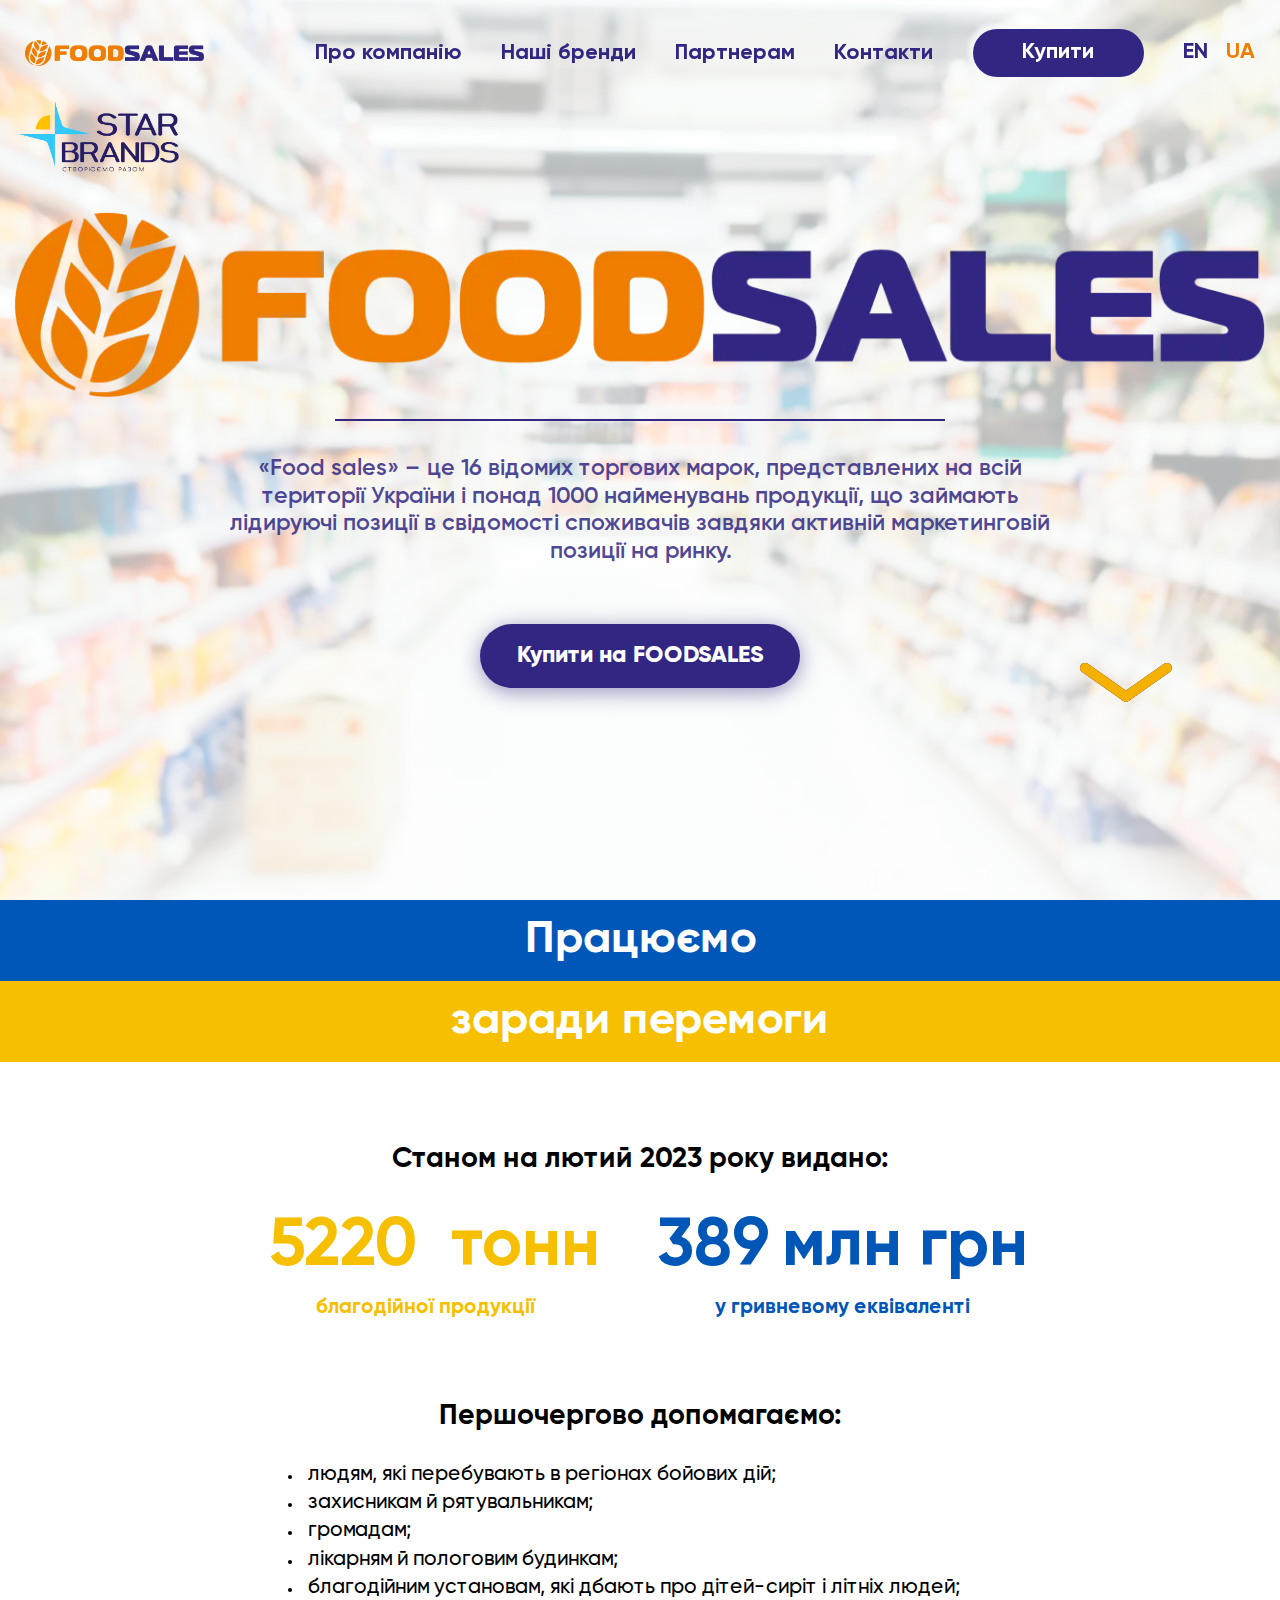
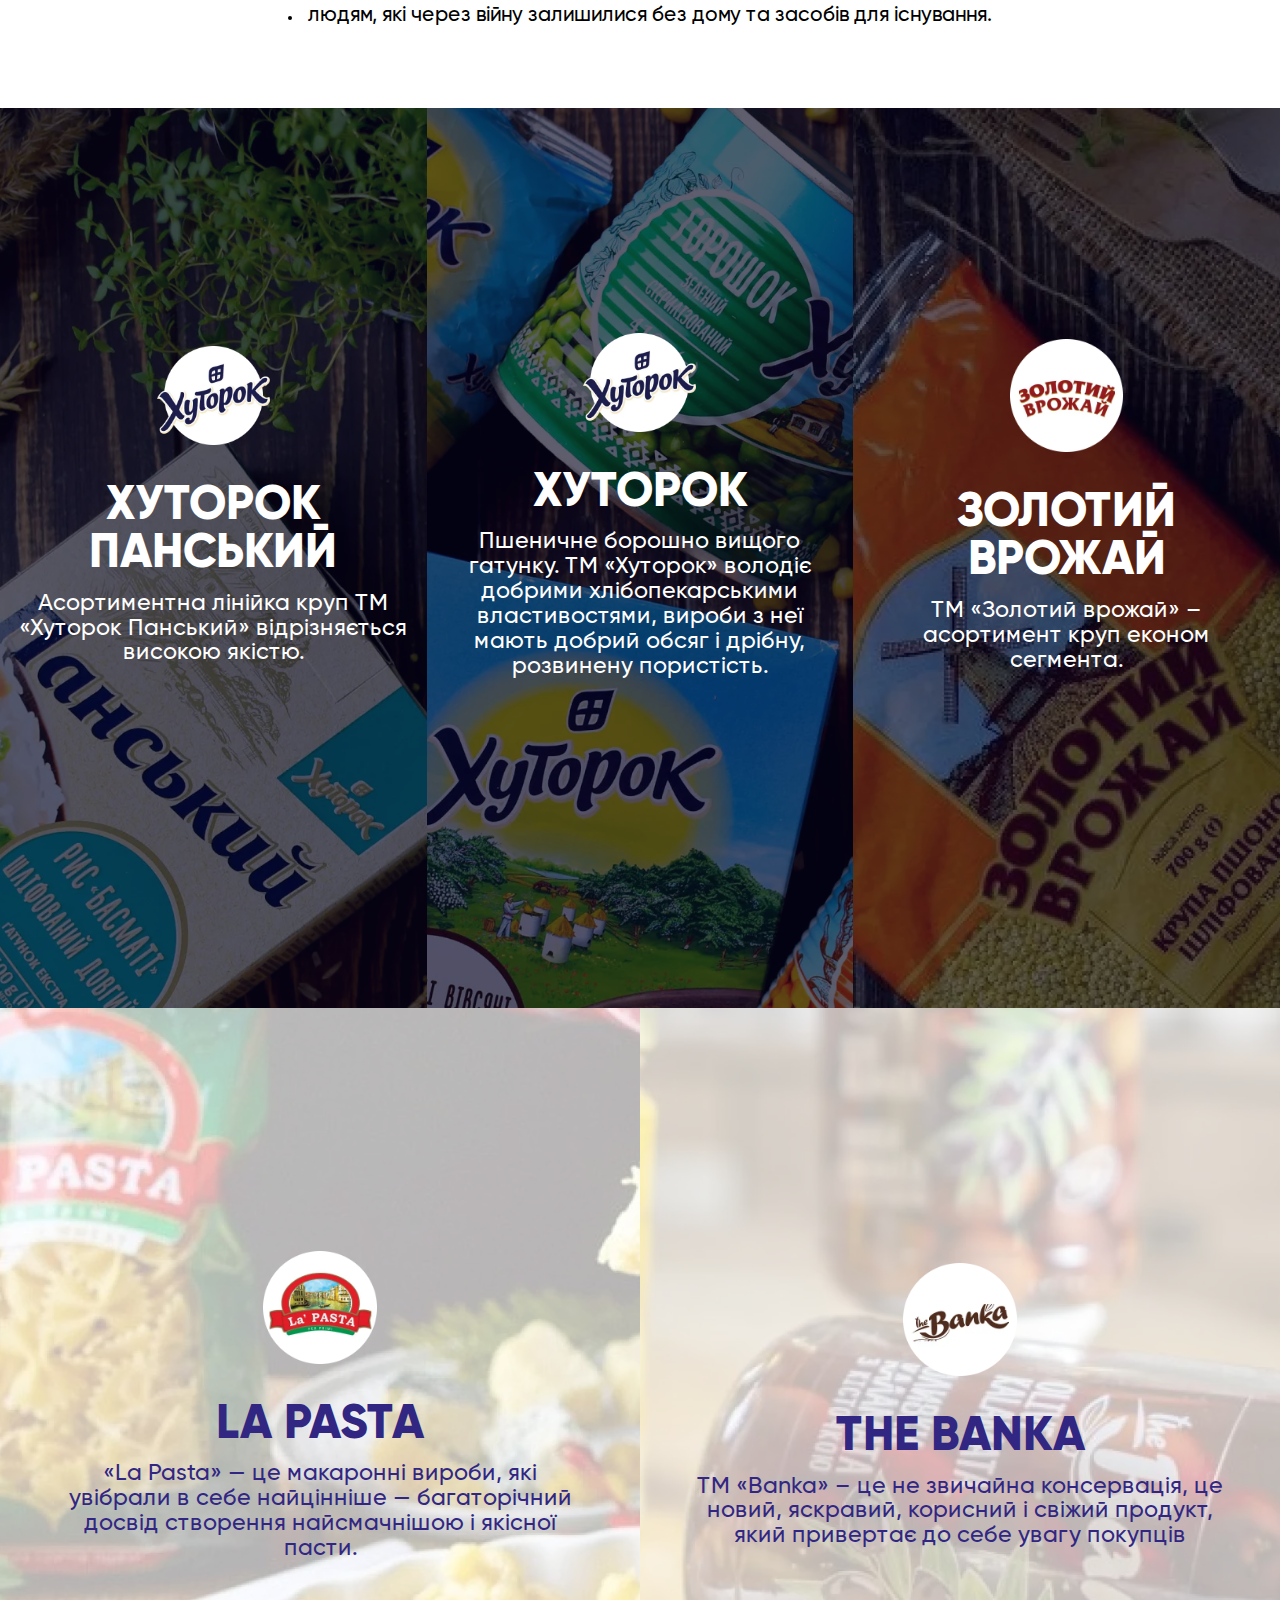
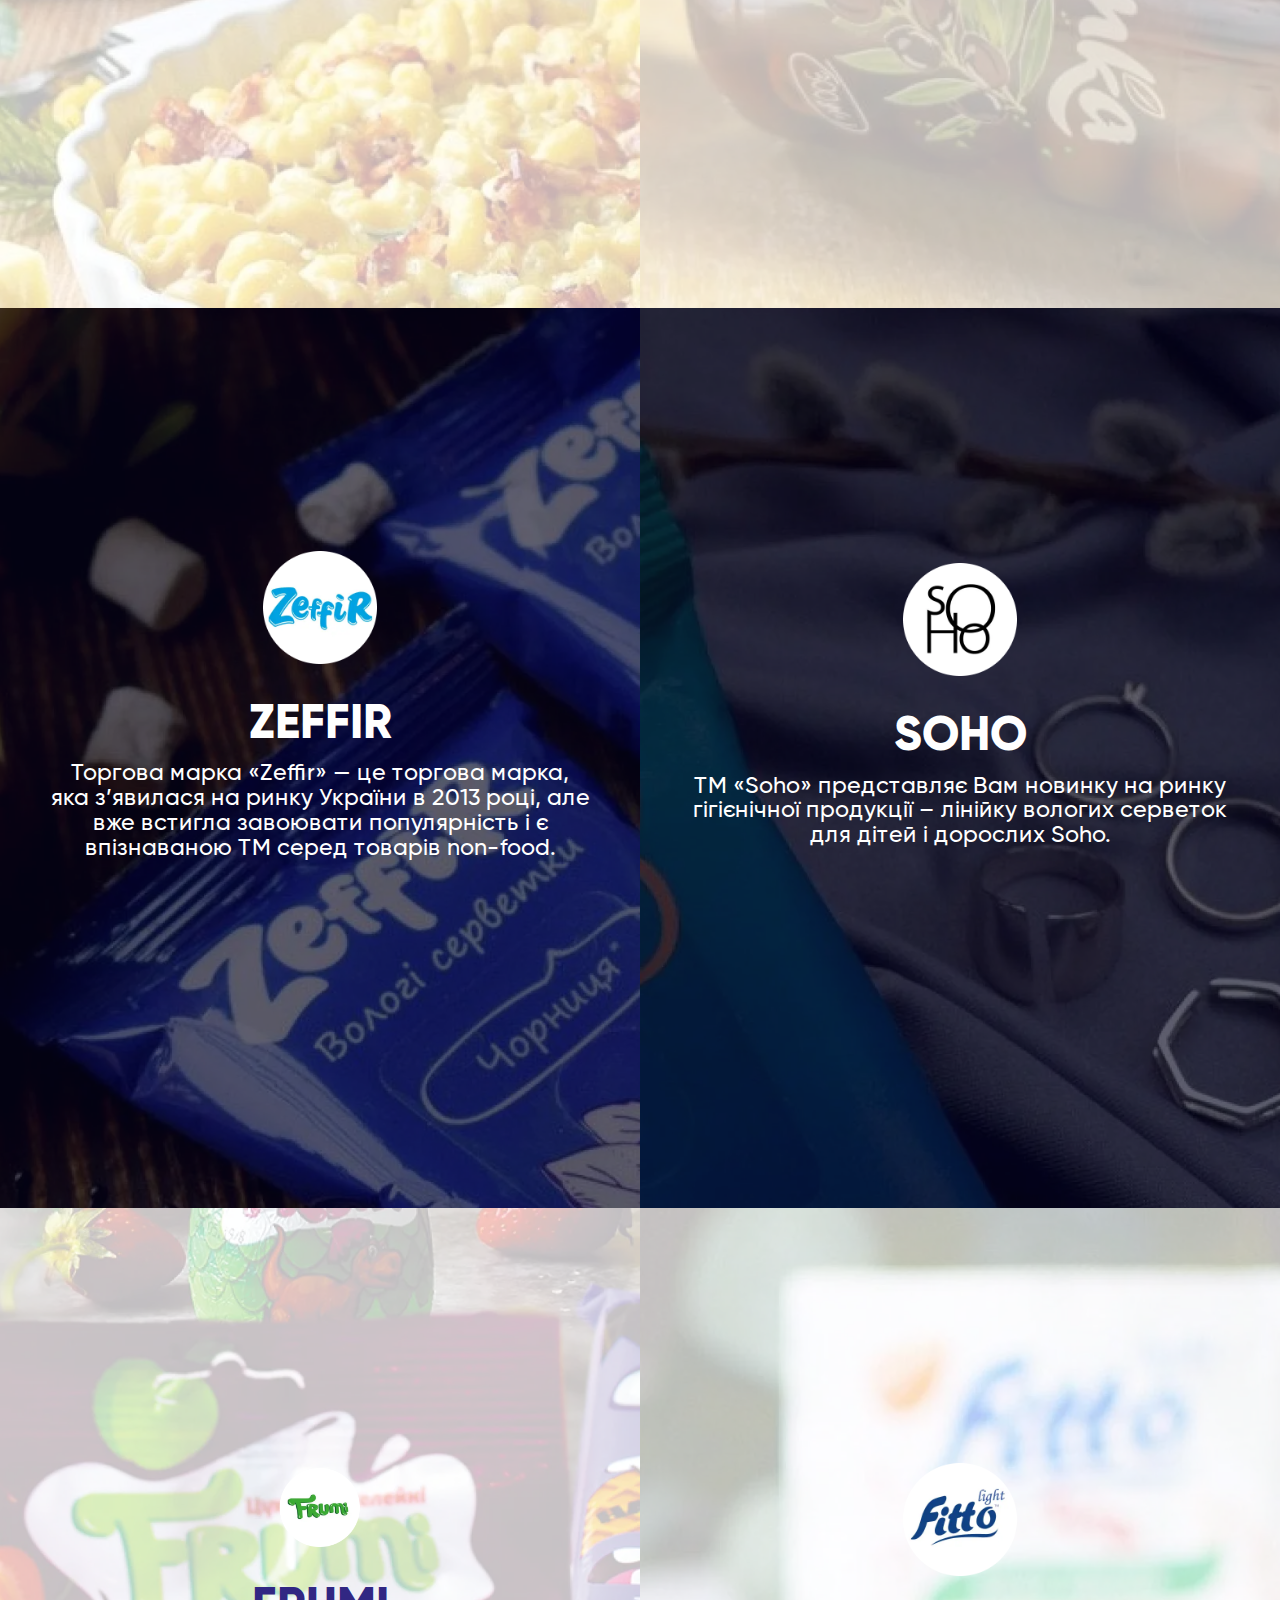
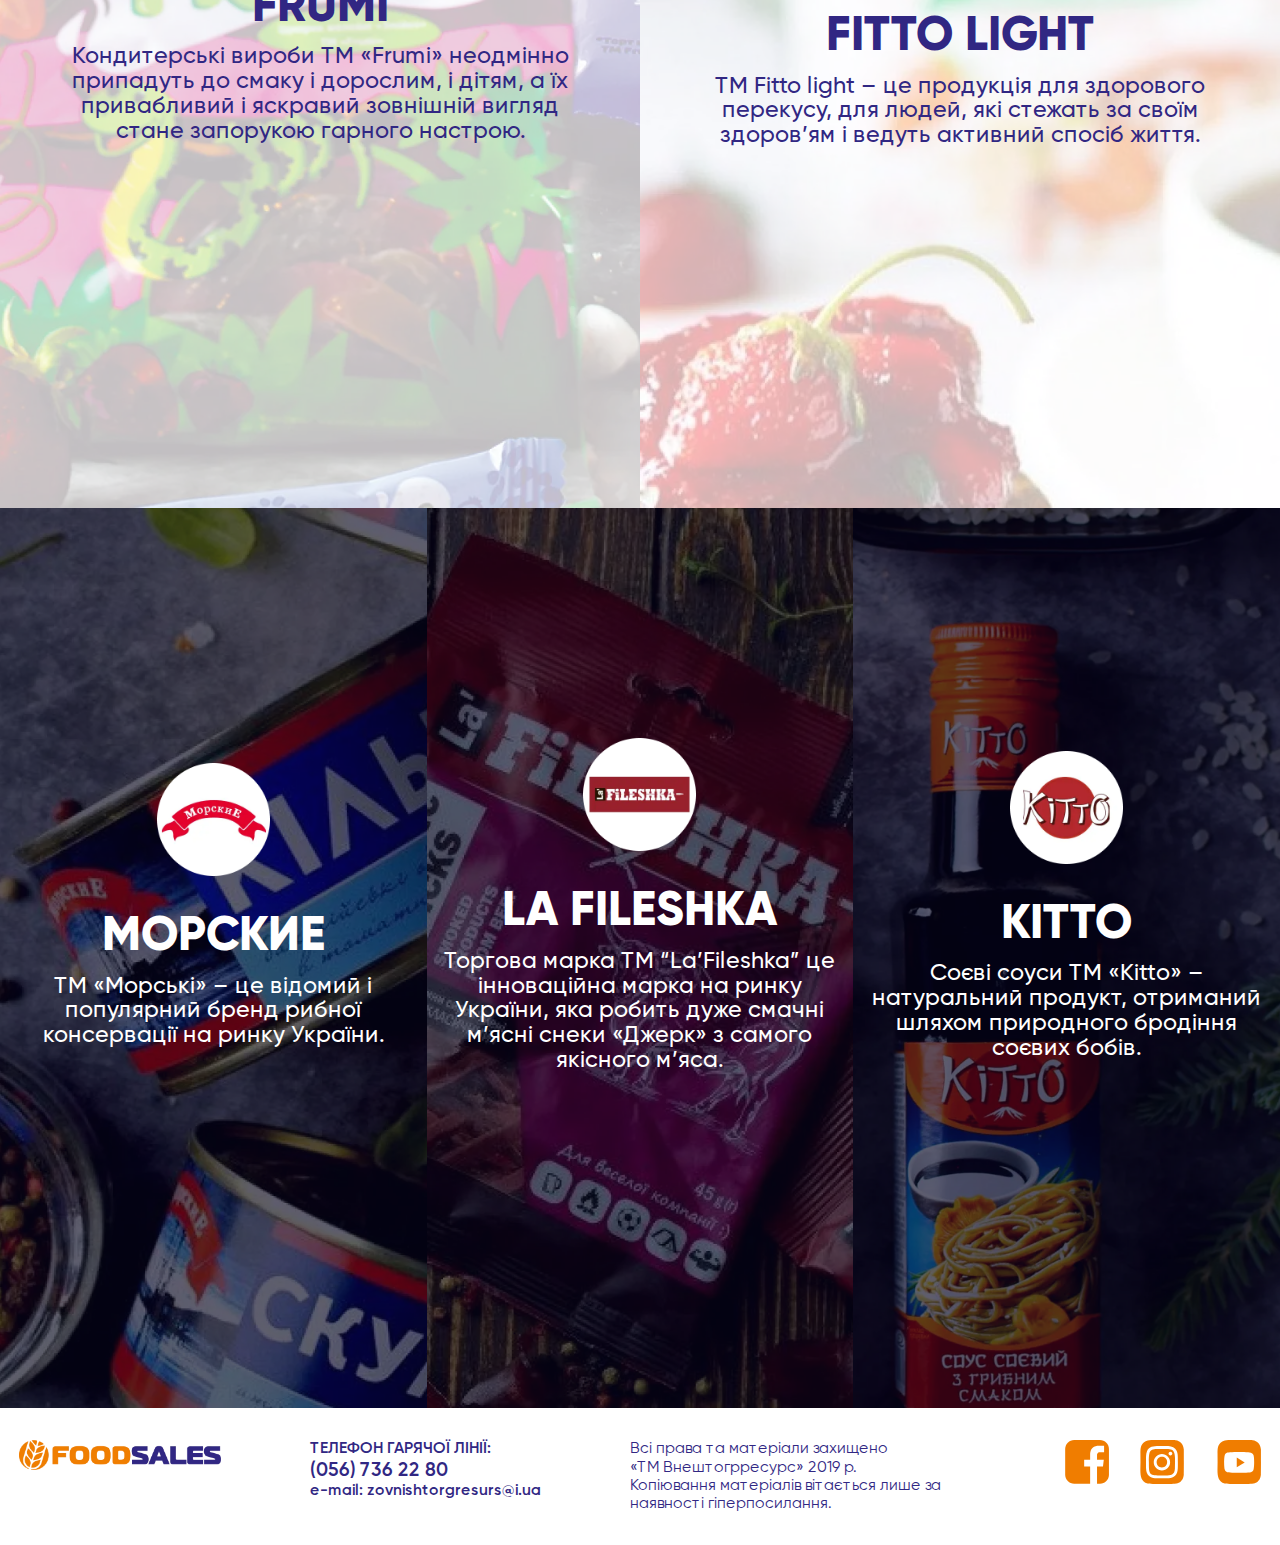
==== commit 288cb8a6: "update" ====
--- a/docs/index.html
+++ b/docs/index.html
@@ -6,7 +6,7 @@
 	<meta charset="UTF-8">
 	<meta name="format-detection" content="telephone=no">
 	<!-- <style>body{opacity: 0;}</style> -->
-	<link rel="stylesheet" href="css/style.min.css?_v=20230522215724">
+	<link rel="stylesheet" href="css/style.min.css?_v=20230724143319">
 	<link rel="shortcut icon" href="favicon.ico">
 	<!-- <meta name="robots" content="noindex, nofollow"> -->
 	<meta name="viewport" content="width=device-width, initial-scale=1.0">
@@ -39,10 +39,18 @@
 		</header>
 		<main class="page">
 			<section class="main">
+				<div class="main__img-scroll">
+					<a href="#" data-goto-header data-goto=".aid" class="main__img-scroll-link scroll-down-anim">
+						<img class="scroll-down-anim-01" src="img/down.svg" alt="img">
+						<img class="scroll-down-anim-02" src="img/down.svg" alt="img">
+						<img class="scroll-down-anim-03" src="img/down.svg" alt="img">
+					</a>
+				</div>
 				<div class="main__bg">
 					<picture><source srcset="img/main.webp" type="image/webp"><img src="img/main.png" class="main__bg-img" alt="background"></picture>
 				</div>
 				<div class="main__container">
+					<picture><source srcset="img/logo-StarBrands.webp" type="image/webp"><img class="main__logo-02" src="img/logo-StarBrands.png" alt="logo-StarBrands"></picture>
 					<div class="main__logo">
 						<picture><source srcset="img/logo.webp" type="image/webp"><img src="img/logo.png" class="main__logo-img" alt="logo"></picture>
 					</div>
@@ -326,7 +334,7 @@
 			</div>
 		</footer>
 	</div>
-	<script src="js/app.min.js?_v=20230522215724"></script>
+	<script src="js/app.min.js?_v=20230724143319"></script>
 </body>
 
 </html>--- a/docs/css/style.min.css
+++ b/docs/css/style.min.css
@@ -1 +1 @@
-@charset "UTF-8";@font-face{font-family:Gilroy;font-display:swap;src:url(../fonts/Gilroy-Bold.woff2) format("woff2"),url(../fonts/Gilroy-Bold.woff) format("woff");font-weight:700;font-style:normal}@font-face{font-family:Gilroy;font-display:swap;src:url(../fonts/Gilroy-Extrabold.woff2) format("woff2"),url(../fonts/Gilroy-Extrabold.woff) format("woff");font-weight:800;font-style:normal}@font-face{font-family:Gilroy;font-display:swap;src:url(../fonts/Gilroy-Medium.woff2) format("woff2"),url(../fonts/Gilroy-Medium.woff) format("woff");font-weight:500;font-style:normal}@font-face{font-family:Gilroy;font-display:swap;src:url(../fonts/Gilroy-Regular.woff2) format("woff2"),url(../fonts/Gilroy-Regular.woff) format("woff");font-weight:400;font-style:normal}@font-face{font-family:Gilroy;font-display:swap;src:url(../fonts/Gilroy-Semibold.woff2) format("woff2"),url(../fonts/Gilroy-Semibold.woff) format("woff");font-weight:600;font-style:normal}*{padding:0;margin:0;border:0}*,:after,:before{-webkit-box-sizing:border-box;box-sizing:border-box}body,html{height:100%;min-width:320px}body{color:#000;line-height:1;font-family:Gilroy,sans-serif;font-size:1rem;-ms-text-size-adjust:100%;-moz-text-size-adjust:100%;-webkit-text-size-adjust:100%;-webkit-font-smoothing:antialiased;-moz-osx-font-smoothing:grayscale}button,input,textarea{font-family:Gilroy,sans-serif;font-size:inherit;line-height:inherit}button{cursor:pointer;color:inherit;background-color:transparent}a{color:inherit;text-decoration:none}ul li{list-style:none}img{vertical-align:top}h1,h2,h3,h4,h5,h6{font-weight:inherit;font-size:inherit}.lock body{overflow:hidden;-ms-touch-action:none;touch-action:none;-ms-scroll-chaining:none;overscroll-behavior:none}.wrapper{min-height:100%;display:-webkit-box;display:-ms-flexbox;display:flex;-webkit-box-orient:vertical;-webkit-box-direction:normal;-ms-flex-direction:column;flex-direction:column;overflow:hidden}@supports (overflow:clip){.wrapper{overflow:clip}}.wrapper>main{-webkit-box-flex:1;-ms-flex:1 1 auto;flex:1 1 auto}.wrapper>*{min-width:0}[class*=-ibg]{position:relative}[class*=-ibg] img{position:absolute;width:100%;height:100%;top:0;left:0;-o-object-fit:cover;object-fit:cover}[class*=-ibg_contain] img{-o-object-fit:contain;object-fit:contain}.btn{display:-webkit-box;display:-ms-flexbox;display:flex;-webkit-box-align:center;-ms-flex-align:center;align-items:center;-webkit-box-pack:center;-ms-flex-pack:center;justify-content:center;padding:.3125rem;text-align:center;border-radius:3.125rem;line-height:1.23;-webkit-transition:all .3s ease 0s;-o-transition:all .3s ease 0s;transition:all .3s ease 0s}.btn_blue{background-color:#312783;color:#fff}.btn_orange{background-color:#f07d00;color:#fff}.text-yellow{color:#f6c000}.text-blue{color:#0057b8}.bg-blue{background-color:#0057b8}.bg-yellow{background-color:#f6c000}.header{height:8.125rem;position:fixed;top:0;left:0;width:100%;z-index:50;display:-webkit-box;display:-ms-flexbox;display:flex;-webkit-box-align:center;-ms-flex-align:center;align-items:center;opacity:0}.loaded .header{-webkit-transition:all 1s ease 1.2s;-o-transition:all 1s ease 1.2s;transition:all 1s ease 1.2s;opacity:1}.header._header-scroll{background-color:#fff;-webkit-box-shadow:0 2px 20px rgba(44,44,44,.5);box-shadow:0 2px 20px rgba(44,44,44,.5);-webkit-transition:all .3s ease 0s;-o-transition:all .3s ease 0s;transition:all .3s ease 0s}.header.header-brand{position:sticky;top:0}.header__container{display:-webkit-box;display:-ms-flexbox;display:flex;width:100%;-webkit-box-align:center;-ms-flex-align:center;align-items:center;-webkit-box-pack:justify;-ms-flex-pack:justify;justify-content:space-between;-webkit-column-gap:3.125rem;-moz-column-gap:3.125rem;column-gap:3.125rem}.header__logo{position:relative;z-index:5}.header__logo-img{height:auto}.menu{display:-webkit-box;display:-ms-flexbox;display:flex}.menu-open .menu{opacity:1;pointer-events:all}.menu__body{display:-webkit-box;display:-ms-flexbox;display:flex;-webkit-box-align:center;-ms-flex-align:center;align-items:center}.menu__list{display:-webkit-box;display:-ms-flexbox;display:flex;-ms-flex-wrap:wrap;flex-wrap:wrap;row-gap:.625rem}.menu__link{font-weight:700;font-size:1.375rem;line-height:1.2272727273;color:#312783;-webkit-transition:color .3s ease 0s;-o-transition:color .3s ease 0s;transition:color .3s ease 0s}.menu__btn{width:10.6875rem;height:3rem;font-weight:700;font-size:1.375rem}.menu__language{display:-webkit-box;display:-ms-flexbox;display:flex;-webkit-box-align:center;-ms-flex-align:center;align-items:center;-webkit-column-gap:1.125rem;-moz-column-gap:1.125rem;column-gap:1.125rem}.menu__lng{font-weight:700;font-size:1.375rem;line-height:1.23;color:#312783;-webkit-transition:all .3s ease 0s;-o-transition:all .3s ease 0s;transition:all .3s ease 0s}.menu__lng.active{color:#f07d00}.icon-menu{display:none}.brand-page .footer{background-color:#f6f6f6}.footer__container{display:-webkit-box;display:-ms-flexbox;display:flex;-webkit-box-pack:justify;-ms-flex-pack:justify;justify-content:space-between;width:100%;max-width:100rem;-webkit-column-gap:1.25rem;-moz-column-gap:1.25rem;column-gap:1.25rem;-ms-flex-wrap:wrap;flex-wrap:wrap}.footer__logo img{height:auto}.footer__copyright{color:#312783}.footer__copyright-txt{font-weight:400;line-height:1.1666666667;max-width:21.625rem}.contacts-ftr{color:#312783}.contacts-ftr__tel-txt{text-transform:uppercase;font-weight:600;line-height:1.1666666667}.contacts-ftr__tel-numb{font-weight:600;line-height:1.2083333333}.contacts-ftr__email-txt{font-weight:600;line-height:1.1666666667}.social-ftr{display:-webkit-box;display:-ms-flexbox;display:flex}.social-ftr__link{display:inline-block;-webkit-transition:opacity .3s ease 0s;-o-transition:opacity .3s ease 0s;transition:opacity .3s ease 0s}.social-ftr__icon{height:auto}.main{position:relative;height:100vh;display:-webkit-box;display:-ms-flexbox;display:flex;-webkit-box-orient:vertical;-webkit-box-direction:normal;-ms-flex-direction:column;flex-direction:column;-webkit-box-pack:center;-ms-flex-pack:center;justify-content:center;-webkit-box-align:center;-ms-flex-align:center;align-items:center}.main__bg{position:absolute;top:0;left:0;width:100%;height:100%;z-index:-1}.main__bg::after{content:"";position:absolute;top:0;left:0;width:100%;height:100%;background:-webkit-gradient(linear,left bottom,left top,from(rgba(255,255,255,.7)),to(rgba(255,255,255,.7)));background:-o-linear-gradient(bottom,rgba(255,255,255,.7),rgba(255,255,255,.7));background:linear-gradient(0deg,rgba(255,255,255,.7),rgba(255,255,255,.7))}.main__bg-img{position:absolute;width:100%;height:100%;-o-object-fit:cover;object-fit:cover;opacity:0;-webkit-transform:scale(1.5);-ms-transform:scale(1.5);transform:scale(1.5)}.loaded .main__bg-img{-webkit-transition:all 2s ease 0s;-o-transition:all 2s ease 0s;transition:all 2s ease 0s;opacity:1;-webkit-transform:scale(1);-ms-transform:scale(1);transform:scale(1)}.main__container{display:-webkit-box;display:-ms-flexbox;display:flex;-webkit-box-orient:vertical;-webkit-box-direction:normal;-ms-flex-direction:column;flex-direction:column;-webkit-box-pack:center;-ms-flex-pack:center;justify-content:center;-webkit-box-align:center;-ms-flex-align:center;align-items:center;padding:0 .9375rem}.main__logo-img{width:100%;height:auto;opacity:0}.loaded .main__logo-img{-webkit-transition:all .7s ease .5s;-o-transition:all .7s ease .5s;transition:all .7s ease .5s;opacity:1}.main__text{font-weight:600;line-height:1.2;text-align:center;color:rgba(49,39,131,.86);max-width:51.875rem;position:relative;opacity:0;-webkit-transform:translateY(50%);-ms-transform:translateY(50%);transform:translateY(50%)}.main__text::before{content:"";position:absolute;left:50%;-webkit-transform:translateX(-50%);-ms-transform:translateX(-50%);transform:translateX(-50%);width:0%;max-width:38.125rem;height:.125rem;background-color:#312783;opacity:0}.loaded .main__text::before{width:100%;-webkit-transition:all 1s ease 1s;-o-transition:all 1s ease 1s;transition:all 1s ease 1s;opacity:1}.loaded .main__text{-webkit-transform:translateY(0);-ms-transform:translateY(0);transform:translateY(0);-webkit-transition:all .7s ease .7s;-o-transition:all .7s ease .7s;transition:all .7s ease .7s;opacity:1}.main__btn-wrapper{opacity:0}.loaded .main__btn-wrapper{-webkit-transition:opacity .7s ease .9s;-o-transition:opacity .7s ease .9s;transition:opacity .7s ease .9s;opacity:1}.main__btn{-webkit-box-shadow:0 4px 21px rgba(49,39,131,.5);box-shadow:0 4px 21px rgba(49,39,131,.5);font-weight:800}.aid__container{padding:0 .9375rem;display:-webkit-box;display:-ms-flexbox;display:flex;-webkit-box-orient:vertical;-webkit-box-direction:normal;-ms-flex-direction:column;flex-direction:column;-webkit-box-align:center;-ms-flex-align:center;align-items:center}.aid__title{font-weight:700;line-height:1.2058823529;text-align:center}.aid__title:not(:last-child){margin-bottom:1.875rem}.aid__list{padding-left:1.25rem}.aid__item{font-weight:500;line-height:1.1666666667;position:relative}.aid__item::before{content:"";position:absolute;left:-1.25rem;top:50%;border-radius:50%;width:.25rem;height:.25rem;background-color:#000}.aid__item:not(:last-child){margin-bottom:.25rem}.flag-aid{padding:.8125rem 0}.flag-aid__text{font-weight:700;line-height:1.2166666667;color:#fff;text-align:center}.counter-aid{display:-webkit-box;display:-ms-flexbox;display:flex;-webkit-box-pack:center;-ms-flex-pack:center;justify-content:center}.counter-aid__block{text-align:center}.counter-aid__num{font-weight:700;line-height:1.2}.counter-aid__num:not(:last-child){margin-bottom:.625rem}.counter-aid__count{display:inline-block}.counter-aid__text{font-weight:700}.products__block{overflow:hidden;height:100vh}.products__block_three{display:-ms-grid;display:grid;-ms-grid-columns:33.33% 33.33% 33.33%;grid-template-columns:33.33% 33.33% 33.33%}.products__block_three .item:nth-child(1) .item__bg-img{left:0}.products__block_three .item:nth-child(2) .item__bg-img{left:50%;-webkit-transform:translateX(-50%);-ms-transform:translateX(-50%);transform:translateX(-50%)}.products__block_three .item:nth-child(3) .item__bg-img{right:0}.products__block_two{display:-ms-grid;display:grid;-ms-grid-columns:50% 50%;grid-template-columns:50% 50%}.products__block_two .item:nth-child(1) .item__bg-img{left:0}.products__block_two .item:nth-child(2) .item__bg-img{right:0}.item{position:relative;overflow:hidden;height:100%;-webkit-transition:all 0s ease .3s;-o-transition:all 0s ease .3s;transition:all 0s ease .3s}.item._hover .item__bg-img{opacity:1}.item._hover .item__wrapper{opacity:1}._hover-block .item{overflow:initial}.touch ._hover-block .item{overflow:hidden}.item::before{content:"";position:absolute;top:0;left:0;width:100%;height:100%;z-index:2}.block-light-black .item::before{background-color:rgba(5,3,28,.64)}.block-white .item::before{background-color:rgba(255,255,255,.7)}.item__bg{position:absolute;top:0;left:0;width:100%;height:100%;z-index:1}.item__bg-img{position:absolute;width:100vw;height:100vh;top:0;-o-object-fit:cover;object-fit:cover;opacity:1}._hover-block .item__bg-img{opacity:0}.touch ._hover-block .item__bg-img{opacity:1}.item__wrapper{position:relative;z-index:2;width:100%;height:100%;display:-webkit-box;display:-ms-flexbox;display:flex;-webkit-box-orient:vertical;-webkit-box-direction:normal;-ms-flex-direction:column;flex-direction:column;padding:0 .9375rem 0;-webkit-box-align:center;-ms-flex-align:center;align-items:center;-webkit-box-pack:center;-ms-flex-pack:center;justify-content:center;opacity:1;-webkit-transition:opacity .3s linear 0s;-o-transition:opacity .3s linear 0s;transition:opacity .3s linear 0s}._hover-block .item__wrapper{opacity:.4}.touch ._hover-block .item__wrapper{opacity:1}.item__link{display:-webkit-box;display:-ms-flexbox;display:flex;-webkit-box-orient:vertical;-webkit-box-direction:normal;-ms-flex-direction:column;flex-direction:column;-webkit-box-align:center;-ms-flex-align:center;align-items:center;margin-bottom:2.375rem}.item__logo-img{height:auto;margin-bottom:2.3125rem}.item__title{font-weight:800;line-height:1.015625;text-align:center;max-width:23.75rem;margin-bottom:.8125rem}.block-light-black .item__title{color:#fff}.block-white .item__title{color:#312783}.item__subtitle{font-weight:500;line-height:107%;text-align:center;max-width:33.75rem}.block-light-black .item__subtitle{color:#fff}.block-white .item__subtitle{color:#312783}.item__btn{width:100%;max-width:17.5rem;height:4.125rem;-webkit-column-gap:.9375rem;-moz-column-gap:.9375rem;column-gap:.9375rem;opacity:0;pointer-events:none;-webkit-transition:all .3s ease 0s;-o-transition:all .3s ease 0s;transition:all .3s ease 0s}.item__btn span{font-weight:800;font-size:1.875rem;line-height:107%}.item__btn img{padding-top:.3125rem;width:4.6875rem;-webkit-filter:invert(100%) sepia(100%) saturate(0) hue-rotate(288deg) brightness(102%) contrast(102%);filter:invert(100%) sepia(100%) saturate(0) hue-rotate(288deg) brightness(102%) contrast(102%)}.block-light-black .item__btn{color:#fff;background-color:#f07d00}.block-white .item__btn{color:#fff;background-color:#312783}.brand-page__logo{overflow:hidden;position:relative;height:20.75rem}.brand-page__logo::before{content:"";position:absolute;top:0;left:0;width:100%;height:100%;z-index:2;background-color:rgba(5,3,28,.64)}.brand-page__bg-logo{position:absolute;z-index:1;top:0;left:0;width:100%;height:100%;-o-object-fit:cover;object-fit:cover}.brand-page__logo-img{position:absolute;top:50%;left:50%;-webkit-transform:translateY(-50%) translateX(-50%);-ms-transform:translateY(-50%) translateX(-50%);transform:translateY(-50%) translateX(-50%);z-index:3;width:12.5rem;height:auto}.brand{margin-top:3.125rem}.brand__container{max-width:98.875rem;margin:0 auto;padding:0 .9375rem;display:-ms-grid;display:grid;-ms-grid-columns:25% 73.5%;grid-template-columns:25% 73.5%;-webkit-column-gap:1.25rem;-moz-column-gap:1.25rem;column-gap:1.25rem}.brand__items{display:-ms-grid;display:grid;-ms-grid-columns:auto auto auto;grid-template-columns:auto auto auto;gap:1.25rem}.side-brand__spollers{position:sticky;top:11.25rem}.side-brand__title{display:none}._spoller-init .side-brand__title{cursor:pointer}._spoller-init .side-brand__title::after,._spoller-init .side-brand__title::before{content:"";position:absolute;right:10px;top:50%;background-color:#000;height:2px;width:15px;-webkit-transition:-webkit-transform .5s ease 0s;transition:-webkit-transform .5s ease 0s;-o-transition:transform .5s ease 0s;transition:transform .5s ease 0s;transition:transform .5s ease 0s,-webkit-transform .5s ease 0s}._spoller-init .side-brand__title::before{-webkit-transform:translate(-75%,-50%) rotate(40deg);-ms-transform:translate(-75%,-50%) rotate(40deg);transform:translate(-75%,-50%) rotate(40deg)}._spoller-init .side-brand__title::after{-webkit-transform:translate(0,-50%) rotate(-40deg);-ms-transform:translate(0,-50%) rotate(-40deg);transform:translate(0,-50%) rotate(-40deg)}._spoller-init .side-brand__title._spoller-active::before{-webkit-transform:translateX(-75%) rotate(-40deg);-ms-transform:translateX(-75%) rotate(-40deg);transform:translateX(-75%) rotate(-40deg)}._spoller-init .side-brand__title._spoller-active::after{-webkit-transform:rotate(40deg);-ms-transform:rotate(40deg);transform:rotate(40deg)}.side-brand__list{border:.0625rem solid #dfdfdf;border-radius:.375rem}.side-brand__item{padding:1.25rem 1.625rem}.side-brand__item:not(:last-child){border-bottom:.0625rem solid #dfdfdf}.side-brand__link{font-weight:500;font-size:1.375rem;line-height:1.1818181818;-webkit-transition:all .3 ease 0s;-o-transition:all .3 ease 0s;transition:all .3 ease 0s}.side-brand__link._active{font-weight:700;color:#f07d00}.item-brand{border:.0625rem solid #dfdfdf;border-radius:.375rem;height:100%;min-height:29.375rem;-webkit-transition:all .5s ease 0s;-o-transition:all .5s ease 0s;transition:all .5s ease 0s;cursor:pointer;position:relative}.item-brand._active{-webkit-box-shadow:unset;box-shadow:unset}.item-brand._active .modal-item{opacity:1;pointer-events:all}.item-brand__wrapper{display:-webkit-box;display:-ms-flexbox;display:flex;-webkit-box-orient:vertical;-webkit-box-direction:normal;-ms-flex-direction:column;flex-direction:column;-webkit-box-align:center;-ms-flex-align:center;align-items:center}.item-brand__image-ibg{height:22.875rem;width:73%;margin:1.25rem}.item-brand__name{font-weight:500;font-size:1.375rem;line-height:1.1818181818;padding:0 2.1875rem 2.1875rem 2.1875rem}.prouduct-about__title{font-weight:600;font-size:1.125rem;line-height:1.7;margin-top:1.875rem}.prouduct-about__text{font-weight:400;font-size:1.125rem;line-height:1.17}.prouduct-about__li:not(:last-child){margin-bottom:.4375rem}.text-paragraph{margin:2.5rem 0}.social-about{display:-webkit-box;display:-ms-flexbox;display:flex;-webkit-column-gap:3.125rem;-moz-column-gap:3.125rem;column-gap:3.125rem}.social-about__block{display:-webkit-inline-box;display:-ms-inline-flexbox;display:inline-flex;-webkit-box-align:center;-ms-flex-align:center;align-items:center;-webkit-column-gap:.75rem;-moz-column-gap:.75rem;column-gap:.75rem}.social-about__block span{font-weight:600;font-size:1.125rem;line-height:1.17;color:#312783;-webkit-transition:all .3s ease 0s;-o-transition:all .3s ease 0s;transition:all .3s ease 0s}.social-about__icon{width:2.5rem;height:auto;-webkit-transition:all .3s ease 0s;-o-transition:all .3s ease 0s;transition:all .3s ease 0s}.modal-item{position:absolute;top:0;left:0;z-index:2;-webkit-transition:all .3s ease 0s;-o-transition:all .3s ease 0s;transition:all .3s ease 0s;background-color:#fff;border:1px solid #dfdfdf;border-radius:.375rem;-webkit-box-shadow:0 2px 20px rgba(44,44,44,.5);box-shadow:0 2px 20px rgba(44,44,44,.5);height:100%;width:207%;opacity:0;pointer-events:none}.modal-item__wrapper{display:-webkit-box;display:-ms-flexbox;display:flex;height:100%}.modal-item__item{width:50%;display:-webkit-box;display:-ms-flexbox;display:flex;-webkit-box-orient:vertical;-webkit-box-direction:normal;-ms-flex-direction:column;flex-direction:column;-webkit-box-align:center;-ms-flex-align:center;align-items:center;padding:3.125rem 2.1875rem 0}.modal-item__close{position:absolute;top:0;right:0;width:3.125rem;height:3.125rem;z-index:3}.modal-item__close::after,.modal-item__close::before{content:"";position:absolute;width:.8125rem;height:.125rem;background-color:#000;top:50%;left:39%}.modal-item__close::before{-webkit-transform:rotate(45deg);-ms-transform:rotate(45deg);transform:rotate(45deg)}.modal-item__close::after{-webkit-transform:rotate(-45deg);-ms-transform:rotate(-45deg);transform:rotate(-45deg)}.modal-item__name{font-weight:600;line-height:1.1818181818}.modal-item__info{width:50%;display:-webkit-box;display:-ms-flexbox;display:flex;-webkit-box-orient:vertical;-webkit-box-direction:normal;-ms-flex-direction:column;flex-direction:column;-webkit-box-pack:justify;-ms-flex-pack:justify;justify-content:space-between;row-gap:1.25rem;padding:3.125rem;position:relative}.modal-item__info::before{content:"";position:absolute;top:50%;-webkit-transform:translateY(-50%);-ms-transform:translateY(-50%);transform:translateY(-50%);left:0;height:83%;width:.125rem;background-color:#dfdfdf}.modal-item__title{font-weight:600;line-height:1.1818181818;margin-bottom:.3125rem}.modal-item__txt{font-weight:400;line-height:1.1818181818}.modal-item__btn{border:2px solid #312783;width:100%;max-width:15.625rem;height:3.75rem;color:#312783;font-weight:600;font-size:1.125rem;line-height:1.1666666667}@media (min-width:850px){.item-brand:nth-child(3n+3) .modal-item{right:0;left:initial}.item-brand:nth-child(3n+3) .modal-item__wrapper{-webkit-box-orient:horizontal;-webkit-box-direction:reverse;-ms-flex-direction:row-reverse;flex-direction:row-reverse}.item-brand:nth-child(3n+3) .modal-item__info::before{right:0;left:initial}}@media (min-width:1200px) and (max-height:768px){.side-brand__spollers{position:relative;top:0}}@media (min-width:1201px) and (max-height:768px){.brand-page__logo{height:9.375rem}.brand-page__logo-img{width:7.5rem}}@media (min-width:120em){[class*=__container]{padding-left:.9375rem}[class*=__container]{padding-right:.9375rem}.header__container{padding-left:3.125rem}.header__container{padding-right:3.125rem}.header__logo-img{width:14.9375rem}.menu{-webkit-column-gap:4.6875rem;-moz-column-gap:4.6875rem;column-gap:4.6875rem}.menu__list{-webkit-column-gap:4.6875rem;-moz-column-gap:4.6875rem;column-gap:4.6875rem}.footer__container{padding-left:3.125rem}.footer__container{padding-right:3.125rem}.footer__container{padding-top:2.5rem}.footer__container{padding-bottom:2.5rem}.footer__logo img{width:14.9375rem}.footer__copyright-txt{font-size:1.125rem}.contacts-ftr__tel-txt{font-size:1.125rem}.contacts-ftr__tel-numb{font-size:1.5rem}.contacts-ftr__email-txt{font-size:1.125rem}.social-ftr{-webkit-column-gap:2.375rem;-moz-column-gap:2.375rem;column-gap:2.375rem}.social-ftr__icon{width:3.4375rem}.main__logo{margin-bottom:4.8125rem}.main__text{font-size:1.875rem}.main__text::before{top:-3.125rem}.main__text{margin-bottom:4.8125rem}.main__btn{width:25.625rem}.main__btn{height:5.125rem}.main__btn{font-size:1.875rem}.aid__container{padding-top:6.25rem}.aid__container{padding-bottom:6.25rem}.aid__title{font-size:2.125rem}.aid__item{font-size:1.5rem}.flag-aid__text{font-size:3.75rem}.counter-aid{-webkit-column-gap:6.0625rem;-moz-column-gap:6.0625rem;column-gap:6.0625rem}.counter-aid:not(:last-child){margin-bottom:6.25rem}.counter-aid__num{font-size:5.625rem}.counter-aid__count.count-one{width:14.75rem}.counter-aid__count.count-two{width:8.8125rem}.counter-aid__text{font-size:1.5rem}.item__logo-img{width:8.75rem}.item__title{font-size:4rem}.item__subtitle{font-size:1.875rem}.brand{margin-bottom:6.25rem}.brand__items{margin-bottom:6.25rem}.modal-item__name{font-size:1.375rem}.modal-item__title{font-size:1.125rem}.modal-item__txt{font-size:1.125rem}}@media (min-width:1921px){.footer__container{margin:0 auto}}@media (max-width:1440px){.header.header-brand{height:6.625rem}.header{height:6.625rem}.brand-page__logo{height:9.375rem}.brand-page__logo-img{width:7.5rem}}@media (max-width:1200px){.header.header-brand{position:fixed;background-color:#fff;-webkit-box-shadow:0 2px 20px rgba(44,44,44,.5);box-shadow:0 2px 20px rgba(44,44,44,.5)}.menu{overflow-y:auto;opacity:0;pointer-events:none;position:fixed;top:0;left:0;width:100%;height:100%;background-color:#fff;-webkit-box-orient:vertical;-webkit-box-direction:normal;-ms-flex-direction:column;flex-direction:column;-webkit-box-align:center;-ms-flex-align:center;align-items:center;-webkit-box-pack:center;-ms-flex-pack:center;justify-content:center;row-gap:3.125rem;-webkit-transition:all .5s ease 0s;-o-transition:all .5s ease 0s;transition:all .5s ease 0s}.menu__list{-webkit-box-orient:vertical;-webkit-box-direction:normal;-ms-flex-direction:column;flex-direction:column;-webkit-box-align:center;-ms-flex-align:center;align-items:center;row-gap:3.125rem}.menu__item{opacity:0;position:relative;-webkit-transform:translateY(100%);-ms-transform:translateY(100%);transform:translateY(100%);-webkit-transition:all .5s ease 0s;-o-transition:all .5s ease 0s;transition:all .5s ease 0s}.menu-open .menu__item{opacity:1;-webkit-transform:translateY(0);-ms-transform:translateY(0);transform:translateY(0)}.menu-open .menu__item:nth-child(1){-webkit-transition-delay:0s;-o-transition-delay:0s;transition-delay:0s}.menu-open .menu__item:nth-child(2){-webkit-transition-delay:.1s;-o-transition-delay:.1s;transition-delay:.1s}.menu-open .menu__item:nth-child(3){-webkit-transition-delay:.2s;-o-transition-delay:.2s;transition-delay:.2s}.menu-open .menu__item:nth-child(4){-webkit-transition-delay:.3s;-o-transition-delay:.3s;transition-delay:.3s}.menu__link{text-transform:uppercase;font-weight:800}.menu__btn{text-transform:uppercase;opacity:0;-webkit-transition:all .5s ease 0s;-o-transition:all .5s ease 0s;transition:all .5s ease 0s}.menu-open .menu__btn{opacity:1;-webkit-transition-delay:.4s;-o-transition-delay:.4s;transition-delay:.4s}.menu__language{opacity:0;-webkit-transition:all .5s ease 0s;-o-transition:all .5s ease 0s;transition:all .5s ease 0s}.menu-open .menu__language{opacity:1;-webkit-transition-delay:.5s;-o-transition-delay:.5s;transition-delay:.5s}.icon-menu{display:block;position:relative;width:1.5625rem;height:.75rem;z-index:5}.icon-menu span,.icon-menu::after,.icon-menu::before{content:"";-webkit-transition:all .3s ease 0s;-o-transition:all .3s ease 0s;transition:all .3s ease 0s;right:0;position:absolute;width:100%;height:.125rem;background-color:#312783}.icon-menu::before{top:0}.icon-menu::after{bottom:0}.icon-menu span{top:calc(50% - .0625rem)}.menu-open .icon-menu span{width:0}.menu-open .icon-menu::before{top:calc(50% - .0625rem);-webkit-transform:rotate(-45deg);-ms-transform:rotate(-45deg);transform:rotate(-45deg)}.menu-open .icon-menu::after{bottom:calc(50% - .0625rem);-webkit-transform:rotate(45deg);-ms-transform:rotate(45deg);transform:rotate(45deg)}.brand-page__logo{margin-top:6.625rem}.brand{margin-top:1.25rem}.brand__container{-ms-grid-columns:100%;grid-template-columns:100%}.side-brand__spollers{margin-bottom:1.25rem}.side-brand__title{display:-webkit-box;display:-ms-flexbox;display:flex;width:100%;cursor:default;padding:.625rem;position:relative;font-weight:500;font-size:1.375rem;line-height:1.1818181818;background-color:#f6f6f6;border:.0625rem solid #dfdfdf;border-radius:.375rem;margin-bottom:.625rem}.side-brand__item{padding:.625rem}.side-brand__link{font-size:1.125rem}.item-brand{min-height:unset}.item-brand__image-ibg{height:unset;padding-bottom:80%}.modal-item__item{width:40%;padding:1.5625rem 1.5625rem 0}.modal-item__info{width:60%;padding:1.5625rem;overflow-y:auto}}@media (max-width:1200px) and (any-hover:none){.icon-menu{cursor:default}}@media (max-width:75em){.footer__container{padding-left:.9375rem}.footer__container{padding-right:.9375rem}}@media (max-width:1200px) and (max-width:480px){.side-brand__title{font-size:1.125rem}}@media (max-width:1100px){.footer__copyright-txt{max-width:15.625rem}}@media (max-width:1024px){.header.header-brand{height:5.375rem}.header{height:5.375rem}.brand-page__logo{margin-top:5.375rem}}@media (max-width:64em){.header__container{padding-left:.9375rem}.header__container{padding-right:.9375rem}.menu{-webkit-column-gap:1.5625rem;-moz-column-gap:1.5625rem;column-gap:1.5625rem}.menu__list{-webkit-column-gap:1.5625rem;-moz-column-gap:1.5625rem;column-gap:1.5625rem}}@media (max-width:1000px){.modal-item{width:210%}}@media (max-width:1000px) and (max-height:700px){.modal-item{overflow-y:auto}.modal-item .item-brand__image-ibg{padding-bottom:60%;width:55%}.modal-item__wrapper{top:0;-webkit-transform:unset;-ms-transform:unset;transform:unset}}@media (max-width:880px){.item-brand__name{font-size:1.125rem;padding:0 1.25rem 1.25rem 1.25rem}.social-about{-webkit-box-orient:vertical;-webkit-box-direction:normal;-ms-flex-direction:column;flex-direction:column;row-gap:1.25rem}}@media (max-width:850px){.modal-item{position:fixed;top:0;left:0;width:100%;height:100%;z-index:50;padding:.9375rem;background-color:rgba(0,0,0,.9);border:unset;border-radius:unset}.modal-item__wrapper{position:relative;top:50%;-webkit-transform:translateY(-50%);-ms-transform:translateY(-50%);transform:translateY(-50%);width:100%;height:-webkit-max-content;height:-moz-max-content;height:max-content;background-color:#fff;border:1px solid #dfdfdf;border-radius:.375rem;-webkit-box-shadow:0 2px 20px rgba(44,44,44,.5);box-shadow:0 2px 20px rgba(44,44,44,.5)}}@media (max-width:48em){.header.header-brand{height:4.5rem}.header{height:4.5rem}.loaded .main__text::before{width:61%}.main__btn{text-transform:uppercase}.counter-aid{-webkit-column-gap:1.5625rem;-moz-column-gap:1.5625rem;column-gap:1.5625rem}.products__block{height:100%}.products__block_three{-ms-grid-columns:auto;grid-template-columns:auto;-ms-grid-rows:33.33vh 33.33vh 33.33vh;grid-template-rows:33.33vh 33.33vh 33.33vh}.products__block_two{-ms-grid-columns:auto;grid-template-columns:auto;-ms-grid-rows:33.33vh 33.33vh;grid-template-rows:33.33vh 33.33vh}.item__bg-img{width:100%;height:100%}.item__link{margin-bottom:unset}.item__subtitle{font-size:1.125rem}.item__btn{display:none}.brand-page__logo{margin-top:4.5rem;height:6.25rem}.brand-page__logo-img{width:5rem}}@media (max-width:650px){.footer__container{-webkit-box-orient:vertical;-webkit-box-direction:normal;-ms-flex-direction:column;flex-direction:column;-webkit-box-align:center;-ms-flex-align:center;align-items:center;row-gap:.9375rem;text-align:center}.footer__logo{-webkit-box-ordinal-group:2;-ms-flex-order:1;order:1}.footer__copyright{-webkit-box-ordinal-group:5;-ms-flex-order:4;order:4}.footer__copyright-txt{max-width:13.75rem}.contacts-ftr{-webkit-box-ordinal-group:4;-ms-flex-order:3;order:3}.social-ftr{-webkit-box-ordinal-group:3;-ms-flex-order:2;order:2}}@media (max-width:600px){.counter-aid{-webkit-box-orient:vertical;-webkit-box-direction:reverse;-ms-flex-direction:column-reverse;flex-direction:column-reverse;row-gap:1.25rem}}@media (max-width:580px){.brand__items{-ms-grid-columns:auto auto;grid-template-columns:auto auto}}@media (max-width:480px){.header.header-brand{height:3.125rem}.header{height:3.125rem}.brand-page__logo{margin-top:3.125rem;height:3.75rem}.brand-page__logo-img{width:3.125rem}.brand{margin-top:1.25rem}.brand__items{gap:.625rem}.side-brand__spollers{margin-bottom:.9375rem}.side-brand__link{font-size:1rem}.item-brand__name{font-size:1rem;padding:0 .9375rem .9375rem .9375rem}.prouduct-about__title{font-size:1rem}.prouduct-about__text{font-size:1rem}.social-about__block span{font-size:1rem}.social-about__icon{width:1.875rem}.modal-item__wrapper{-webkit-box-orient:vertical;-webkit-box-direction:normal;-ms-flex-direction:column;flex-direction:column}.modal-item__item{width:100%}.modal-item__info::before{display:none}.modal-item__info{width:100%}.modal-item__btn{-ms-flex-item-align:center;-ms-grid-row-align:center;align-self:center}}@media (max-width:375px){.social-about__block{-webkit-column-gap:.5rem;-moz-column-gap:.5rem;column-gap:.5rem}.social-about__block span{font-size:.875rem}.modal-item__btn{max-width:12.5rem;height:2.5rem;font-size:.875rem}}@media (max-width:359px){.brand__items{-ms-grid-columns:auto;grid-template-columns:auto}}@media (max-width:20em){[class*=__container]{padding-left:.9375rem}[class*=__container]{padding-right:.9375rem}.header__logo-img{width:5.5rem}.footer__container{padding-top:1.25rem}.footer__container{padding-bottom:1.25rem}.footer__copyright-txt{font-size:.75rem}.contacts-ftr__tel-txt{font-size:.75rem}.contacts-ftr__tel-numb{font-size:.75rem}.contacts-ftr__email-txt{font-size:.75rem}.social-ftr{-webkit-column-gap:1.25rem;-moz-column-gap:1.25rem;column-gap:1.25rem}.social-ftr__icon{width:1.875rem}.main__logo{margin-bottom:1.8125rem}.main__text{font-size:.8125rem}.main__text::before{top:-.875rem}.main__text{margin-bottom:1.8125rem}.main__btn{width:11.5rem}.main__btn{height:2.375rem}.main__btn{font-size:.8125rem}.aid__container{padding-top:3.125rem}.aid__container{padding-bottom:3.125rem}.aid__title{font-size:1.25rem}.aid__item{font-size:1rem}.flag-aid__text{font-size:1.4375rem}.counter-aid:not(:last-child){margin-bottom:3.125rem}.counter-aid__num{font-size:2.1875rem}.counter-aid__count.count-one{width:6.25rem}.counter-aid__count.count-two{width:3.75rem}.counter-aid__text{font-size:1rem}.brand{margin-bottom:3.125rem}.brand__items{margin-bottom:3.125rem}.modal-item__name{font-size:1rem}.modal-item__title{font-size:.875rem}.modal-item__txt{font-size:.875rem}}@media (max-width:29.875em){.footer__copyright-txt{font-weight:500}.contacts-ftr__tel-txt{font-weight:700}.contacts-ftr__tel-numb{font-weight:500}.contacts-ftr__email-txt{font-weight:500}.item__logo-img{margin-bottom:.625rem}.item__title{margin-bottom:.625rem}}@media (max-width:23.4375em){.footer__logo img{width:9.375rem}.item__logo-img{width:4.6875rem}.item__title{font-size:1.5rem}.item__subtitle{font-size:1rem}.item__subtitle{display:none}}@media (min-width:20em) and (max-width:120em){@supports (padding-left:clamp(0.9375rem ,0.9375rem + 0vw ,0.9375rem)){[class*=__container]{padding-left:clamp(.9375rem ,.9375rem + 0 ,.9375rem)}}@supports not (padding-left:clamp(0.9375rem ,0.9375rem + 0vw ,0.9375rem)){[class*=__container]{padding-left:calc(.9375rem + 0 * (100vw - 20rem)/ 100)}}@supports (padding-right:clamp(0.9375rem ,0.9375rem + 0vw ,0.9375rem)){[class*=__container]{padding-right:clamp(.9375rem ,.9375rem + 0 ,.9375rem)}}@supports not (padding-right:clamp(0.9375rem ,0.9375rem + 0vw ,0.9375rem)){[class*=__container]{padding-right:calc(.9375rem + 0 * (100vw - 20rem)/ 100)}}@supports (width:clamp(5.5rem ,3.6125rem + 9.4375vw ,14.9375rem)){.header__logo-img{width:clamp(5.5rem ,3.6125rem + 9.4375vw ,14.9375rem)}}@supports not (width:clamp(5.5rem ,3.6125rem + 9.4375vw ,14.9375rem)){.header__logo-img{width:calc(5.5rem + 9.4375 * (100vw - 20rem)/ 100)}}@supports (padding-top:clamp(1.25rem ,1rem + 1.25vw ,2.5rem)){.footer__container{padding-top:clamp(1.25rem ,1rem + 1.25vw ,2.5rem)}}@supports not (padding-top:clamp(1.25rem ,1rem + 1.25vw ,2.5rem)){.footer__container{padding-top:calc(1.25rem + 1.25 * (100vw - 20rem)/ 100)}}@supports (padding-bottom:clamp(1.25rem ,1rem + 1.25vw ,2.5rem)){.footer__container{padding-bottom:clamp(1.25rem ,1rem + 1.25vw ,2.5rem)}}@supports not (padding-bottom:clamp(1.25rem ,1rem + 1.25vw ,2.5rem)){.footer__container{padding-bottom:calc(1.25rem + 1.25 * (100vw - 20rem)/ 100)}}@supports (font-size:clamp(0.75rem ,0.675rem + 0.375vw ,1.125rem)){.footer__copyright-txt{font-size:clamp(.75rem ,.675rem + .375vw ,1.125rem)}}@supports not (font-size:clamp(0.75rem ,0.675rem + 0.375vw ,1.125rem)){.footer__copyright-txt{font-size:calc(.75rem + .375 * (100vw - 20rem)/ 100)}}@supports (font-size:clamp(0.75rem ,0.675rem + 0.375vw ,1.125rem)){.contacts-ftr__tel-txt{font-size:clamp(.75rem ,.675rem + .375vw ,1.125rem)}}@supports not (font-size:clamp(0.75rem ,0.675rem + 0.375vw ,1.125rem)){.contacts-ftr__tel-txt{font-size:calc(.75rem + .375 * (100vw - 20rem)/ 100)}}@supports (font-size:clamp(0.75rem ,0.6rem + 0.75vw ,1.5rem)){.contacts-ftr__tel-numb{font-size:clamp(.75rem ,.6rem + .75vw ,1.5rem)}}@supports not (font-size:clamp(0.75rem ,0.6rem + 0.75vw ,1.5rem)){.contacts-ftr__tel-numb{font-size:calc(.75rem + .75 * (100vw - 20rem)/ 100)}}@supports (font-size:clamp(0.75rem ,0.675rem + 0.375vw ,1.125rem)){.contacts-ftr__email-txt{font-size:clamp(.75rem ,.675rem + .375vw ,1.125rem)}}@supports not (font-size:clamp(0.75rem ,0.675rem + 0.375vw ,1.125rem)){.contacts-ftr__email-txt{font-size:calc(.75rem + .375 * (100vw - 20rem)/ 100)}}@supports ((-moz-column-gap:clamp(1.25rem ,1.025rem + 1.125vw ,2.375rem)) or (column-gap:clamp(1.25rem ,1.025rem + 1.125vw ,2.375rem))){.social-ftr{-webkit-column-gap:clamp(1.25rem ,1.025rem + 1.125vw ,2.375rem);-moz-column-gap:clamp(1.25rem ,1.025rem + 1.125vw ,2.375rem);column-gap:clamp(1.25rem ,1.025rem + 1.125vw ,2.375rem)}}@supports not ((-moz-column-gap:clamp(1.25rem ,1.025rem + 1.125vw ,2.375rem)) or (column-gap:clamp(1.25rem ,1.025rem + 1.125vw ,2.375rem))){.social-ftr{-webkit-column-gap:calc(1.25rem + 1.125 * (100vw - 20rem)/ 100);-moz-column-gap:calc(1.25rem + 1.125 * (100vw - 20rem)/ 100);column-gap:calc(1.25rem + 1.125 * (100vw - 20rem)/ 100)}}@supports (width:clamp(1.875rem ,1.5625rem + 1.5625vw ,3.4375rem)){.social-ftr__icon{width:clamp(1.875rem ,1.5625rem + 1.5625vw ,3.4375rem)}}@supports not (width:clamp(1.875rem ,1.5625rem + 1.5625vw ,3.4375rem)){.social-ftr__icon{width:calc(1.875rem + 1.5625 * (100vw - 20rem)/ 100)}}@supports (margin-bottom:clamp(1.8125rem ,1.2125rem + 3vw ,4.8125rem)){.main__logo{margin-bottom:clamp(1.8125rem ,1.2125rem + 3vw ,4.8125rem)}}@supports not (margin-bottom:clamp(1.8125rem ,1.2125rem + 3vw ,4.8125rem)){.main__logo{margin-bottom:calc(1.8125rem + 3 * (100vw - 20rem)/ 100)}}@supports (font-size:clamp(0.8125rem ,0.6rem + 1.0625vw ,1.875rem)){.main__text{font-size:clamp(.8125rem ,.6rem + 1.0625vw ,1.875rem)}}@supports not (font-size:clamp(0.8125rem ,0.6rem + 1.0625vw ,1.875rem)){.main__text{font-size:calc(.8125rem + 1.0625 * (100vw - 20rem)/ 100)}}@supports (top:clamp(-3.125rem ,-0.425rem + -2.25vw ,-0.875rem)){.main__text::before{top:clamp(-3.125rem ,-.425rem + -2.25vw ,-.875rem)}}@supports not (top:clamp(-3.125rem ,-0.425rem + -2.25vw ,-0.875rem)){.main__text::before{top:calc(-.875rem + -2.25 * (100vw - 20rem)/ 100)}}@supports (margin-bottom:clamp(1.8125rem ,1.2125rem + 3vw ,4.8125rem)){.main__text{margin-bottom:clamp(1.8125rem ,1.2125rem + 3vw ,4.8125rem)}}@supports not (margin-bottom:clamp(1.8125rem ,1.2125rem + 3vw ,4.8125rem)){.main__text{margin-bottom:calc(1.8125rem + 3 * (100vw - 20rem)/ 100)}}@supports (width:clamp(11.5rem ,8.675rem + 14.125vw ,25.625rem)){.main__btn{width:clamp(11.5rem ,8.675rem + 14.125vw ,25.625rem)}}@supports not (width:clamp(11.5rem ,8.675rem + 14.125vw ,25.625rem)){.main__btn{width:calc(11.5rem + 14.125 * (100vw - 20rem)/ 100)}}@supports (height:clamp(2.375rem ,1.825rem + 2.75vw ,5.125rem)){.main__btn{height:clamp(2.375rem ,1.825rem + 2.75vw ,5.125rem)}}@supports not (height:clamp(2.375rem ,1.825rem + 2.75vw ,5.125rem)){.main__btn{height:calc(2.375rem + 2.75 * (100vw - 20rem)/ 100)}}@supports (font-size:clamp(0.8125rem ,0.6rem + 1.0625vw ,1.875rem)){.main__btn{font-size:clamp(.8125rem ,.6rem + 1.0625vw ,1.875rem)}}@supports not (font-size:clamp(0.8125rem ,0.6rem + 1.0625vw ,1.875rem)){.main__btn{font-size:calc(.8125rem + 1.0625 * (100vw - 20rem)/ 100)}}@supports (padding-top:clamp(3.125rem ,2.5rem + 3.125vw ,6.25rem)){.aid__container{padding-top:clamp(3.125rem ,2.5rem + 3.125vw ,6.25rem)}}@supports not (padding-top:clamp(3.125rem ,2.5rem + 3.125vw ,6.25rem)){.aid__container{padding-top:calc(3.125rem + 3.125 * (100vw - 20rem)/ 100)}}@supports (padding-bottom:clamp(3.125rem ,2.5rem + 3.125vw ,6.25rem)){.aid__container{padding-bottom:clamp(3.125rem ,2.5rem + 3.125vw ,6.25rem)}}@supports not (padding-bottom:clamp(3.125rem ,2.5rem + 3.125vw ,6.25rem)){.aid__container{padding-bottom:calc(3.125rem + 3.125 * (100vw - 20rem)/ 100)}}@supports (font-size:clamp(1.25rem ,1.075rem + 0.875vw ,2.125rem)){.aid__title{font-size:clamp(1.25rem ,1.075rem + .875vw ,2.125rem)}}@supports not (font-size:clamp(1.25rem ,1.075rem + 0.875vw ,2.125rem)){.aid__title{font-size:calc(1.25rem + .875 * (100vw - 20rem)/ 100)}}@supports (font-size:clamp(1rem ,0.9rem + 0.5vw ,1.5rem)){.aid__item{font-size:clamp(1rem ,.9rem + .5vw ,1.5rem)}}@supports not (font-size:clamp(1rem ,0.9rem + 0.5vw ,1.5rem)){.aid__item{font-size:calc(1rem + .5 * (100vw - 20rem)/ 100)}}@supports (font-size:clamp(1.4375rem ,0.975rem + 2.3125vw ,3.75rem)){.flag-aid__text{font-size:clamp(1.4375rem ,.975rem + 2.3125vw ,3.75rem)}}@supports not (font-size:clamp(1.4375rem ,0.975rem + 2.3125vw ,3.75rem)){.flag-aid__text{font-size:calc(1.4375rem + 2.3125 * (100vw - 20rem)/ 100)}}@supports (margin-bottom:clamp(3.125rem ,2.5rem + 3.125vw ,6.25rem)){.counter-aid:not(:last-child){margin-bottom:clamp(3.125rem ,2.5rem + 3.125vw ,6.25rem)}}@supports not (margin-bottom:clamp(3.125rem ,2.5rem + 3.125vw ,6.25rem)){.counter-aid:not(:last-child){margin-bottom:calc(3.125rem + 3.125 * (100vw - 20rem)/ 100)}}@supports (font-size:clamp(2.1875rem ,1.5rem + 3.4375vw ,5.625rem)){.counter-aid__num{font-size:clamp(2.1875rem ,1.5rem + 3.4375vw ,5.625rem)}}@supports not (font-size:clamp(2.1875rem ,1.5rem + 3.4375vw ,5.625rem)){.counter-aid__num{font-size:calc(2.1875rem + 3.4375 * (100vw - 20rem)/ 100)}}@supports (width:clamp(6.25rem ,4.55rem + 8.5vw ,14.75rem)){.counter-aid__count.count-one{width:clamp(6.25rem ,4.55rem + 8.5vw ,14.75rem)}}@supports not (width:clamp(6.25rem ,4.55rem + 8.5vw ,14.75rem)){.counter-aid__count.count-one{width:calc(6.25rem + 8.5 * (100vw - 20rem)/ 100)}}@supports (width:clamp(3.75rem ,2.7375rem + 5.0625vw ,8.8125rem)){.counter-aid__count.count-two{width:clamp(3.75rem ,2.7375rem + 5.0625vw ,8.8125rem)}}@supports not (width:clamp(3.75rem ,2.7375rem + 5.0625vw ,8.8125rem)){.counter-aid__count.count-two{width:calc(3.75rem + 5.0625 * (100vw - 20rem)/ 100)}}@supports (font-size:clamp(1rem ,0.9rem + 0.5vw ,1.5rem)){.counter-aid__text{font-size:clamp(1rem ,.9rem + .5vw ,1.5rem)}}@supports not (font-size:clamp(1rem ,0.9rem + 0.5vw ,1.5rem)){.counter-aid__text{font-size:calc(1rem + .5 * (100vw - 20rem)/ 100)}}@supports (margin-bottom:clamp(3.125rem ,2.5rem + 3.125vw ,6.25rem)){.brand{margin-bottom:clamp(3.125rem ,2.5rem + 3.125vw ,6.25rem)}}@supports not (margin-bottom:clamp(3.125rem ,2.5rem + 3.125vw ,6.25rem)){.brand{margin-bottom:calc(3.125rem + 3.125 * (100vw - 20rem)/ 100)}}@supports (margin-bottom:clamp(3.125rem ,2.5rem + 3.125vw ,6.25rem)){.brand__items{margin-bottom:clamp(3.125rem ,2.5rem + 3.125vw ,6.25rem)}}@supports not (margin-bottom:clamp(3.125rem ,2.5rem + 3.125vw ,6.25rem)){.brand__items{margin-bottom:calc(3.125rem + 3.125 * (100vw - 20rem)/ 100)}}@supports (font-size:clamp(1rem ,0.925rem + 0.375vw ,1.375rem)){.modal-item__name{font-size:clamp(1rem ,.925rem + .375vw ,1.375rem)}}@supports not (font-size:clamp(1rem ,0.925rem + 0.375vw ,1.375rem)){.modal-item__name{font-size:calc(1rem + .375 * (100vw - 20rem)/ 100)}}@supports (font-size:clamp(0.875rem ,0.825rem + 0.25vw ,1.125rem)){.modal-item__title{font-size:clamp(.875rem ,.825rem + .25vw ,1.125rem)}}@supports not (font-size:clamp(0.875rem ,0.825rem + 0.25vw ,1.125rem)){.modal-item__title{font-size:calc(.875rem + .25 * (100vw - 20rem)/ 100)}}@supports (font-size:clamp(0.875rem ,0.825rem + 0.25vw ,1.125rem)){.modal-item__txt{font-size:clamp(.875rem ,.825rem + .25vw ,1.125rem)}}@supports not (font-size:clamp(0.875rem ,0.825rem + 0.25vw ,1.125rem)){.modal-item__txt{font-size:calc(.875rem + .25 * (100vw - 20rem)/ 100)}}}@media (min-width:64em) and (max-width:120em){@supports (padding-left:clamp(0.9375rem ,-1.5625rem + 3.90625vw ,3.125rem)){.header__container{padding-left:clamp(.9375rem ,-1.5625rem + 3.90625vw ,3.125rem)}}@supports not (padding-left:clamp(0.9375rem ,-1.5625rem + 3.90625vw ,3.125rem)){.header__container{padding-left:calc(.9375rem + 2.1875 * (100vw - 64rem)/ 56)}}@supports (padding-right:clamp(0.9375rem ,-1.5625rem + 3.90625vw ,3.125rem)){.header__container{padding-right:clamp(.9375rem ,-1.5625rem + 3.90625vw ,3.125rem)}}@supports not (padding-right:clamp(0.9375rem ,-1.5625rem + 3.90625vw ,3.125rem)){.header__container{padding-right:calc(.9375rem + 2.1875 * (100vw - 64rem)/ 56)}}@supports ((-moz-column-gap:clamp(1.5625rem ,-2.0089285714rem + 5.5803571429vw ,4.6875rem)) or (column-gap:clamp(1.5625rem ,-2.0089285714rem + 5.5803571429vw ,4.6875rem))){.menu{-webkit-column-gap:clamp(1.5625rem ,-2.0089285714rem + 5.5803571429vw ,4.6875rem);-moz-column-gap:clamp(1.5625rem ,-2.0089285714rem + 5.5803571429vw ,4.6875rem);column-gap:clamp(1.5625rem ,-2.0089285714rem + 5.5803571429vw ,4.6875rem)}}@supports not ((-moz-column-gap:clamp(1.5625rem ,-2.0089285714rem + 5.5803571429vw ,4.6875rem)) or (column-gap:clamp(1.5625rem ,-2.0089285714rem + 5.5803571429vw ,4.6875rem))){.menu{-webkit-column-gap:calc(1.5625rem + 3.125 * (100vw - 64rem)/ 56);-moz-column-gap:calc(1.5625rem + 3.125 * (100vw - 64rem)/ 56);column-gap:calc(1.5625rem + 3.125 * (100vw - 64rem)/ 56)}}@supports ((-moz-column-gap:clamp(1.5625rem ,-2.0089285714rem + 5.5803571429vw ,4.6875rem)) or (column-gap:clamp(1.5625rem ,-2.0089285714rem + 5.5803571429vw ,4.6875rem))){.menu__list{-webkit-column-gap:clamp(1.5625rem ,-2.0089285714rem + 5.5803571429vw ,4.6875rem);-moz-column-gap:clamp(1.5625rem ,-2.0089285714rem + 5.5803571429vw ,4.6875rem);column-gap:clamp(1.5625rem ,-2.0089285714rem + 5.5803571429vw ,4.6875rem)}}@supports not ((-moz-column-gap:clamp(1.5625rem ,-2.0089285714rem + 5.5803571429vw ,4.6875rem)) or (column-gap:clamp(1.5625rem ,-2.0089285714rem + 5.5803571429vw ,4.6875rem))){.menu__list{-webkit-column-gap:calc(1.5625rem + 3.125 * (100vw - 64rem)/ 56);-moz-column-gap:calc(1.5625rem + 3.125 * (100vw - 64rem)/ 56);column-gap:calc(1.5625rem + 3.125 * (100vw - 64rem)/ 56)}}}@media (min-width:75em) and (max-width:120em){@supports (padding-left:clamp(0.9375rem ,-2.7083333333rem + 4.8611111111vw ,3.125rem)){.footer__container{padding-left:clamp(.9375rem ,-2.7083333333rem + 4.8611111111vw ,3.125rem)}}@supports not (padding-left:clamp(0.9375rem ,-2.7083333333rem + 4.8611111111vw ,3.125rem)){.footer__container{padding-left:calc(.9375rem + 2.1875 * (100vw - 75rem)/ 45)}}@supports (padding-right:clamp(0.9375rem ,-2.7083333333rem + 4.8611111111vw ,3.125rem)){.footer__container{padding-right:clamp(.9375rem ,-2.7083333333rem + 4.8611111111vw ,3.125rem)}}@supports not (padding-right:clamp(0.9375rem ,-2.7083333333rem + 4.8611111111vw ,3.125rem)){.footer__container{padding-right:calc(.9375rem + 2.1875 * (100vw - 75rem)/ 45)}}}@media (min-width:23.4375em) and (max-width:120em){@supports (width:clamp(9.375rem ,8.0248786408rem + 5.7605177994vw ,14.9375rem)){.footer__logo img{width:clamp(9.375rem ,8.0248786408rem + 5.7605177994vw ,14.9375rem)}}@supports not (width:clamp(9.375rem ,8.0248786408rem + 5.7605177994vw ,14.9375rem)){.footer__logo img{width:calc(9.375rem + 5.5625 * (100vw - 23.4375rem)/ 96.5625)}}@supports (width:clamp(4.6875rem ,3.7014563107rem + 4.2071197411vw ,8.75rem)){.item__logo-img{width:clamp(4.6875rem ,3.7014563107rem + 4.2071197411vw ,8.75rem)}}@supports not (width:clamp(4.6875rem ,3.7014563107rem + 4.2071197411vw ,8.75rem)){.item__logo-img{width:calc(4.6875rem + 4.0625 * (100vw - 23.4375rem)/ 96.5625)}}@supports (font-size:clamp(1.5rem ,0.8932038835rem + 2.5889967638vw ,4rem)){.item__title{font-size:clamp(1.5rem ,.8932038835rem + 2.5889967638vw ,4rem)}}@supports not (font-size:clamp(1.5rem ,0.8932038835rem + 2.5889967638vw ,4rem)){.item__title{font-size:calc(1.5rem + 2.5 * (100vw - 23.4375rem)/ 96.5625)}}}@media (min-width:48em) and (max-width:120em){@supports ((-moz-column-gap:clamp(1.5625rem ,-1.4375rem + 6.25vw ,6.0625rem)) or (column-gap:clamp(1.5625rem ,-1.4375rem + 6.25vw ,6.0625rem))){.counter-aid{-webkit-column-gap:clamp(1.5625rem ,-1.4375rem + 6.25vw ,6.0625rem);-moz-column-gap:clamp(1.5625rem ,-1.4375rem + 6.25vw ,6.0625rem);column-gap:clamp(1.5625rem ,-1.4375rem + 6.25vw ,6.0625rem)}}@supports not ((-moz-column-gap:clamp(1.5625rem ,-1.4375rem + 6.25vw ,6.0625rem)) or (column-gap:clamp(1.5625rem ,-1.4375rem + 6.25vw ,6.0625rem))){.counter-aid{-webkit-column-gap:calc(1.5625rem + 4.5 * (100vw - 48rem)/ 72);-moz-column-gap:calc(1.5625rem + 4.5 * (100vw - 48rem)/ 72);column-gap:calc(1.5625rem + 4.5 * (100vw - 48rem)/ 72)}}@supports (font-size:clamp(1.125rem ,0.625rem + 1.0416666667vw ,1.875rem)){.item__subtitle{font-size:clamp(1.125rem ,.625rem + 1.0416666667vw ,1.875rem)}}@supports not (font-size:clamp(1.125rem ,0.625rem + 1.0416666667vw ,1.875rem)){.item__subtitle{font-size:calc(1.125rem + .75 * (100vw - 48rem)/ 72)}}}@media (min-width:23.4375em) and (max-width:30em){@supports (font-size:clamp(1rem ,0.5535714286rem + 1.9047619048vw ,1.125rem)){.item__subtitle{font-size:clamp(1rem ,.5535714286rem + 1.9047619048vw ,1.125rem)}}@supports not (font-size:clamp(1rem ,0.5535714286rem + 1.9047619048vw ,1.125rem)){.item__subtitle{font-size:calc(1rem + .125 * (100vw - 23.4375rem)/ 6.5625)}}}@media (any-hover:hover){.btn_blue:hover{background-color:#f07d00}.btn_orange:hover{background-color:#312783}.menu__link:hover{color:#f07d00}.menu__lng:hover{opacity:.7}.social-ftr__link:hover{opacity:.8}.item:hover .item__btn{opacity:1;pointer-events:all}.block-light-black .item__btn:hover{color:#f07d00;background-color:#fff}.block-light-black .item__btn:hover img{-webkit-filter:invert(49%) sepia(17%) saturate(4670%) hue-rotate(8deg) brightness(100%) contrast(104%);filter:invert(49%) sepia(17%) saturate(4670%) hue-rotate(8deg) brightness(100%) contrast(104%)}.block-white .item__btn:hover{color:#312783;background-color:#fff}.block-white .item__btn:hover img{-webkit-filter:invert(13%) sepia(68%) saturate(2909%) hue-rotate(239deg) brightness(91%) contrast(97%);filter:invert(13%) sepia(68%) saturate(2909%) hue-rotate(239deg) brightness(91%) contrast(97%)}.side-brand__link:hover{opacity:.8}.item-brand:hover{-webkit-box-shadow:0 2px 20px rgba(44,44,44,.5);box-shadow:0 2px 20px rgba(44,44,44,.5)}.social-about__block:hover .social-about__icon{opacity:.7}.social-about__block:hover span{opacity:.7;text-decoration:underline}.modal-item__btn:hover{background-color:#312783;color:#fff}}@media (max-height:480px){.menu{row-gap:1.5625rem}.menu__list{row-gap:1.5625rem}}@media (max-height:375px){.menu{row-gap:.9375rem}.menu__list{row-gap:.9375rem}.menu__link{font-size:1.125rem}.menu__btn{font-size:1.125rem;width:8.75rem;height:2.5rem}.menu__lng{font-size:1.125rem}}+@charset "UTF-8";@font-face{font-family:Gilroy;font-display:swap;src:url(../fonts/Gilroy-Bold.woff2) format("woff2"),url(../fonts/Gilroy-Bold.woff) format("woff");font-weight:700;font-style:normal}@font-face{font-family:Gilroy;font-display:swap;src:url(../fonts/Gilroy-Extrabold.woff2) format("woff2"),url(../fonts/Gilroy-Extrabold.woff) format("woff");font-weight:800;font-style:normal}@font-face{font-family:Gilroy;font-display:swap;src:url(../fonts/Gilroy-Medium.woff2) format("woff2"),url(../fonts/Gilroy-Medium.woff) format("woff");font-weight:500;font-style:normal}@font-face{font-family:Gilroy;font-display:swap;src:url(../fonts/Gilroy-Regular.woff2) format("woff2"),url(../fonts/Gilroy-Regular.woff) format("woff");font-weight:400;font-style:normal}@font-face{font-family:Gilroy;font-display:swap;src:url(../fonts/Gilroy-Semibold.woff2) format("woff2"),url(../fonts/Gilroy-Semibold.woff) format("woff");font-weight:600;font-style:normal}*{padding:0;margin:0;border:0}*,:after,:before{-webkit-box-sizing:border-box;box-sizing:border-box}body,html{height:100%;min-width:320px}body{color:#000;line-height:1;font-family:Gilroy,sans-serif;font-size:1rem;-ms-text-size-adjust:100%;-moz-text-size-adjust:100%;-webkit-text-size-adjust:100%;-webkit-font-smoothing:antialiased;-moz-osx-font-smoothing:grayscale}button,input,textarea{font-family:Gilroy,sans-serif;font-size:inherit;line-height:inherit}button{cursor:pointer;color:inherit;background-color:transparent}a{color:inherit;text-decoration:none}ul li{list-style:none}img{vertical-align:top}h1,h2,h3,h4,h5,h6{font-weight:inherit;font-size:inherit}.lock body{overflow:hidden;-ms-touch-action:none;touch-action:none;-ms-scroll-chaining:none;overscroll-behavior:none}.wrapper{min-height:100%;display:-webkit-box;display:-ms-flexbox;display:flex;-webkit-box-orient:vertical;-webkit-box-direction:normal;-ms-flex-direction:column;flex-direction:column;overflow:hidden}@supports (overflow:clip){.wrapper{overflow:clip}}.wrapper>main{-webkit-box-flex:1;-ms-flex:1 1 auto;flex:1 1 auto}.wrapper>*{min-width:0}[class*=-ibg]{position:relative}[class*=-ibg] img{position:absolute;width:100%;height:100%;top:0;left:0;-o-object-fit:cover;object-fit:cover}[class*=-ibg_contain] img{-o-object-fit:contain;object-fit:contain}.btn{display:-webkit-box;display:-ms-flexbox;display:flex;-webkit-box-align:center;-ms-flex-align:center;align-items:center;-webkit-box-pack:center;-ms-flex-pack:center;justify-content:center;padding:.3125rem;text-align:center;border-radius:3.125rem;line-height:1.23;-webkit-transition:all .3s ease 0s;-o-transition:all .3s ease 0s;transition:all .3s ease 0s}.btn_blue{background-color:#312783;color:#fff}.btn_orange{background-color:#f07d00;color:#fff}.text-yellow{color:#f6c000}.text-blue{color:#0057b8}.bg-blue{background-color:#0057b8}.bg-yellow{background-color:#f6c000}.header{height:8.125rem;position:fixed;top:0;left:0;width:100%;z-index:50;display:-webkit-box;display:-ms-flexbox;display:flex;-webkit-box-align:center;-ms-flex-align:center;align-items:center;opacity:0}.loaded .header{-webkit-transition:all 1s ease 1.2s;-o-transition:all 1s ease 1.2s;transition:all 1s ease 1.2s;opacity:1}.header._header-scroll{background-color:#fff;-webkit-box-shadow:0 2px 20px rgba(44,44,44,.5);box-shadow:0 2px 20px rgba(44,44,44,.5);-webkit-transition:all .3s ease 0s;-o-transition:all .3s ease 0s;transition:all .3s ease 0s}.header.header-brand{position:sticky;top:0}.header__container{display:-webkit-box;display:-ms-flexbox;display:flex;width:100%;-webkit-box-align:center;-ms-flex-align:center;align-items:center;-webkit-box-pack:justify;-ms-flex-pack:justify;justify-content:space-between;-webkit-column-gap:3.125rem;-moz-column-gap:3.125rem;column-gap:3.125rem}.header__logo{position:relative;z-index:5}.header__logo-img{height:auto}.menu{display:-webkit-box;display:-ms-flexbox;display:flex}.menu-open .menu{opacity:1;pointer-events:all}.menu__body{display:-webkit-box;display:-ms-flexbox;display:flex;-webkit-box-align:center;-ms-flex-align:center;align-items:center}.menu__list{display:-webkit-box;display:-ms-flexbox;display:flex;-ms-flex-wrap:wrap;flex-wrap:wrap;row-gap:.625rem}.menu__link{font-weight:700;font-size:1.375rem;line-height:1.2272727273;color:#312783;-webkit-transition:color .3s ease 0s;-o-transition:color .3s ease 0s;transition:color .3s ease 0s}.menu__btn{width:10.6875rem;height:3rem;font-weight:700;font-size:1.375rem}.menu__language{display:-webkit-box;display:-ms-flexbox;display:flex;-webkit-box-align:center;-ms-flex-align:center;align-items:center;-webkit-column-gap:1.125rem;-moz-column-gap:1.125rem;column-gap:1.125rem}.menu__lng{font-weight:700;font-size:1.375rem;line-height:1.23;color:#312783;-webkit-transition:all .3s ease 0s;-o-transition:all .3s ease 0s;transition:all .3s ease 0s}.menu__lng.active{color:#f07d00}.icon-menu{display:none}.brand-page .footer{background-color:#f6f6f6}.footer__container{display:-webkit-box;display:-ms-flexbox;display:flex;-webkit-box-pack:justify;-ms-flex-pack:justify;justify-content:space-between;width:100%;max-width:100rem;-webkit-column-gap:1.25rem;-moz-column-gap:1.25rem;column-gap:1.25rem;-ms-flex-wrap:wrap;flex-wrap:wrap}.footer__logo img{height:auto}.footer__copyright{color:#312783}.footer__copyright-txt{font-weight:400;line-height:1.1666666667;max-width:21.625rem}.contacts-ftr{color:#312783}.contacts-ftr__tel-txt{text-transform:uppercase;font-weight:600;line-height:1.1666666667}.contacts-ftr__tel-numb{font-weight:600;line-height:1.2083333333}.contacts-ftr__email-txt{font-weight:600;line-height:1.1666666667}.social-ftr{display:-webkit-box;display:-ms-flexbox;display:flex}.social-ftr__link{display:inline-block;-webkit-transition:opacity .3s ease 0s;-o-transition:opacity .3s ease 0s;transition:opacity .3s ease 0s}.social-ftr__icon{height:auto}.main{position:relative;height:100vh;display:-webkit-box;display:-ms-flexbox;display:flex;-webkit-box-orient:vertical;-webkit-box-direction:normal;-ms-flex-direction:column;flex-direction:column;-webkit-box-pack:center;-ms-flex-pack:center;justify-content:center;-webkit-box-align:center;-ms-flex-align:center;align-items:center}.main__img-scroll{position:absolute;right:8%;bottom:15%;opacity:0;-webkit-transition:all .3s ease 2s;-o-transition:all .3s ease 2s;transition:all .3s ease 2s}.loaded .main__img-scroll{opacity:1}.main__logo-02{position:absolute;top:10%;left:0;height:auto;opacity:0}.loaded .main__logo-02{-webkit-transition:all 1s ease 1.2s;-o-transition:all 1s ease 1.2s;transition:all 1s ease 1.2s;opacity:1}.main__bg{position:absolute;top:0;left:0;width:100%;height:100%;z-index:-1}.main__bg::after{content:"";position:absolute;top:0;left:0;width:100%;height:100%;background:-webkit-gradient(linear,left bottom,left top,from(rgba(255,255,255,.7)),to(rgba(255,255,255,.7)));background:-o-linear-gradient(bottom,rgba(255,255,255,.7),rgba(255,255,255,.7));background:linear-gradient(0deg,rgba(255,255,255,.7),rgba(255,255,255,.7))}.main__bg-img{position:absolute;width:100%;height:100%;-o-object-fit:cover;object-fit:cover;opacity:0;-webkit-transform:scale(1.5);-ms-transform:scale(1.5);transform:scale(1.5)}.loaded .main__bg-img{-webkit-transition:all 2s ease 0s;-o-transition:all 2s ease 0s;transition:all 2s ease 0s;opacity:1;-webkit-transform:scale(1);-ms-transform:scale(1);transform:scale(1)}.main__container{display:-webkit-box;display:-ms-flexbox;display:flex;-webkit-box-orient:vertical;-webkit-box-direction:normal;-ms-flex-direction:column;flex-direction:column;-webkit-box-pack:center;-ms-flex-pack:center;justify-content:center;-webkit-box-align:center;-ms-flex-align:center;align-items:center;padding:0 .9375rem}.main__logo-img{width:100%;height:auto;opacity:0}.loaded .main__logo-img{-webkit-transition:all .7s ease .5s;-o-transition:all .7s ease .5s;transition:all .7s ease .5s;opacity:1}.main__text{font-weight:600;line-height:1.2;text-align:center;color:rgba(49,39,131,.86);max-width:51.875rem;position:relative;opacity:0;-webkit-transform:translateY(50%);-ms-transform:translateY(50%);transform:translateY(50%)}.main__text::before{content:"";position:absolute;left:50%;-webkit-transform:translateX(-50%);-ms-transform:translateX(-50%);transform:translateX(-50%);width:0%;max-width:38.125rem;height:.125rem;background-color:#312783;opacity:0}.loaded .main__text::before{width:100%;-webkit-transition:all 1s ease 1s;-o-transition:all 1s ease 1s;transition:all 1s ease 1s;opacity:1}.loaded .main__text{-webkit-transform:translateY(0);-ms-transform:translateY(0);transform:translateY(0);-webkit-transition:all .7s ease .7s;-o-transition:all .7s ease .7s;transition:all .7s ease .7s;opacity:1}.main__btn-wrapper{opacity:0}.loaded .main__btn-wrapper{-webkit-transition:opacity .7s ease .9s;-o-transition:opacity .7s ease .9s;transition:opacity .7s ease .9s;opacity:1}.main__btn{-webkit-box-shadow:0 4px 21px rgba(49,39,131,.5);box-shadow:0 4px 21px rgba(49,39,131,.5);font-weight:800}.scroll-down-anim{display:inline-block;position:relative;width:6.25rem;height:6.25rem}.scroll-down-anim img{position:absolute;top:0}.scroll-down-anim-01{-webkit-animation:anim-01 2.5s cubic-bezier(.25,.46,.45,.94) 0s infinite normal forwards;animation:anim-01 2.5s cubic-bezier(.25,.46,.45,.94) 0s infinite normal forwards;-webkit-filter:invert(48%) sepia(49%) saturate(3626%) hue-rotate(12deg) brightness(105%) contrast(103%);filter:invert(48%) sepia(49%) saturate(3626%) hue-rotate(12deg) brightness(105%) contrast(103%)}.scroll-down-anim-02{-webkit-animation:anim-01 2.5s cubic-bezier(.25,.46,.45,.94) .7s infinite normal forwards;animation:anim-01 2.5s cubic-bezier(.25,.46,.45,.94) .7s infinite normal forwards;-webkit-filter:invert(15%) sepia(39%) saturate(3307%) hue-rotate(232deg) brightness(101%) contrast(103%);filter:invert(15%) sepia(39%) saturate(3307%) hue-rotate(232deg) brightness(101%) contrast(103%)}.scroll-down-anim-03{-webkit-animation:anim-01 2.5s cubic-bezier(.25,.46,.45,.94) 1.3s infinite normal forwards;animation:anim-01 2.5s cubic-bezier(.25,.46,.45,.94) 1.3s infinite normal forwards;-webkit-filter:invert(83%) sepia(61%) saturate(4109%) hue-rotate(357deg) brightness(92%) contrast(110%);filter:invert(83%) sepia(61%) saturate(4109%) hue-rotate(357deg) brightness(92%) contrast(110%)}@-webkit-keyframes anim-01{0%{-webkit-transform:translateY(0);transform:translateY(0);opacity:0}20%{opacity:1}100%{-webkit-transform:translateY(100px);transform:translateY(100px);opacity:0}}@keyframes anim-01{0%{-webkit-transform:translateY(0);transform:translateY(0);opacity:0}20%{opacity:1}100%{-webkit-transform:translateY(100px);transform:translateY(100px);opacity:0}}.aid__container{padding:0 .9375rem;display:-webkit-box;display:-ms-flexbox;display:flex;-webkit-box-orient:vertical;-webkit-box-direction:normal;-ms-flex-direction:column;flex-direction:column;-webkit-box-align:center;-ms-flex-align:center;align-items:center}.aid__title{font-weight:700;line-height:1.2058823529;text-align:center}.aid__title:not(:last-child){margin-bottom:1.875rem}.aid__list{padding-left:1.25rem}.aid__item{font-weight:500;line-height:1.1666666667;position:relative}.aid__item::before{content:"";position:absolute;left:-1.25rem;top:50%;border-radius:50%;width:.25rem;height:.25rem;background-color:#000}.aid__item:not(:last-child){margin-bottom:.25rem}.flag-aid{padding:.8125rem 0}.flag-aid__text{font-weight:700;line-height:1.2166666667;color:#fff;text-align:center}.counter-aid{display:-webkit-box;display:-ms-flexbox;display:flex;-webkit-box-pack:center;-ms-flex-pack:center;justify-content:center}.counter-aid__block{text-align:center}.counter-aid__num{font-weight:700;line-height:1.2}.counter-aid__num:not(:last-child){margin-bottom:.625rem}.counter-aid__count{display:inline-block}.counter-aid__text{font-weight:700}.products__block{overflow:hidden;height:100vh}.products__block_three{display:-ms-grid;display:grid;-ms-grid-columns:33.33% 33.33% 33.33%;grid-template-columns:33.33% 33.33% 33.33%}.products__block_three .item:nth-child(1) .item__bg-img{left:0}.products__block_three .item:nth-child(2) .item__bg-img{left:50%;-webkit-transform:translateX(-50%);-ms-transform:translateX(-50%);transform:translateX(-50%)}.products__block_three .item:nth-child(3) .item__bg-img{right:0}.products__block_two{display:-ms-grid;display:grid;-ms-grid-columns:50% 50%;grid-template-columns:50% 50%}.products__block_two .item:nth-child(1) .item__bg-img{left:0}.products__block_two .item:nth-child(2) .item__bg-img{right:0}.item{position:relative;overflow:hidden;height:100%;-webkit-transition:all 0s ease .3s;-o-transition:all 0s ease .3s;transition:all 0s ease .3s}.item._hover .item__bg-img{opacity:1}.item._hover .item__wrapper{opacity:1}._hover-block .item{overflow:initial}.touch ._hover-block .item{overflow:hidden}.item::before{content:"";position:absolute;top:0;left:0;width:100%;height:100%;z-index:2}.block-light-black .item::before{background-color:rgba(5,3,28,.64)}.block-white .item::before{background-color:rgba(255,255,255,.7)}.item__bg{position:absolute;top:0;left:0;width:100%;height:100%;z-index:1}.item__bg-img{position:absolute;width:100vw;height:100vh;top:0;-o-object-fit:cover;object-fit:cover;opacity:1}._hover-block .item__bg-img{opacity:0}.touch ._hover-block .item__bg-img{opacity:1}.item__wrapper{position:relative;z-index:2;width:100%;height:100%;display:-webkit-box;display:-ms-flexbox;display:flex;-webkit-box-orient:vertical;-webkit-box-direction:normal;-ms-flex-direction:column;flex-direction:column;padding:0 .9375rem 0;-webkit-box-align:center;-ms-flex-align:center;align-items:center;-webkit-box-pack:center;-ms-flex-pack:center;justify-content:center;opacity:1;-webkit-transition:opacity .3s linear 0s;-o-transition:opacity .3s linear 0s;transition:opacity .3s linear 0s}._hover-block .item__wrapper{opacity:.4}.touch ._hover-block .item__wrapper{opacity:1}.item__link{display:-webkit-box;display:-ms-flexbox;display:flex;-webkit-box-orient:vertical;-webkit-box-direction:normal;-ms-flex-direction:column;flex-direction:column;-webkit-box-align:center;-ms-flex-align:center;align-items:center;margin-bottom:2.375rem}.item__logo-img{height:auto;margin-bottom:2.3125rem}.item__title{font-weight:800;line-height:1.015625;text-align:center;max-width:23.75rem;margin-bottom:.8125rem}.block-light-black .item__title{color:#fff}.block-white .item__title{color:#312783}.item__subtitle{font-weight:500;line-height:107%;text-align:center;max-width:33.75rem}.block-light-black .item__subtitle{color:#fff}.block-white .item__subtitle{color:#312783}.item__btn{width:100%;max-width:17.5rem;height:4.125rem;-webkit-column-gap:.9375rem;-moz-column-gap:.9375rem;column-gap:.9375rem;opacity:0;pointer-events:none;-webkit-transition:all .3s ease 0s;-o-transition:all .3s ease 0s;transition:all .3s ease 0s}.item__btn span{font-weight:800;font-size:1.875rem;line-height:107%}.item__btn img{padding-top:.3125rem;width:4.6875rem;-webkit-filter:invert(100%) sepia(100%) saturate(0) hue-rotate(288deg) brightness(102%) contrast(102%);filter:invert(100%) sepia(100%) saturate(0) hue-rotate(288deg) brightness(102%) contrast(102%)}.block-light-black .item__btn{color:#fff;background-color:#f07d00}.block-white .item__btn{color:#fff;background-color:#312783}.brand-page__logo{overflow:hidden;position:relative;height:20.75rem}.brand-page__logo::before{content:"";position:absolute;top:0;left:0;width:100%;height:100%;z-index:2;background-color:rgba(5,3,28,.64)}.brand-page__bg-logo{position:absolute;z-index:1;top:0;left:0;width:100%;height:100%;-o-object-fit:cover;object-fit:cover}.brand-page__logo-img{position:absolute;top:50%;left:50%;-webkit-transform:translateY(-50%) translateX(-50%);-ms-transform:translateY(-50%) translateX(-50%);transform:translateY(-50%) translateX(-50%);z-index:3;width:12.5rem;height:auto}.brand{margin-top:3.125rem}.brand__title{text-align:center;font-weight:700;font-size:1.75rem;color:#312783}.brand__container{max-width:98.875rem;margin:0 auto;padding:0 .9375rem;display:-ms-grid;display:grid;-ms-grid-columns:25% 73.5%;grid-template-columns:25% 73.5%;-webkit-column-gap:1.25rem;-moz-column-gap:1.25rem;column-gap:1.25rem}.brand__not-found{text-align:center;font-weight:700;font-size:2rem;color:#939393;border:.0625rem solid #dfdfdf;background-color:#f7f7f7;border-radius:.375rem}.brand__items{display:-ms-grid;display:grid;-ms-grid-columns:(1fr)[3];grid-template-columns:repeat(3,1fr);gap:1.25rem}.side-brand__spollers{position:sticky;top:11.25rem}.side-brand__title{display:none}._spoller-init .side-brand__title{cursor:pointer}._spoller-init .side-brand__title::after,._spoller-init .side-brand__title::before{content:"";position:absolute;right:10px;top:50%;background-color:#000;height:2px;width:15px;-webkit-transition:-webkit-transform .5s ease 0s;transition:-webkit-transform .5s ease 0s;-o-transition:transform .5s ease 0s;transition:transform .5s ease 0s;transition:transform .5s ease 0s,-webkit-transform .5s ease 0s}._spoller-init .side-brand__title::before{-webkit-transform:translate(-75%,-50%) rotate(40deg);-ms-transform:translate(-75%,-50%) rotate(40deg);transform:translate(-75%,-50%) rotate(40deg)}._spoller-init .side-brand__title::after{-webkit-transform:translate(0,-50%) rotate(-40deg);-ms-transform:translate(0,-50%) rotate(-40deg);transform:translate(0,-50%) rotate(-40deg)}._spoller-init .side-brand__title._spoller-active::before{-webkit-transform:translateX(-75%) rotate(-40deg);-ms-transform:translateX(-75%) rotate(-40deg);transform:translateX(-75%) rotate(-40deg)}._spoller-init .side-brand__title._spoller-active::after{-webkit-transform:rotate(40deg);-ms-transform:rotate(40deg);transform:rotate(40deg)}.side-brand__list{border:.0625rem solid #dfdfdf;border-radius:.375rem}.side-brand__item{padding:1.25rem 1.625rem}.side-brand__item:not(:last-child){border-bottom:.0625rem solid #dfdfdf}.side-brand__link{font-weight:500;font-size:1.375rem;line-height:1.1818181818;-webkit-transition:all .3 ease 0s;-o-transition:all .3 ease 0s;transition:all .3 ease 0s}.side-brand__link._active{font-weight:700;color:#f07d00}.item-brand{border:.0625rem solid #dfdfdf;border-radius:.375rem;height:100%;-webkit-transition:all .5s ease 0s;-o-transition:all .5s ease 0s;transition:all .5s ease 0s;cursor:pointer;position:relative}.item-brand._active{-webkit-box-shadow:unset;box-shadow:unset}.item-brand._active .modal-item{opacity:1;pointer-events:all}.item-brand__wrapper{display:-webkit-box;display:-ms-flexbox;display:flex;-webkit-box-orient:vertical;-webkit-box-direction:normal;-ms-flex-direction:column;flex-direction:column;-webkit-box-align:center;-ms-flex-align:center;align-items:center}.item-brand__image-ibg{padding-bottom:80%;min-height:22.875rem;width:73%;margin:1.25rem}.item-brand__image-ibg img{-o-object-fit:contain;object-fit:contain}.item-brand__name{font-weight:500;font-size:1.375rem;line-height:1.1818181818;padding:0 2.1875rem 2.1875rem 2.1875rem}.prouduct-about h1,.prouduct-about h2,.prouduct-about h3,.prouduct-about h4,.prouduct-about h5,.prouduct-about h6{font-weight:600;font-size:1.125rem;line-height:1.2;margin:2.5rem 0 .625rem 0}.prouduct-about p{font-weight:400;font-size:1.125rem;line-height:1.17;margin:.625rem 0}.prouduct-about ul li{list-style:auto}.social-about{display:-webkit-box;display:-ms-flexbox;display:flex;-webkit-column-gap:3.125rem;-moz-column-gap:3.125rem;column-gap:3.125rem;margin:2.5rem 0}.social-about__block{display:-webkit-inline-box;display:-ms-inline-flexbox;display:inline-flex;-webkit-box-align:center;-ms-flex-align:center;align-items:center;-webkit-column-gap:.75rem;-moz-column-gap:.75rem;column-gap:.75rem}.social-about__block span{font-weight:600;font-size:1.125rem;line-height:1.17;color:#312783;-webkit-transition:all .3s ease 0s;-o-transition:all .3s ease 0s;transition:all .3s ease 0s}.social-about__icon{width:2.5rem;height:auto;-webkit-transition:all .3s ease 0s;-o-transition:all .3s ease 0s;transition:all .3s ease 0s}.modal-item{position:absolute;top:0;left:0;z-index:2;-webkit-transition:all .3s ease 0s;-o-transition:all .3s ease 0s;transition:all .3s ease 0s;background-color:#fff;border:1px solid #dfdfdf;border-radius:.375rem;-webkit-box-shadow:0 2px 20px rgba(44,44,44,.5);box-shadow:0 2px 20px rgba(44,44,44,.5);height:100%;width:207%;opacity:0;pointer-events:none}.modal-item__wrapper{display:-webkit-box;display:-ms-flexbox;display:flex;height:100%}.modal-item__item{width:50%;display:-webkit-box;display:-ms-flexbox;display:flex;-webkit-box-orient:vertical;-webkit-box-direction:normal;-ms-flex-direction:column;flex-direction:column;-webkit-box-align:center;-ms-flex-align:center;align-items:center;padding:3.125rem 2.1875rem 0}.modal-item__close{position:absolute;top:0;right:0;width:3.125rem;height:3.125rem;z-index:3}.modal-item__close::after,.modal-item__close::before{content:"";position:absolute;width:.8125rem;height:.125rem;background-color:#000;top:50%;left:39%}.modal-item__close::before{-webkit-transform:rotate(45deg);-ms-transform:rotate(45deg);transform:rotate(45deg)}.modal-item__close::after{-webkit-transform:rotate(-45deg);-ms-transform:rotate(-45deg);transform:rotate(-45deg)}.modal-item__name{font-weight:600;line-height:1.1818181818}.modal-item__info{width:50%;display:-webkit-box;display:-ms-flexbox;display:flex;-webkit-box-orient:vertical;-webkit-box-direction:normal;-ms-flex-direction:column;flex-direction:column;-webkit-box-pack:justify;-ms-flex-pack:justify;justify-content:space-between;row-gap:1.25rem;padding:3.125rem;position:relative;overflow-y:auto}.modal-item__info::before{content:"";position:absolute;top:50%;-webkit-transform:translateY(-50%);-ms-transform:translateY(-50%);transform:translateY(-50%);left:0;height:83%;width:.125rem;background-color:#dfdfdf}.modal-item__block h1,.modal-item__block h2,.modal-item__block h3,.modal-item__block h4,.modal-item__block h5,.modal-item__block h6{font-weight:600;line-height:1.1818181818;margin-bottom:.3125rem}.modal-item__block p{font-weight:400;line-height:1.1818181818}.modal-item__block ul li{list-style:auto}.modal-item__btn{border:2px solid #312783;width:100%;max-width:15.625rem;height:3.75rem;color:#312783;font-weight:600;font-size:1.125rem;line-height:1.1666666667}@media (min-width:850px){.item-brand:nth-child(3n+3) .modal-item{right:0;left:initial}.item-brand:nth-child(3n+3) .modal-item__wrapper{-webkit-box-orient:horizontal;-webkit-box-direction:reverse;-ms-flex-direction:row-reverse;flex-direction:row-reverse}.item-brand:nth-child(3n+3) .modal-item__info::before{right:0;left:initial}}@media (min-width:1200px) and (max-height:768px){.side-brand__spollers{position:relative;top:0}}@media (min-width:1201px) and (max-height:768px){.brand-page__logo{height:9.375rem}.brand-page__logo-img{width:7.5rem}}@media (min-width:120em){[class*=__container]{padding-left:.9375rem}[class*=__container]{padding-right:.9375rem}.header__container{padding-left:3.125rem}.header__container{padding-right:3.125rem}.header__logo-img{width:14.9375rem}.menu{-webkit-column-gap:4.6875rem;-moz-column-gap:4.6875rem;column-gap:4.6875rem}.menu__list{-webkit-column-gap:4.6875rem;-moz-column-gap:4.6875rem;column-gap:4.6875rem}.footer__container{padding-left:3.125rem}.footer__container{padding-right:3.125rem}.footer__container{padding-top:2.5rem}.footer__container{padding-bottom:2.5rem}.footer__logo img{width:14.9375rem}.footer__copyright-txt{font-size:1.125rem}.contacts-ftr__tel-txt{font-size:1.125rem}.contacts-ftr__tel-numb{font-size:1.5rem}.contacts-ftr__email-txt{font-size:1.125rem}.social-ftr{-webkit-column-gap:2.375rem;-moz-column-gap:2.375rem;column-gap:2.375rem}.social-ftr__icon{width:3.4375rem}.main__logo-02{width:15.625rem}.main__logo{margin-bottom:4.8125rem}.main__text{font-size:1.875rem}.main__text::before{top:-3.125rem}.main__text{margin-bottom:4.8125rem}.main__btn{width:25.625rem}.main__btn{height:5.125rem}.main__btn{font-size:1.875rem}.aid__container{padding-top:6.25rem}.aid__container{padding-bottom:6.25rem}.aid__title{font-size:2.125rem}.aid__item{font-size:1.5rem}.flag-aid__text{font-size:3.75rem}.counter-aid{-webkit-column-gap:6.0625rem;-moz-column-gap:6.0625rem;column-gap:6.0625rem}.counter-aid:not(:last-child){margin-bottom:6.25rem}.counter-aid__num{font-size:5.625rem}.counter-aid__count.count-one{width:14.75rem}.counter-aid__count.count-two{width:8.8125rem}.counter-aid__text{font-size:1.5rem}.item__logo-img{width:8.75rem}.item__title{font-size:4rem}.item__subtitle{font-size:1.875rem}.brand{margin-bottom:6.25rem}.brand__title{margin-bottom:3.125rem}.brand__not-found{padding-top:12.5rem}.brand__not-found{padding-bottom:12.5rem}.brand__not-found{margin-bottom:3.125rem}.brand__items{margin-bottom:6.25rem}.modal-item__name{font-size:1.375rem}.modal-item__block h1,.modal-item__block h2,.modal-item__block h3,.modal-item__block h4,.modal-item__block h5,.modal-item__block h6{font-size:1.125rem}.modal-item__block p{font-size:1.125rem}}@media (min-width:1921px){.footer__container{margin:0 auto}}@media (max-width:1440px){.header.header-brand{height:6.625rem}.header{height:6.625rem}.brand-page__logo{height:9.375rem}.brand-page__logo-img{width:7.5rem}}@media (max-width:1200px){.header.header-brand{position:fixed;background-color:#fff;-webkit-box-shadow:0 2px 20px rgba(44,44,44,.5);box-shadow:0 2px 20px rgba(44,44,44,.5)}.menu{overflow-y:auto;opacity:0;pointer-events:none;position:fixed;top:0;left:0;width:100%;height:100%;background-color:#fff;-webkit-box-orient:vertical;-webkit-box-direction:normal;-ms-flex-direction:column;flex-direction:column;-webkit-box-align:center;-ms-flex-align:center;align-items:center;-webkit-box-pack:center;-ms-flex-pack:center;justify-content:center;row-gap:3.125rem;-webkit-transition:all .5s ease 0s;-o-transition:all .5s ease 0s;transition:all .5s ease 0s}.menu__list{-webkit-box-orient:vertical;-webkit-box-direction:normal;-ms-flex-direction:column;flex-direction:column;-webkit-box-align:center;-ms-flex-align:center;align-items:center;row-gap:3.125rem}.menu__item{opacity:0;position:relative;-webkit-transform:translateY(100%);-ms-transform:translateY(100%);transform:translateY(100%);-webkit-transition:all .5s ease 0s;-o-transition:all .5s ease 0s;transition:all .5s ease 0s}.menu-open .menu__item{opacity:1;-webkit-transform:translateY(0);-ms-transform:translateY(0);transform:translateY(0)}.menu-open .menu__item:nth-child(1){-webkit-transition-delay:0s;-o-transition-delay:0s;transition-delay:0s}.menu-open .menu__item:nth-child(2){-webkit-transition-delay:.1s;-o-transition-delay:.1s;transition-delay:.1s}.menu-open .menu__item:nth-child(3){-webkit-transition-delay:.2s;-o-transition-delay:.2s;transition-delay:.2s}.menu-open .menu__item:nth-child(4){-webkit-transition-delay:.3s;-o-transition-delay:.3s;transition-delay:.3s}.menu__link{text-transform:uppercase;font-weight:800}.menu__btn{text-transform:uppercase;opacity:0;-webkit-transition:all .5s ease 0s;-o-transition:all .5s ease 0s;transition:all .5s ease 0s}.menu-open .menu__btn{opacity:1;-webkit-transition-delay:.4s;-o-transition-delay:.4s;transition-delay:.4s}.menu__language{opacity:0;-webkit-transition:all .5s ease 0s;-o-transition:all .5s ease 0s;transition:all .5s ease 0s}.menu-open .menu__language{opacity:1;-webkit-transition-delay:.5s;-o-transition-delay:.5s;transition-delay:.5s}.icon-menu{display:block;position:relative;width:1.5625rem;height:.75rem;z-index:5}.icon-menu span,.icon-menu::after,.icon-menu::before{content:"";-webkit-transition:all .3s ease 0s;-o-transition:all .3s ease 0s;transition:all .3s ease 0s;right:0;position:absolute;width:100%;height:.125rem;background-color:#312783}.icon-menu::before{top:0}.icon-menu::after{bottom:0}.icon-menu span{top:calc(50% - .0625rem)}.menu-open .icon-menu span{width:0}.menu-open .icon-menu::before{top:calc(50% - .0625rem);-webkit-transform:rotate(-45deg);-ms-transform:rotate(-45deg);transform:rotate(-45deg)}.menu-open .icon-menu::after{bottom:calc(50% - .0625rem);-webkit-transform:rotate(45deg);-ms-transform:rotate(45deg);transform:rotate(45deg)}.brand-page__logo{margin-top:6.625rem}.brand{margin-top:1.25rem}.brand__container{-ms-grid-columns:100%;grid-template-columns:100%}.side-brand__spollers{margin-bottom:1.25rem}.side-brand__title{display:-webkit-box;display:-ms-flexbox;display:flex;width:100%;cursor:default;padding:.625rem;position:relative;font-weight:500;font-size:1.375rem;line-height:1.1818181818;background-color:#f6f6f6;border:.0625rem solid #dfdfdf;border-radius:.375rem;margin-bottom:.625rem}.side-brand__item{padding:.625rem}.side-brand__link{font-size:1.125rem}.item-brand__image-ibg{min-height:unset;padding-bottom:80%}.modal-item__item{width:40%;padding:1.5625rem 1.5625rem 0}.modal-item__info{width:60%;padding:1.5625rem}}@media (max-width:1200px) and (any-hover:none){.icon-menu{cursor:default}}@media (max-width:75em){.footer__container{padding-left:.9375rem}.footer__container{padding-right:.9375rem}.main__logo-02{top:8%}}@media (max-width:1200px) and (max-width:480px){.side-brand__title{font-size:1.125rem}}@media (max-width:1100px){.footer__copyright-txt{max-width:15.625rem}}@media (max-width:1024px){.header.header-brand{height:5.375rem}.header{height:5.375rem}.brand-page__logo{margin-top:5.375rem}}@media (max-width:64em){.header__container{padding-left:.9375rem}.header__container{padding-right:.9375rem}.menu{-webkit-column-gap:1.5625rem;-moz-column-gap:1.5625rem;column-gap:1.5625rem}.menu__list{-webkit-column-gap:1.5625rem;-moz-column-gap:1.5625rem;column-gap:1.5625rem}}@media (max-width:1000px){.modal-item{width:210%}}@media (max-width:1000px) and (max-height:700px){.modal-item{overflow-y:auto}.modal-item .item-brand__image-ibg{padding-bottom:60%;width:55%}.modal-item__wrapper{top:0;-webkit-transform:unset;-ms-transform:unset;transform:unset}}@media (max-width:880px){.item-brand__name{font-size:1.125rem;padding:0 1.25rem 1.25rem 1.25rem}.social-about{-webkit-box-orient:vertical;-webkit-box-direction:normal;-ms-flex-direction:column;flex-direction:column;row-gap:1.25rem}}@media (max-width:850px){.modal-item{position:fixed;top:0;left:0;width:100%;height:100%;z-index:50;padding:.9375rem;background-color:rgba(0,0,0,.9);border:unset;border-radius:unset}.modal-item__wrapper{position:relative;top:50%;-webkit-transform:translateY(-50%);-ms-transform:translateY(-50%);transform:translateY(-50%);width:100%;height:-webkit-max-content;height:-moz-max-content;height:max-content;background-color:#fff;border:1px solid #dfdfdf;border-radius:.375rem;-webkit-box-shadow:0 2px 20px rgba(44,44,44,.5);box-shadow:0 2px 20px rgba(44,44,44,.5)}}@media (max-width:48em){.header.header-brand{height:4.5rem}.header{height:4.5rem}.main__img-scroll{right:unset;left:50%;-webkit-transform:translateX(-50%);-ms-transform:translateX(-50%);transform:translateX(-50%);bottom:10%}.loaded .main__text::before{width:61%}.main__btn{text-transform:uppercase}.counter-aid{-webkit-column-gap:1.5625rem;-moz-column-gap:1.5625rem;column-gap:1.5625rem}.products__block{height:100%}.products__block_three{-ms-grid-columns:auto;grid-template-columns:auto;-ms-grid-rows:33.33vh 33.33vh 33.33vh;grid-template-rows:33.33vh 33.33vh 33.33vh}.products__block_two{-ms-grid-columns:auto;grid-template-columns:auto;-ms-grid-rows:33.33vh 33.33vh;grid-template-rows:33.33vh 33.33vh}.item__bg-img{width:100%;height:100%}.item__link{margin-bottom:unset}.item__subtitle{font-size:1.125rem}.item__btn{display:none}.brand-page__logo{margin-top:4.5rem;height:6.25rem}.brand-page__logo-img{width:5rem}}@media (max-width:650px){.footer__container{-webkit-box-orient:vertical;-webkit-box-direction:normal;-ms-flex-direction:column;flex-direction:column;-webkit-box-align:center;-ms-flex-align:center;align-items:center;row-gap:.9375rem;text-align:center}.footer__logo{-webkit-box-ordinal-group:2;-ms-flex-order:1;order:1}.footer__copyright{-webkit-box-ordinal-group:5;-ms-flex-order:4;order:4}.footer__copyright-txt{max-width:13.75rem}.contacts-ftr{-webkit-box-ordinal-group:4;-ms-flex-order:3;order:3}.social-ftr{-webkit-box-ordinal-group:3;-ms-flex-order:2;order:2}}@media (max-width:600px){.counter-aid{-webkit-box-orient:vertical;-webkit-box-direction:reverse;-ms-flex-direction:column-reverse;flex-direction:column-reverse;row-gap:1.25rem}}@media (max-width:580px){.brand__items{-ms-grid-columns:(1fr)[2];grid-template-columns:repeat(2,1fr)}}@media (max-width:480px){.header.header-brand{height:3.125rem}.header{height:3.125rem}.brand-page__logo{margin-top:3.125rem;height:3.75rem}.brand-page__logo-img{width:3.125rem}.brand{margin-top:1.25rem}.brand__title{font-size:1.25rem}.brand__not-found{font-size:1.5625rem}.brand__items{gap:.625rem}.side-brand__spollers{margin-bottom:.9375rem}.side-brand__link{font-size:1rem}.item-brand__name{font-size:1rem;padding:0 .9375rem .9375rem .9375rem}.prouduct-about h1,.prouduct-about h2,.prouduct-about h3,.prouduct-about h4,.prouduct-about h5,.prouduct-about h6{font-size:1rem}.prouduct-about p{font-size:1rem}.social-about__block span{font-size:1rem}.social-about__icon{width:1.875rem}.modal-item__wrapper{-webkit-box-orient:vertical;-webkit-box-direction:normal;-ms-flex-direction:column;flex-direction:column}.modal-item__item{width:100%}.modal-item__info::before{display:none}.modal-item__info{width:100%}.modal-item__btn{-ms-flex-item-align:center;-ms-grid-row-align:center;align-self:center}}@media (max-width:375px){.social-about__block{-webkit-column-gap:.5rem;-moz-column-gap:.5rem;column-gap:.5rem}.social-about__block span{font-size:.875rem}.modal-item__btn{max-width:12.5rem;height:2.5rem;font-size:.875rem}}@media (max-width:359px){.brand__items{-ms-grid-columns:1fr;grid-template-columns:1fr}}@media (max-width:20em){[class*=__container]{padding-left:.9375rem}[class*=__container]{padding-right:.9375rem}.header__logo-img{width:5.5rem}.footer__container{padding-top:1.25rem}.footer__container{padding-bottom:1.25rem}.footer__copyright-txt{font-size:.75rem}.contacts-ftr__tel-txt{font-size:.75rem}.contacts-ftr__tel-numb{font-size:.75rem}.contacts-ftr__email-txt{font-size:.75rem}.social-ftr{-webkit-column-gap:1.25rem;-moz-column-gap:1.25rem;column-gap:1.25rem}.social-ftr__icon{width:1.875rem}.main__logo-02{width:9.375rem}.main__logo{margin-bottom:1.8125rem}.main__text{font-size:.8125rem}.main__text::before{top:-.875rem}.main__text{margin-bottom:1.8125rem}.main__btn{width:11.5rem}.main__btn{height:2.375rem}.main__btn{font-size:.8125rem}.aid__container{padding-top:3.125rem}.aid__container{padding-bottom:3.125rem}.aid__title{font-size:1.25rem}.aid__item{font-size:1rem}.flag-aid__text{font-size:1.4375rem}.counter-aid:not(:last-child){margin-bottom:3.125rem}.counter-aid__num{font-size:2.1875rem}.counter-aid__count.count-one{width:6.25rem}.counter-aid__count.count-two{width:3.75rem}.counter-aid__text{font-size:1rem}.brand{margin-bottom:3.125rem}.brand__title{margin-bottom:1.5625rem}.brand__not-found{padding-top:9.375rem}.brand__not-found{padding-bottom:9.375rem}.brand__not-found{margin-bottom:1.5625rem}.brand__items{margin-bottom:3.125rem}.modal-item__name{font-size:1rem}.modal-item__block h1,.modal-item__block h2,.modal-item__block h3,.modal-item__block h4,.modal-item__block h5,.modal-item__block h6{font-size:.875rem}.modal-item__block p{font-size:.875rem}}@media (max-width:29.875em){.footer__copyright-txt{font-weight:500}.contacts-ftr__tel-txt{font-weight:700}.contacts-ftr__tel-numb{font-weight:500}.contacts-ftr__email-txt{font-weight:500}.item__logo-img{margin-bottom:.625rem}.item__title{margin-bottom:.625rem}}@media (max-width:23.4375em){.footer__logo img{width:9.375rem}.item__logo-img{width:4.6875rem}.item__title{font-size:1.5rem}.item__subtitle{font-size:1rem}.item__subtitle{display:none}}@media (min-width:20em) and (max-width:120em){@supports (padding-left:clamp(0.9375rem ,0.9375rem + 0vw ,0.9375rem)){[class*=__container]{padding-left:clamp(.9375rem ,.9375rem + 0 ,.9375rem)}}@supports not (padding-left:clamp(0.9375rem ,0.9375rem + 0vw ,0.9375rem)){[class*=__container]{padding-left:calc(.9375rem + 0 * (100vw - 20rem)/ 100)}}@supports (padding-right:clamp(0.9375rem ,0.9375rem + 0vw ,0.9375rem)){[class*=__container]{padding-right:clamp(.9375rem ,.9375rem + 0 ,.9375rem)}}@supports not (padding-right:clamp(0.9375rem ,0.9375rem + 0vw ,0.9375rem)){[class*=__container]{padding-right:calc(.9375rem + 0 * (100vw - 20rem)/ 100)}}@supports (width:clamp(5.5rem ,3.6125rem + 9.4375vw ,14.9375rem)){.header__logo-img{width:clamp(5.5rem ,3.6125rem + 9.4375vw ,14.9375rem)}}@supports not (width:clamp(5.5rem ,3.6125rem + 9.4375vw ,14.9375rem)){.header__logo-img{width:calc(5.5rem + 9.4375 * (100vw - 20rem)/ 100)}}@supports (padding-top:clamp(1.25rem ,1rem + 1.25vw ,2.5rem)){.footer__container{padding-top:clamp(1.25rem ,1rem + 1.25vw ,2.5rem)}}@supports not (padding-top:clamp(1.25rem ,1rem + 1.25vw ,2.5rem)){.footer__container{padding-top:calc(1.25rem + 1.25 * (100vw - 20rem)/ 100)}}@supports (padding-bottom:clamp(1.25rem ,1rem + 1.25vw ,2.5rem)){.footer__container{padding-bottom:clamp(1.25rem ,1rem + 1.25vw ,2.5rem)}}@supports not (padding-bottom:clamp(1.25rem ,1rem + 1.25vw ,2.5rem)){.footer__container{padding-bottom:calc(1.25rem + 1.25 * (100vw - 20rem)/ 100)}}@supports (font-size:clamp(0.75rem ,0.675rem + 0.375vw ,1.125rem)){.footer__copyright-txt{font-size:clamp(.75rem ,.675rem + .375vw ,1.125rem)}}@supports not (font-size:clamp(0.75rem ,0.675rem + 0.375vw ,1.125rem)){.footer__copyright-txt{font-size:calc(.75rem + .375 * (100vw - 20rem)/ 100)}}@supports (font-size:clamp(0.75rem ,0.675rem + 0.375vw ,1.125rem)){.contacts-ftr__tel-txt{font-size:clamp(.75rem ,.675rem + .375vw ,1.125rem)}}@supports not (font-size:clamp(0.75rem ,0.675rem + 0.375vw ,1.125rem)){.contacts-ftr__tel-txt{font-size:calc(.75rem + .375 * (100vw - 20rem)/ 100)}}@supports (font-size:clamp(0.75rem ,0.6rem + 0.75vw ,1.5rem)){.contacts-ftr__tel-numb{font-size:clamp(.75rem ,.6rem + .75vw ,1.5rem)}}@supports not (font-size:clamp(0.75rem ,0.6rem + 0.75vw ,1.5rem)){.contacts-ftr__tel-numb{font-size:calc(.75rem + .75 * (100vw - 20rem)/ 100)}}@supports (font-size:clamp(0.75rem ,0.675rem + 0.375vw ,1.125rem)){.contacts-ftr__email-txt{font-size:clamp(.75rem ,.675rem + .375vw ,1.125rem)}}@supports not (font-size:clamp(0.75rem ,0.675rem + 0.375vw ,1.125rem)){.contacts-ftr__email-txt{font-size:calc(.75rem + .375 * (100vw - 20rem)/ 100)}}@supports ((-moz-column-gap:clamp(1.25rem ,1.025rem + 1.125vw ,2.375rem)) or (column-gap:clamp(1.25rem ,1.025rem + 1.125vw ,2.375rem))){.social-ftr{-webkit-column-gap:clamp(1.25rem ,1.025rem + 1.125vw ,2.375rem);-moz-column-gap:clamp(1.25rem ,1.025rem + 1.125vw ,2.375rem);column-gap:clamp(1.25rem ,1.025rem + 1.125vw ,2.375rem)}}@supports not ((-moz-column-gap:clamp(1.25rem ,1.025rem + 1.125vw ,2.375rem)) or (column-gap:clamp(1.25rem ,1.025rem + 1.125vw ,2.375rem))){.social-ftr{-webkit-column-gap:calc(1.25rem + 1.125 * (100vw - 20rem)/ 100);-moz-column-gap:calc(1.25rem + 1.125 * (100vw - 20rem)/ 100);column-gap:calc(1.25rem + 1.125 * (100vw - 20rem)/ 100)}}@supports (width:clamp(1.875rem ,1.5625rem + 1.5625vw ,3.4375rem)){.social-ftr__icon{width:clamp(1.875rem ,1.5625rem + 1.5625vw ,3.4375rem)}}@supports not (width:clamp(1.875rem ,1.5625rem + 1.5625vw ,3.4375rem)){.social-ftr__icon{width:calc(1.875rem + 1.5625 * (100vw - 20rem)/ 100)}}@supports (width:clamp(9.375rem ,8.125rem + 6.25vw ,15.625rem)){.main__logo-02{width:clamp(9.375rem ,8.125rem + 6.25vw ,15.625rem)}}@supports not (width:clamp(9.375rem ,8.125rem + 6.25vw ,15.625rem)){.main__logo-02{width:calc(9.375rem + 6.25 * (100vw - 20rem)/ 100)}}@supports (margin-bottom:clamp(1.8125rem ,1.2125rem + 3vw ,4.8125rem)){.main__logo{margin-bottom:clamp(1.8125rem ,1.2125rem + 3vw ,4.8125rem)}}@supports not (margin-bottom:clamp(1.8125rem ,1.2125rem + 3vw ,4.8125rem)){.main__logo{margin-bottom:calc(1.8125rem + 3 * (100vw - 20rem)/ 100)}}@supports (font-size:clamp(0.8125rem ,0.6rem + 1.0625vw ,1.875rem)){.main__text{font-size:clamp(.8125rem ,.6rem + 1.0625vw ,1.875rem)}}@supports not (font-size:clamp(0.8125rem ,0.6rem + 1.0625vw ,1.875rem)){.main__text{font-size:calc(.8125rem + 1.0625 * (100vw - 20rem)/ 100)}}@supports (top:clamp(-3.125rem ,-0.425rem + -2.25vw ,-0.875rem)){.main__text::before{top:clamp(-3.125rem ,-.425rem + -2.25vw ,-.875rem)}}@supports not (top:clamp(-3.125rem ,-0.425rem + -2.25vw ,-0.875rem)){.main__text::before{top:calc(-.875rem + -2.25 * (100vw - 20rem)/ 100)}}@supports (margin-bottom:clamp(1.8125rem ,1.2125rem + 3vw ,4.8125rem)){.main__text{margin-bottom:clamp(1.8125rem ,1.2125rem + 3vw ,4.8125rem)}}@supports not (margin-bottom:clamp(1.8125rem ,1.2125rem + 3vw ,4.8125rem)){.main__text{margin-bottom:calc(1.8125rem + 3 * (100vw - 20rem)/ 100)}}@supports (width:clamp(11.5rem ,8.675rem + 14.125vw ,25.625rem)){.main__btn{width:clamp(11.5rem ,8.675rem + 14.125vw ,25.625rem)}}@supports not (width:clamp(11.5rem ,8.675rem + 14.125vw ,25.625rem)){.main__btn{width:calc(11.5rem + 14.125 * (100vw - 20rem)/ 100)}}@supports (height:clamp(2.375rem ,1.825rem + 2.75vw ,5.125rem)){.main__btn{height:clamp(2.375rem ,1.825rem + 2.75vw ,5.125rem)}}@supports not (height:clamp(2.375rem ,1.825rem + 2.75vw ,5.125rem)){.main__btn{height:calc(2.375rem + 2.75 * (100vw - 20rem)/ 100)}}@supports (font-size:clamp(0.8125rem ,0.6rem + 1.0625vw ,1.875rem)){.main__btn{font-size:clamp(.8125rem ,.6rem + 1.0625vw ,1.875rem)}}@supports not (font-size:clamp(0.8125rem ,0.6rem + 1.0625vw ,1.875rem)){.main__btn{font-size:calc(.8125rem + 1.0625 * (100vw - 20rem)/ 100)}}@supports (padding-top:clamp(3.125rem ,2.5rem + 3.125vw ,6.25rem)){.aid__container{padding-top:clamp(3.125rem ,2.5rem + 3.125vw ,6.25rem)}}@supports not (padding-top:clamp(3.125rem ,2.5rem + 3.125vw ,6.25rem)){.aid__container{padding-top:calc(3.125rem + 3.125 * (100vw - 20rem)/ 100)}}@supports (padding-bottom:clamp(3.125rem ,2.5rem + 3.125vw ,6.25rem)){.aid__container{padding-bottom:clamp(3.125rem ,2.5rem + 3.125vw ,6.25rem)}}@supports not (padding-bottom:clamp(3.125rem ,2.5rem + 3.125vw ,6.25rem)){.aid__container{padding-bottom:calc(3.125rem + 3.125 * (100vw - 20rem)/ 100)}}@supports (font-size:clamp(1.25rem ,1.075rem + 0.875vw ,2.125rem)){.aid__title{font-size:clamp(1.25rem ,1.075rem + .875vw ,2.125rem)}}@supports not (font-size:clamp(1.25rem ,1.075rem + 0.875vw ,2.125rem)){.aid__title{font-size:calc(1.25rem + .875 * (100vw - 20rem)/ 100)}}@supports (font-size:clamp(1rem ,0.9rem + 0.5vw ,1.5rem)){.aid__item{font-size:clamp(1rem ,.9rem + .5vw ,1.5rem)}}@supports not (font-size:clamp(1rem ,0.9rem + 0.5vw ,1.5rem)){.aid__item{font-size:calc(1rem + .5 * (100vw - 20rem)/ 100)}}@supports (font-size:clamp(1.4375rem ,0.975rem + 2.3125vw ,3.75rem)){.flag-aid__text{font-size:clamp(1.4375rem ,.975rem + 2.3125vw ,3.75rem)}}@supports not (font-size:clamp(1.4375rem ,0.975rem + 2.3125vw ,3.75rem)){.flag-aid__text{font-size:calc(1.4375rem + 2.3125 * (100vw - 20rem)/ 100)}}@supports (margin-bottom:clamp(3.125rem ,2.5rem + 3.125vw ,6.25rem)){.counter-aid:not(:last-child){margin-bottom:clamp(3.125rem ,2.5rem + 3.125vw ,6.25rem)}}@supports not (margin-bottom:clamp(3.125rem ,2.5rem + 3.125vw ,6.25rem)){.counter-aid:not(:last-child){margin-bottom:calc(3.125rem + 3.125 * (100vw - 20rem)/ 100)}}@supports (font-size:clamp(2.1875rem ,1.5rem + 3.4375vw ,5.625rem)){.counter-aid__num{font-size:clamp(2.1875rem ,1.5rem + 3.4375vw ,5.625rem)}}@supports not (font-size:clamp(2.1875rem ,1.5rem + 3.4375vw ,5.625rem)){.counter-aid__num{font-size:calc(2.1875rem + 3.4375 * (100vw - 20rem)/ 100)}}@supports (width:clamp(6.25rem ,4.55rem + 8.5vw ,14.75rem)){.counter-aid__count.count-one{width:clamp(6.25rem ,4.55rem + 8.5vw ,14.75rem)}}@supports not (width:clamp(6.25rem ,4.55rem + 8.5vw ,14.75rem)){.counter-aid__count.count-one{width:calc(6.25rem + 8.5 * (100vw - 20rem)/ 100)}}@supports (width:clamp(3.75rem ,2.7375rem + 5.0625vw ,8.8125rem)){.counter-aid__count.count-two{width:clamp(3.75rem ,2.7375rem + 5.0625vw ,8.8125rem)}}@supports not (width:clamp(3.75rem ,2.7375rem + 5.0625vw ,8.8125rem)){.counter-aid__count.count-two{width:calc(3.75rem + 5.0625 * (100vw - 20rem)/ 100)}}@supports (font-size:clamp(1rem ,0.9rem + 0.5vw ,1.5rem)){.counter-aid__text{font-size:clamp(1rem ,.9rem + .5vw ,1.5rem)}}@supports not (font-size:clamp(1rem ,0.9rem + 0.5vw ,1.5rem)){.counter-aid__text{font-size:calc(1rem + .5 * (100vw - 20rem)/ 100)}}@supports (margin-bottom:clamp(3.125rem ,2.5rem + 3.125vw ,6.25rem)){.brand{margin-bottom:clamp(3.125rem ,2.5rem + 3.125vw ,6.25rem)}}@supports not (margin-bottom:clamp(3.125rem ,2.5rem + 3.125vw ,6.25rem)){.brand{margin-bottom:calc(3.125rem + 3.125 * (100vw - 20rem)/ 100)}}@supports (margin-bottom:clamp(1.5625rem ,1.25rem + 1.5625vw ,3.125rem)){.brand__title{margin-bottom:clamp(1.5625rem ,1.25rem + 1.5625vw ,3.125rem)}}@supports not (margin-bottom:clamp(1.5625rem ,1.25rem + 1.5625vw ,3.125rem)){.brand__title{margin-bottom:calc(1.5625rem + 1.5625 * (100vw - 20rem)/ 100)}}@supports (padding-top:clamp(9.375rem ,8.75rem + 3.125vw ,12.5rem)){.brand__not-found{padding-top:clamp(9.375rem ,8.75rem + 3.125vw ,12.5rem)}}@supports not (padding-top:clamp(9.375rem ,8.75rem + 3.125vw ,12.5rem)){.brand__not-found{padding-top:calc(9.375rem + 3.125 * (100vw - 20rem)/ 100)}}@supports (padding-bottom:clamp(9.375rem ,8.75rem + 3.125vw ,12.5rem)){.brand__not-found{padding-bottom:clamp(9.375rem ,8.75rem + 3.125vw ,12.5rem)}}@supports not (padding-bottom:clamp(9.375rem ,8.75rem + 3.125vw ,12.5rem)){.brand__not-found{padding-bottom:calc(9.375rem + 3.125 * (100vw - 20rem)/ 100)}}@supports (margin-bottom:clamp(1.5625rem ,1.25rem + 1.5625vw ,3.125rem)){.brand__not-found{margin-bottom:clamp(1.5625rem ,1.25rem + 1.5625vw ,3.125rem)}}@supports not (margin-bottom:clamp(1.5625rem ,1.25rem + 1.5625vw ,3.125rem)){.brand__not-found{margin-bottom:calc(1.5625rem + 1.5625 * (100vw - 20rem)/ 100)}}@supports (margin-bottom:clamp(3.125rem ,2.5rem + 3.125vw ,6.25rem)){.brand__items{margin-bottom:clamp(3.125rem ,2.5rem + 3.125vw ,6.25rem)}}@supports not (margin-bottom:clamp(3.125rem ,2.5rem + 3.125vw ,6.25rem)){.brand__items{margin-bottom:calc(3.125rem + 3.125 * (100vw - 20rem)/ 100)}}@supports (font-size:clamp(1rem ,0.925rem + 0.375vw ,1.375rem)){.modal-item__name{font-size:clamp(1rem ,.925rem + .375vw ,1.375rem)}}@supports not (font-size:clamp(1rem ,0.925rem + 0.375vw ,1.375rem)){.modal-item__name{font-size:calc(1rem + .375 * (100vw - 20rem)/ 100)}}@supports (font-size:clamp(0.875rem ,0.825rem + 0.25vw ,1.125rem)){.modal-item__block h1,.modal-item__block h2,.modal-item__block h3,.modal-item__block h4,.modal-item__block h5,.modal-item__block h6{font-size:clamp(.875rem ,.825rem + .25vw ,1.125rem)}}@supports not (font-size:clamp(0.875rem ,0.825rem + 0.25vw ,1.125rem)){.modal-item__block h1,.modal-item__block h2,.modal-item__block h3,.modal-item__block h4,.modal-item__block h5,.modal-item__block h6{font-size:calc(.875rem + .25 * (100vw - 20rem)/ 100)}}@supports (font-size:clamp(0.875rem ,0.825rem + 0.25vw ,1.125rem)){.modal-item__block p{font-size:clamp(.875rem ,.825rem + .25vw ,1.125rem)}}@supports not (font-size:clamp(0.875rem ,0.825rem + 0.25vw ,1.125rem)){.modal-item__block p{font-size:calc(.875rem + .25 * (100vw - 20rem)/ 100)}}}@media (min-width:64em) and (max-width:120em){@supports (padding-left:clamp(0.9375rem ,-1.5625rem + 3.90625vw ,3.125rem)){.header__container{padding-left:clamp(.9375rem ,-1.5625rem + 3.90625vw ,3.125rem)}}@supports not (padding-left:clamp(0.9375rem ,-1.5625rem + 3.90625vw ,3.125rem)){.header__container{padding-left:calc(.9375rem + 2.1875 * (100vw - 64rem)/ 56)}}@supports (padding-right:clamp(0.9375rem ,-1.5625rem + 3.90625vw ,3.125rem)){.header__container{padding-right:clamp(.9375rem ,-1.5625rem + 3.90625vw ,3.125rem)}}@supports not (padding-right:clamp(0.9375rem ,-1.5625rem + 3.90625vw ,3.125rem)){.header__container{padding-right:calc(.9375rem + 2.1875 * (100vw - 64rem)/ 56)}}@supports ((-moz-column-gap:clamp(1.5625rem ,-2.0089285714rem + 5.5803571429vw ,4.6875rem)) or (column-gap:clamp(1.5625rem ,-2.0089285714rem + 5.5803571429vw ,4.6875rem))){.menu{-webkit-column-gap:clamp(1.5625rem ,-2.0089285714rem + 5.5803571429vw ,4.6875rem);-moz-column-gap:clamp(1.5625rem ,-2.0089285714rem + 5.5803571429vw ,4.6875rem);column-gap:clamp(1.5625rem ,-2.0089285714rem + 5.5803571429vw ,4.6875rem)}}@supports not ((-moz-column-gap:clamp(1.5625rem ,-2.0089285714rem + 5.5803571429vw ,4.6875rem)) or (column-gap:clamp(1.5625rem ,-2.0089285714rem + 5.5803571429vw ,4.6875rem))){.menu{-webkit-column-gap:calc(1.5625rem + 3.125 * (100vw - 64rem)/ 56);-moz-column-gap:calc(1.5625rem + 3.125 * (100vw - 64rem)/ 56);column-gap:calc(1.5625rem + 3.125 * (100vw - 64rem)/ 56)}}@supports ((-moz-column-gap:clamp(1.5625rem ,-2.0089285714rem + 5.5803571429vw ,4.6875rem)) or (column-gap:clamp(1.5625rem ,-2.0089285714rem + 5.5803571429vw ,4.6875rem))){.menu__list{-webkit-column-gap:clamp(1.5625rem ,-2.0089285714rem + 5.5803571429vw ,4.6875rem);-moz-column-gap:clamp(1.5625rem ,-2.0089285714rem + 5.5803571429vw ,4.6875rem);column-gap:clamp(1.5625rem ,-2.0089285714rem + 5.5803571429vw ,4.6875rem)}}@supports not ((-moz-column-gap:clamp(1.5625rem ,-2.0089285714rem + 5.5803571429vw ,4.6875rem)) or (column-gap:clamp(1.5625rem ,-2.0089285714rem + 5.5803571429vw ,4.6875rem))){.menu__list{-webkit-column-gap:calc(1.5625rem + 3.125 * (100vw - 64rem)/ 56);-moz-column-gap:calc(1.5625rem + 3.125 * (100vw - 64rem)/ 56);column-gap:calc(1.5625rem + 3.125 * (100vw - 64rem)/ 56)}}}@media (min-width:75em) and (max-width:120em){@supports (padding-left:clamp(0.9375rem ,-2.7083333333rem + 4.8611111111vw ,3.125rem)){.footer__container{padding-left:clamp(.9375rem ,-2.7083333333rem + 4.8611111111vw ,3.125rem)}}@supports not (padding-left:clamp(0.9375rem ,-2.7083333333rem + 4.8611111111vw ,3.125rem)){.footer__container{padding-left:calc(.9375rem + 2.1875 * (100vw - 75rem)/ 45)}}@supports (padding-right:clamp(0.9375rem ,-2.7083333333rem + 4.8611111111vw ,3.125rem)){.footer__container{padding-right:clamp(.9375rem ,-2.7083333333rem + 4.8611111111vw ,3.125rem)}}@supports not (padding-right:clamp(0.9375rem ,-2.7083333333rem + 4.8611111111vw ,3.125rem)){.footer__container{padding-right:calc(.9375rem + 2.1875 * (100vw - 75rem)/ 45)}}}@media (min-width:23.4375em) and (max-width:120em){@supports (width:clamp(9.375rem ,8.0248786408rem + 5.7605177994vw ,14.9375rem)){.footer__logo img{width:clamp(9.375rem ,8.0248786408rem + 5.7605177994vw ,14.9375rem)}}@supports not (width:clamp(9.375rem ,8.0248786408rem + 5.7605177994vw ,14.9375rem)){.footer__logo img{width:calc(9.375rem + 5.5625 * (100vw - 23.4375rem)/ 96.5625)}}@supports (width:clamp(4.6875rem ,3.7014563107rem + 4.2071197411vw ,8.75rem)){.item__logo-img{width:clamp(4.6875rem ,3.7014563107rem + 4.2071197411vw ,8.75rem)}}@supports not (width:clamp(4.6875rem ,3.7014563107rem + 4.2071197411vw ,8.75rem)){.item__logo-img{width:calc(4.6875rem + 4.0625 * (100vw - 23.4375rem)/ 96.5625)}}@supports (font-size:clamp(1.5rem ,0.8932038835rem + 2.5889967638vw ,4rem)){.item__title{font-size:clamp(1.5rem ,.8932038835rem + 2.5889967638vw ,4rem)}}@supports not (font-size:clamp(1.5rem ,0.8932038835rem + 2.5889967638vw ,4rem)){.item__title{font-size:calc(1.5rem + 2.5 * (100vw - 23.4375rem)/ 96.5625)}}}@media (min-width:37.5em) and (max-width:101.875em) and (max-height:42.5em){.main{height:100%;padding-bottom:3.75rem;padding-top:3.875rem}}@media (min-width:37.5em) and (max-width:101.875em) and (min-height:20em) and (max-height:50em){.main__logo-02{position:relative;top:0;-ms-flex-item-align:start;align-self:flex-start}}@media (min-width:48em) and (max-width:120em){@supports ((-moz-column-gap:clamp(1.5625rem ,-1.4375rem + 6.25vw ,6.0625rem)) or (column-gap:clamp(1.5625rem ,-1.4375rem + 6.25vw ,6.0625rem))){.counter-aid{-webkit-column-gap:clamp(1.5625rem ,-1.4375rem + 6.25vw ,6.0625rem);-moz-column-gap:clamp(1.5625rem ,-1.4375rem + 6.25vw ,6.0625rem);column-gap:clamp(1.5625rem ,-1.4375rem + 6.25vw ,6.0625rem)}}@supports not ((-moz-column-gap:clamp(1.5625rem ,-1.4375rem + 6.25vw ,6.0625rem)) or (column-gap:clamp(1.5625rem ,-1.4375rem + 6.25vw ,6.0625rem))){.counter-aid{-webkit-column-gap:calc(1.5625rem + 4.5 * (100vw - 48rem)/ 72);-moz-column-gap:calc(1.5625rem + 4.5 * (100vw - 48rem)/ 72);column-gap:calc(1.5625rem + 4.5 * (100vw - 48rem)/ 72)}}@supports (font-size:clamp(1.125rem ,0.625rem + 1.0416666667vw ,1.875rem)){.item__subtitle{font-size:clamp(1.125rem ,.625rem + 1.0416666667vw ,1.875rem)}}@supports not (font-size:clamp(1.125rem ,0.625rem + 1.0416666667vw ,1.875rem)){.item__subtitle{font-size:calc(1.125rem + .75 * (100vw - 48rem)/ 72)}}}@media (min-width:23.4375em) and (max-width:30em){@supports (font-size:clamp(1rem ,0.5535714286rem + 1.9047619048vw ,1.125rem)){.item__subtitle{font-size:clamp(1rem ,.5535714286rem + 1.9047619048vw ,1.125rem)}}@supports not (font-size:clamp(1rem ,0.5535714286rem + 1.9047619048vw ,1.125rem)){.item__subtitle{font-size:calc(1rem + .125 * (100vw - 23.4375rem)/ 6.5625)}}}@media (any-hover:hover){.btn_blue:hover{background-color:#f07d00}.btn_orange:hover{background-color:#312783}.menu__link:hover{color:#f07d00}.menu__lng:hover{opacity:.7}.social-ftr__link:hover{opacity:.8}.item:hover .item__btn{opacity:1;pointer-events:all}.block-light-black .item__btn:hover{color:#f07d00;background-color:#fff}.block-light-black .item__btn:hover img{-webkit-filter:invert(49%) sepia(17%) saturate(4670%) hue-rotate(8deg) brightness(100%) contrast(104%);filter:invert(49%) sepia(17%) saturate(4670%) hue-rotate(8deg) brightness(100%) contrast(104%)}.block-white .item__btn:hover{color:#312783;background-color:#fff}.block-white .item__btn:hover img{-webkit-filter:invert(13%) sepia(68%) saturate(2909%) hue-rotate(239deg) brightness(91%) contrast(97%);filter:invert(13%) sepia(68%) saturate(2909%) hue-rotate(239deg) brightness(91%) contrast(97%)}.side-brand__link:hover{opacity:.8}.item-brand:hover{-webkit-box-shadow:0 2px 20px rgba(44,44,44,.5);box-shadow:0 2px 20px rgba(44,44,44,.5)}.social-about__block:hover .social-about__icon{opacity:.7}.social-about__block:hover span{opacity:.7;text-decoration:underline}.modal-item__btn:hover{background-color:#312783;color:#fff}}@media (max-height:480px){.menu{row-gap:1.5625rem}.menu__list{row-gap:1.5625rem}}@media (max-height:375px){.menu{row-gap:.9375rem}.menu__list{row-gap:.9375rem}.menu__link{font-size:1.125rem}.menu__btn{font-size:1.125rem;width:8.75rem;height:2.5rem}.menu__lng{font-size:1.125rem}}